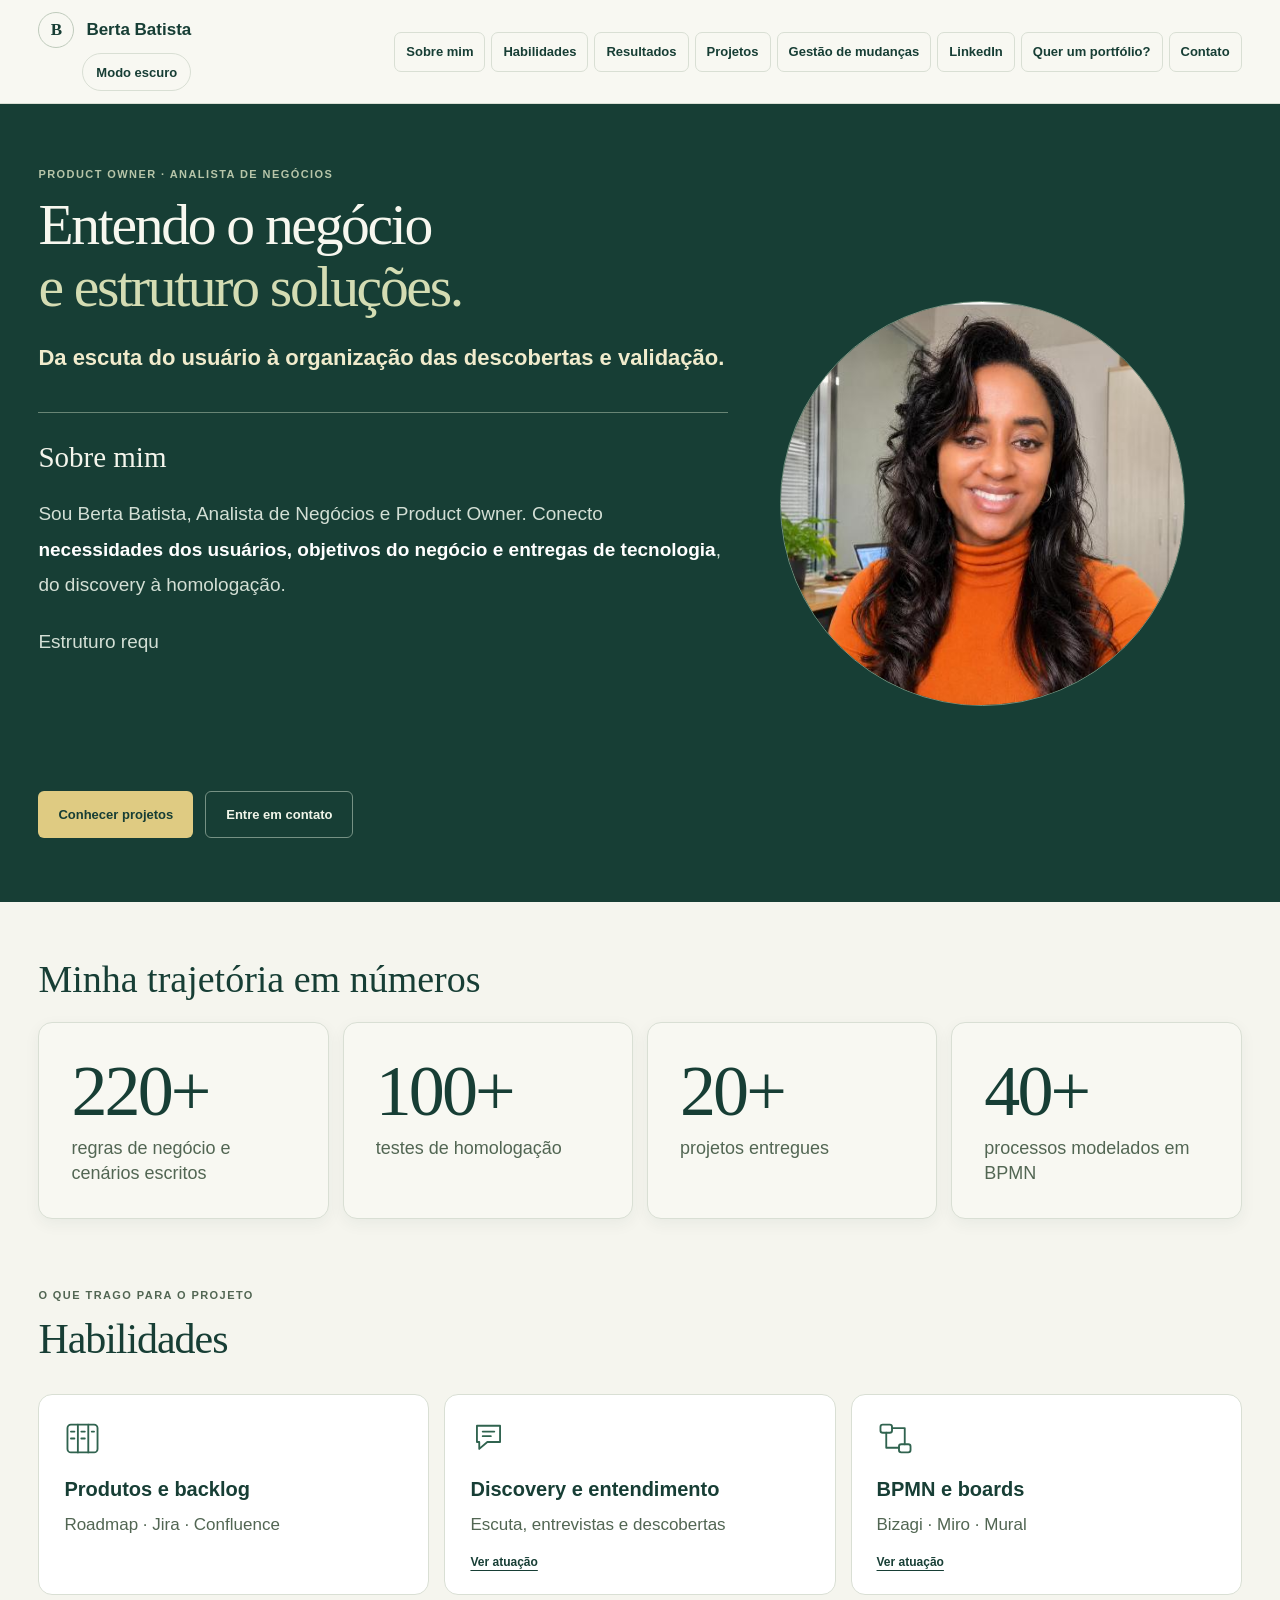
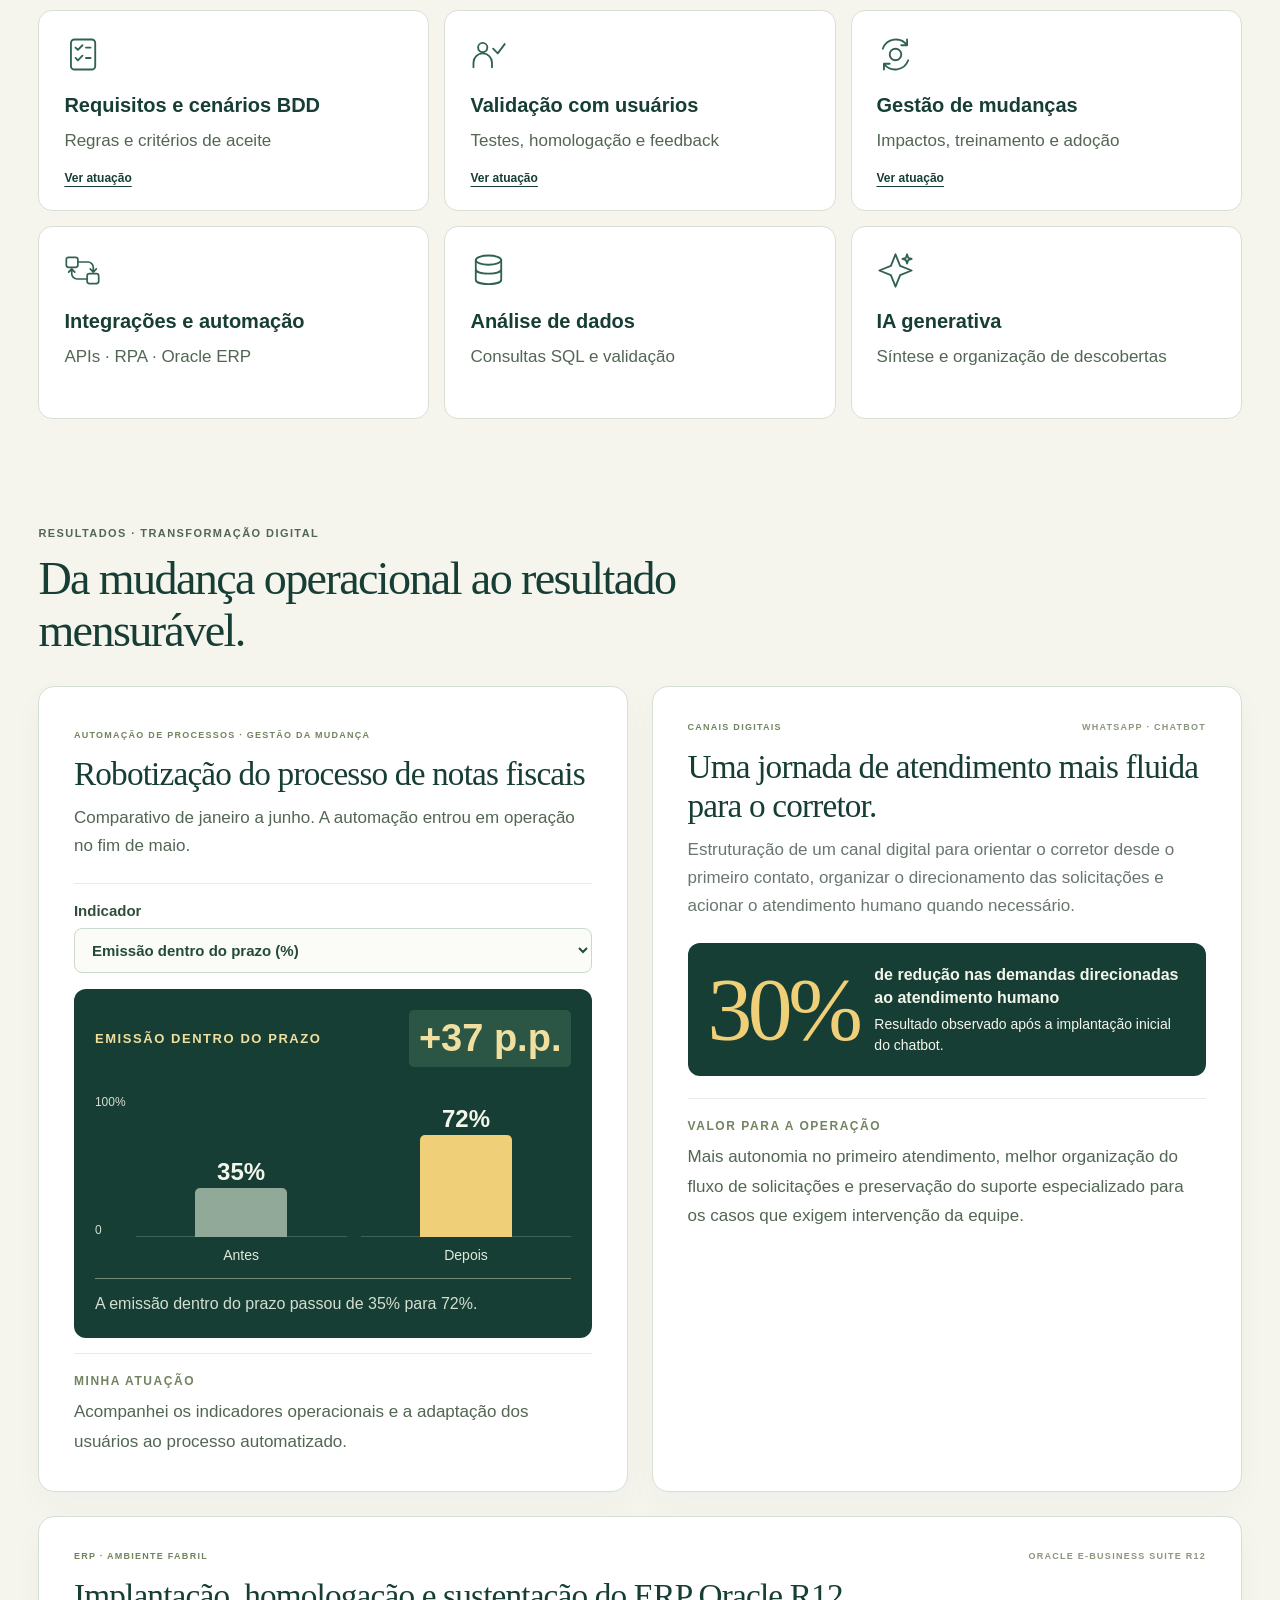
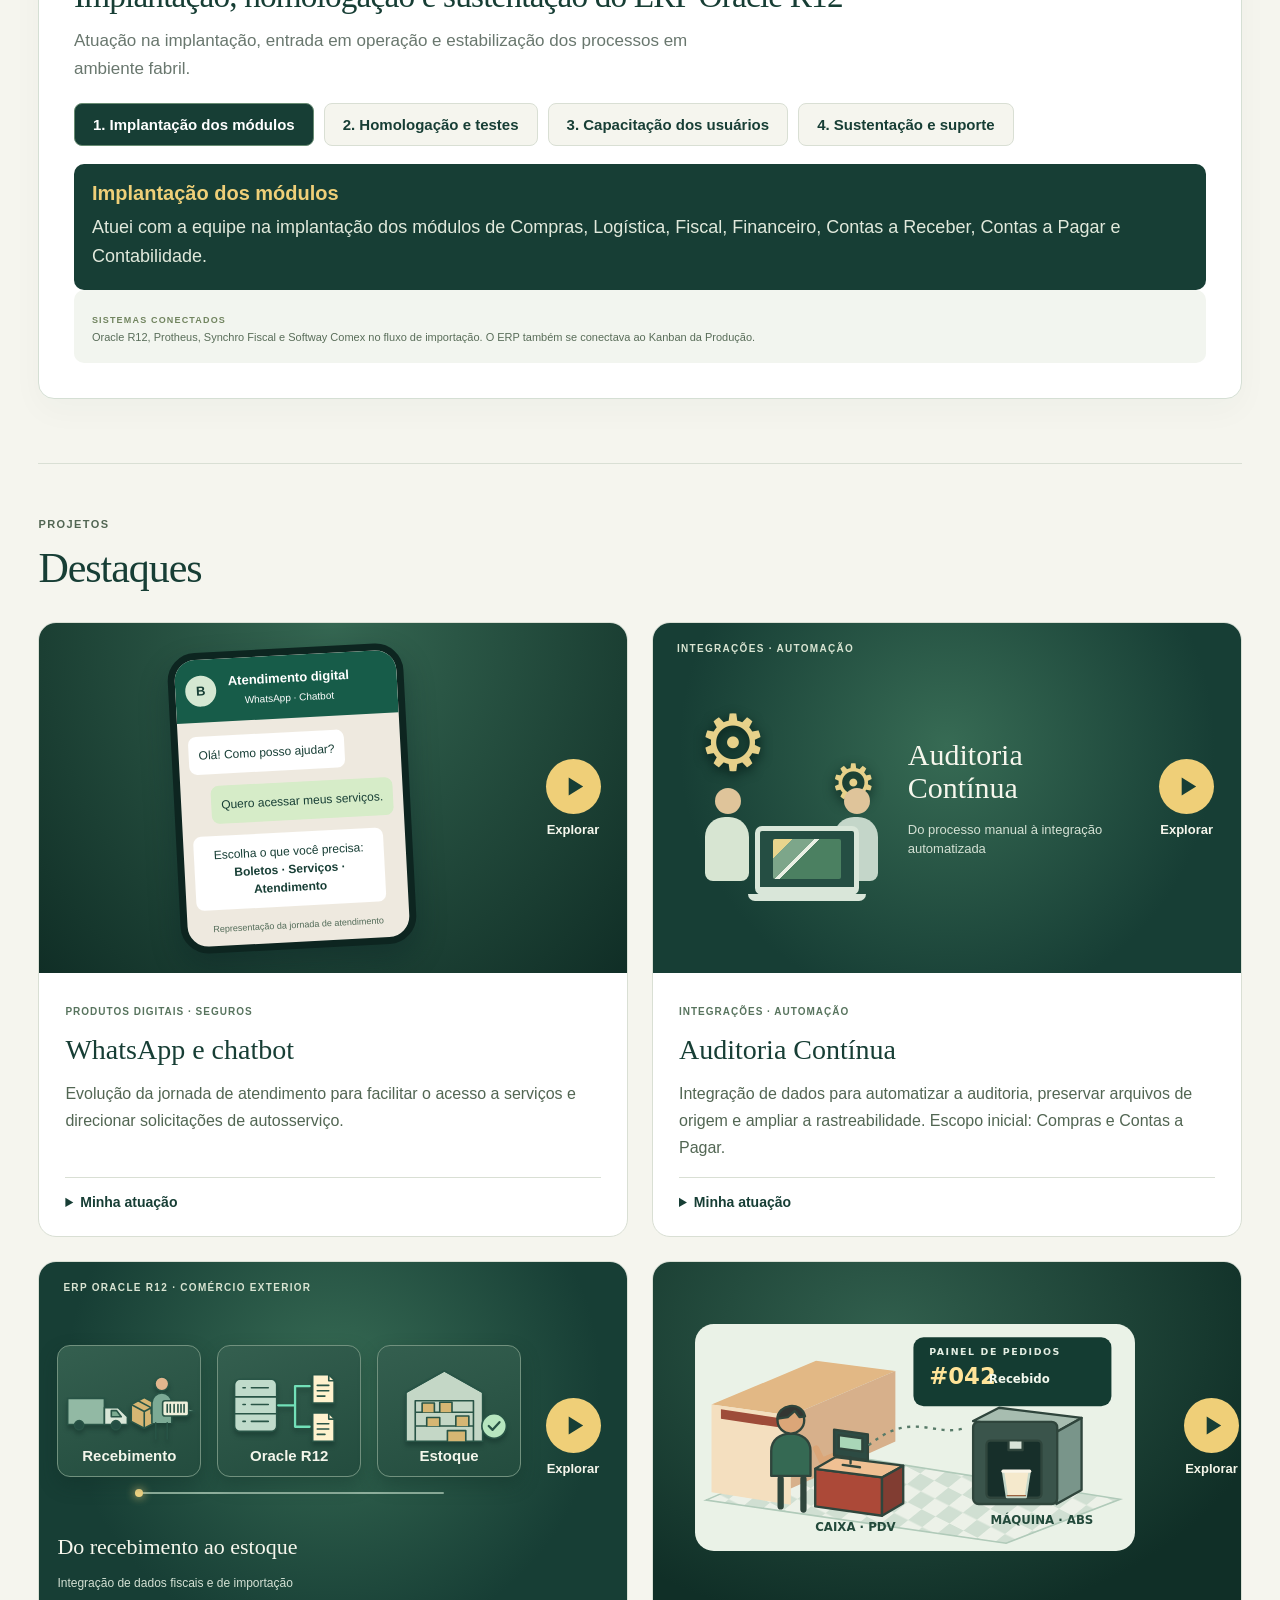
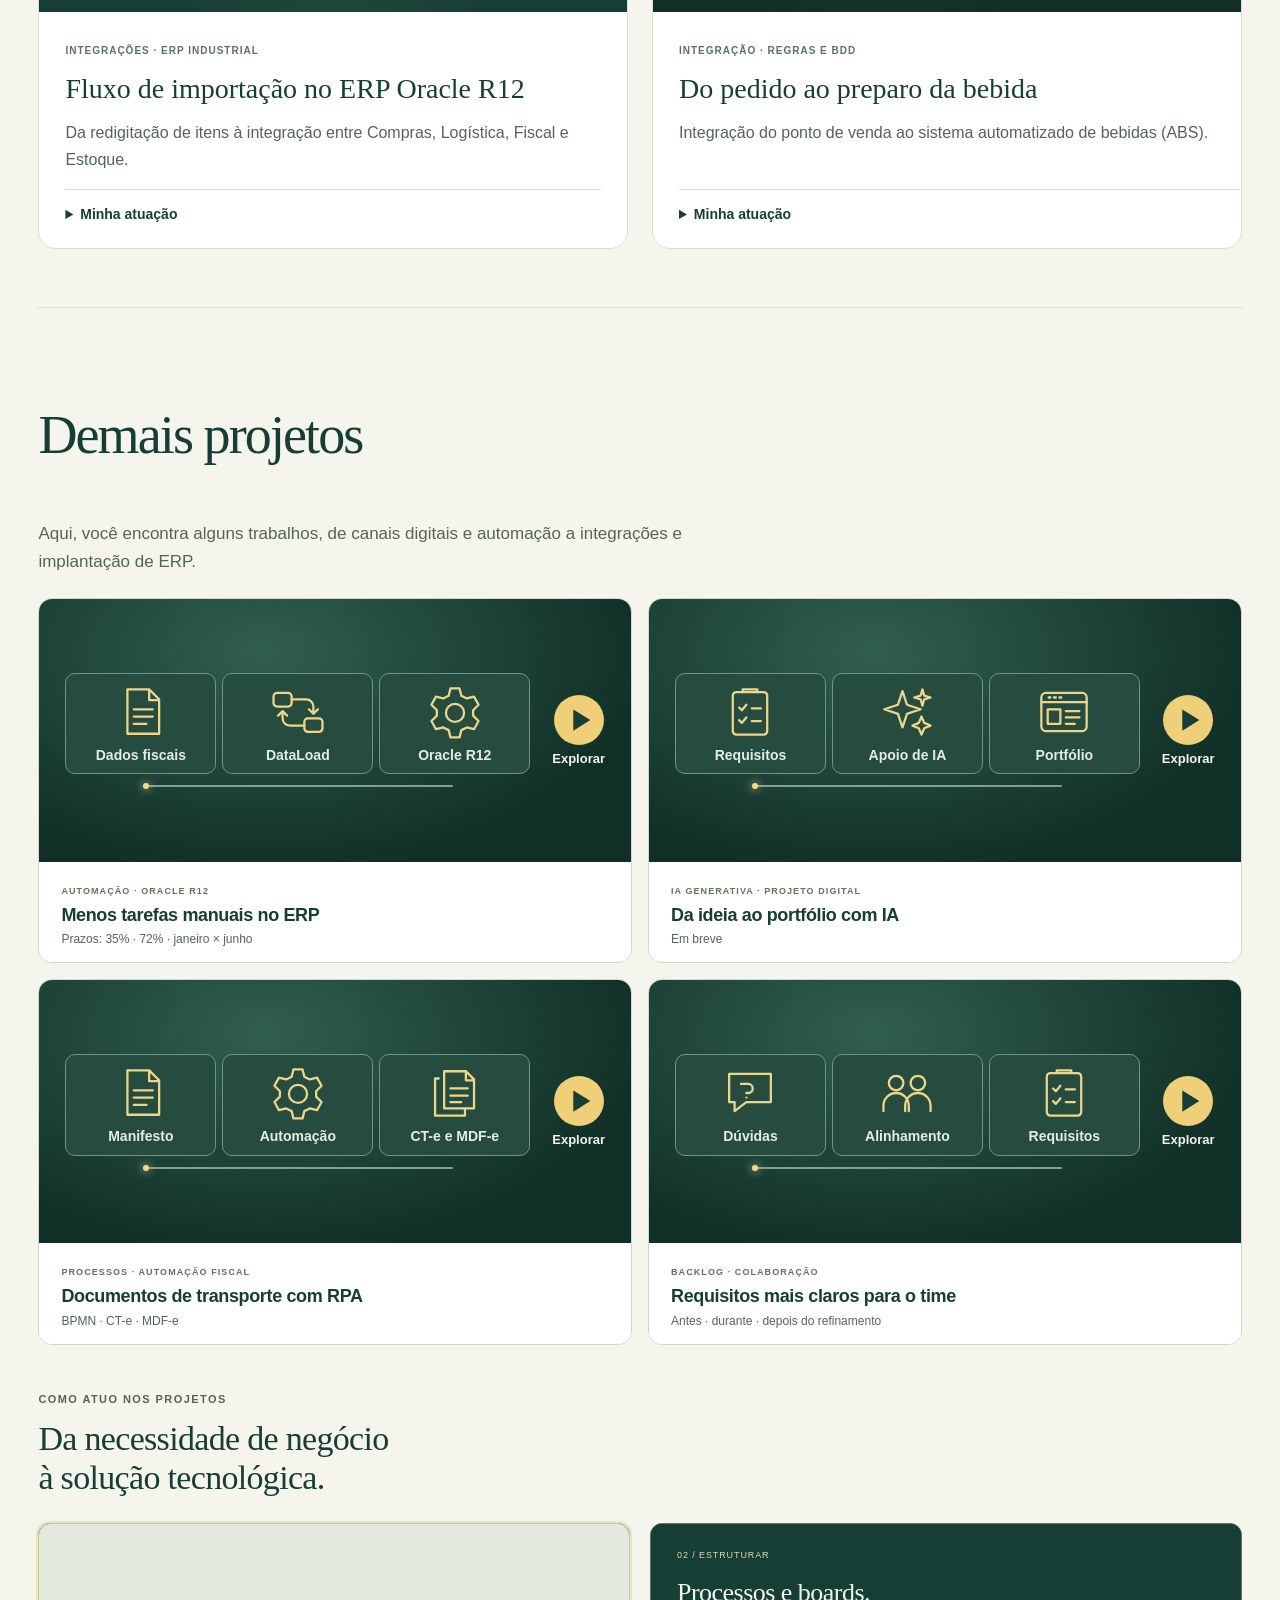
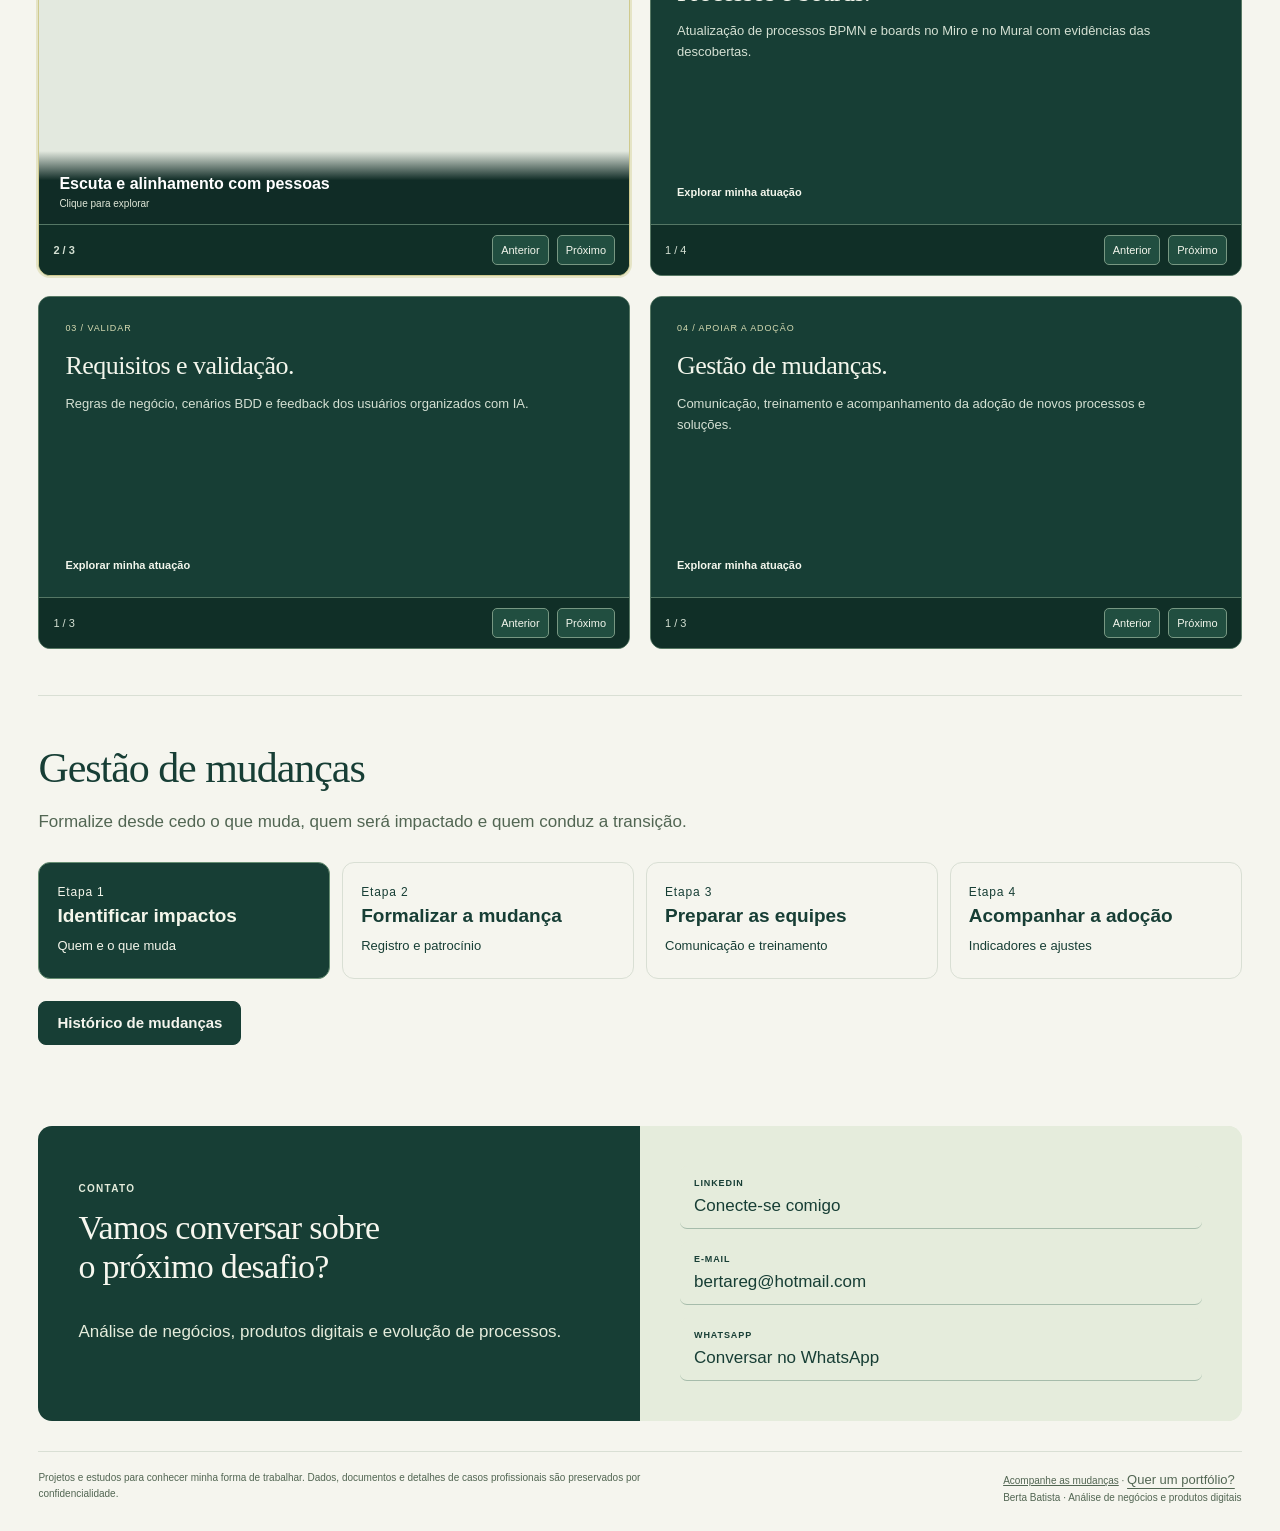
==== index.html @ 6e017173 "Align featured roles, add study access requests and preserve cover proportions" ====
<!doctype html><html lang="pt-BR"><head>
<meta charset="utf-8"><meta name="viewport" content="width=device-width,initial-scale=1"><meta name="description" content="Berta Batista — Analista de Negócios e Product Owner."><script>try{const saved=localStorage.getItem('berta-theme');document.documentElement.dataset.theme=saved==='light'||saved==='dark'?saved:(matchMedia('(prefers-color-scheme: dark)').matches?'dark':'light');}catch{document.documentElement.dataset.theme='light';}</script><title>Berta Batista · Portfólio</title><style>
:root{--ink:#173e35;--muted:#69776e;--paper:#f5f5ee;--line:#d9dfd4;--gold:#efc24d}*{box-sizing:border-box}body{margin:0;background:var(--paper);color:var(--ink);font-family:Inter,Arial,sans-serif}button,a{-webkit-tap-highlight-color:transparent}button{font:inherit;cursor:pointer}a{color:inherit}button:focus-visible,a:focus-visible,summary:focus-visible{outline:3px solid #a47812;outline-offset:5px}.wrap{max-width:1160px;margin:auto;padding:0 32px}header{border-bottom:1px solid var(--line)}nav{min-height:74px;display:flex;align-items:center;justify-content:space-between;gap:16px}.brand{display:flex;align-items:center;gap:12px;text-decoration:none;font-weight:750;font-size:17px}.monogram{display:grid;place-items:center;width:36px;height:36px;border:1px solid #bfcbbc;border-radius:50%;font-family:Georgia,serif}.preview{font-size:10px;text-transform:uppercase;letter-spacing:.1em;padding:6px 8px;border:1px solid #cbd6c7;border-radius:5px;color:#64765f}.navlinks{display:flex;gap:24px;align-items:center}.navlinks a,.navlinks button{font-size:13px;font-weight:650;border:0;background:none;text-decoration:none}.contact{background:var(--ink)!important;color:white;padding:11px 17px;border-radius:7px}.hero{display:flex;align-items:center;justify-content:space-between;gap:36px;padding:38px 0 32px}.eyebrow{font-size:11px;letter-spacing:.13em;font-weight:750;text-transform:uppercase;margin:0 0 14px;color:#687e60}h1{font-family:Georgia,serif;font-size:clamp(33px,3.8vw,48px);line-height:1.09;font-weight:500;letter-spacing:-.03em;margin:0 0 14px}h1 em{font-style:normal;color:#597459}.intro{font-size:15px;color:var(--muted);margin:0;line-height:1.6}.hero-right{display:flex;align-items:center;gap:20px;flex-shrink:0}.portrait{width:112px;height:112px;border-radius:50%;object-fit:cover;border:5px solid #e4e9dd}.profile-label{font-size:12px;line-height:1.8;color:#6c7b6b}.profile-label strong{display:block;color:var(--ink);font-size:14px}.section-top{display:flex;justify-content:space-between;align-items:center;gap:20px;padding:12px 0 17px}.section-top h2{font-size:19px;letter-spacing:-.02em;margin:0}.section-top p{margin:5px 0 0;font-size:12px;color:var(--muted)}.filters{display:flex;gap:5px;flex-wrap:wrap}.filters button{border:1px solid transparent;border-radius:20px;padding:8px 14px;background:transparent;font-size:12px;color:#657462}.filters button[aria-pressed=true]{background:var(--ink);color:white}.filters button:hover{border-color:#8c9f86}.grid{display:grid;grid-template-columns:repeat(2,minmax(0,1fr));gap:16px}.card{border:1px solid #d3ddcc;background:white;border-radius:14px;padding:0;text-align:left;overflow:hidden;color:var(--ink);transition:transform .18s,box-shadow .18s}.card:hover{transform:translateY(-3px);box-shadow:0 12px 28px #1e3b3012}.card-visual{height:126px;padding:20px 26px;display:flex;align-items:center;justify-content:center;position:relative;overflow:hidden}.oracle{background:#e8eedf}.channels{background:#e6ede8}.pdv{background:#efe9d8}.ai{background:#e1e9e9}.card-bottom{padding:16px 22px;display:flex;justify-content:space-between;gap:12px;align-items:center}.card-bottom h3{font-size:18px;line-height:1.25;letter-spacing:-.02em;margin:5px 0 6px}.card-bottom p{font-size:12px;margin:0;color:var(--muted)}.card-bottom .tag{font-size:9px;letter-spacing:.12em;font-weight:750;text-transform:uppercase;color:#617459}.arrow{display:grid;place-items:center;width:32px;height:32px;border-radius:50%;background:#f1f4ec;flex-shrink:0;font-size:20px}.visual-label{position:absolute;top:12px;left:20px;font-size:9px;letter-spacing:.1em;font-weight:650;color:#61705d;text-transform:uppercase}.stat{display:flex;align-items:center;gap:17px}.stat span{font-size:39px;letter-spacing:-.06em;line-height:1}.stat .after{font-weight:750;color:#245540}.stat .before{color:#94a38a}.stat .stat-arrow{font-size:22px;color:#6c8262}.stat small{display:block;font-size:10px;margin-top:7px;letter-spacing:0;color:#6b7f61}.phone{width:96px;background:white;border-radius:12px;border:3px solid #406b56;padding:9px 7px;transform:rotate(-5deg);box-shadow:7px 7px 0 #cbd9ca}.phone small{display:block;font-size:7px;font-weight:700;margin-bottom:5px}.phone i{font-size:7px;font-style:normal;background:#e9efe5;margin:4px 0;display:block;border-radius:4px;padding:5px}.journey{margin-left:34px;font-size:12px;line-height:2;color:#4a6551}.journey b{display:inline-block;border-radius:20px;background:#cadbc9;color:#385b43;font-size:10px;padding:1px 8px}.order{display:flex;align-items:center;gap:18px}.receipt{background:white;box-shadow:5px 5px 0 #ded5b8;padding:12px;font-size:10px;line-height:1.9;border-radius:6px}.receipt strong{display:block;border-bottom:1px dashed #d1ccbb;margin-bottom:3px}.cup{height:64px;width:44px;border:3px solid #65755a;border-radius:3px 3px 13px 13px;background:linear-gradient(to top,#dba74e 0 68%,#f8f8ee 68%);transform:rotate(4deg)}.bridge{font-size:23px;color:#9c8c56}.ai-flow{display:flex;gap:12px;align-items:center}.ai-box{background:#f7faf7;border:1px solid #b8ccbf;border-radius:9px;padding:15px 20px;font-size:12px}.ai-box:last-child{background:#254e43;color:white}.ai-box small{display:block;font-size:9px;margin-bottom:5px;color:#758b7b}.ai-box:last-child small{color:#bed3c6}.ai-star{font-size:26px;color:#5d7e6a}.generic{font-size:27px;font-weight:700;letter-spacing:-.03em}.more-row{display:flex;justify-content:center;margin:20px 0 26px}.more{border:1px solid #c6d1bd;color:var(--ink);background:transparent;border-radius:7px;padding:11px 20px;font-size:12px;font-weight:600}.footer{padding:18px 0 25px;border-top:1px solid var(--line);display:flex;justify-content:space-between;gap:24px;color:#7b8577;font-size:10px;line-height:1.6}.footer p{margin:0;max-width:650px}.footer a{white-space:nowrap}dialog{border:0;padding:0;border-radius:18px;width:min(680px,calc(100% - 30px));max-height:88dvh;color:var(--ink);box-shadow:0 20px 100px #052b3040;background:#f9faf5}dialog::backdrop{background:#0d302bd9;backdrop-filter:blur(5px)}.dialog-head{padding:29px 30px 22px;background:#e6edde;position:relative}.dialog-head h2{font:500 31px/1.15 Georgia,serif;letter-spacing:-.02em;margin:12px 32px 0 0}.close{position:absolute;top:18px;right:18px;width:34px;height:34px;border:1px solid #b6c3ac;border-radius:50%;font-size:23px;color:var(--ink);background:transparent}.dialog-body{padding:24px 30px 30px}.tabs{display:flex;border-bottom:1px solid #d4decc;gap:20px}.tabs button{background:transparent;border:0;border-bottom:3px solid transparent;padding:0 0 12px;font-size:13px;color:#78846f}.tabs button[aria-selected=true]{color:#244b3a;border-color:#244b3a;font-weight:700}.detail{min-height:160px;padding:24px 0 12px}.detail h3{font-size:18px;margin:0 0 13px}.detail p,.detail li{font-size:15px;line-height:1.7;color:#5e6f5c}.detail ul{padding-left:18px;margin:0}.detail .evidence{background:#eaf0e4;border-radius:8px;padding:15px 17px;margin:12px 0;font-size:14px;color:#33523a}.evidence strong{font-size:22px}.source-link{display:inline-block;padding:12px 17px;background:var(--ink);color:#fff;text-decoration:none;border-radius:7px;font-size:13px}.subtle{font-size:11px!important;color:#7b8674!important}.contact-links{display:grid;gap:12px}.contact-links a{padding:15px;background:#e8efdf;border-radius:9px;text-decoration:none}.empty{padding:24px;color:var(--muted)}
@media(min-width:1500px){.hero{padding:50px 0 40px}.card-visual{height:155px}}@media(max-width:760px){.wrap{padding:0 20px}.navlinks{gap:13px}.navlinks>a{display:none}.brand{font-size:14px}.preview{display:none}.hero{padding:30px 0 24px;gap:18px}.hero-right{display:block}.portrait{width:75px;height:75px}.profile-label{display:none}h1{font-size:35px}.intro{font-size:13px;max-width:270px}.eyebrow{font-size:9px;line-height:1.8}.section-top{display:block}.filters{margin-top:16px;gap:2px}.filters button{padding:9px 12px}.grid{gap:13px}.card-visual{height:115px;padding:20px 14px}.card-bottom{padding:14px}.card-bottom h3{font-size:16px}.card-bottom p{font-size:11px;line-height:1.5}.card-bottom .tag{font-size:8px}.stat{gap:10px}.stat span{font-size:33px}.journey{display:none}.ai-flow{gap:7px}.ai-box{padding:11px 9px;font-size:10px}.order{gap:9px}.receipt{font-size:8px}.arrow{display:none}.footer{display:block}.footer a{display:inline-block;margin-top:12px}.dialog-head{padding:25px}.dialog-body{padding:22px}.tabs{gap:15px}.tabs button{font-size:12px}.detail{min-height:180px}}
@media(max-width:480px){.grid{grid-template-columns:1fr}.card{display:grid;grid-template-columns:120px minmax(0,1fr)}.card-visual{height:140px}.visual-label{display:none}.card-bottom{padding:17px}.card-bottom h3{font-size:18px}.stat{gap:4px;flex-wrap:wrap;justify-content:center}.stat span{font-size:25px}.stat small{font-size:8px}.phone{width:72px}.ai-flow{flex-direction:column;gap:4px}.ai-star{display:none}.ai-box{padding:7px 12px;width:88px}.ai-box small{font-size:7px;margin-bottom:3px}.order{gap:7px}.receipt{padding:7px;font-size:7px}.cup{width:22px;height:38px;border-width:2px}.bridge{display:none}.hero{align-items:flex-start}.portrait{width:63px;height:63px;margin-top:15px}.hero h1{font-size:31px}.generic{font-size:19px}.hero-right{max-width:64px}.more-row{margin-top:18px}}
@media(prefers-reduced-motion:reduce){*{scroll-behavior:auto!important;transition:none!important}}
</style><style>
html{scroll-behavior:smooth}section[id]{scroll-margin-top:24px}header{background:#f8f8f2}.navlinks .contact{font-size:13px;text-decoration:none;display:inline-block}.hero-new{background:#173e35;color:#f7f7ef}.hero-layout{display:grid;grid-template-columns:minmax(0,1.5fr) minmax(280px,1fr);gap:65px;align-items:center;padding-top:54px;padding-bottom:45px}.hero-copy .eyebrow{color:#b7c5a9;font-size:11px}.hero-copy h1{font-size:clamp(42px,4.5vw,61px);line-height:1.08;margin-bottom:23px;letter-spacing:-.04em}.hero-copy h1 em{color:#d4dcb3}.hero-summary{color:#c5d0c0;font-size:16px;line-height:1.75;margin:0}.hero-cta{display:flex;gap:12px;flex-wrap:wrap;margin-top:27px}.hero-cta a{display:flex;align-items:center;gap:28px;border-radius:6px;padding:15px 20px;font-size:13px;font-weight:650;text-decoration:none}.primary-cta{background:#dfcb82;color:#173e35}.outline-cta{border:1px solid #769184;color:#f1f5e9}.hero-photo{margin:0;position:relative;justify-self:end;width:100%;max-width:345px}.hero-photo img{width:100%;height:350px;object-fit:cover;object-position:center 28%;border-radius:130px 130px 12px 12px;display:block;border:1px solid #73917e}.hero-photo figcaption{position:absolute;bottom:18px;left:18px;right:18px;background:#f5f6eddc;color:#224337;border-radius:6px;padding:13px 16px;font:500 20px Georgia,serif;backdrop-filter:blur(8px)}.hero-photo figcaption span{display:block;font:10px Arial,sans-serif;letter-spacing:.09em;margin-top:5px;text-transform:uppercase;color:#526b57}.expertise{display:grid;grid-template-columns:repeat(4,minmax(0,1fr));border-top:1px solid #557362;padding:20px 0 23px;gap:15px}.expertise button{border:0;background:transparent;color:#e5ebdb;font-size:13px;text-align:left;padding:9px 0;line-height:1.5;display:flex;gap:12px;align-items:center}.expertise button span{color:#c6be83;font-size:10px;border:1px solid #5b7760;border-radius:50%;padding:6px}.expertise button:hover{color:#e1cb80}.experience{display:grid;grid-template-columns:190px 1fr;gap:30px;align-items:center;padding:30px 0;border-bottom:1px solid var(--line)}.experience-label .eyebrow{font-size:9px;margin:0 0 7px}.experience-label>p:last-child{font-size:11px;color:#7c8874;line-height:1.6;margin:0}.company-list{display:flex;justify-content:space-between;align-items:center;gap:22px;flex-wrap:wrap}.company-list span{font-size:15px;color:#5a6c58;font-weight:750;line-height:1.05;letter-spacing:-.03em}.company-list b{font-size:11px;font-weight:500;letter-spacing:0}.help-section{padding:48px 0 46px}.help-intro{display:flex;justify-content:space-between;align-items:center;gap:40px;margin:0 0 26px}.help-intro h2{font:500 34px/1.15 Georgia,serif;margin:0;letter-spacing:-.02em}.help-intro>p{max-width:350px;font-size:13px;line-height:1.7;color:#73806a;margin:0}.help-grid{display:grid;grid-template-columns:repeat(3,minmax(0,1fr));gap:15px}.help-grid button{display:flex;flex-direction:column;align-items:flex-start;text-align:left;border:1px solid #d4ddca;border-radius:10px;padding:24px;background:#eef1e7;color:#244831}.help-number{font-size:9px;letter-spacing:.1em;color:#6f8260}.help-grid h3{font:500 23px/1.15 Georgia,serif;letter-spacing:-.02em;margin:18px 0 12px}.help-grid p{font-size:13px;line-height:1.65;color:#718166;margin:0 0 22px}.help-open{font-size:11px;font-weight:700;margin-top:auto}.help-grid button:hover{border-color:#6a855a;background:#e5eddb}#projetos{padding-top:26px;border-top:1px solid var(--line)}.contact-section{padding:40px;margin:18px 0 30px;border-radius:14px;background:#e5ecdc;display:grid;grid-template-columns:1.2fr 1fr;gap:40px;align-items:center}.contact-section h2{font:500 34px/1.15 Georgia,serif;margin:0 0 15px;letter-spacing:-.02em}.contact-section p:not(.eyebrow){font-size:13px;color:#6f8064;line-height:1.7}.contact-options{display:grid;gap:13px}.contact-options a{border-bottom:1px solid #bccbb0;padding:12px 0 16px;font-size:15px;text-decoration:none}.contact-options a span{display:block;font-size:9px;letter-spacing:.1em;margin-bottom:8px;color:#738364}.footer>span{white-space:nowrap}.contact-section .eyebrow{font-size:10px}.help-grid button:focus-visible,.expertise button:focus-visible{outline-color:#dfcb82}
@media(max-width:900px){.hero-layout{gap:35px;grid-template-columns:minmax(0,1.4fr) minmax(240px,1fr)}.hero-copy h1{font-size:46px}.hero-photo img{height:320px}.navlinks{gap:15px}.experience{grid-template-columns:150px 1fr}.company-list{gap:20px}.help-grid h3{font-size:21px}}
@media(max-width:760px){.hero-layout{grid-template-columns:1.2fr 1fr;gap:23px;padding-top:32px;padding-bottom:30px}.hero-copy h1{font-size:35px}.hero-summary{font-size:13px}.hero-photo img{height:260px;border-radius:100px 100px 10px 10px}.hero-photo figcaption{bottom:10px;left:10px;right:10px;font-size:16px;padding:10px}.hero-photo figcaption span{font-size:8px}.hero-copy .eyebrow{font-size:9px}.hero-cta a{padding:12px 13px;font-size:11px;gap:15px}.expertise{grid-template-columns:repeat(2,minmax(0,1fr));gap:6px 16px;padding:14px 0}.expertise button{font-size:12px}.experience{grid-template-columns:1fr;gap:18px;padding:25px 0}.experience-label{display:flex;gap:16px;align-items:center}.experience-label>p:last-child br{display:none}.company-list{justify-content:flex-start;gap:20px 27px}.company-list span{font-size:14px}.help-section{padding:35px 0}.help-intro{display:block}.help-intro h2{font-size:30px}.help-intro>p{max-width:100%;margin-top:16px}.help-grid{gap:11px}.help-grid button{padding:18px}.help-grid h3{font-size:21px}.contact-section{padding:26px;gap:22px}.contact-section h2{font-size:29px}.footer>span{display:block;white-space:normal;margin-top:8px}}
@media(max-width:520px){.hero-layout{display:flex;flex-direction:column;align-items:stretch;gap:30px}.hero-copy h1{font-size:42px}.hero-photo{max-width:100%;width:100%;align-self:center}.hero-photo img{height:320px;border-radius:90px 90px 10px 10px;object-position:center 35%}.hero-photo figcaption{font-size:20px;max-width:235px}.hero-summary{font-size:14px}.hero-cta a{font-size:12px;flex:1;justify-content:space-between}.expertise button{font-size:11px;gap:7px}.hero-copy .eyebrow{font-size:9px}.company-list{gap:22px 25px}.help-grid{grid-template-columns:1fr}.help-grid button{padding:20px}.help-grid h3{margin-top:13px;font-size:24px}.help-grid p{margin-bottom:18px}.contact-section{grid-template-columns:1fr;padding:25px}.navlinks .contact{display:block!important;font-size:12px;padding:10px 13px}.brand{font-size:14px}.hero-layout{padding-top:30px}.contact-options a{font-size:14px}}
</style><style id="project-green-white">.card{background:#fff;border-color:#cbd9ce;color:#173e35}.card-visual.oracle,.card-visual.channels,.card-visual.pdv,.card-visual.ai{background:#e6eee7}.card-bottom{background:#fff}.card .receipt{background:#fff;box-shadow:5px 5px 0 #c7d9cd}.card .cup{border-color:#446b55;background:linear-gradient(to top,#719c7e 0 68%,#f8fcf8 68%)}.card .bridge{color:#4e785e}.card .phone{box-shadow:7px 7px 0 #c7d9cd}.card .ai-box{border-color:#b8ccbf;background:#fff}.card .ai-box:last-child{background:#254e43}.card .arrow{background:#eaf1eb;color:#254e43}.card:hover{border-color:#789983}.help-intro{margin-bottom:26px}</style><style id="expertise-buttons">.expertise{gap:12px}.expertise button{background:#244f43;border:1px solid #779680;border-radius:9px;padding:13px 14px;min-height:70px;color:#f5f7ed;box-shadow:0 2px 0 #092b2233;transition:background .15s,border-color .15s,transform .15s}.expertise button::after{content:"";font-size:19px;margin-left:auto;color:#d7dfba}.expertise button:hover{background:#35634f;border-color:#d3dcaf;color:white;transform:translateY(-2px)}.expertise button:active{transform:translateY(0)}.expertise button span{flex-shrink:0;color:#d2ddb6;border-color:#739278}.expertise button:focus-visible{outline:3px solid #dfcb82;outline-offset:4px}@media(max-width:760px){.expertise{gap:10px}.expertise button{padding:12px;min-height:76px;font-size:12px}}@media(max-width:390px){.expertise button{font-size:11px;padding:10px;gap:6px}.expertise button::after{font-size:17px}}</style><style id="gmo-layout">.expertise{grid-template-columns:repeat(5,minmax(0,1fr))}.expertise button{font-size:12px;padding:12px 10px;gap:8px}.help-grid{grid-template-columns:repeat(4,minmax(0,1fr))}.help-grid h3{font-size:22px}@media(max-width:1000px){.expertise{grid-template-columns:repeat(3,minmax(0,1fr))}.help-grid{grid-template-columns:repeat(2,minmax(0,1fr))}}@media(max-width:760px){.expertise{grid-template-columns:repeat(2,minmax(0,1fr))}}@media(max-width:520px){.help-grid{grid-template-columns:1fr}.help-grid h3{font-size:24px}}</style><style id="interactive-help">
.help-grid{grid-template-columns:repeat(2,minmax(0,1fr));gap:20px}
.help-carousel{min-width:0;perspective:1200px;border:1px solid #cfdbc9;border-radius:12px;background:#eef1e7;overflow:hidden}
.help-grid .help-stage{width:100%;border:0;border-radius:0;min-height:300px;height:300px;padding:26px;transition:transform .3s ease,opacity .3s ease;transform-origin:center;overflow:hidden;background:transparent}
.help-stage.turning{transform:rotateY(90deg);opacity:.2}
.help-stage h3{font-size:26px;margin:18px 0 12px}.help-stage p{max-width:95%}
.help-grid .help-stage.media-stage{padding:0;position:relative;background:#173e35;color:#fff}
.help-stage img{display:block;width:100%;height:100%;object-fit:contain;background:#e3e9df}
.help-stage .media-caption{position:absolute;bottom:0;left:0;right:0;padding:24px 20px 15px;background:linear-gradient(transparent,#102c26 40%);color:#fff;text-align:left}
.media-caption strong{font-size:16px;display:block}.media-caption small{display:block;margin-top:5px;font-size:10px;color:#e0e7d8}
.help-controls{display:flex;align-items:center;gap:8px;border-top:1px solid #d4ddca;padding:10px 14px;min-height:49px;background:#f8faf4}
.help-grid .help-controls button{display:inline-flex;align-items:center;justify-content:center;border:1px solid #c6d5be;background:white;padding:5px 9px;border-radius:5px;font-size:12px;min-height:30px;color:#244831}
.slide-count{font-size:11px;color:#61735b;margin-right:auto}.help-controls .pause{font-size:11px}.help-controls button:hover{background:#dce7d6}
.evidence-board{width:100%;display:grid;grid-template-columns:repeat(3,1fr);gap:10px;margin:15px 0}.evidence-board span{padding:16px 10px;background:#e0e8c9;border:1px solid #c3d0b0;box-shadow:2px 3px 0 #ccd7bf;font-size:12px;line-height:1.6}.evidence-board b{display:block;font-size:13px;color:#244831;margin-bottom:10px}
.visual-steps{display:flex;gap:8px;flex-wrap:wrap;margin:15px 0}.visual-steps span{background:#dce6d3;padding:12px;border-radius:6px;font-size:12px;color:#254e43}
.meeting-flow{display:grid;grid-template-columns:1fr 1fr;width:100%;height:100%;gap:3px;background:#173e35}.meeting-flow img{height:100%;object-fit:contain}
@media(max-width:600px){.help-grid{grid-template-columns:1fr}.help-grid .help-stage{height:300px;min-height:300px;padding:22px}.help-stage h3{font-size:25px}.evidence-board{gap:6px}.evidence-board span{padding:12px 6px;font-size:10px}}
@media(prefers-reduced-motion:reduce){.help-grid .help-stage{transition:none}}
</style><style>.help-gallery{position:relative;background:#e6eee7;border-radius:8px;overflow:hidden;margin-bottom:24px}.help-gallery>img{width:100%;max-height:60vh;object-fit:contain;display:block}.help-gallery .meeting-flow{height:280px}.help-gallery .media-caption{display:block;padding:12px;background:#173e35;color:white}.help-gallery small{display:block;margin-top:5px}</style><style id="round-portrait">.hero-photo{width:min(100%,345px);aspect-ratio:1;max-width:345px}.hero-photo img{width:100%;height:100%;aspect-ratio:1;border-radius:50%;object-fit:cover;object-position:center 28%}@media(max-width:520px){.hero-photo{width:min(85vw,300px);max-width:300px}.hero-photo img{height:100%;border-radius:50%}}</style><style>.help-carousel.sequence-active{border-color:#65836c;box-shadow:0 0 0 2px #a1b89a55}.sequence-active .slide-count{color:#244831;font-weight:700}</style><style>.card .arrow,.card .bridge,.stat-arrow,.expertise button::after{display:none}.help-controls{flex-wrap:wrap}.help-grid .help-controls button{font-size:11px;padding:5px 8px}</style><style id="color-themes">
:root{color-scheme:light;--muted:#526653;--theme-surface:#f8f8f2;--focus:#8c6212}
[data-theme="dark"]{color-scheme:dark;--ink:#edf4e8;--muted:#bfd0c2;--paper:#101f1a;--line:#426052;--theme-surface:#18352d;--focus:#e5cf88}
header{background:var(--theme-surface)}
.portfolio-identity #theme-toggle{color:var(--ink);border:1px solid var(--line);border-radius:20px;padding:9px 13px;background:var(--theme-surface);white-space:nowrap;min-height:38px}
.portfolio-identity #theme-toggle:hover{box-shadow:0 0 0 2px #8eaa8870}
button:focus-visible,a:focus-visible,summary:focus-visible{outline-color:var(--focus)}
.help-carousel,.help-grid .help-stage{background:#173e35;color:#f3f6ec}
.help-grid .help-stage:hover{background:#204c3f}
.help-grid .help-stage.media-stage:hover{background:#173e35}
.help-grid .help-stage h3,.help-grid .help-open{color:#f3f6ec}
.help-grid .help-stage p{color:#d4e0d3}
.help-grid .help-number{color:#d7dcb3}
.help-controls{background:#102f27;border-color:#557765}
.help-controls .slide-count,.sequence-active .slide-count{color:#d4e0d3}
.help-grid .help-controls button{background:#214e40;border-color:#779782;color:#f3f6ec}
.help-grid .help-controls button:hover{background:#35634f}
.help-carousel.sequence-active{border-color:#cfca8e;box-shadow:0 0 0 2px #ccca8a66}
.help-carousel{border-color:#587965}
.help-grid .evidence-board span{color:#173e35;background:#e0e8c9}.help-grid .evidence-board b{color:#173e35}
.help-grid .visual-steps span{color:#173e35;background:#e0e8c9}
.eyebrow,.contact-section p:not(.eyebrow),.contact-options a span,.footer{color:#526653}
[data-theme="dark"] .navlinks .contact{background:#d7dcb3!important;color:#173e35}
[data-theme="dark"] .eyebrow,[data-theme="dark"] .footer{color:#bfd0c2}
[data-theme="dark"] .hero-copy .eyebrow{color:#d7dcb3}
[data-theme="dark"] .card,[data-theme="dark"] .card-bottom{background:#18352d;color:#edf4e8;border-color:#426052}
[data-theme="dark"] .card-visual.oracle,[data-theme="dark"] .card-visual.channels,[data-theme="dark"] .card-visual.pdv,[data-theme="dark"] .card-visual.ai{background:#254637}
[data-theme="dark"] .card-bottom .tag,[data-theme="dark"] .visual-label,[data-theme="dark"] .stat small,[data-theme="dark"] .journey{color:#d0ddc8}
[data-theme="dark"] .stat .before{color:#b8c8b1}[data-theme="dark"] .stat .after{color:#e5cf88}
[data-theme="dark"] .phone,[data-theme="dark"] .receipt,[data-theme="dark"] .ai-box{color:#173e35}
[data-theme="dark"] .ai-box:last-child{color:#fff}
[data-theme="dark"] .contact-section{background:#18352d}
[data-theme="dark"] .contact-section p:not(.eyebrow),[data-theme="dark"] .contact-options a span{color:#bfd0c2}
[data-theme="dark"] .contact-options a{border-color:#577563}
[data-theme="dark"] dialog{background:#18352d;color:#edf4e8}
[data-theme="dark"] .dialog-head{background:#254637}
[data-theme="dark"] .detail p,[data-theme="dark"] .detail li,[data-theme="dark"] .tabs button{color:#d4e0d3}
[data-theme="dark"] .tabs button[aria-selected=true]{color:#e5cf88;border-color:#e5cf88}
[data-theme="dark"] .detail .evidence{background:#2b5040;color:#edf4e8}
[data-theme="dark"] .source-link{background:#d7dcb3;color:#173e35}
[data-theme="dark"] .subtle{color:#bfd0c2!important}
@media(max-width:760px){.navlinks{gap:10px}.portfolio-identity #theme-toggle{font-size:11px;padding:8px 10px}}
@media(max-width:390px){nav{gap:8px}.brand{gap:6px;font-size:12px}.monogram{width:30px;height:30px}.navlinks{gap:6px}.navlinks .contact{padding:9px!important;font-size:11px!important}.portfolio-identity #theme-toggle{font-size:10px;padding:8px}}
</style><style id="hero-context-copy">.hero-ai-highlight{display:block;margin-top:10px;font-size:17px;line-height:1.55;font-weight:650;color:#e4dfb5}.hero-context{margin-top:22px;max-width:650px}.hero-context p{font-size:15px;line-height:1.75;color:#d2decf;margin:0 0 14px}.hero-context strong{font-weight:650;color:#f3f6ec}@media(max-width:760px){.hero-ai-highlight{font-size:15px}.hero-context p{font-size:14px}}@media(max-width:520px){.hero-context{margin-top:20px}.hero-context p{font-size:14px}}</style><style id="hero-larger-type">.hero-summary{font-size:20px;line-height:1.65}.hero-ai-highlight{font-size:22px;line-height:1.5;font-weight:700;margin-top:12px}.hero-context p{font-size:19px;line-height:1.65;margin-bottom:18px}.hero-context strong{font-weight:700}@media(max-width:900px){.hero-summary{font-size:18px}.hero-ai-highlight{font-size:20px}.hero-context p{font-size:18px}}@media(max-width:520px){.hero-summary{font-size:18px}.hero-ai-highlight{font-size:20px}.hero-context p{font-size:18px;line-height:1.65}}</style><style id="change-history-nav">.navlinks{gap:16px}.navlinks a[href="gestao-de-mudancas.html"]{max-width:135px;line-height:1.4}@media(min-width:761px) and (max-width:1000px){nav{flex-wrap:wrap;padding-top:12px;padding-bottom:12px}.navlinks{gap:13px;flex-wrap:wrap}}.detail .source-link{color:#fff}[data-theme=dark] .detail .source-link{color:#173e35}</style><style id="portfolio-editorial-update">
.hero-layout{grid-template-columns:minmax(0,1.5fr) minmax(240px,1fr);align-items:center;gap:48px;padding-top:64px;padding-bottom:64px}
.hero-copy h1{font-size:clamp(40px,4.5vw,62px)}.hero-copy .hero-summary{font-size:20px;line-height:1.6}.hero-ai-highlight{display:block;margin-top:13px;font-size:22px;font-weight:650;line-height:1.5;color:#f0ebcc}
.about-me{margin-top:38px;padding-top:28px;border-top:1px solid #688575;max-width:690px}.about-me h2{font:500 29px Georgia,serif;margin:0 0 22px;color:#f4f5ec}.about-me p{font-size:18px;line-height:1.8;color:#d3dfd5;margin:0 0 22px}.about-me strong{color:#fff;font-weight:650}.hero-photo{justify-self:start;width:min(100%,405px);max-width:405px}.hero-photo img{height:auto;aspect-ratio:1;border-radius:50%;object-position:center;object-fit:cover}.hero-photo .portrait-note{position:static;background:none;backdrop-filter:none;text-align:center;color:#cfddc9;padding:22px 0;font:14px/1.5 Arial,sans-serif}
.editorial-title{font:500 clamp(32px,4vw,42px)/1.15 Georgia,serif;letter-spacing:-.025em;margin:0 0 30px}.skills-section{padding:62px 0 54px}.skills-grid{display:grid;grid-template-columns:repeat(3,minmax(0,1fr));gap:15px}.skill-block{min-width:0;display:flex;flex-direction:column;align-items:flex-start;text-align:left;color:var(--ink);background:#fff;border:1px solid var(--line);border-radius:14px;padding:25px;min-height:193px}.skill-block svg{width:37px;height:37px;color:#30634f;margin-bottom:18px;flex-shrink:0}.skill-block h3{font-size:17px;line-height:1.4;margin:0 0 8px}.skill-block p{font-size:14px;line-height:1.6;color:var(--muted);margin:0}.skill-detail{font-size:12px;font-weight:700;margin-top:17px;text-decoration:underline;text-underline-offset:4px}button.skill-block{transition:transform .2s,border-color .2s}button.skill-block:hover{border-color:#47735b;transform:translateY(-3px)}
.featured-section{padding:28px 0 58px;border-bottom:1px solid var(--line)}.featured-grid{display:grid;grid-template-columns:repeat(2,minmax(0,1fr));gap:24px}.feature-card{min-width:0;overflow:hidden;border:1px solid var(--line);border-radius:18px;background:#fff}.chat-preview,.audit-preview{display:flex;position:relative;min-height:350px;width:100%;align-items:center;justify-content:center;background:#173e35;border:0;text-decoration:none;overflow:hidden;color:#f5f7ed;padding:24px}.chat-preview{background:radial-gradient(ellipse at top,#356752,#102e26);gap:22px}.chat-phone{width:236px;background:#eee9df;border:7px solid #0d2520;border-radius:28px;overflow:hidden;box-shadow:0 14px 30px #061a2055;transform:rotate(-3deg)}.chat-top{display:flex;gap:9px;align-items:center;background:#175c49;color:#fff;padding:15px 10px;font-size:13px;font-weight:700}.chat-top small{display:block;font-size:10px;font-weight:400;margin-top:4px}.chat-avatar{display:grid;place-items:center;width:31px;height:31px;border-radius:50%;background:#d5e7d2;color:#173e35}.chat-body{padding:14px 10px;display:flex;flex-direction:column;gap:12px}.bubble{padding:10px;font-size:12px;line-height:1.5;border-radius:8px;max-width:94%;color:#173e35}.incoming{background:#fff;align-self:flex-start}.outgoing{background:#d6ecc8;align-self:flex-end}.chat-foot{display:block;padding:0 10px 12px;color:#526b58;font-size:9px;text-align:center}.video-play{display:flex;flex-direction:column;align-items:center;gap:12px;font-size:13px;font-weight:700;max-width:95px;text-align:center}.video-play svg{width:55px;height:55px;background:#efcf78;border-radius:50%;padding:13px;color:#173e35}.chat-preview:hover .video-play svg{background:#ffe7a0}.audit-preview{flex-direction:column;gap:8px}.audit-map{display:block;width:100%;height:auto;max-width:680px}.audit-preview-action{font-size:13px;text-decoration:underline;text-underline-offset:5px;color:#f1e2aa}.audit-preview:hover{background:#214e40}.feature-copy{padding:26px}.feature-tag{font-size:10px;font-weight:700;letter-spacing:.1em;color:#58745e}.feature-copy h3{font:500 28px/1.2 Georgia,serif;margin:13px 0}.feature-copy p{font-size:16px;line-height:1.7;color:var(--muted);margin:0 0 16px}.feature-copy details{border-top:1px solid var(--line);padding-top:16px}.feature-copy summary{font-size:14px;font-weight:700;cursor:pointer}.feature-copy details p{margin:16px 0 0;font-size:15px}.audit-modal-diagram{background:#173e35;border-radius:12px;padding:10px;margin:0 0 22px}.audit-modal-diagram .audit-map{max-height:none}.audit-modal-note{font-size:12px!important}
[data-theme=dark] .skill-block,[data-theme=dark] .feature-card{background:#18352d;border-color:#426052}[data-theme=dark] .skill-block svg{color:#d6dfb7}[data-theme=dark] .feature-tag{color:#c3d2ba}
@media(min-width:1450px){.wrap{max-width:1320px}}
@media(max-width:1000px){.hero-layout{gap:28px;grid-template-columns:minmax(0,1.5fr) minmax(240px,1fr)}.chat-preview{gap:12px;padding:20px}.chat-phone{width:210px}.video-play{max-width:70px;font-size:11px}}
@media(max-width:760px){.hero-layout{display:flex;flex-direction:column-reverse;align-items:stretch;padding-top:30px;padding-bottom:40px;gap:28px}.hero-photo{max-width:175px;width:175px;align-self:center;margin:0}.hero-photo .portrait-note{display:none}.hero-copy h1{font-size:42px}.hero-copy .hero-summary{font-size:18px}.hero-ai-highlight{font-size:20px}.about-me p{font-size:17px}.about-me{margin-top:28px}.skills-grid{grid-template-columns:repeat(2,minmax(0,1fr))}.skill-block{padding:20px;min-height:185px}.skills-section{padding-top:40px}.featured-grid{grid-template-columns:1fr}.chat-preview,.audit-preview{min-height:330px}.chat-phone{width:236px}.video-play{max-width:100px;font-size:13px}.feature-copy{padding:23px}.navlinks>a:not(.contact){display:none}}
@media(max-width:390px){.skills-grid{gap:10px}.skill-block{padding:16px}.skill-block h3{font-size:15px}.skill-block p{font-size:12px}.chat-preview{padding:18px 12px;gap:10px}.chat-phone{width:210px}.video-play{font-size:11px;max-width:67px}.hero-copy h1{font-size:36px}}
</style><style id="audit-gif-panel">
.audit-preview{padding:16px;gap:16px}.audit-cover-gif{display:block;width:100%;height:auto;border-radius:8px;background:#fff;object-fit:contain}
dialog:has(.audit-comparison){width:min(1150px,calc(100% - 24px))}
.audit-view-tabs{display:flex;flex-wrap:wrap;gap:10px;margin-bottom:18px}.audit-view-tabs button{border:1px solid var(--line);border-radius:8px;padding:12px 18px;background:var(--paper);color:var(--ink);font-size:15px;font-weight:700}.audit-view-tabs button[aria-pressed=true]{background:#173e35;color:#fff;border-color:#688c73}
.audit-comparison figure{margin:0 0 26px}.audit-comparison [hidden]{display:none}.audit-comparison img{display:block;width:100%;height:auto;background:#fff;border:1px solid var(--line);border-radius:10px}
.audit-comparison figcaption{font-size:14px;line-height:1.6;margin-top:12px;color:var(--muted)}.audit-comparison figcaption a{display:block;font-weight:700;text-underline-offset:4px;margin-top:8px;color:var(--ink)}
@media(max-width:520px){.audit-preview{min-height:240px}.audit-view-tabs button{font-size:13px;padding:11px 13px}dialog:has(.audit-comparison) .dialog-body{padding:16px}}
</style><style id="about-typing-gmo">
.about-screenreader{position:absolute!important;width:1px!important;height:1px!important;padding:0!important;margin:-1px!important;overflow:hidden!important;clip-path:inset(50%)!important;white-space:nowrap!important;border:0!important}
.about-me .typing-paragraph{margin:0 0 22px}.type-char{visibility:hidden}.type-char.revealed{visibility:visible}.typing-paragraph.typing-active .type-char.revealed:last-of-type{border-right:2px solid #efcf78}
.gmo-integrated{padding:46px 0 55px;border-top:1px solid var(--line)}.gmo-lead{font-size:17px;line-height:1.7;max-width:760px;color:var(--muted);margin:0 0 25px}.gmo-phases{display:grid;grid-template-columns:repeat(4,minmax(0,1fr));gap:12px}.gmo-phases button{display:flex;flex-direction:column;text-align:left;gap:12px;padding:22px 18px;border:1px solid var(--line);border-radius:12px;background:var(--paper);color:var(--ink)}.gmo-phases button[aria-pressed=true]{background:#173e35;color:#f4f6eb;border-color:#678e73}.gmo-phases span{font-size:10px;letter-spacing:.07em}.gmo-phases strong{font-size:19px}.gmo-phases small{font-size:13px;line-height:1.5}.gmo-updates{margin-top:22px;font-size:15px;line-height:1.8}.gmo-updates a{display:inline-flex;align-items:center;min-height:44px;padding:8px 18px;border:1px solid var(--ink);border-radius:8px;background:var(--ink);color:var(--paper);font-weight:700;line-height:1.4;text-decoration:none}
.gmo-updates a:hover{text-decoration:underline;text-underline-offset:4px}
@media(max-width:760px){.gmo-phases{grid-template-columns:repeat(2,minmax(0,1fr))}.gmo-phases button{padding:18px}.gmo-lead{font-size:16px}}
@media(prefers-reduced-motion:reduce){.type-char{visibility:visible}}
</style><style id="audit-gifs-visible">
.audit-card-gallery{display:grid;gap:15px;padding:18px;background:#173e35}.audit-gif-preview{display:block;text-decoration:none;color:#f5f6eb}.audit-gif-preview>span{display:block;font-size:11px;letter-spacing:.1em;font-weight:700;margin:0 0 9px;color:#e9d795}.audit-gif-preview img{display:block;width:100%;height:auto;border-radius:8px;background:white;transition:box-shadow .2s}.audit-gif-preview:hover img{box-shadow:0 0 0 3px #e9d795}.audit-open-details{border:1px solid #96ac91;border-radius:7px;padding:12px;background:#244f43;color:#fff;font-weight:700;font-size:13px;text-align:center}.audit-open-details:hover{background:#35634f}
</style><style id="requested-portfolio-adjustments">
.video-embed{position:relative;width:100%;aspect-ratio:16/9;background:#102e26;border-radius:10px;overflow:hidden;margin-bottom:18px}.video-embed iframe{position:absolute;inset:0;width:100%;height:100%;border:0}
/* Ajustes da prévia: vídeo embutido, capa de auditoria e texto de apresentação */
.chat-preview{border:0;width:100%;font:inherit;color:inherit;text-decoration:none;}
.chat-preview:focus-visible{outline:3px solid #dfcb82;outline-offset:-6px}
.audit-cover{width:100%;min-height:330px;border:0;border-radius:12px;padding:26px 28px;background:radial-gradient(circle at 50% 35%,#376b54,#173e35 72%);color:#f6f6ec;display:grid;grid-template-columns:1fr 1fr;align-items:center;gap:18px;text-align:left;overflow:hidden;position:relative}
.audit-cover:focus-visible{outline:3px solid #dfcb82;outline-offset:4px}
.audit-cover-kicker{position:absolute;top:20px;left:24px;font-size:10px;letter-spacing:.13em;color:#d9e4d2;font-weight:700}
.audit-illustration{height:205px;position:relative;display:block}
.audit-gear{position:absolute;color:#e7d18a;text-shadow:0 4px 12px #061e18;font-family:Arial,sans-serif;line-height:1;animation:gear-turn 12s linear infinite}
.gear-one{font-size:78px;left:8%;top:4%}.gear-two{font-size:52px;right:8%;top:30%;animation-direction:reverse;animation-duration:9s}
.audit-person{position:absolute;bottom:8px;width:58px;height:105px}.audit-person i{position:absolute;left:17px;top:0;width:26px;height:26px;border-radius:50%;background:#dfc49a}.audit-person b{position:absolute;left:7px;top:29px;width:44px;height:64px;border-radius:20px 20px 8px 8px;background:#d7e5d2}.person-one{left:8%}.person-two{right:4%}.person-two b{background:#c4d6c9}
.audit-laptop{position:absolute;left:35%;bottom:6px;width:104px;height:69px;border:5px solid #d9e6d9;border-bottom-width:8px;border-radius:7px;background:#254e43;box-shadow:0 10px 0 -5px #d9e6d9}.audit-laptop i{display:block;width:68px;height:40px;margin:8px auto;background:linear-gradient(135deg,#e8d58d 0 18%,#7da68a 18% 38%,#eaf0e4 38% 43%,#4b8061 43%);border-radius:2px}.audit-laptop b{position:absolute;left:-12px;right:-12px;bottom:-14px;height:7px;border-radius:0 0 8px 8px;background:#d9e6d9}
.audit-cover-copy{display:flex;flex-direction:column;gap:12px;position:relative}.audit-cover-copy strong{font:500 30px/1.12 Georgia,serif}.audit-cover-copy small{font-size:13px;line-height:1.5;color:#d4e1d4}.audit-cover-copy em{font-size:12px;font-style:normal;font-weight:700;color:#e8d58d;margin-top:8px}
@keyframes gear-turn{to{transform:rotate(360deg)}}
.about-me p{font-size:19px;line-height:1.85}.about-me .typing-paragraph{font-size:19px;line-height:1.85}.about-me .typing-paragraph.typing-active .type-char.revealed:last-of-type{border-right:2px solid #efcf78}
@media(max-width:760px){.audit-cover{min-height:300px;padding:26px 20px;grid-template-columns:1fr;gap:0}.audit-illustration{height:160px;width:100%;max-width:330px;margin:16px auto 0}.audit-cover-copy{gap:8px}.audit-cover-copy strong{font-size:25px}.about-me p,.about-me .typing-paragraph{font-size:18px;line-height:1.8}}
@media(prefers-reduced-motion:reduce){.audit-gear,.audit-comparison figure img{animation:none!important}}
</style><style id="portfolio-requested-adjustments">.project-illustration{display:block;width:150px;height:116px;max-width:100%;flex-shrink:0}.contact-options a,.contact-options a span,[data-theme="dark"] .contact-options a,[data-theme="dark"] .contact-options a span{color:#173e35}.contact-options a{background:#e5ecdc;border-radius:7px;padding:12px 14px;border-bottom-color:#a6bcab}.contact-options a:hover{background:#d4e2d7}.contact-options a span{font-weight:700}.hero-cta a{position:relative;z-index:1}@media(max-width:480px){.project-illustration{width:108px;height:110px}}</style>
<style id="recruiter-readability-tweaks">.skills-grid>article.skill-block:first-of-type{order:-1}.chat-top{display:flex;align-items:center;gap:12px}.chat-top>span:last-child{display:flex;flex-direction:column;gap:3px}.audit-cover-copy small{display:block;margin-top:3px}.gmo-phases button{row-gap:10px}.gmo-phases button strong+small{display:block;margin-top:3px}</style><style id="impact-results-styles">
.impact-section{padding:70px 0 76px}
.impact-intro{max-width:760px;color:var(--muted);font-size:14px;line-height:1.7;margin:-4px 0 28px}
.impact-grid{display:grid;grid-template-columns:repeat(2,minmax(0,1fr));gap:18px;align-items:stretch}
.impact-card{background:var(--card,#fff);border:1px solid var(--line);border-radius:14px;padding:25px;box-shadow:0 8px 26px #173e350a;min-width:0}
.impact-card h3{font:500 23px/1.2 Georgia,serif;letter-spacing:-.02em;margin:9px 0 10px;color:var(--ink)}
.impact-card p{color:var(--muted);font-size:13px;line-height:1.7;margin:14px 0 0}
.impact-tag{font-size:9px;font-weight:800;letter-spacing:.13em;color:#71865d;text-transform:uppercase}
.impact-select-label{display:block;font-size:10px;font-weight:700;color:#526653;margin:19px 0 7px}
.impact-select{width:100%;max-width:280px;border:1px solid #cbd9ce;border-radius:7px;background:#fff;color:#244b3a;padding:10px 12px;font:600 12px Arial,sans-serif}
.impact-bars{display:grid;gap:16px;margin:20px 0 12px}
.impact-bar-row{display:grid;grid-template-columns:34px minmax(0,1fr) 38px;gap:10px;align-items:center;font-size:10px;color:#526653}
.impact-bar-track{height:11px;background:#e9ede7;border-radius:30px;overflow:hidden}
.impact-bar-fill{height:100%;width:0;border-radius:30px;transition:width .35s ease}
.impact-bar-fill.before{background:#e9b765}.impact-bar-fill.after{background:#286858}
.impact-bar-value{text-align:right;font-size:10px;font-weight:750;color:#244b3a;font-variant-numeric:tabular-nums}
.impact-note{border-top:1px solid #e3e8df;padding-top:12px!important;font-size:10px!important;color:#71806f!important}
.impact-kpi{display:flex;align-items:flex-end;gap:13px;margin:22px 0 14px}
.impact-kpi strong{font:500 54px/.95 Georgia,serif;letter-spacing:-.05em;color:#245b49}
.impact-kpi span{font-size:12px;line-height:1.4;color:#61715f;max-width:150px;padding-bottom:4px}
.impact-kpi-caption{font-size:12px!important;color:#526653!important;margin-top:0!important}
.impact-wide{grid-column:1/-1;display:grid;grid-template-columns:1fr 1.1fr;gap:24px;align-items:center;background:#f0f3ec}
.impact-wide h3{max-width:420px}
.impact-outcome{border-left:3px solid #d9bd73;padding:13px 16px;background:#e6ede4;color:#344f3e;font-size:12px;line-height:1.7;border-radius:0 7px 7px 0}
.impact-outcome strong{display:block;font-size:9px;letter-spacing:.12em;text-transform:uppercase;margin-bottom:4px}
@media(max-width:680px){.impact-section{padding:48px 0}.impact-grid{grid-template-columns:1fr}.impact-wide{grid-column:auto;display:block}.impact-card{padding:20px}.impact-card h3{font-size:21px}}
@media(prefers-reduced-motion:reduce){.impact-bar-fill{transition:none}}
</style><style id="executive-impact-redesign">
.impact-section{padding:74px 0 82px}.impact-heading{max-width:820px;margin-bottom:30px}.impact-section .editorial-title{font:500 clamp(32px,4vw,45px)/1.12 Georgia,serif;letter-spacing:-.035em;color:#173e35;margin:0 0 14px}.impact-intro{max-width:760px;color:#69776e;font-size:14px;line-height:1.8;margin:0}.executive-panel{background:#fff;border:1px solid #d5dfd4;border-radius:16px;padding:30px 32px;margin-bottom:20px;box-shadow:0 12px 32px #173e3508}.executive-panel-head{display:flex;justify-content:space-between;gap:30px;align-items:flex-start;border-bottom:1px solid #e6ebe3;padding-bottom:23px}.impact-tag,.impact-card-kicker{font-size:9px;letter-spacing:.14em;font-weight:800;color:#71845f;text-transform:uppercase}.executive-panel h3,.impact-project-card h3{font:500 27px/1.18 Georgia,serif;letter-spacing:-.025em;color:#173e35;margin:11px 0}.impact-lead,.impact-project-lead{font-size:13px;line-height:1.75;color:#69776e;margin:0;max-width:670px}.executive-period{min-width:185px;background:#f1f4ed;border-radius:10px;padding:14px 16px}.executive-period span,.executive-period small{display:block;font-size:9px;letter-spacing:.08em;color:#73806e}.executive-period strong{display:block;font:500 18px Georgia,serif;color:#244d3e;margin:8px 0 5px}.executive-period small{letter-spacing:0;font-size:10px;line-height:1.5}.fiscal-dashboard{display:grid;grid-template-columns:minmax(220px,.8fr) minmax(0,1.4fr);gap:28px;align-items:center;padding:25px 0 22px}.fiscal-selector label{display:block;font-size:11px;font-weight:750;color:#314e3c;margin-bottom:9px}.impact-select{width:100%;max-width:none;border:1px solid #cbd8ca;border-radius:8px;background:#fbfcf8;color:#244b3a;padding:12px 13px;font:600 12px Arial,sans-serif}.fiscal-selector-hint{font-size:10px;line-height:1.6;color:#82907f;margin:10px 0 0}.fiscal-result{background:#f7f8f3;border:1px solid #e4e9df;border-radius:12px;padding:19px 20px}.fiscal-result-top{display:flex;justify-content:space-between;align-items:center;gap:12px;margin-bottom:17px}.fiscal-result-top span{font-size:9px;letter-spacing:.12em;font-weight:800;color:#70816a}.fiscal-result-top strong{font-size:12px;color:#286858;background:#e5eee6;padding:7px 10px;border-radius:5px;white-space:nowrap}.impact-bars{display:grid;gap:15px;margin:0}.impact-bar-row{display:grid;grid-template-columns:43px minmax(0,1fr) 54px;gap:12px;align-items:center;font-size:10px;color:#536654}.impact-bar-track{height:12px;background:#e7ece5;border-radius:20px;overflow:hidden}.impact-bar-fill{height:100%;width:0;border-radius:20px;transition:width .35s ease}.impact-bar-fill.before{background:#e7b969}.impact-bar-fill.after{background:#286858}.impact-bar-value{text-align:right;font-size:11px;font-weight:800;color:#254c3d;font-variant-numeric:tabular-nums}.impact-note{border-top:1px solid #e3e8df;padding-top:12px!important;font-size:10px!important;line-height:1.6;color:#72806e!important;margin:15px 0 0!important}.fiscal-empty{padding:18px 16px;background:#eef2e9;border-radius:8px;color:#4f6650;font-size:12px;line-height:1.7}.fiscal-empty strong{display:block;font-size:11px;color:#244d3e;margin-bottom:5px}.fiscal-indicator-legend{display:grid;grid-template-columns:1fr 1fr;gap:14px;padding:15px 0 18px;border-top:1px solid #e7ebe3}.fiscal-indicator-legend>div{display:grid;grid-template-columns:10px 1fr;column-gap:9px;align-items:start}.fiscal-indicator-legend strong{font-size:10px;color:#405a46}.fiscal-indicator-legend small{grid-column:2;font-size:10px;line-height:1.5;color:#7b8878;margin-top:4px}.legend-dot{width:8px;height:8px;border-radius:50%;margin-top:2px}.legend-dot.confirmed{background:#2c745d}.legend-dot.monitored{background:#d6a85d}.impact-contribution{border-top:1px solid #e6ebe3;padding-top:15px;margin-top:15px}.impact-contribution>span,.oracle-integration>span{font-size:9px;font-weight:800;letter-spacing:.13em;color:#71845f}.impact-contribution p{font-size:12px;line-height:1.75;color:#526653;margin:7px 0 0}.impact-project-grid{display:grid;grid-template-columns:1fr 1fr;gap:20px;align-items:stretch}.impact-project-card{background:#fff;border:1px solid #d5dfd4;border-radius:16px;padding:27px 28px;box-shadow:0 12px 32px #173e3508;min-width:0}.impact-card-kicker{display:flex;justify-content:space-between;gap:10px;flex-wrap:wrap}.impact-card-kicker span:last-child{color:#8b967f}.impact-project-card h3{font-size:25px;max-width:520px;margin-top:15px}.channel-impact{display:flex;gap:16px;align-items:center;padding:19px 20px;background:#eaf1e9;border-left:3px solid #286858;border-radius:0 10px 10px 0}.channel-impact>strong{font:500 48px/.95 Georgia,serif;letter-spacing:-.05em;color:#245b49;white-space:nowrap}.channel-impact b{display:block;font-size:12px;line-height:1.45;color:#315441}.channel-impact small{display:block;font-size:10px;color:#71816e;margin-top:5px}.oracle-timeline{display:grid;gap:0;margin:22px 0 20px}.oracle-timeline>div{display:grid;grid-template-columns:28px 1fr;gap:12px;position:relative;padding-bottom:16px}.oracle-timeline>div:not(:last-child):after{content:"";position:absolute;left:13px;top:27px;bottom:0;width:1px;background:#d5dfd2}.oracle-timeline>div>span{width:27px;height:27px;display:grid;place-items:center;border-radius:50%;background:#e8efe6;color:#527254;font-size:9px;font-weight:800;z-index:1}.oracle-timeline strong{font-size:12px;color:#294e3b}.oracle-timeline p{font-size:11px;line-height:1.6;color:#73806e;margin:5px 0 0}.oracle-integration{padding:17px 18px;background:#f2f5ef;border-radius:10px}.oracle-processes{display:flex;gap:8px;margin:11px 0}.oracle-processes b{padding:7px 12px;background:#dfe9df;color:#2b5844;border-radius:5px;font-size:10px}.oracle-integration p{font-size:11px;line-height:1.7;color:#596d59;margin:0}.oracle-integration p strong{color:#244b3a}.impact-project-card .impact-contribution{margin-top:19px}@media(max-width:820px){.impact-project-grid{grid-template-columns:1fr}.executive-panel-head{display:block}.executive-period{margin-top:17px;max-width:240px}}@media(max-width:620px){.impact-section{padding:48px 0}.executive-panel,.impact-project-card{padding:21px 19px}.fiscal-dashboard{grid-template-columns:1fr;gap:16px}.fiscal-indicator-legend{grid-template-columns:1fr}.impact-project-card h3,.executive-panel h3{font-size:23px}.impact-card-kicker{display:grid;gap:5px}.channel-impact>strong{font-size:42px}}@media(prefers-reduced-motion:reduce){.impact-bar-fill{transition:none}}
</style><style id="portfolio-results-and-flows">
.navlinks .portfolio-service,.footer .portfolio-service{font-size:13px;text-decoration:underline;text-underline-offset:4px}
@media(max-width:760px){.navlinks>a.portfolio-service{display:inline-block}}
.featured-grid .process-cover{grid-template-columns:minmax(0,1fr) minmax(0,1fr) auto;gap:14px;min-height:350px;border-radius:0}
.process-cover .video-play svg{flex:none}
.process-cover .video-play{color:#f6f6ec;max-width:82px}
.process-cover:hover .video-play svg{background:#ffe7a0}

.import-feature .process-cover{min-height:270px;grid-template-columns:1fr 1fr auto}
.import-cover-flow{display:grid;justify-items:center;text-align:center;gap:6px;color:#e9d795;margin-top:18px}
.import-cover-flow b{display:block;border:1px solid #91a997;border-radius:8px;background:#1a3d33;padding:10px 14px;font-size:13px;color:#edf1e4}
.impact-section{padding:54px 0 64px}
.impact-section .editorial-title{color:var(--ink)}
.impact-section .impact-intro{font-size:16px;color:var(--muted)}
.impact-project-grid{display:grid;grid-template-columns:repeat(2,minmax(0,1fr));gap:24px}
.impact-project-grid>.executive-panel{margin:0}
.impact-project-grid>.oracle-project{grid-column:1/-1}
.impact-project-grid .impact-project-card,.impact-project-grid .executive-panel{min-width:0;padding:26px}
.impact-project-grid h3{font-size:clamp(25px,3vw,34px)}
.impact-project-grid .impact-lead,.impact-project-grid .impact-project-lead,.fiscal-context{font-size:15px;line-height:1.65}
.executive-panel-head{display:block}
.fiscal-context{margin:10px 0 0;color:var(--muted)}
.fiscal-dashboard{display:block;padding:18px 0 0}
.fiscal-selector{margin-bottom:16px}
.fiscal-selector label,.impact-select{font-size:15px}
.fiscal-result{border:0;background:#173e35;color:#f4f6eb;padding:21px;border-radius:12px}
.fiscal-result .fiscal-result-top span,.fiscal-result .fiscal-result-top strong{color:#f0df9f}
.fiscal-result .fiscal-result-top span{font-size:13px}
.fiscal-result .fiscal-result-top strong{background:#2b5646;font-size:clamp(28px,3vw,38px);white-space:nowrap}
.fiscal-chart{display:grid;grid-template-columns:auto 1fr;gap:10px;margin-top:28px}
.fiscal-axis{display:flex;flex-direction:column;justify-content:space-between;padding-bottom:26px;font-size:12px;color:#d4dfd1}
.fiscal-columns{display:grid;grid-template-columns:repeat(2,minmax(0,1fr));gap:14px}
.fiscal-column{height:168px;display:grid;grid-template-rows:1fr 26px;position:relative;text-align:center;background:linear-gradient(#91a99855,#91a99855) 0 calc(100% - 26px)/100% 1px no-repeat}
.fiscal-column>span{grid-row:2;align-self:end;font-size:14px;color:#e1e9da}
.fiscal-bar{position:relative;align-self:end;justify-self:center;width:min(70%,92px);height:var(--bar);border-radius:5px 5px 0 0;background:#91a998;transition:height .3s ease}
#nf-after-bar{background:#efcf78}
.fiscal-bar strong{position:absolute;bottom:100%;left:50%;transform:translateX(-50%);padding-bottom:2px;white-space:nowrap;font-size:clamp(17px,2.2vw,24px);color:#f4f6eb}
.fiscal-result .impact-note{color:#d4dfd1!important;font-size:14px!important;border-color:#708c78;margin:17px 0 0}
.impact-project-grid .channel-impact{background:#173e35;color:#f4f6eb;border:0;border-radius:12px;padding:20px;margin:22px 0}
.impact-project-grid .channel-impact>strong{color:#efcf78;font:500 clamp(55px,7vw,90px)/1 Georgia,serif}
.impact-project-grid .channel-impact b,.impact-project-grid .channel-impact small{color:#f4f6eb}
.channel-impact b{font-size:16px;line-height:1.45}
.oracle-stage-controls,.process-controls{display:flex;flex-wrap:wrap;align-items:flex-start;gap:10px}
.oracle-stage-controls{margin-top:20px}
.oracle-stage-detail,.process-detail{background:#173e35;border-radius:10px;padding:18px;color:#f4f6eb}
.oracle-stage-detail strong,.process-detail strong{font-size:20px;color:#efcf78}
.oracle-stage-detail p,.process-detail p{margin:8px 0 0;line-height:1.6;color:#e1e9dc}
.sequence-control{padding:10px 13px;border:1px solid #91a997;border-radius:7px;color:var(--ink);background:var(--paper);font-weight:700}
.oracle-integration .sequence-control{margin-top:8px}
.process-flow{display:grid;grid-template-columns:repeat(3,minmax(0,1fr));gap:16px;margin:0 0 16px;list-style:none;padding:0}
.process-flow li{position:relative;min-width:0}
.process-flow li:not(:last-child)::after{content:'›';position:absolute;right:-13px;top:25%;color:#718b70;font-weight:900}
.process-flow li.current:not(:last-child)::after{color:#d7aa43;animation:flow-signal 1s ease infinite alternate}
@keyframes flow-signal{to{opacity:.4}}
.process-flow button{height:100%;width:100%;min-height:78px;text-align:left;padding:12px;color:var(--ink);background:var(--paper);border:1px solid #91a997;border-radius:9px;font-weight:750}
.process-flow button[aria-pressed=true]{background:#efcf78;color:#173e35;border-color:#efcf78}
.process-flow button span{display:block;font-weight:600;margin:0 0 4px;font-size:12px}
.process-controls{margin-bottom:16px}
@media(max-width:900px){.process-cover .video-play{max-width:72px}.featured-grid .process-cover{gap:10px;padding:26px 16px}.process-cover .audit-cover-copy strong{font-size:24px}}
@media(max-width:760px){.impact-project-grid{grid-template-columns:1fr}.featured-grid .process-cover{grid-template-columns:minmax(0,1fr) auto;min-height:335px}.process-cover .audit-illustration,.import-cover-flow{grid-column:1/-1}.process-cover .audit-illustration{height:155px}.process-cover .audit-cover-copy{padding-left:8px}.process-flow{grid-template-columns:repeat(2,minmax(0,1fr))}}
@media(max-width:440px){.fiscal-result{padding:15px}.fiscal-result .fiscal-result-top{align-items:flex-start;flex-direction:column;gap:4px}.impact-project-grid .impact-project-card,.impact-project-grid .executive-panel{padding:16px}}
@media(prefers-reduced-motion:reduce){.fiscal-bar{transition:none}.process-flow li.current::after{animation:none}}
</style><style id="portfolio-navigation-and-adoption">
.portfolio-nav{gap:12px;padding-top:12px;padding-bottom:12px}
.portfolio-nav .brand{white-space:nowrap}
.portfolio-nav .navlinks{display:flex;flex-wrap:wrap;justify-content:flex-end;gap:10px}
.portfolio-nav .portfolio-menu{display:flex;align-items:center;flex-wrap:wrap;gap:6px}
.portfolio-nav .portfolio-menu a{display:inline-flex;align-items:center;min-height:40px;padding:8px 11px;border:1px solid var(--line);border-radius:7px;background:var(--theme-surface,var(--paper));color:var(--ink);font-size:13px;line-height:1.2;text-decoration:none;white-space:nowrap}
.portfolio-nav .portfolio-menu a:hover{box-shadow:inset 0 0 0 1px currentColor}
#projetos .section-top{padding:44px 0 22px}
#projects-title{font:500 clamp(38px,5vw,54px)/1.1 Georgia,serif;letter-spacing:-.035em}
#projetos .section-top p{max-width:720px;font-size:17px;line-height:1.65;margin-top:12px}
.gmo-integrated{padding:48px 0}
.gmo-integrated .editorial-title{margin-bottom:16px}

.gmo-phases button{gap:6px}
.gmo-phases button span{font-size:12px}
.oracle-stage-detail{min-height:126px}
@media(max-width:1050px){.portfolio-nav{flex-wrap:wrap}.portfolio-nav .navlinks{justify-content:flex-start}}
@media(max-width:550px){.portfolio-nav .navlinks,.portfolio-nav .portfolio-menu{width:100%}.portfolio-nav .portfolio-menu a{padding:8px!important;font-size:12px!important}.gmo-phases button{padding:12px}.gmo-phases strong{font-size:16px}.oracle-stage-detail{min-height:172px}}
</style><style id="whatsapp-project-media">
#telas-whatsapp .video-play{color:#f5f7ed}
#telas-whatsapp .video-play svg,.whatsapp-next svg{color:#173e35}
dialog:has(.whatsapp-walkthrough) .dialog-body{padding:16px 20px 22px}
.whatsapp-controls{display:flex;justify-content:space-between;align-items:center;flex-wrap:wrap;gap:8px;margin-bottom:14px}
.whatsapp-controls button{border:1px solid var(--line);border-radius:8px;padding:9px 12px;background:var(--paper);color:var(--ink);font-weight:700}
.whatsapp-controls .whatsapp-next{display:inline-flex;align-items:center;gap:6px;background:#efcf78;border-color:#efcf78;color:#173e35}
.whatsapp-next svg{width:17px;height:17px}
.whatsapp-step-title{font:500 20px/1.2 Georgia,serif;margin:0 0 10px}
.whatsapp-walkthrough figure{margin:0;text-align:center}
.whatsapp-walkthrough figure img{display:block;width:auto;max-width:100%;height:auto;max-height:58dvh;margin:0 auto;border:1px solid var(--line);border-radius:10px}
.whatsapp-walkthrough figcaption{font-size:13px;margin-top:8px}
.whatsapp-walkthrough figure a{color:var(--ink)}
.whatsapp-walkthrough .video-embed{margin-bottom:0}
</style><style id="portfolio-mobile-menu">
.portfolio-nav .mobile-menu-toggle{display:none}
@media(max-width:760px){
 .portfolio-nav:has(.mobile-menu-toggle:not([hidden])){position:relative;min-height:64px;padding:9px 20px;flex-wrap:nowrap}
 .portfolio-nav .mobile-menu-toggle:not([hidden]){display:inline-flex;align-items:center;gap:8px;min-height:44px;padding:9px 12px;border:1px solid var(--line);border-radius:8px;background:var(--theme-surface);color:var(--ink);font-weight:700}
 .portfolio-nav .mobile-menu-toggle:not([hidden]) + .navlinks{display:none}
 .portfolio-nav .mobile-menu-toggle[aria-expanded="true"]:not([hidden]) + .navlinks{
  display:flex;position:absolute;z-index:20;right:20px;top:calc(100% + 4px);width:min(290px,calc(100% - 40px));max-height:calc(100dvh - 78px);overflow-y:auto;overscroll-behavior:contain;flex-direction:column;flex-wrap:nowrap;align-items:stretch;justify-content:flex-start;gap:10px;padding:12px;border:1px solid var(--line);border-radius:12px;background:var(--theme-surface);box-shadow:0 12px 28px #0a222333
 }
 .portfolio-nav .mobile-menu-toggle:not([hidden]) + .navlinks .portfolio-menu{width:100%;flex-direction:column;align-items:stretch}
 .portfolio-nav .mobile-menu-toggle:not([hidden]) + .navlinks .portfolio-menu a{min-height:44px;font-size:14px!important;padding:9px 12px!important}
}
</style><style id="erp-process-illustration">

#open-import{grid-template-columns:minmax(0,2.65fr) minmax(0,1fr) auto;gap:clamp(12px,2.3vw,30px);min-height:295px;padding-top:56px}
.import-cover-art{display:grid;position:relative;grid-template-columns:repeat(3,minmax(0,1fr));gap:clamp(6px,1.5vw,16px);min-width:0;padding-bottom:17px}
.import-cover-stage{position:relative;display:grid;align-content:end;justify-items:center;gap:5px;min-width:0;padding:8px 4px 11px;border:1px solid #71917e;border-radius:13px;background:linear-gradient(160deg,#345f4f,#234c3e);color:#f4f6eb;box-shadow:0 8px 18px #102e265e;animation:import-cover-highlight 6s ease infinite;animation-delay:calc(var(--step) * 2s)}
.import-cover-stage svg{display:block;width:100%;height:auto;filter:drop-shadow(0 4px 2px #102e2670)}
.import-cover-stage>span{font:700 clamp(12px,1.35vw,15px)/1.2 Arial,sans-serif;text-align:center;max-width:100%;overflow-wrap:anywhere}
.import-cover-track{position:absolute;bottom:0;left:16.66%;right:16.66%;height:2px;border-radius:2px;background:#90b19e}
.import-cover-track::after{content:"";position:absolute;top:-3px;left:0;width:8px;height:8px;border-radius:50%;background:#f6d886;box-shadow:0 0 10px #f6d886;animation:import-cover-signal 6s linear infinite}
@keyframes import-cover-highlight{0%,30%,100%{border-color:#71917e} 9%,23%{border-color:#f6d886;box-shadow:0 0 0 2px #f6d88642}}
@keyframes import-cover-signal{0%{left:0;opacity:0} 8%{opacity:1} 88%{opacity:1} 100%{left:100%;opacity:0}}
@media(max-width:760px){
 #open-import{grid-template-columns:minmax(0,1fr) auto;gap:20px 10px;min-height:0;padding:56px 16px 22px}
 .import-cover-art{grid-column:1/-1;width:100%;margin:0}
 .import-cover-stage{padding:6px 3px 8px}
}
@media(prefers-reduced-motion:reduce){.import-cover-stage,.import-cover-track::after{animation:none}.import-cover-track::after{display:none}}


.import-story .audit-view-tabs{margin-bottom:12px}
.import-story .audit-view-tabs button{min-height:44px}
.import-scenario-line{margin:0 0 12px;font:700 clamp(15px,2.3vw,20px)/1.3 Arial,sans-serif;color:var(--ink)}

.import-story .import-caption{margin:5px 0 16px;min-height:2.9em;font-size:clamp(15px,2vw,18px);line-height:1.45;color:var(--ink)}
.import-canvas{display:grid;grid-template-columns:repeat(4,minmax(0,1fr));gap:15px;margin-bottom:13px}
.import-tile{position:relative;display:flex;min-width:0;flex-direction:column;align-items:center;justify-content:space-between;gap:8px;padding:9px 7px 11px;border:2px solid #547467;border-radius:14px;background:linear-gradient(155deg,#315b4b,#163b31);color:#f4f6eb;text-align:center;font:700 14px/1.3 Arial,sans-serif;overflow-wrap:anywhere}
.import-tile:not(:last-child)::after{position:absolute;z-index:1;right:-14px;top:42%;content:"›";color:#a07022;font-size:24px;line-height:1;pointer-events:none}
.import-canvas[data-scenario="to-be"] .import-tile:not(:last-child)::after{color:#479776}
.import-tile[aria-pressed="true"]{border-color:#efcf78;box-shadow:0 0 0 2px #efcf7838;background:linear-gradient(155deg,#46745f,#214d3f)}
.import-tile[aria-pressed="true"] span{color:#ffe6a4}
.import-art{display:block;width:100%;height:auto;filter:drop-shadow(0 4px 3px #102a2366)}
.import-story .import-note{margin:0;color:var(--muted);font-size:13px}
@media(max-width:760px){
 .import-canvas{grid-template-columns:repeat(2,minmax(0,1fr));gap:10px}
 .import-tile{gap:4px;padding:7px 5px 9px;font-size:13px}
 .import-tile:not(:last-child)::after{display:none}
}

</style><style id="career-numbers-styles">
.career-numbers{padding:clamp(30px,5vw,56px) 0 8px}
.career-numbers h2{margin:0 0 20px;font:500 clamp(26px,3vw,38px)/1.15 Georgia,serif}
.career-numbers ul{display:grid;grid-template-columns:repeat(4,minmax(0,1fr));gap:14px;margin:0;padding:0;list-style:none}
.career-numbers li{display:flex;flex-direction:column;gap:9px;padding:clamp(18px,3vw,32px);background:var(--theme-surface);border:1px solid var(--line);border-radius:14px;box-shadow:0 5px 16px #173e350e}
.career-numbers strong{font:500 clamp(42px,6vw,72px)/1 Georgia,serif;letter-spacing:-.04em;color:var(--ink)}
.career-numbers li span{color:var(--muted);font-size:clamp(15px,1.5vw,18px);line-height:1.4}
@media(601px <= width <= 900px){.career-numbers ul{grid-template-columns:repeat(2,minmax(0,1fr))}}
@media(max-width:600px){
 .career-numbers ul{grid-template-columns:1fr;gap:9px}
 .career-numbers li{display:grid;grid-template-columns:5.25rem minmax(0,1fr);align-items:center;gap:12px}
}
</style><style id="remaining-project-covers">
.featured-pair{grid-column:1/-1;display:grid;grid-template-columns:repeat(2,minmax(0,1fr));gap:24px}
#open-pdv{display:grid;justify-items:center;align-content:center;gap:12px;width:100%;padding:18px;border:0;background:radial-gradient(ellipse at 38% 20%,#315f4d,#102f27 75%);color:#f4f5e8}
.pdv-maquette{display:block;width:100%;height:auto;border-radius:12px}
#detail .pdv-maquette{margin:0 auto 18px;max-width:640px}
#detail:has(.pdv-bpmn){width:min(1050px,calc(100% - 24px))}
.pdv-bpmn,.pdv-poc{margin:24px 0}
.pdv-bpmn h3,.pdv-poc h3{margin:0 0 12px;font:500 clamp(23px,4vw,30px)/1.2 Georgia,serif}
.pdv-bpmn figure{margin:0}
.pdv-bpmn-scroll{overflow:auto;border:1px solid var(--line);border-radius:10px;background:#fff}
.pdv-bpmn-scroll img{display:block;width:1400px;max-width:none;height:auto}
.pdv-bpmn figcaption{margin-top:10px;color:var(--muted);font-size:.9rem;line-height:1.5}
.pdv-poc{padding:clamp(16px,3vw,26px);background:var(--theme-surface);border:1px solid var(--line);border-radius:12px}
.pdv-poc p{margin:0 0 12px;line-height:1.55}
.pdv-poc summary{width:fit-content;padding:12px 16px;border-radius:8px;background:#efcf78;color:#173e35;font-weight:700;cursor:pointer}
.pdv-poc iframe{display:block;width:100%;height:clamp(600px,85dvh,900px);margin-top:16px;border:1px solid var(--line);border-radius:8px;background:#eef5f5}
#open-pdv .video-play{flex-direction:row;gap:8px;max-width:none}
#open-pdv .video-play svg{width:44px;height:44px;padding:10px}
@media(min-width:761px){#open-pdv{min-height:330px}#open-pdv .pdv-maquette{max-width:440px}}
@media(max-width:760px){
 .featured-pair{gap:10px}
 .featured-pair .feature-copy{padding:13px}
 .featured-pair .feature-copy h3{font-size:clamp(17px,4.5vw,24px);overflow-wrap:anywhere}
 .featured-pair .feature-copy p{font-size:14px;line-height:1.5}
 .featured-pair .feature-tag{font-size:9px;letter-spacing:.04em}
 #open-import,#open-pdv{min-height:168px;padding:12px 8px;gap:8px}
 #open-import{grid-template-columns:minmax(0,1fr);justify-items:center}
 #open-import .audit-cover-kicker,#open-import .audit-cover-copy,#open-import .import-cover-stage>span{display:none}
 #open-import .import-cover-art{gap:3px;padding-bottom:9px;align-self:center}
 #open-import .import-cover-stage{padding:4px 2px}
 #open-import .video-play,#open-pdv .video-play{gap:4px;font-size:11px}
 #open-import .video-play svg,#open-pdv .video-play svg{width:34px;height:34px;padding:7px}
}
#open-pdv:hover .video-play svg{background:#ffe7a0}
.more-row:has(> .more[hidden]){display:none}
#grid .project-cover{height:auto;aspect-ratio:9 / 4;min-height:min-content;display:grid;grid-template-columns:minmax(0,1fr) auto;gap:clamp(9px,2vw,22px);padding:clamp(13px,2.5vw,26px);background:radial-gradient(ellipse at 38% 20%,#315f4d,#102f27 75%);color:#f4f5e8}
.project-cover-flow{min-width:0;position:relative;display:grid;grid-template-columns:repeat(3,minmax(0,1fr));gap:6px;padding-bottom:14px}
.project-cover-stage{min-width:0;display:grid;align-content:start;justify-items:center;gap:6px;padding:9px 3px;color:#e5ede1;border:1px solid #739480;border-radius:10px;background:#254c3e;text-align:center;animation:project-cover-glow 6s ease infinite backwards;animation-delay:var(--stage-offset)}
.project-cover-stage svg{display:block;width:clamp(27px,6vw,58px);max-width:100%;height:auto;aspect-ratio:1;color:#edd68c}
.project-cover-stage>span{font:700 clamp(11px,1.15vw,14px)/1.25 Arial,sans-serif;overflow-wrap:anywhere}
.project-cover-track{position:absolute;bottom:1px;left:16.67%;right:16.67%;height:2px;background:#849f8e;border-radius:2px}
.project-cover-track::after{content:"";position:absolute;top:-2px;left:0;width:6px;height:6px;border-radius:50%;background:#f6d886;box-shadow:0 0 9px #f6d886;animation:project-cover-signal 6s linear infinite}
#grid .project-cover .video-play{justify-self:center;color:#f4f5e8;gap:6px}
#grid .project-cover .video-play svg{width:clamp(34px,5vw,50px);height:clamp(34px,5vw,50px);padding:8px;box-sizing:border-box}
#grid .card:hover .project-cover .video-play svg{background:#ffe7a0}
@keyframes project-cover-glow{0%,32%,100%{border-color:#739480}9%,24%{border-color:#f6d886;color:#fff2c9;background:#3c6452;box-shadow:0 0 0 2px #f6d88635}}
@keyframes project-cover-signal{0%{left:0;opacity:0}8%,88%{opacity:1}100%{left:100%;opacity:0}}
@media(max-width:760px){
 #grid{grid-template-columns:minmax(0,1fr);gap:20px}
 #grid .card{display:block;width:100%;border-radius:18px}
 #grid .project-cover{
  grid-template-columns:minmax(0,1fr);aspect-ratio:2 / 1;min-height:min-content;
  gap:18px;padding:24px clamp(12px,4vw,28px) 22px
 }
 .project-cover-flow{width:100%;gap:8px}
 .project-cover-stage{padding:12px 4px;gap:9px}
 .project-cover-stage svg{width:clamp(26px,9vw,54px)}
 .project-cover-stage>span{font-size:clamp(12px,3.35vw,16px);overflow-wrap:normal}
 #grid .project-cover .video-play{flex-direction:row;gap:10px;max-width:none;font-size:14px}
 #grid .project-cover .video-play svg{width:44px;height:44px;padding:10px}
 #grid .card-bottom{padding:23px}
 #grid .card-bottom .tag{font-size:10px}
 #grid .card-bottom h3{font:500 clamp(24px,6.2vw,28px)/1.2 Georgia,serif;margin:13px 0}
 #grid .card-bottom p{font-size:16px;line-height:1.65}
}
@media(prefers-reduced-motion:reduce){.project-cover-stage,.project-cover-track::after{animation:none}.project-cover-track::after{display:none}}
</style><style id="portfolio-contact-layout">
.portfolio-identity{display:grid;justify-items:end;gap:5px;flex:none}
.portfolio-identity #theme-toggle{font-size:13px;font-weight:650}
.contact-section{
 display:grid;grid-template-columns:repeat(2,minmax(0,1fr));align-items:stretch;
 gap:0;padding:0;overflow:hidden
}
.contact-section .contact-intro,.contact-section .contact-options{padding:clamp(25px,3.5vw,40px)}
.contact-section .contact-intro{
 display:flex;flex-direction:column;justify-content:center;
 background:#173e35;color:#f7f7ef
}
.contact-section .contact-intro :is(.eyebrow,p:not(.eyebrow)){color:#e5ecdc}
.contact-section .contact-options{align-content:center;background:#e5ecdc;color:#173e35}
@media(max-width:520px){
 .contact-section{grid-template-columns:1fr}
}
</style><style id="portfolio-desktop-layout">
@media(min-width:761px){
 #open-import{grid-template-columns:minmax(0,1fr) auto;gap:18px 12px;min-height:330px;padding:54px 18px 20px}
 #open-import .import-cover-art{grid-column:1/-1;width:min(100%,440px);justify-self:center}
 #open-import .audit-cover-copy strong{font-size:clamp(22px,2.1vw,30px)}
}
@media(min-width:761px){
 .wrap{max-width:92rem;width:100%;padding-inline:clamp(24px,3vw,48px)}
 body{font-size:1.125rem}
 .hero-copy .hero-summary{font-size:clamp(21px,1.7vw,26px)}
 .hero-about p,.skill-block p,
 .contact-section p:not(.eyebrow),.contact-options a{font-size:17px}
 .skill-block h3{font-size:20px}
 .impact-section .editorial-title{font-size:clamp(39px,3.6vw,58px)}
 .impact-section .impact-intro{font-size:19px}
 .impact-project-grid .impact-project-card,.impact-project-grid .executive-panel{
  padding:clamp(26px,2.7vw,44px)
 }
 .impact-project-grid h3{font-size:clamp(28px,2.6vw,40px);max-width:none}
 .impact-project-grid .impact-lead,.impact-project-grid .impact-project-lead,
 .fiscal-context,.impact-contribution p{font-size:17px}
 .impact-contribution>span{font-size:12px}
 .fiscal-result .impact-note{font-size:16px!important}
}

@media(min-width:761px){
 .channel-impact small{font-size:14px;line-height:1.5}
}
</style><style id="featured-alignment">
#destaques :is(#telas-whatsapp,#open-audit,#open-import,#open-pdv){position:relative;box-sizing:border-box;padding-right:106px}
#destaques :is(#telas-whatsapp,#open-audit,#open-import,#open-pdv) .video-play{
 position:absolute;right:19px;top:50%;transform:translateY(-50%);
 flex-direction:column;justify-content:center;gap:8px;width:70px;max-width:none;font-size:13px
}
#destaques :is(#telas-whatsapp,#open-audit,#open-import,#open-pdv) .video-play svg{
 width:55px;height:55px;padding:13px;box-sizing:border-box;flex:none
}
#destaques :is(.featured-pair,.feature-card){display:grid;grid-row:span 3;grid-template-rows:subgrid;row-gap:0;min-width:0}
#destaques .feature-copy{display:grid;grid-row:span 2;grid-template-rows:subgrid;row-gap:0}
#destaques .feature-intro,#destaques .feature-copy details{min-width:0}
#destaques .feature-copy details{align-self:start}
.feature-actions{display:flex;flex-wrap:wrap;gap:8px;margin-top:14px}
.feature-action{display:inline-flex;align-items:center;min-height:44px;padding:8px 12px;border:1px solid var(--line);border-radius:8px;background:var(--theme-surface);color:var(--ink);font:inherit;font-size:14px;font-weight:650;text-align:left;text-decoration:none;cursor:pointer}
.feature-action:hover{text-decoration:underline;text-underline-offset:3px}
.study-access-request{margin:0 0 16px;color:var(--muted);line-height:1.6}
#destaques #open-import{grid-template-columns:minmax(0,1fr);grid-template-rows:1fr auto;gap:12px}
@media(min-width:761px){
 #destaques :is(#telas-whatsapp,#open-audit,#open-import,#open-pdv){width:100%;height:auto;aspect-ratio:7 / 4;min-height:350px}
 #destaques #open-audit .audit-illustration{min-width:0}
 #destaques #open-audit .audit-cover-copy{min-width:0;overflow-wrap:anywhere}
 #destaques #open-import .import-cover-art{width:100%;max-width:none;margin:0;align-self:center}
 #destaques #open-import .import-cover-stage{padding-inline:2px}
 #destaques #open-import .audit-cover-copy strong{font-size:22px}
 #destaques #open-import .audit-cover-copy small{font-size:12px}
}
@media(761px <= width <= 1050px){
 #destaques #open-audit{grid-template-columns:minmax(0,1fr);gap:12px}
 #destaques #open-audit .audit-illustration{width:100%;height:140px}
 #destaques #open-audit .audit-cover-copy{padding:0}
}
@media(max-width:760px){
 #destaques :is(#telas-whatsapp,#open-audit,#open-import,#open-pdv){padding-right:12px;padding-bottom:66px}
 #destaques :is(#telas-whatsapp,#open-audit,#open-import,#open-pdv) .video-play{
  right:12px;top:auto;bottom:10px;transform:none;gap:4px;width:62px;font-size:11px
 }
 #destaques :is(#telas-whatsapp,#open-audit,#open-import,#open-pdv) .video-play svg{width:36px;height:36px;padding:8px}
 #destaques .featured-pair :is(#open-import,#open-pdv){width:100%;height:auto;aspect-ratio:6 / 5;min-height:160px}
}
</style></head><body><header><nav class="wrap portfolio-nav" aria-label="Menu principal"><div class="portfolio-identity"><a class="brand" href="#inicio"><span class="monogram">B</span>Berta Batista</a><button id="theme-toggle" type="button" aria-label="Ativar modo escuro" aria-pressed="false">Modo escuro</button></div><button class="mobile-menu-toggle" type="button" aria-controls="portfolio-nav-links" aria-expanded="false" hidden><svg viewBox="0 0 24 24" width="20" height="20" fill="none" stroke="currentColor" stroke-width="2" stroke-linecap="round" aria-hidden="true"><path d="M4 6h16M4 12h16M4 18h16"/></svg><span>Menu</span></button><div class="navlinks" id="portfolio-nav-links"><div class="portfolio-menu"><a href="#sobre">Sobre mim</a><a href="#habilidades">Habilidades</a><a href="#indicadores-resultados">Resultados</a><a href="#projetos">Projetos</a><a href="#gestao-mudancas">Gestão de mudanças</a><a href="https://www.linkedin.com/in/bertabatista/" target="_blank" rel="noreferrer">LinkedIn</a><a class="portfolio-service" href="https://bertat2c.github.io/Queromeuportfolio/">Quer um portfólio?</a><a href="#contato">Contato</a></div></div></nav></header>
<section class="hero-new" id="inicio"><div class="wrap hero-layout"><div class="hero-copy"><p class="eyebrow">Product Owner · Analista de Negócios</p><h1>Entendo o negócio<br><em>e estruturo soluções.</em></h1><p class="hero-summary"><span class="hero-ai-highlight">Da escuta do usuário à organização das descobertas e validação.</span></p><div class="about-me" id="sobre" aria-labelledby="about-title"><h2 id="about-title">Sobre mim</h2><p>Sou Berta Batista, Analista de Negócios e Product Owner. Conecto <strong>necessidades dos usuários, objetivos do negócio e entregas de tecnologia</strong>, do discovery à homologação.</p><p>Estruturo requisitos, priorizo backlog e colaboro com negócio, desenvolvimento, arquitetura e UX/UI. Utilizo <strong>IA generativa para organizar descobertas e sintetizar reuniões</strong>, revisando o conteúdo e validando decisões com as pessoas envolvidas.</p></div><div class="hero-cta"><a class="primary-cta" href="#projetos">Conhecer projetos</a><a class="outline-cta" href="#contato">Entre em contato</a></div></div><figure class="hero-photo"><img src="assets/berta-batista-retrato.jpg" alt="Berta Batista" width="345" height="345"></figure></div></section><main class="wrap"><section class="career-numbers" aria-labelledby="career-numbers-title">
  <h2 id="career-numbers-title">Minha trajetória em números</h2>
  <ul>
    <li><strong aria-label="Mais de 220">220+</strong><span>regras de negócio e cenários escritos</span></li>
    <li><strong aria-label="Mais de 100">100+</strong><span>testes de homologação</span></li>
    <li><strong aria-label="Mais de 20">20+</strong><span>projetos entregues</span></li>
    <li><strong aria-label="Mais de 40">40+</strong><span>processos modelados em BPMN</span></li>
  </ul>
</section>
<section class="skills-section" id="habilidades" aria-labelledby="skills-title"><p class="eyebrow">O QUE TRAGO PARA O PROJETO</p><h2 id="skills-title" class="editorial-title">Habilidades</h2><div class="skills-grid"><button type="button" data-help="discovery" class="skill-block"><svg viewBox="0 0 32 32" aria-hidden="true" fill="none" stroke="currentColor" stroke-width="1.6" stroke-linecap="round" stroke-linejoin="round"><path d="M6 5h20v14H15l-7 6v-6H6z"/><path d="M11 10h10M11 14h7"/></svg><h3>Discovery e entendimento</h3><p>Escuta, entrevistas e descobertas</p><span class="skill-detail">Ver atuação</span></button><button type="button" data-help="processos" class="skill-block"><svg viewBox="0 0 32 32" aria-hidden="true" fill="none" stroke="currentColor" stroke-width="1.6" stroke-linecap="round" stroke-linejoin="round"><rect x="3" y="4" width="10" height="7" rx="2"/><rect x="19" y="21" width="10" height="7" rx="2"/><path d="M8 11v13h11M13 7h11v14"/></svg><h3>BPMN e boards</h3><p>Bizagi · Miro · Mural</p><span class="skill-detail">Ver atuação</span></button><button type="button" data-help="bdd" class="skill-block"><svg viewBox="0 0 32 32" aria-hidden="true" fill="none" stroke="currentColor" stroke-width="1.6" stroke-linecap="round" stroke-linejoin="round"><rect x="6" y="3" width="21" height="26" rx="3"/><path d="m10 10 2 2 4-4m-6 11 2 2 4-4M19 10h4m-4 9h4"/></svg><h3>Requisitos e cenários BDD</h3><p>Regras e critérios de aceite</p><span class="skill-detail">Ver atuação</span></button><button type="button" data-help="validacao" class="skill-block"><svg viewBox="0 0 32 32" aria-hidden="true" fill="none" stroke="currentColor" stroke-width="1.6" stroke-linecap="round" stroke-linejoin="round"><circle cx="11" cy="10" r="4"/><path d="M3 27v-4a8 8 0 0 1 16 0v4m1-16 4 4 6-8"/></svg><h3>Validação com usuários</h3><p>Testes, homologação e feedback</p><span class="skill-detail">Ver atuação</span></button><button type="button" data-help="gmo" class="skill-block"><svg viewBox="0 0 32 32" aria-hidden="true" fill="none" stroke="currentColor" stroke-width="1.6" stroke-linecap="round" stroke-linejoin="round"><circle cx="16" cy="16" r="5"/><path d="M5 11a12 12 0 0 1 21-3M26 3v5h-5M27 21A12 12 0 0 1 6 24M6 29v-5h5"/></svg><h3>Gestão de mudanças</h3><p>Impactos, treinamento e adoção</p><span class="skill-detail">Ver atuação</span></button><article class="skill-block"><svg viewBox="0 0 32 32" aria-hidden="true" fill="none" stroke="currentColor" stroke-width="1.6" stroke-linecap="round" stroke-linejoin="round"><rect x="3" y="4" width="26" height="24" rx="3"/><path d="M12 4v24M21 4v24M6 10h3m6 0h3m6 0h2M6 16h3m9 0h-3"/></svg><h3>Produtos e backlog</h3><p>Roadmap · Jira · Confluence</p></article><article class="skill-block"><svg viewBox="0 0 48 48" fill="none" stroke="currentColor" stroke-width="2.2" stroke-linecap="round" stroke-linejoin="round" aria-hidden="true"><rect x="3" y="7" width="15" height="13" rx="3"/><rect x="30" y="28" width="15" height="13" rx="3"/><path d="M18 13h13a7 7 0 0 1 7 7v6m-4-4 4 4 4-4M30 35H17a7 7 0 0 1-7-7v-6m-4 4 4-4 4 4"/></svg><h3>Integrações e automação</h3><p>APIs · RPA · Oracle ERP</p></article><article class="skill-block"><svg viewBox="0 0 32 32" aria-hidden="true" fill="none" stroke="currentColor" stroke-width="1.6" stroke-linecap="round" stroke-linejoin="round"><ellipse cx="16" cy="7" rx="11" ry="4"/><path d="M5 7v17c0 5 22 5 22 0V7M5 15c0 5 22 5 22 0"/></svg><h3>Análise de dados</h3><p>Consultas SQL e validação</p></article><article class="skill-block"><svg viewBox="0 0 32 32" aria-hidden="true" fill="none" stroke="currentColor" stroke-width="1.6" stroke-linecap="round" stroke-linejoin="round"><path d="m16 2 4 10 10 4-10 4-4 10-4-10L2 16l10-4z"/><path d="m26 2 1 3 3 1-3 1-1 3-1-3-3-1 3-1z"/></svg><h3>IA generativa</h3><p>Síntese e organização de descobertas</p></article></div></section>
<section class="impact-section" id="indicadores-resultados" aria-labelledby="impact-title">
  <div class="impact-heading"><p class="eyebrow">RESULTADOS · TRANSFORMAÇÃO DIGITAL</p><h2 class="editorial-title" id="impact-title">Da mudança operacional ao resultado mensurável.</h2></div>
  <div class="impact-project-grid">
    <article class="executive-panel" aria-labelledby="fiscal-title">
      <div class="executive-panel-head"><span class="impact-tag">AUTOMAÇÃO DE PROCESSOS · GESTÃO DA MUDANÇA</span><h3 id="fiscal-title">Robotização do processo de notas fiscais</h3><p class="fiscal-context">Comparativo de janeiro a junho. A automação entrou em operação no fim de maio.</p></div>
      <div class="fiscal-dashboard">
  <div class="fiscal-selector">
    <label for="nf-indicator">Indicador</label>
    <select class="impact-select" id="nf-indicator">
      <option value="deadline">Emissão dentro do prazo (%)</option>
      <option value="errors">Erros (%)</option>
      <option value="rejection">Rejeição (%)</option>
      <option value="satisfaction">Satisfação (%)</option>
      <option value="time">Tempo para 10 notas (minutos)</option>
    </select>
  </div>
  <div class="fiscal-result" id="nf-result" aria-live="polite" aria-atomic="true">
    <div class="fiscal-result-top"><span id="nf-metric-label">EMISSÃO DENTRO DO PRAZO</span><strong id="nf-delta">+37 p.p.</strong></div>
    <div class="fiscal-chart">
      <div class="fiscal-axis" aria-hidden="true"><span id="nf-scale-max">100%</span><span>0</span></div>
      <div class="fiscal-columns">
        <div class="fiscal-column"><div class="fiscal-bar" id="nf-before-bar" style="--bar:35%"><strong id="nf-before-value">35%</strong></div><span>Antes</span></div>
        <div class="fiscal-column"><div class="fiscal-bar" id="nf-after-bar" style="--bar:72%"><strong id="nf-after-value">72%</strong></div><span>Depois</span></div>
      </div>
    </div>
    <p class="impact-note" id="nf-note">A emissão dentro do prazo passou de 35% para 72%.</p>
  </div>
</div>
      <div class="impact-contribution"><span>MINHA ATUAÇÃO</span><p>Acompanhei os indicadores operacionais e a adaptação dos usuários ao processo automatizado.</p></div>
    </article>
    <article class="impact-project-card" aria-labelledby="channel-title"><div class="impact-card-kicker"><span>CANAIS DIGITAIS</span><span>WHATSAPP · CHATBOT</span></div><h3 id="channel-title">Uma jornada de atendimento mais fluida para o corretor.</h3><p class="impact-project-lead">Estruturação de um canal digital para orientar o corretor desde o primeiro contato, organizar o direcionamento das solicitações e acionar o atendimento humano quando necessário.</p><div class="channel-impact"><strong>30%</strong><div><b>de redução nas demandas direcionadas ao atendimento humano</b><small>Resultado observado após a implantação inicial do chatbot.</small></div></div><div class="impact-contribution"><span>VALOR PARA A OPERAÇÃO</span><p>Mais autonomia no primeiro atendimento, melhor organização do fluxo de solicitações e preservação do suporte especializado para os casos que exigem intervenção da equipe.</p></div></article>
    <article class="impact-project-card oracle-project" aria-labelledby="oracle-impact-title">
  <div class="impact-card-kicker"><span>ERP · AMBIENTE FABRIL</span><span>ORACLE E-BUSINESS SUITE R12</span></div>
  <h3 id="oracle-impact-title">Implantação, homologação e sustentação do ERP Oracle R12</h3>
  <p class="impact-project-lead">Atuação na implantação, entrada em operação e estabilização dos processos em ambiente fabril.</p>
  <div class="oracle-stage-controls"><div class="audit-view-tabs" role="group" aria-label="Etapas da implantação do ERP">
    <button type="button" data-oracle-stage="0" aria-pressed="true">1. Implantação dos módulos</button>
    <button type="button" data-oracle-stage="1" aria-pressed="false">2. Homologação e testes</button>
    <button type="button" data-oracle-stage="2" aria-pressed="false">3. Capacitação dos usuários</button>
    <button type="button" data-oracle-stage="3" aria-pressed="false">4. Sustentação e suporte</button>
  </div></div>
  <div class="oracle-stage-detail" role="region" aria-labelledby="oracle-stage-title"><strong id="oracle-stage-title">Implantação dos módulos</strong><p id="oracle-stage-body">Atuei com a equipe na implantação dos módulos de Compras, Logística, Fiscal, Financeiro, Contas a Receber, Contas a Pagar e Contabilidade.</p></div>
  <div class="oracle-integration"><span>SISTEMAS CONECTADOS</span><p>Oracle R12, Protheus, Synchro Fiscal e Softway Comex no fluxo de importação. O ERP também se conectava ao Kanban da Produção.</p></div>
</article>
  </div>
</section>
<section id="projetos" aria-labelledby="featured-title">
<section class="featured-section" id="destaques" aria-labelledby="featured-title"><p class="eyebrow">PROJETOS</p><h2 id="featured-title" class="editorial-title">Destaques</h2><div class="featured-grid"><article class="feature-card"><button type="button" class="chat-preview" id="telas-whatsapp" aria-label="Abrir a apresentação de WhatsApp e chatbot" aria-haspopup="dialog"><div class="chat-phone"><div class="chat-top"><span class="chat-avatar" aria-hidden="true">B</span><span>Atendimento digital<small>WhatsApp · Chatbot</small></span></div><div class="chat-body"><span class="bubble incoming">Olá! Como posso ajudar?</span><span class="bubble outgoing">Quero acessar meus serviços.</span><span class="bubble incoming">Escolha o que você precisa:<br><b>Boletos · Serviços · Atendimento</b></span></div><span class="chat-foot">Representação da jornada de atendimento</span></div><span class="video-play"><svg viewBox="0 0 24 24" aria-hidden="true" focusable="false"><path fill="currentColor" d="M8 4.5v15L20 12z"/></svg><span>Explorar</span></span></button><div class="feature-copy"><div class="feature-intro"><span class="feature-tag">PRODUTOS DIGITAIS · SEGUROS</span><h3>WhatsApp e chatbot</h3><p>Evolução da jornada de atendimento para facilitar o acesso a serviços e direcionar solicitações de autosserviço.</p></div><details><summary>Minha atuação</summary><p>Discovery, mapeamento AS IS / TO BE, requisitos e critérios de aceite. Colaboração com negócio, arquitetura, desenvolvimento e UX/UI, além do acompanhamento de testes e homologação.</p><div class="feature-actions"><button class="feature-action" type="button" data-study-access="canais">Canais digitais e MVP</button><button class="feature-action" type="button" data-study-access="whatsapp">Jornada de serviços</button></div></details></div></article><article class="feature-card"><button id="open-audit" class="audit-cover process-cover" type="button" aria-label="Abrir os cenários AS IS e TO BE da Auditoria Contínua"><span class="audit-cover-kicker">INTEGRAÇÕES · AUTOMAÇÃO</span><span class="audit-illustration" aria-hidden="true"><span class="audit-gear gear-one">⚙</span><span class="audit-gear gear-two">⚙</span><span class="audit-person person-one"><i></i><b></b></span><span class="audit-person person-two"><i></i><b></b></span><span class="audit-laptop"><i></i><b></b></span></span><span class="audit-cover-copy"><strong>Auditoria Contínua</strong><small>Do processo manual à integração automatizada</small></span><span class="video-play"><svg viewBox="0 0 24 24" aria-hidden="true" focusable="false"><path fill="currentColor" d="M8 4.5v15L20 12z"/></svg><span>Explorar</span></span></button><div class="feature-copy"><div class="feature-intro"><span class="feature-tag">INTEGRAÇÕES · AUTOMAÇÃO</span><h3>Auditoria Contínua</h3><p>Integração de dados para automatizar a auditoria, preservar arquivos de origem e ampliar a rastreabilidade. Escopo inicial: Compras e Contas a Pagar.</p></div><details><summary>Minha atuação</summary><p>Estruturação de requisitos e integrações, com foco em evidências, guarda segura dos arquivos e um processo extensível a outras áreas.</p><div class="feature-actions"><button class="feature-action" type="button" data-study-access="auditoria">Jornada da auditoria</button></div></details></div></article><div class="featured-pair"><article class="feature-card import-feature">
  <button id="open-import" class="audit-cover process-cover" type="button" aria-label="Abrir os cenários AS IS e TO BE da importação no ERP Oracle R12">
    <span class="audit-cover-kicker">ERP ORACLE R12 · COMÉRCIO EXTERIOR</span>
    <span class="import-cover-art" aria-hidden="true">
      <span class="import-cover-track"></span>
      <span class="import-cover-stage" style="--step:0">
        <svg viewBox="0 29 180 115" aria-hidden="true" focusable="false"><g transform="translate(6 23)" stroke="#285446" stroke-width="2.1" stroke-linecap="round" stroke-linejoin="round"><g transform="translate(0 31)"><g transform="translate(4 25)"><path d="M0 8h48v34H0z" fill="#92b9a4"/><path d="M48 20h18l12 12v10H48z" fill="#d9e6d7"/><path d="M57 24h7l6 8H57z" fill="#7cab91"/><circle cx="15" cy="43" r="6" fill="#244d42"/><circle cx="63" cy="43" r="6" fill="#244d42"/></g><g transform="translate(87 32)"><path d="M0 9 17 0l17 9v22l-17 9L0 31z" fill="#d6b673"/><path d="M0 9l17 9 17-9M17 18v22m-8-36 17 9v8" fill="none"/></g><g transform="translate(110 0)"><circle cx="17" cy="14" r="9" fill="#e1b58d"/><path d="M4 65V39a13 13 0 0 1 26 0v26m-21 0v21m15-21v21m6-46 16 10h14" fill="#7caa95"/></g><g transform="translate(128 36)"><rect x="0" y="0" width="34" height="20" rx="3" fill="#efefdb"/><path d="M6 5v10m4-10v10m5-10v10m5-10v10m4-10v10m4-10v10" fill="none"/></g></g></g></svg>
        <span>Recebimento</span>
      </span>
      <span class="import-cover-stage" style="--step:1">
        <svg viewBox="0 29 180 115" aria-hidden="true" focusable="false"><g transform="translate(6 23)" stroke="#285446" stroke-width="2.1" stroke-linecap="round" stroke-linejoin="round"><g transform="translate(0 38)"><g transform="translate(13 1)"><rect x="0" y="0" width="55" height="68" rx="7" fill="#c0dbcb"/><path d="M0 23h55M0 45h55M11 11h3m-3 22h3m-3 22h3m8-44h22m-22 22h22m-22 22h22" fill="none"/></g><path d="M70 35h22V10h19m-19 25v28h19" fill="none" stroke="#72e0b8" stroke-width="3"/><g transform="translate(115 -6)"><path d="M0 1h21l7 7v30H0z" fill="#fff2ce"/><path d="M21 1v8h7M6 15h15M6 22h15M6 29h10" fill="none"/></g><g transform="translate(115 44)"><path d="M0 1h21l7 7v30H0z" fill="#fff2ce"/><path d="M21 1v8h7M6 15h15M6 22h15M6 29h10" fill="none"/></g></g></g></svg>
        <span>Oracle R12</span>
      </span>
      <span class="import-cover-stage" style="--step:2">
        <svg viewBox="0 29 180 115" aria-hidden="true" focusable="false"><g transform="translate(6 23)" stroke="#285446" stroke-width="2.1" stroke-linecap="round" stroke-linejoin="round"><g transform="translate(28 28)"><path d="M0 28 50 0l50 28v64H0z" fill="#c4d7c6"/><path d="M0 28 50 0l50 28M12 92V39h76v53M13 54h74M13 72h74" fill="none"/><path d="M21 54V42h16v12m7 0V41h16v13m5 18V59h17v13m-55 0V61h17v11m10 20V78h24v14" fill="#d6b673"/><circle cx="115" cy="72" r="16" fill="#b7e6bf"/><path d="m108 72 5 5 9-10" fill="none" stroke-width="3"/></g></g></svg>
        <span>Estoque</span>
      </span>
    </span>
    <span class="audit-cover-copy"><strong>Do recebimento ao estoque</strong><small>Integração de dados fiscais e de importação</small></span>
    <span class="video-play"><svg viewBox="0 0 24 24" aria-hidden="true" focusable="false"><path fill="currentColor" d="M8 4.5v15L20 12z"/></svg><span>Explorar</span></span>
  </button>
  <div class="feature-copy"><div class="feature-intro"><span class="feature-tag">INTEGRAÇÕES · ERP INDUSTRIAL</span><h3>Fluxo de importação no ERP Oracle R12</h3><p>Da redigitação de itens à integração entre Compras, Logística, Fiscal e Estoque.</p></div><details><summary>Minha atuação</summary><p>Mapeei o fluxo do recebimento ao estoque com as áreas envolvidas. Apoiei a implantação e a homologação das integrações no Oracle R12, validando com a equipe o trânsito dos dados de importação entre Compras, Logística, Fiscal e Estoque.</p><p><strong>Evolução proposta</strong> — acompanhar as falhas de integração e preparar o reprocessamento de pedidos com divergência.</p><div class="feature-actions"><button class="feature-action" type="button" id="explore-import-role">Explorar o fluxo de importação</button></div></details></div>
</article>
<article class="feature-card" id="featured-pdv">
  <button id="open-pdv" type="button" aria-label="Explorar: Do pedido ao preparo da bebida"><img class="pdv-maquette" src="assets/pdv-maquete.svg" alt="O atendente registra o pedido 042 no caixa. O painel indica o andamento e a máquina serve o refrigerante." width="560" height="290"><span class="video-play"><svg viewBox="0 0 24 24" aria-hidden="true" focusable="false"><path fill="currentColor" d="M8 4.5v15L20 12z"/></svg><span>Explorar</span></span></button>
  <div class="feature-copy"><div class="feature-intro"><span class="feature-tag">INTEGRAÇÃO · REGRAS E BDD</span><h3>Do pedido ao preparo da bebida</h3><p>Integração do ponto de venda ao sistema automatizado de bebidas (ABS).</p></div><details><summary>Minha atuação</summary><p>Detalhei as regras de categoria, sabor, copo, gelo, tamanho e consumo em histórias de usuário, critérios de aceite e cenários BDD.</p><div class="feature-actions"><a class="feature-action" href="pdv.html#bpmn-abs">Ver BPMN e testar a máquina ABS</a></div></details></div>
</article></div></div></section>
<div aria-labelledby="projects-title"><div class="section-top"><div><h3 id="projects-title">Demais projetos</h3><p>Aqui, você encontra alguns trabalhos, de canais digitais e automação a integrações e implantação de ERP.</p></div></div><div class="grid" id="grid"></div><div class="more-row"><button class="more" id="more" aria-expanded="false">Ver outros projetos +</button></div></div>
</section>
<section class="help-section" id="como-ajudo" aria-labelledby="help-title"><p class="eyebrow">COMO ATUO NOS PROJETOS</p><div class="help-intro"><h2 id="help-title">Da necessidade de negócio<br>à solução tecnológica.</h2></div><div class="help-grid"><button data-help="discovery"><span class="help-number">01 / ENTENDER</span><h3>Discovery e entendimento.</h3><p>Escuta do usuário, busca de transcrições e análise de descobertas com IA.</p><span class="help-open">Explorar minha atuação</span></button><button data-help="processos"><span class="help-number">02 / ESTRUTURAR</span><h3>Processos e boards.</h3><p>Atualização de processos BPMN e boards no Miro e no Mural com evidências das descobertas.</p><span class="help-open">Explorar minha atuação</span></button><button data-help="bdd"><span class="help-number">03 / VALIDAR</span><h3>Requisitos e validação.</h3><p>Regras de negócio, cenários BDD e feedback dos usuários organizados com IA.</p><span class="help-open">Explorar minha atuação</span></button><button data-help="gmo"><span class="help-number">04 / APOIAR A ADOÇÃO</span><h3>Gestão de mudanças.</h3><p>Comunicação, treinamento e acompanhamento da adoção de novos processos e soluções.</p><span class="help-open">Explorar minha atuação</span></button></div></section>
<section class="gmo-integrated" id="gestao-mudancas" aria-labelledby="gmo-title">
<h2 class="editorial-title" id="gmo-title">Gestão de mudanças</h2>
<p class="gmo-lead">Formalize desde cedo o que muda, quem será impactado e quem conduz a transição.</p>
<div class="gmo-phases" role="group" aria-label="Etapas da gestão de mudanças">
<button type="button" data-gmo-phase="0" aria-pressed="true"><span>Etapa 1</span><strong>Identificar impactos</strong><small>Quem e o que muda</small></button>
<button type="button" data-gmo-phase="1" aria-pressed="false"><span>Etapa 2</span><strong>Formalizar a mudança</strong><small>Registro e patrocínio</small></button>
<button type="button" data-gmo-phase="2" aria-pressed="false"><span>Etapa 3</span><strong>Preparar as equipes</strong><small>Comunicação e treinamento</small></button>
<button type="button" data-gmo-phase="3" aria-pressed="false"><span>Etapa 4</span><strong>Acompanhar a adoção</strong><small>Indicadores e ajustes</small></button>
</div>
<p class="gmo-updates"><a href="gestao-de-mudancas.html">Histórico de mudanças</a></p>
</section><section class="contact-section" id="contato" aria-labelledby="contact-title"><div class="contact-intro"><p class="eyebrow">CONTATO</p><h2 id="contact-title">Vamos conversar sobre<br>o próximo desafio?</h2><p>Análise de negócios, produtos digitais e evolução de processos.</p></div><div class="contact-options"><a href="https://www.linkedin.com/in/bertabatista/" target="_blank" rel="noreferrer"><span>LINKEDIN</span>Conecte-se comigo</a><a href="mailto:bertareg@hotmail.com"><span>E-MAIL</span>bertareg@hotmail.com</a><a href="https://wa.me/5515991814440" target="_blank" rel="noreferrer"><span>WHATSAPP</span>Conversar no WhatsApp</a></div></section><footer class="footer"><p>Projetos e estudos para conhecer minha forma de trabalhar. Dados, documentos e detalhes de casos profissionais são preservados por confidencialidade.</p><span><a href="gestao-de-mudancas.html">Acompanhe as mudanças</a> · <a class="portfolio-service" href="https://bertat2c.github.io/Queromeuportfolio/">Quer um portfólio?</a><br>Berta Batista · Análise de negócios e produtos digitais</span></footer></main><dialog id="detail" aria-labelledby="dialog-title"></dialog><script>
const featuredPdv={id:'pdv',group:'backlog',tag:'Integração · Regras & BDD',title:'Do pedido ao preparo da bebida',line:'PDV · regras · preparo no ABS',context:'Hoje, o caixa registra a venda no PDV. O pedido não é enviado automaticamente à máquina de bebidas, então um funcionário vai até a estação para preparar e retirar a bebida. A proposta é transformar o pedido do caixa em instruções que a máquina ABS possa executar.',role:'Desdobrei regras de categoria, sabor, copo, gelo, tamanho e consumo em histórias, critérios de aceite e verificações rastreáveis.',deliver:'<div class="evidence"><strong>12</strong> cenários BDD</div><div class="evidence"><strong>15</strong> verificações funcionais</div><p>Regras de negócio conectadas a requisitos e critérios de aceite.</p>',url:'pdv.html'};
const projects=[
{id:'oracle',group:'processos',tag:'Automação · Oracle R12',title:'Menos tarefas manuais no ERP',line:'Prazos: 35% · 72% · janeiro × junho',context:'A emissão fiscal exigia preenchimentos repetitivos no Oracle R12, em uma operação industrial com prazos críticos.',role:'Estruturei templates DataLoad, contingências e materiais de orientação para apoiar a automação e a implantação assistida.',deliver:'<div class="evidence"><strong>35% · 72%</strong><br>Cumprimento de prazos</div><div class="evidence"><strong>11% · 6%</strong><br>Taxa de erros</div><p class="subtle">Referências de janeiro e junho publicadas no estudo. Automação introduzida no final de maio.</p>',url:'oracle-r12.html'},
{id:'ia',group:'ia',tag:'IA generativa · Projeto digital',title:'Da ideia ao portfólio com IA',line:'Em breve',context:'Transformar experiências e materiais dispersos em uma apresentação digital clara e fácil de explorar.',role:'Defini requisitos, priorizei conteúdo, avaliei alternativas e validei as entregas produzidas com apoio de IA generativa.',deliver:'<div class="evidence">Requisitos · prototipação · revisão · entrega</div><p>Conteúdo, código e apresentação visual refinados com ChatGPT/Codex e Lovable, com versionamento no GitHub.</p><details><summary>Ferramentas utilizadas</summary><p>React, TypeScript, Vite, Tailwind CSS, HTML, CSS, GitHub Actions e Pages.</p></details>',upcoming:true},
{id:'rpa',group:'processos',tag:'Processos · Automação fiscal',title:'Documentos de transporte com RPA',line:'BPMN · CT-e · MDF-e',context:'A emissão de documentos de transporte envolvia tarefas manuais e diferentes sistemas.',role:'Levantei necessidades com usuários, participei dos refinamentos e modelei o processo em BPMN no Bizagi.',deliver:'<div class="evidence">Processo mapeado em BPMN</div><p>Solução documentada com planilhas auxiliares, integração dos dados do manifesto e quatro robôs RPA.</p>',url:'processos-rpa.html'},
{id:'refinamento',group:'backlog',tag:'Backlog · Colaboração',title:'Requisitos mais claros para o time',line:'Antes · durante · depois do refinamento',context:'Dúvidas recorrentes sobre regras de negócio fragmentavam a comunicação durante o refinamento.',role:'Analisei as causas e estruturei uma rotina colaborativa com registro de decisões e indicadores.',deliver:'<div class="evidence">Roteiro de refinamento + checklist</div><p>Documento de OKR com fórmulas e proposta de acompanhamento.</p>',url:'refinamento.html'}];
const grid=document.getElementById('grid'),dialog=document.getElementById('detail'),more=document.getElementById('more');let filter='todos',expanded=false,opener;
const projectCoverStages={
 "oracle": [
  [
   "Dados fiscais",
   "document"
  ],
  [
   "DataLoad",
   "transfer"
  ],
  [
   "Oracle R12",
   "gear"
  ]
 ],
 "ia": [
  [
   "Requisitos",
   "checklist"
  ],
  [
   "Apoio de IA",
   "spark"
  ],
  [
   "Portfólio",
   "browser"
  ]
 ],
 "rpa": [
  [
   "Manifesto",
   "document"
  ],
  [
   "Automação",
   "gear"
  ],
  [
   "CT-e e MDF-e",
   "files"
  ]
 ],
 "refinamento": [
  [
   "Dúvidas",
   "chat"
  ],
  [
   "Alinhamento",
   "people"
  ],
  [
   "Requisitos",
   "checklist"
  ]
 ]
};
const projectCoverIcons={
 "document": "<path d=\"M17 7h24l11 11v38H17zM41 7v12h11M24 29h21m-21 8h21m-21 8h14\"/>",
 "transfer": "<rect x=\"5\" y=\"11\" width=\"20\" height=\"15\" rx=\"4\"/><rect x=\"39\" y=\"39\" width=\"20\" height=\"15\" rx=\"4\"/><path d=\"M25 18h16a8 8 0 0 1 8 8v8m-5-5 5 5 5-5M39 47H23a8 8 0 0 1-8-8v-8m-5 5 5-5 5 5\"/>",
 "gear": "<path d=\"M27 6h10l2 8 6 3 8-2 5 9-6 6v6l6 6-5 9-8-2-6 3-2 8H27l-2-8-6-3-8 2-5-9 6-6v-6l-6-6 5-9 8 2 6-3z\"/><circle cx=\"32\" cy=\"33\" r=\"10\"/>",
 "checklist": "<rect x=\"13\" y=\"10\" width=\"38\" height=\"47\" rx=\"4\"/><path d=\"M24 10V7h16v3M20 27l3 3 5-6m6 4h10M20 41l3 3 5-6m6 4h10\"/>",
 "spark": "<path d=\"M27 9l5 15 15 5-15 5-5 15-5-15-15-5 15-5zM49 7l2 7 7 2-7 2-2 7-2-7-7-2 7-2zM48 37l3 7 7 3-7 3-3 7-3-7-7-3 7-3z\"/>",
 "browser": "<rect x=\"7\" y=\"11\" width=\"50\" height=\"42\" rx=\"5\"/><path d=\"M7 21h50M15 16h2m4 0h2m4 0h2M14 29h14v16H14zM34 31h15m-15 7h15m-15 7h10\"/>",
 "files": "<path d=\"M20 8h24l9 9v32H20zM44 8v10h9M14 16h-4v41h33v-8M27 27h19m-19 8h19m-19 7h12\"/>",
 "chat": "<path d=\"M9 11h46v31H28L15 52V42H9zM22 22h8a5 5 0 1 1 0 10h-2m0 5h.1\"/>",
 "people": "<circle cx=\"20\" cy=\"21\" r=\"8\"/><circle cx=\"44\" cy=\"21\" r=\"8\"/><path d=\"M6 52v-6a14 14 0 0 1 28 0v6m-4 0v-6a14 14 0 0 1 28 0v6\"/>"
};
function projectCover(id){
 const stages=projectCoverStages[id].map(([label,icon],index)=>`
  <span class="project-cover-stage" style="--stage-offset:${index*2}s">
   <svg viewBox="0 0 64 64" fill="none" stroke="currentColor" stroke-width="2.5" stroke-linecap="round" stroke-linejoin="round" focusable="false">${projectCoverIcons[icon]}</svg>
   <span>${label}</span>
  </span>`).join('');
 return `<div class="card-visual project-cover" aria-hidden="true">
  <div class="project-cover-flow">${stages}<span class="project-cover-track"></span></div>
  <span class="video-play"><svg viewBox="0 0 24 24" focusable="false"><path fill="currentColor" d="M8 4.5v15L20 12z"/></svg><span>Explorar</span></span>
 </div>`;
}
function render(){const items=projects.filter((p,i)=>filter==='todos'?(expanded||i<4):p.group===filter);grid.innerHTML=items.map(p=>`<button class="card" data-project="${p.id}" aria-label="Explorar: ${p.title}">${projectCover(p.id)}<div class="card-bottom"><div><span class="tag">${p.tag}</span><h3>${p.title}</h3><p>${p.line}</p></div><span class="arrow" aria-hidden="true"></span></div></button>`).join('');more.hidden=filter!=='todos'||projects.length<=4;more.textContent=expanded?'Recolher projetos −':'Ver outros projetos +';more.setAttribute('aria-expanded',String(expanded));document.querySelectorAll('[data-filter]').forEach(b=>b.setAttribute('aria-pressed',String(b.dataset.filter===filter)));}
function shell(tag,title,body){opener=document.activeElement;dialog.innerHTML=`<div class="dialog-head"><span class="eyebrow">${tag}</span><h2 id="dialog-title">${title}</h2><button class="close" aria-label="Fechar detalhes">×</button></div><div class="dialog-body">${body}</div>`;dialog.querySelector('.close').onclick=()=>dialog.close();dialog.showModal();}
const pdvEvidence = `
 <section class="pdv-bpmn" aria-labelledby="pdv-bpmn-title">
  <h3 id="pdv-bpmn-title">Fluxo BPMN no Bizagi</h3>
  <figure>
   <div class="pdv-bpmn-scroll" tabindex="0" role="region" aria-label="Fluxograma BPMN completo com rolagem horizontal">
    <img src="assets/pdv-bpmn-bizagi.png" width="2047" height="822" alt="Fluxo completo do pedido no PDV até o preparo e a retirada da bebida na máquina ABS." loading="lazy">
   </div>
   <figcaption>Deslize na horizontal para percorrer o fluxo. <a href="assets/pdv-bpmn-bizagi.png" target="_blank" rel="noopener">Abrir em tamanho original</a></figcaption>
  </figure>
 </section>
 <section class="pdv-poc" aria-labelledby="pdv-poc-title">
  <p class="eyebrow">PROVA DE CONCEITO · SIMULAÇÃO WEB</p>
  <h3 id="pdv-poc-title">Do BPMN à máquina ABS</h3>
  <p>Use as regras do fluxo para configurar uma bebida, enviar um pedido e acompanhar o preparo no painel da máquina.</p>
  <details>
   <summary>Experimentar a máquina ABS</summary>
   <iframe src="simulador-abs.html" title="Prova de conceito da máquina de bebidas ABS" loading="lazy"></iframe>
  </details>
 </section>
`;
function openProject(p){const projectLink=p.upcoming?'<p>Em breve</p><a class="source-link" data-portfolio-return href="#inicio">Voltar ao portfólio</a>':`<a class="source-link" href="${p.url}">Abrir estudo completo</a>`;shell(p.tag,p.title,`${p.id==='pdv'?'<img class="pdv-maquette" src="assets/pdv-maquete.svg" alt="O atendente registra o pedido 042 no caixa. O painel indica o andamento e a máquina serve o refrigerante." width="560" height="290">':''}<div class="tabs" role="tablist" aria-label="Explorar projeto"><button id="tab-contexto" role="tab" aria-controls="panel" data-tab="contexto" aria-selected="true">Contexto</button><button id="tab-atuacao" role="tab" aria-controls="panel" data-tab="atuacao" aria-selected="false" tabindex="-1">Minha atuação</button><button id="tab-entregas" role="tab" aria-controls="panel" data-tab="entregas" aria-selected="false" tabindex="-1">Entregas</button></div><div class="detail" id="panel" role="tabpanel" aria-labelledby="tab-contexto" tabindex="0"></div>${p.id==='pdv'?pdvEvidence:''}${projectLink}`);if(p.upcoming)dialog.querySelector('[data-portfolio-return]').onclick=()=>{opener=null;dialog.close();};const tabs=[...dialog.querySelectorAll('[data-tab]')];function select(b){const id=b.dataset.tab;tabs.forEach(t=>{t.setAttribute('aria-selected',String(t===b));t.tabIndex=t===b?0:-1});dialog.querySelector('#panel').setAttribute('aria-labelledby',b.id);dialog.querySelector('#panel').innerHTML=id==='entregas'?p.deliver:`<h3>${id==='contexto'?'O problema de negócio':'Como contribuí'}</h3><p>${id==='contexto'?p.context:p.role}</p>`;}tabs.forEach((b,i)=>{b.onclick=()=>select(b);b.onkeydown=e=>{let n;if(e.key==='ArrowRight')n=(i+1)%3;if(e.key==='ArrowLeft')n=(i+2)%3;if(e.key==='Home')n=0;if(e.key==='End')n=2;if(n!==undefined){e.preventDefault();select(tabs[n]);tabs[n].focus();}}});select(tabs[0]);}
grid.onclick=e=>{const b=e.target.closest('[data-project]');if(b)openProject(projects.find(p=>p.id===b.dataset.project));};document.querySelectorAll('[data-filter]').forEach(b=>b.onclick=()=>{filter=b.dataset.filter;render()});more.onclick=()=>{expanded=!expanded;render()};dialog.addEventListener('close',()=>{if(opener?.isConnected)opener.focus()});dialog.addEventListener('click',e=>{if(e.target===dialog){const r=dialog.getBoundingClientRect();if(e.clientX<r.left||e.clientX>r.right||e.clientY<r.top||e.clientY>r.bottom)dialog.close();}});
render();
const pdvButton=document.getElementById('open-pdv');
pdvButton.addEventListener('click',()=>openProject(featuredPdv));

const helpContent={"discovery":{"tag":"DISCOVERY + IA GENERATIVA","title":"Da escuta às descobertas.","body":"<p>A partir da escuta dos usuários e da análise de transcrições de reuniões, identifico dores, organizo necessidades e registro decisões.</p><ol><li><strong>Reunir:</strong> falas, transcrições e registros do entendimento.</li><li><strong>Analisar com IA:</strong> identificar temas recorrentes, dúvidas e oportunidades.</li><li><strong>Conectar evidências:</strong> relacionar descobertas aos trechos de origem e pontos a validar.</li></ol><div class=\"evidence\">Escuta · Transcrição · Análise com IA · Descobertas</div>"},"processos":{"tag":"BPMN + MIRO + MURAL","title":"Descobertas conectadas ao processo.","body":"<p>Utilizo o Miro e o Mural para montar boards e organizar evidências de descobertas. Uso esses entendimentos para revisar e atualizar o processo.</p><ol><li><strong>Boards no Miro e no Mural:</strong> dores, achados e evidências organizados visualmente.</li><li><strong>Processo atualizado:</strong> fluxos BPMN AS IS e TO BE estruturados com apoio de IA.</li><li><strong>Rastreabilidade:</strong> conexão entre evidência, descoberta e proposta de melhoria.</li></ol><div class=\"evidence\">Evidência · Descoberta · Miro / Mural · Processo BPMN</div>"},"bdd":{"tag":"IA GENERATIVA + REGRAS + BDD","title":"Da descoberta aos critérios de aceite.","body":"<p>Transformar os entendimentos do negócio em regras, histórias de usuário e cenários BDD. Reviso os cenários e valido o conteúdo com usuários e equipe.</p><ol><li><strong>Estruturar:</strong> regras de negócio, requisitos e critérios de aceite.</li><li><strong>Detalhar:</strong> cenários Dado / Quando / Então, exceções e pontos de atenção.</li><li><strong>Refinar:</strong> incorporar feedback e atualizar os artefatos com apoio de IA.</li></ol><div class=\"evidence\">Descobertas · Regras · BDD · Validação com usuários</div>"},"validacao":{"tag":"VALIDAÇÃO COM USUÁRIOS + IA","title":"Feedback que atualiza a solução.","body":"<p>Utilizo IA para organizar os registros de validação, comparar feedback com os requisitos e apoiar a atualização dos processos, regras e cenários.</p><ol><li><strong>Validar com pessoas:</strong> conferir entendimento e aderência às necessidades.</li><li><strong>Organizar:</strong> consolidar dúvidas, ajustes e decisões.</li><li><strong>Atualizar:</strong> refletir os ajustes no board, no processo e nos critérios de aceite.</li></ol><div class=\"evidence\">Validação · Feedback · Apoio da IA · Artefatos atualizados</div>"},"gmo":{"tag":"GMO · GESTÃO DE MUDANÇAS ORGANIZACIONAIS","title":"Preparar pessoas para a mudança.","body":"<p>Apoio a preparação dos usuários para novos processos e soluções, conectando entendimento dos impactos, comunicação e acompanhamento da adoção.</p><ol><li><strong>Entender impactos:</strong> identificar públicos envolvidos e mudanças na rotina.</li><li><strong>Preparar usuários:</strong> organizar comunicação, orientações, treinamentos e materiais de apoio.</li><li><strong>Acompanhar a adoção:</strong> reunir dúvidas e feedbacks para direcionar ajustes.</li></ol><div class=\"evidence\">Impactos · Comunicação · Treinamento · Adoção</div><p><a class=\"source-link\" href=\"gestao-de-mudancas.html\">Acompanhar a evolução do portfólio</a></p>"}};
document.querySelectorAll('[data-help]').forEach(b=>b.onclick=()=>showHelp(b.dataset.help));

document.getElementById('telas-whatsapp').onclick=()=>{
 const steps=[
  {title:'Início do atendimento',html:`<figure><img src="assets/whatsapp-chatbot-01.webp" width="771" height="1536" alt="O chatbot apresenta os assuntos e direciona o cliente de Auto para Sinistro."><figcaption><a href="assets/whatsapp-chatbot-01.webp" target="_blank" rel="noopener">Ampliar tela</a></figcaption></figure>`},
  {title:'Acompanhamento de sinistro',html:`<figure><img src="assets/whatsapp-chatbot-02.webp" width="770" height="1536" alt="No menu de Sinistro, o cliente seleciona Acompanhar sinistro."><figcaption><a href="assets/whatsapp-chatbot-02.webp" target="_blank" rel="noopener">Ampliar tela</a></figcaption></figure>`},
  {title:'Vídeo do projeto',html:`${journeyVideo()}`}
 ];
 shell('PRODUTOS DIGITAIS · SEGUROS','WhatsApp e chatbot',`
  <div class="whatsapp-walkthrough">
    <div class="whatsapp-controls">
      <button type="button" id="whatsapp-back" hidden>Voltar</button>
      <button type="button" class="whatsapp-next" id="whatsapp-next"><svg viewBox="0 0 24 24" fill="currentColor" aria-hidden="true"><path d="M8 5v14l12-7z"/></svg><span></span></button>
    </div>
    <h3 class="whatsapp-step-title" id="whatsapp-step-title" aria-live="polite"></h3>
    <div id="whatsapp-step"></div>
  </div>`);
 const back=dialog.querySelector('#whatsapp-back');
 const next=dialog.querySelector('#whatsapp-next');
 const nextLabel=next.querySelector('span');
 const title=dialog.querySelector('#whatsapp-step-title');
 const content=dialog.querySelector('#whatsapp-step');
 let index=0;
 function showStep(){
  const step=steps[index];
  title.textContent=step.title;
  content.innerHTML=step.html;
  back.hidden=index===0;
  nextLabel.textContent=['Próxima tela','Ver vídeo','Rever apresentação'][index];
  dialog.scrollTop=0;
 }
 back.onclick=()=>{
  index--;
  showStep();
  if(back.hidden)next.focus();
 };
 next.onclick=()=>{
  index=(index+1)%steps.length;
  showStep();
 };
 dialog.addEventListener('close',()=>{
  if(content.isConnected)content.replaceChildren();
 },{once:true});
 showStep();
};
document.getElementById('open-audit').onclick=()=>{shell('INTEGRAÇÕES · AUTOMAÇÃO','Auditoria Contínua','<div class="detail"><div class="audit-comparison"><div class="audit-view-tabs" role="group" aria-label="Cenários da auditoria"><button type="button" data-audit-view="as-is" aria-pressed="true">Antes · AS IS</button><button type="button" data-audit-view="to-be" aria-pressed="false">Depois · TO BE</button></div><figure data-audit-panel="as-is"><img src="assets/auditoria-as-is.gif" alt="Auditoria antes da automação: solicitação e extração manuais, envio pelo Teams, preparação de bases e consulta ao resultado no software SaaS" width="1600" height="900"><figcaption>Cenário atual · Solicitação, extração e preparação manual das bases. <a href="assets/auditoria-as-is.gif" target="_blank" rel="noreferrer">Abrir imagem em tamanho maior</a></figcaption></figure><figure data-audit-panel="to-be" hidden><img src="assets/auditoria-to-be.gif" alt="Auditoria com coleta automatizada: orquestrador, APIs de extração, padronização de arquivos, repositório, software SaaS e cópia dos originais para investigação" width="1600" height="900"><figcaption>Cenário proposto · Coleta automatizada, integração via APIs e preservação dos arquivos de origem. <a href="assets/auditoria-to-be.gif" target="_blank" rel="noreferrer">Abrir imagem em tamanho maior</a></figcaption></figure></div><p></p><h3>Minha atuação</h3><p>Levantamento de requisitos e definição das necessidades de integração, rastreabilidade e guarda dos arquivos. O escopo inicial atende Compras e Contas a Pagar, com estrutura flexível para extensão a outras áreas.</p><h3>Valor para o negócio</h3><ul><li>Redução de trocas e etapas manuais.</li><li>Evidências e arquivos de origem disponíveis para conferência.</li><li>Controle do ciclo de vida e apoio à investigação de inconsistências.</li></ul><p class="audit-modal-note">Visão resumida do processo; dados e detalhes internos preservados por confidencialidade.</p></div>');
dialog.querySelectorAll('[data-audit-view]').forEach(button=>{button.onclick=()=>{
const view=button.dataset.auditView;
dialog.querySelectorAll('[data-audit-view]').forEach(tab=>tab.setAttribute('aria-pressed',String(tab===button)));
dialog.querySelectorAll('[data-audit-panel]').forEach(panel=>{panel.hidden=panel.dataset.auditPanel!==view;});
};});
};
const mediaSlide=(src,title,caption)=>({media:true,html:`<img src="assets/${src}.webp" alt="${title}" loading="lazy"><span class="media-caption"><strong>${title}</strong><small>${caption}</small></span>`});
const visualSlide=(title,body)=>({html:`<span class="help-number">NA PRÁTICA</span><h3>${title}</h3>${body}<span class="help-open">Explorar minha atuação</span>`});
const helpSlides={
 discovery:[mediaSlide('discovery-reuniao','Escuta e alinhamento com pessoas','Clique para explorar'),mediaSlide('discovery-canvas-miro','Discovery, Canvas e próximos passos.','Clique para ampliar')],
 processos:[mediaSlide('fluxograma-backlog','Mapeamento de fluxos e próximos backlogs','Fluxograma fornecido · Clique para ampliar'),visualSlide('Boards no Miro e no Mural.','<div class="evidence-board"><span><b>Evidências</b>Falas e registros<br>Transcrições</span><span><b>Descobertas</b>Dores e dúvidas<br>Necessidades</span><span><b>Processos</b>AS IS / TO BE<br>Pontos a validar</span></div><p>Organização visual de descobertas e conexões com o processo.</p>'),mediaSlide('bpmn-bizagi','Processos BPMN no Bizagi.','Mapeamento de canais digitais fornecido · Clique para ampliar')],
 bdd:[visualSlide('Do entendimento ao aceite.','<div class="visual-steps"><span>Regras de negócio</span><span>Histórias de usuário</span><span>Critérios de aceite</span></div><p>IA apoia a estruturação. A revisão conecta os cenários ao contexto do negócio.</p>'),visualSlide('Validar e refinar.','<div class="evidence-board"><span><b>Dado</b>Contexto</span><span><b>Quando</b>Ação</span><span><b>Então</b>Resultado esperado</span></div><p>Feedback de usuários e equipe orienta os ajustes nos requisitos.</p>')],
 gmo:[visualSlide('Entender o que muda.','<div class="visual-steps"><span>Processos impactados</span><span>Áreas envolvidas</span><span>Responsáveis</span></div><p>Comparar o cenário atual à mudança proposta e validar os impactos com as áreas.</p>'),visualSlide('Preparar e acompanhar.','<div class="visual-steps"><span>Comunicação</span><span>Treinamento</span><span>Feedback</span></div><p>Orientações e materiais de apoio ajudam as pessoas a adotar novos processos e soluções.</p>')]
};
function journeyVideo(){
 return `<div class="video-embed"><iframe src="https://www.youtube-nocookie.com/embed/u4LxF7WXEUY?rel=0" title="Vídeo do projeto WhatsApp e chatbot" allow="accelerometer; autoplay; clipboard-write; encrypted-media; gyroscope; picture-in-picture; web-share" referrerpolicy="strict-origin-when-cross-origin" allowfullscreen></iframe></div><p><a href="https://www.youtube.com/watch?v=u4LxF7WXEUY" target="_blank" rel="noopener noreferrer">Assistir no YouTube</a></p>`;
}
function showHelp(key,slide){
 const h=helpContent[key];
 const gallery=slide?.media?`<div class="help-gallery">${slide.html.replace('Clique para ampliar','Material fornecido').replace('Clique para explorar','Material de apresentação')}</div>`:'';
 const demo=key==='discovery'?'<h3>Demonstração da jornada digital</h3>'+journeyVideo():'';
 shell(h.tag,h.title,'<div class="detail">'+gallery+h.body+demo+'</div>');
 if(demo){
  const player=dialog.querySelector('iframe');
  dialog.addEventListener('close',()=>player.remove(),{once:true});
 }
}
const reducedMotion=window.matchMedia('(prefers-reduced-motion: reduce)');
const sequencedCards=[];let nextCard=0;
document.querySelectorAll('.help-grid > button[data-help]').forEach((stage)=>{
 const key=stage.dataset.help,initial=stage.innerHTML;
 const slides=[{html:initial},...helpSlides[key]];
 const card=document.createElement('article');card.className='help-carousel';card.setAttribute('aria-label',stage.querySelector('h3').textContent);
 stage.before(card);card.append(stage);stage.classList.add('help-stage');
 const controls=document.createElement('div');controls.className='help-controls';controls.innerHTML='<span class="slide-count"></span><button type="button" class="prev" aria-label="Anterior">Anterior</button><button type="button" class="next" aria-label="Próximo">Próximo</button>';card.append(controls);
 let index=0,busy=false;
 const count=controls.querySelector('.slide-count');
 function refresh(){stage.innerHTML=slides[index].html;stage.classList.toggle('media-stage',!!slides[index].media);stage.setAttribute('aria-label',`${card.getAttribute('aria-label')} — ${index+1} de ${slides.length}. Abrir detalhes`);count.textContent=`${index+1} / ${slides.length}`;}
 function advance(delta){if(busy)return;busy=true;stage.classList.add('turning');setTimeout(()=>{index=(index+delta+slides.length)%slides.length;refresh();stage.classList.remove('turning');busy=false;},reducedMotion.matches?0:300);}
 sequencedCards.push({
  start(){card.classList.add('sequence-active');if(index!==0){index=0;refresh();}},
  stop(){card.classList.remove('sequence-active');},
  step(){if(reducedMotion.matches||busy||card.matches(':hover')||card.contains(document.activeElement))return false;if(index===slides.length-1)return true;advance(1);return false;}
 });
 controls.querySelector('.prev').onclick=()=>{advance(-1)};controls.querySelector('.next').onclick=()=>{advance(1)};
 stage.onclick=()=>showHelp(key,slides[index]);refresh();
});
sequencedCards[0].start();
setInterval(()=>{
 const group=document.querySelector('.help-grid'),r=group.getBoundingClientRect();
 if(document.hidden||dialog.open||r.bottom<=0||r.top>=innerHeight)return;
 if(sequencedCards[nextCard].step()){
  sequencedCards[nextCard].stop();
  nextCard=(nextCard+1)%sequencedCards.length;
  sequencedCards[nextCard].start();
 }
},2000);

{
 const toggle=document.querySelector('.mobile-menu-toggle');
 const links=document.getElementById('portfolio-nav-links');
 const mobile=window.matchMedia('(max-width:760px)');
 const expanded=()=>toggle.getAttribute('aria-expanded')==='true';
 const setExpanded=value=>toggle.setAttribute('aria-expanded',String(value));

 toggle.addEventListener('click',()=>setExpanded(!expanded()));
 links.addEventListener('click',event=>{
  if(mobile.matches&&event.target.closest('a')){
   setExpanded(false);
   toggle.focus({preventScroll:true});
  }
 });
 document.addEventListener('click',event=>{
  if(expanded()&&!toggle.contains(event.target)&&!links.contains(event.target))setExpanded(false);
 });
 document.addEventListener('keydown',event=>{
  if(event.key==='Escape'&&expanded()){
   setExpanded(false);
   toggle.focus();
  }
 });
 mobile.addEventListener('change',()=>setExpanded(false));
 toggle.hidden=false;
}
const themeToggle=document.getElementById('theme-toggle');
function syncThemeButton(){const dark=document.documentElement.dataset.theme==='dark';themeToggle.textContent=dark?'Modo claro':'Modo escuro';themeToggle.setAttribute('aria-label',dark?'Ativar modo claro':'Ativar modo escuro');themeToggle.setAttribute('aria-pressed',String(dark));}
themeToggle.onclick=()=>{const theme=document.documentElement.dataset.theme==='dark'?'light':'dark';document.documentElement.dataset.theme=theme;try{localStorage.setItem('berta-theme',theme);}catch{}syncThemeButton();};
syncThemeButton();

function cycleStages(buttonSelector,observedElement,delay,onStageChange){
 const buttons=[...document.querySelectorAll(buttonSelector)];
 let index=0;
 let timer;
 let visible=false;

 function showStage(next){
  index=next;
  buttons.forEach((button,i)=>button.setAttribute('aria-pressed',String(i===index)));
  onStageChange?.(index);
 }

 function scheduleNext(){
  clearTimeout(timer);
  if(!visible||document.hidden||dialog.open||reducedMotion.matches)return;
  timer=setTimeout(()=>{
   if(dialog.open)return;
   showStage((index+1)%buttons.length);
   scheduleNext();
  },delay);
 }

 buttons.forEach((button,i)=>button.onclick=()=>{
  showStage(i);
  scheduleNext();
 });
 new IntersectionObserver(([entry])=>{
  visible=entry.isIntersecting;
  scheduleNext();
 },{threshold:.25}).observe(observedElement);
 document.addEventListener('visibilitychange',scheduleNext);
 dialog.addEventListener('close',scheduleNext);
 reducedMotion.addEventListener('change',scheduleNext);
}

(() => {
const about=document.getElementById('sobre');
const paragraphs=[...about.querySelectorAll(':scope > p')];
const motion=window.matchMedia('(prefers-reduced-motion: reduce)');
if(!motion.matches){
 const groups=paragraphs.map(p=>{
  const visual=p.cloneNode(true);visual.classList.add('typing-paragraph');visual.setAttribute('aria-hidden','true');
  const walker=document.createTreeWalker(visual,NodeFilter.SHOW_TEXT);const nodes=[];while(walker.nextNode())nodes.push(walker.currentNode);
  for(const node of nodes){const fragment=document.createDocumentFragment();for(const character of Array.from(node.textContent)){const span=document.createElement('span');span.className='type-char';span.textContent=character;fragment.append(span);}node.replaceWith(fragment);}
  p.classList.add('about-screenreader');p.after(visual);return {visual,chars:[...visual.querySelectorAll('.type-char')]};
 });
 let timer=null,group=0,index=0,running=false;
 function finish(){clearTimeout(timer);running=false;groups.forEach(g=>{g.visual.classList.remove('typing-active');g.chars.forEach(c=>c.classList.add('revealed'));});}
 function tick(){
  if(!running)return;
  if(document.hidden){timer=setTimeout(tick,150);return;}
  const current=groups[group];current.visual.classList.add('typing-active');
  for(let n=0;n<2&&index<current.chars.length;n++)current.chars[index++].classList.add('revealed');
  if(index===current.chars.length){current.visual.classList.remove('typing-active');group++;index=0;if(group===groups.length){finish();return;}timer=setTimeout(tick,280);return;}
  timer=setTimeout(tick,24);
 }
 function start(){clearTimeout(timer);groups.forEach(g=>g.chars.forEach(c=>c.classList.remove('revealed')));group=0;index=0;running=true;tick();}
 start();
 motion.addEventListener('change',e=>{if(e.matches)finish();});
}
cycleStages('[data-gmo-phase]',document.querySelector('.gmo-phases'),6500);
})();


const importScenarios={
 "as-is": {
  "headline": "Redigitação entre as áreas",
  "steps": [
   [
    "Pedido de compra",
    "A equipe de Compras cadastrava os itens manualmente no ERP.",
    "<g transform=\"translate(6 23)\" stroke=\"#285446\" stroke-width=\"2.1\" stroke-linecap=\"round\" stroke-linejoin=\"round\"><g transform=\"translate(0 28)\"><g transform=\"translate(6 0)\"><circle cx=\"17\" cy=\"14\" r=\"9\" fill=\"#e1b58d\"/><path d=\"M4 65V39a13 13 0 0 1 26 0v26m-21 0v21m15-21v21m6-46 16 10h14\" fill=\"#7caa95\"/></g><g transform=\"translate(43 11)\"><path d=\"M9 51H85v32H9z\" fill=\"#a5bcaa\"/><path d=\"M4 49h85v7H4z\" fill=\"#cee0cc\"/><path d=\"M43 66h29\" fill=\"none\"/></g><g transform=\"translate(46 11)\"><rect x=\"38\" y=\"12\" width=\"40\" height=\"27\" rx=\"4\" fill=\"#e5f2e5\"/><path d=\"M45 20h21m-21 8h16m-7 12v8m-11 0h28\" fill=\"none\"/></g><g transform=\"translate(111 2)\"><path d=\"M0 1h21l7 7v30H0z\" fill=\"#fff2ce\"/><path d=\"M21 1v8h7M6 15h15M6 22h15M6 29h10\" fill=\"none\"/></g></g></g>"
   ],
   [
    "Recebimento",
    "Logística conferia os volumes e os documentos da entrega.",
    "<g transform=\"translate(6 23)\" stroke=\"#285446\" stroke-width=\"2.1\" stroke-linecap=\"round\" stroke-linejoin=\"round\"><g transform=\"translate(0 32)\"><g transform=\"translate(0 22)\"><path d=\"M0 8h48v34H0z\" fill=\"#92b9a4\"/><path d=\"M48 20h18l12 12v10H48z\" fill=\"#d9e6d7\"/><path d=\"M57 24h7l6 8H57z\" fill=\"#7cab91\"/><circle cx=\"15\" cy=\"43\" r=\"6\" fill=\"#244d42\"/><circle cx=\"63\" cy=\"43\" r=\"6\" fill=\"#244d42\"/></g><g transform=\"translate(70 36)\"><path d=\"M0 9 17 0l17 9v22l-17 9L0 31z\" fill=\"#d6b673\"/><path d=\"M0 9l17 9 17-9M17 18v22m-8-36 17 9v8\" fill=\"none\"/></g><g transform=\"translate(104 0)\"><circle cx=\"17\" cy=\"14\" r=\"9\" fill=\"#e1b58d\"/><path d=\"M4 65V39a13 13 0 0 1 26 0v26m-21 0v21m15-21v21m6-46 16 10h14\" fill=\"#7caa95\"/></g><g transform=\"translate(138 3)\"><path d=\"M0 1h21l7 7v30H0z\" fill=\"#fff2ce\"/><path d=\"M21 1v8h7M6 15h15M6 22h15M6 29h10\" fill=\"none\"/></g></g></g>"
   ],
   [
    "Registros manuais",
    "Entrada, Fiscal e COMEX digitavam novamente dados já cadastrados.",
    "<g transform=\"translate(6 23)\" stroke=\"#285446\" stroke-width=\"2.1\" stroke-linecap=\"round\" stroke-linejoin=\"round\"><g transform=\"translate(0 26)\"><g transform=\"translate(1 7)\"><path d=\"M0 1h21l7 7v30H0z\" fill=\"#fff2ce\"/><path d=\"M21 1v8h7M6 15h15M6 22h15M6 29h10\" fill=\"none\"/></g><g transform=\"translate(39 17)\"><path d=\"M9 51H85v32H9z\" fill=\"#a5bcaa\"/><path d=\"M4 49h85v7H4z\" fill=\"#cee0cc\"/><path d=\"M43 66h29\" fill=\"none\"/></g><g transform=\"translate(34 16)\"><rect x=\"38\" y=\"12\" width=\"40\" height=\"27\" rx=\"4\" fill=\"#e5f2e5\"/><path d=\"M45 20h21m-21 8h16m-7 12v8m-11 0h28\" fill=\"none\"/></g><g transform=\"translate(114 -4)\"><path d=\"M0 1h21l7 7v30H0z\" fill=\"#fff2ce\"/><path d=\"M21 1v8h7M6 15h15M6 22h15M6 29h10\" fill=\"none\"/></g><g transform=\"translate(120 38)\"><path d=\"M0 1h21l7 7v30H0z\" fill=\"#fff2ce\"/><path d=\"M21 1v8h7M6 15h15M6 22h15M6 29h10\" fill=\"none\"/></g></g></g>"
   ],
   [
    "Liberação para produção",
    "A produção recebia o material após a conclusão dos registros.",
    "<g transform=\"translate(6 23)\" stroke=\"#285446\" stroke-width=\"2.1\" stroke-linecap=\"round\" stroke-linejoin=\"round\"><g transform=\"translate(29 28)\"><path d=\"M0 28 50 0l50 28v64H0z\" fill=\"#c4d7c6\"/><path d=\"M0 28 50 0l50 28M12 92V39h76v53M13 54h74M13 72h74\" fill=\"none\"/><path d=\"M21 54V42h16v12m7 0V41h16v13m5 18V59h17v13m-55 0V61h17v11m10 20V78h24v14\" fill=\"#d6b673\"/><g transform=\"translate(111 39)\"><path d=\"M0 9 17 0l17 9v22l-17 9L0 31z\" fill=\"#d6b673\"/><path d=\"M0 9l17 9 17-9M17 18v22m-8-36 17 9v8\" fill=\"none\"/></g></g></g>"
   ]
  ]
 },
 "to-be": {
  "headline": "Dados integrados do pedido ao estoque",
  "steps": [
   [
    "Pedido integrado",
    "Os dados do pedido são reutilizados no recebimento.",
    "<g transform=\"translate(6 23)\" stroke=\"#285446\" stroke-width=\"2.1\" stroke-linecap=\"round\" stroke-linejoin=\"round\"><g transform=\"translate(5 31)\"><g transform=\"translate(10 8)\"><rect x=\"38\" y=\"12\" width=\"40\" height=\"27\" rx=\"4\" fill=\"#e5f2e5\"/><path d=\"M45 20h21m-21 8h16m-7 12v8m-11 0h28\" fill=\"none\"/></g><g transform=\"translate(67 8)\"><path d=\"M0 1h21l7 7v30H0z\" fill=\"#fff2ce\"/><path d=\"M21 1v8h7M6 15h15M6 22h15M6 29h10\" fill=\"none\"/></g><g transform=\"translate(105 22)\"><rect x=\"0\" y=\"0\" width=\"34\" height=\"20\" rx=\"3\" fill=\"#efefdb\"/><path d=\"M6 5v10m4-10v10m5-10v10m5-10v10m4-10v10m4-10v10\" fill=\"none\"/></g></g></g>"
   ],
   [
    "Conferência da entrega",
    "Logística valida os volumes e trata divergências antes do registro.",
    "<g transform=\"translate(6 23)\" stroke=\"#285446\" stroke-width=\"2.1\" stroke-linecap=\"round\" stroke-linejoin=\"round\"><g transform=\"translate(0 31)\"><g transform=\"translate(4 25)\"><path d=\"M0 8h48v34H0z\" fill=\"#92b9a4\"/><path d=\"M48 20h18l12 12v10H48z\" fill=\"#d9e6d7\"/><path d=\"M57 24h7l6 8H57z\" fill=\"#7cab91\"/><circle cx=\"15\" cy=\"43\" r=\"6\" fill=\"#244d42\"/><circle cx=\"63\" cy=\"43\" r=\"6\" fill=\"#244d42\"/></g><g transform=\"translate(87 32)\"><path d=\"M0 9 17 0l17 9v22l-17 9L0 31z\" fill=\"#d6b673\"/><path d=\"M0 9l17 9 17-9M17 18v22m-8-36 17 9v8\" fill=\"none\"/></g><g transform=\"translate(110 0)\"><circle cx=\"17\" cy=\"14\" r=\"9\" fill=\"#e1b58d\"/><path d=\"M4 65V39a13 13 0 0 1 26 0v26m-21 0v21m15-21v21m6-46 16 10h14\" fill=\"#7caa95\"/></g><g transform=\"translate(128 36)\"><rect x=\"0\" y=\"0\" width=\"34\" height=\"20\" rx=\"3\" fill=\"#efefdb\"/><path d=\"M6 5v10m4-10v10m5-10v10m5-10v10m4-10v10m4-10v10\" fill=\"none\"/></g></g></g>"
   ],
   [
    "Integração fiscal",
    "O Oracle R12 registra a entrada e envia os dados ao Synchro e ao Softway.",
    "<g transform=\"translate(6 23)\" stroke=\"#285446\" stroke-width=\"2.1\" stroke-linecap=\"round\" stroke-linejoin=\"round\"><g transform=\"translate(0 38)\"><g transform=\"translate(13 1)\"><rect x=\"0\" y=\"0\" width=\"55\" height=\"68\" rx=\"7\" fill=\"#c0dbcb\"/><path d=\"M0 23h55M0 45h55M11 11h3m-3 22h3m-3 22h3m8-44h22m-22 22h22m-22 22h22\" fill=\"none\"/></g><path d=\"M70 35h22V10h19m-19 25v28h19\" fill=\"none\" stroke=\"#72e0b8\" stroke-width=\"3\"/><g transform=\"translate(115 -6)\"><path d=\"M0 1h21l7 7v30H0z\" fill=\"#fff2ce\"/><path d=\"M21 1v8h7M6 15h15M6 22h15M6 29h10\" fill=\"none\"/></g><g transform=\"translate(115 44)\"><path d=\"M0 1h21l7 7v30H0z\" fill=\"#fff2ce\"/><path d=\"M21 1v8h7M6 15h15M6 22h15M6 29h10\" fill=\"none\"/></g></g></g>"
   ],
   [
    "Estoque disponível",
    "Após a validação da entrada, o estoque fica disponível para atender à produção.",
    "<g transform=\"translate(6 23)\" stroke=\"#285446\" stroke-width=\"2.1\" stroke-linecap=\"round\" stroke-linejoin=\"round\"><g transform=\"translate(28 28)\"><path d=\"M0 28 50 0l50 28v64H0z\" fill=\"#c4d7c6\"/><path d=\"M0 28 50 0l50 28M12 92V39h76v53M13 54h74M13 72h74\" fill=\"none\"/><path d=\"M21 54V42h16v12m7 0V41h16v13m5 18V59h17v13m-55 0V61h17v11m10 20V78h24v14\" fill=\"#d6b673\"/><circle cx=\"115\" cy=\"72\" r=\"16\" fill=\"#b7e6bf\"/><path d=\"m108 72 5 5 9-10\" fill=\"none\" stroke-width=\"3\"/></g></g>"
   ]
  ]
 }
};

function openImport(){
 shell('ERP ORACLE R12 · COMÉRCIO EXTERIOR','Da compra ao estoque',`
  <div class="detail audit-comparison import-story">
   <div class="audit-view-tabs" role="group" aria-label="Cenários da importação">
    <button type="button" data-import-view="as-is" aria-pressed="true">Antes · AS IS</button>
    <button type="button" data-import-view="to-be" aria-pressed="false">Depois · TO BE</button>
   </div>
   <p class="import-scenario-line"></p>
   <p class="import-caption"></p>
   <div class="import-canvas" role="group" aria-label="Etapas da importação"></div>
   <p class="import-note">Fluxo ilustrativo, reconstruído a partir da experiência no projeto.</p>
  </div>`);
 const canvas=dialog.querySelector('.import-canvas');
 const headline=dialog.querySelector('.import-scenario-line');
 const caption=dialog.querySelector('.import-caption');
 const controls=canvas;
 const views=[...dialog.querySelectorAll('[data-import-view]')];
 let scenario,index,timer,buttons;

 function showStep(next,announce=false){
  index=next;
  buttons.forEach((button,i)=>button.setAttribute('aria-pressed',String(i===index)));
  caption.setAttribute('aria-live',announce?'polite':'off');
  caption.textContent=scenario.steps[index][1];
 }

 function scheduleNext(){
  clearTimeout(timer);
  if(!dialog.open||document.hidden||reducedMotion.matches||controls.matches(':hover, :has(:focus-visible)'))return;
  timer=setTimeout(()=>{
   if(!dialog.open)return;
   showStep((index+1)%scenario.steps.length);
   scheduleNext();
  },4000);
 }

 function selectScenario(view){
  scenario=importScenarios[view];
  views.forEach(button=>button.setAttribute('aria-pressed',String(button.dataset.importView===view)));
  headline.textContent=scenario.headline;
  canvas.dataset.scenario=view;
  canvas.innerHTML=scenario.steps.map(([title,,art])=>`<button type="button" class="import-tile" aria-pressed="false"><svg class="import-art" viewBox="0 29 180 115" aria-hidden="true"><path d="M12 130h156" stroke="#658677" stroke-width="1.5"/>${art}</svg><span>${title}</span></button>`).join('');
  buttons=[...canvas.querySelectorAll('.import-tile')];
  buttons.forEach((button,i)=>button.onclick=()=>{
   showStep(i,true);
   scheduleNext();
  });
  showStep(0,true);
  scheduleNext();
 }

 views.forEach(button=>button.onclick=()=>selectScenario(button.dataset.importView));
 controls.addEventListener('pointerenter',scheduleNext);
 controls.addEventListener('pointerleave',scheduleNext);
 controls.addEventListener('focusin',scheduleNext);
 controls.addEventListener('focusout',()=>requestAnimationFrame(scheduleNext));
 document.addEventListener('visibilitychange',scheduleNext);
 reducedMotion.addEventListener('change',scheduleNext);
 dialog.addEventListener('close',()=>{
  clearTimeout(timer);
  document.removeEventListener('visibilitychange',scheduleNext);
  reducedMotion.removeEventListener('change',scheduleNext);
 },{once:true});
 selectScenario('as-is');
}
document.getElementById('open-import').onclick=openImport;
document.getElementById('explore-import-role').addEventListener('click', openImport);
const studyAccessTitles={canais:'Estudo de canais digitais e MVP',whatsapp:'Estudo da jornada de serviços no WhatsApp',auditoria:'Jornada da Auditoria Contínua'};
document.querySelectorAll('[data-study-access]').forEach(button=>{
 button.addEventListener('click',()=>{
  const title=studyAccessTitles[button.dataset.studyAccess];
  const subject=encodeURIComponent('Solicitação de acesso — '+title);
  const body=encodeURIComponent('Olá, Berta! Gostaria de solicitar acesso a: '+title+'.\n\nNome:\nEmpresa ou organização:\nMotivo da solicitação:');
  shell('ACESSO SOB SOLICITAÇÃO',title,`<p class="study-access-request">Solicite o acesso por e-mail e conte brevemente por que você quer consultar este material.</p><a class="feature-action" href="mailto:bertareg@hotmail.com?subject=${subject}&amp;body=${body}">Solicitar acesso por e-mail</a>`);
 });
});

{
 const stages=[["Implantação dos módulos","Atuei com a equipe na implantação dos módulos de Compras, Logística, Fiscal, Financeiro, Contas a Receber, Contas a Pagar e Contabilidade."],["Homologação e testes","Executei testes de homologação e validei as regras operacionais, as interfaces e as rotinas dos módulos com as equipes usuárias."],["Capacitação dos usuários","Conduzi treinamentos e orientei as áreas sobre as rotinas do ERP na operação fabril."],["Sustentação e suporte","Atuei no suporte interno após a entrada em produção, acompanhando dúvidas, incidentes e a estabilização das rotinas."]];
 const title=document.getElementById('oracle-stage-title');
 const description=document.getElementById('oracle-stage-body');
 cycleStages('[data-oracle-stage]',document.querySelector('.oracle-stage-detail'),4500,index=>{
  const [name,body]=stages[index];
  title.textContent=name;
  description.textContent=body;
 });
}

{
 const metrics={
  deadline:['EMISSÃO DENTRO DO PRAZO',35,72,'%',100,'+37 p.p.','A emissão dentro do prazo passou de 35% para 72%.'],
  errors:['ERROS',11,6,'%',20,'−5 p.p.','A taxa de erros caiu de 11% para 6%.'],
  rejection:['REJEIÇÃO',17,3,'%',20,'−14 p.p.','A taxa de rejeição caiu de 17% para 3%.'],
  satisfaction:['SATISFAÇÃO',51,90,'%',100,'+39 p.p.','A satisfação passou de 51% para 90%.'],
  time:['TEMPO PARA 10 NOTAS',25,10,' min',30,'−15 min','O tempo para processar 10 notas caiu de 25 para 10 minutos.']
 };
 const selector=document.getElementById('nf-indicator');
 function update(){
  const [label,before,after,unit,max,delta,note]=metrics[selector.value];
  document.getElementById('nf-metric-label').textContent=label;
  document.getElementById('nf-delta').textContent=delta;
  document.getElementById('nf-note').textContent=note;
  document.getElementById('nf-scale-max').textContent=max+unit;
  for(const [key,value] of [['before',before],['after',after]]){
   document.getElementById('nf-'+key+'-value').textContent=value+unit;
   document.getElementById('nf-'+key+'-bar').style.setProperty('--bar',value/max*100+'%');
  }
 }
 selector.addEventListener('change',update);
 update();
}
</script></body></html>
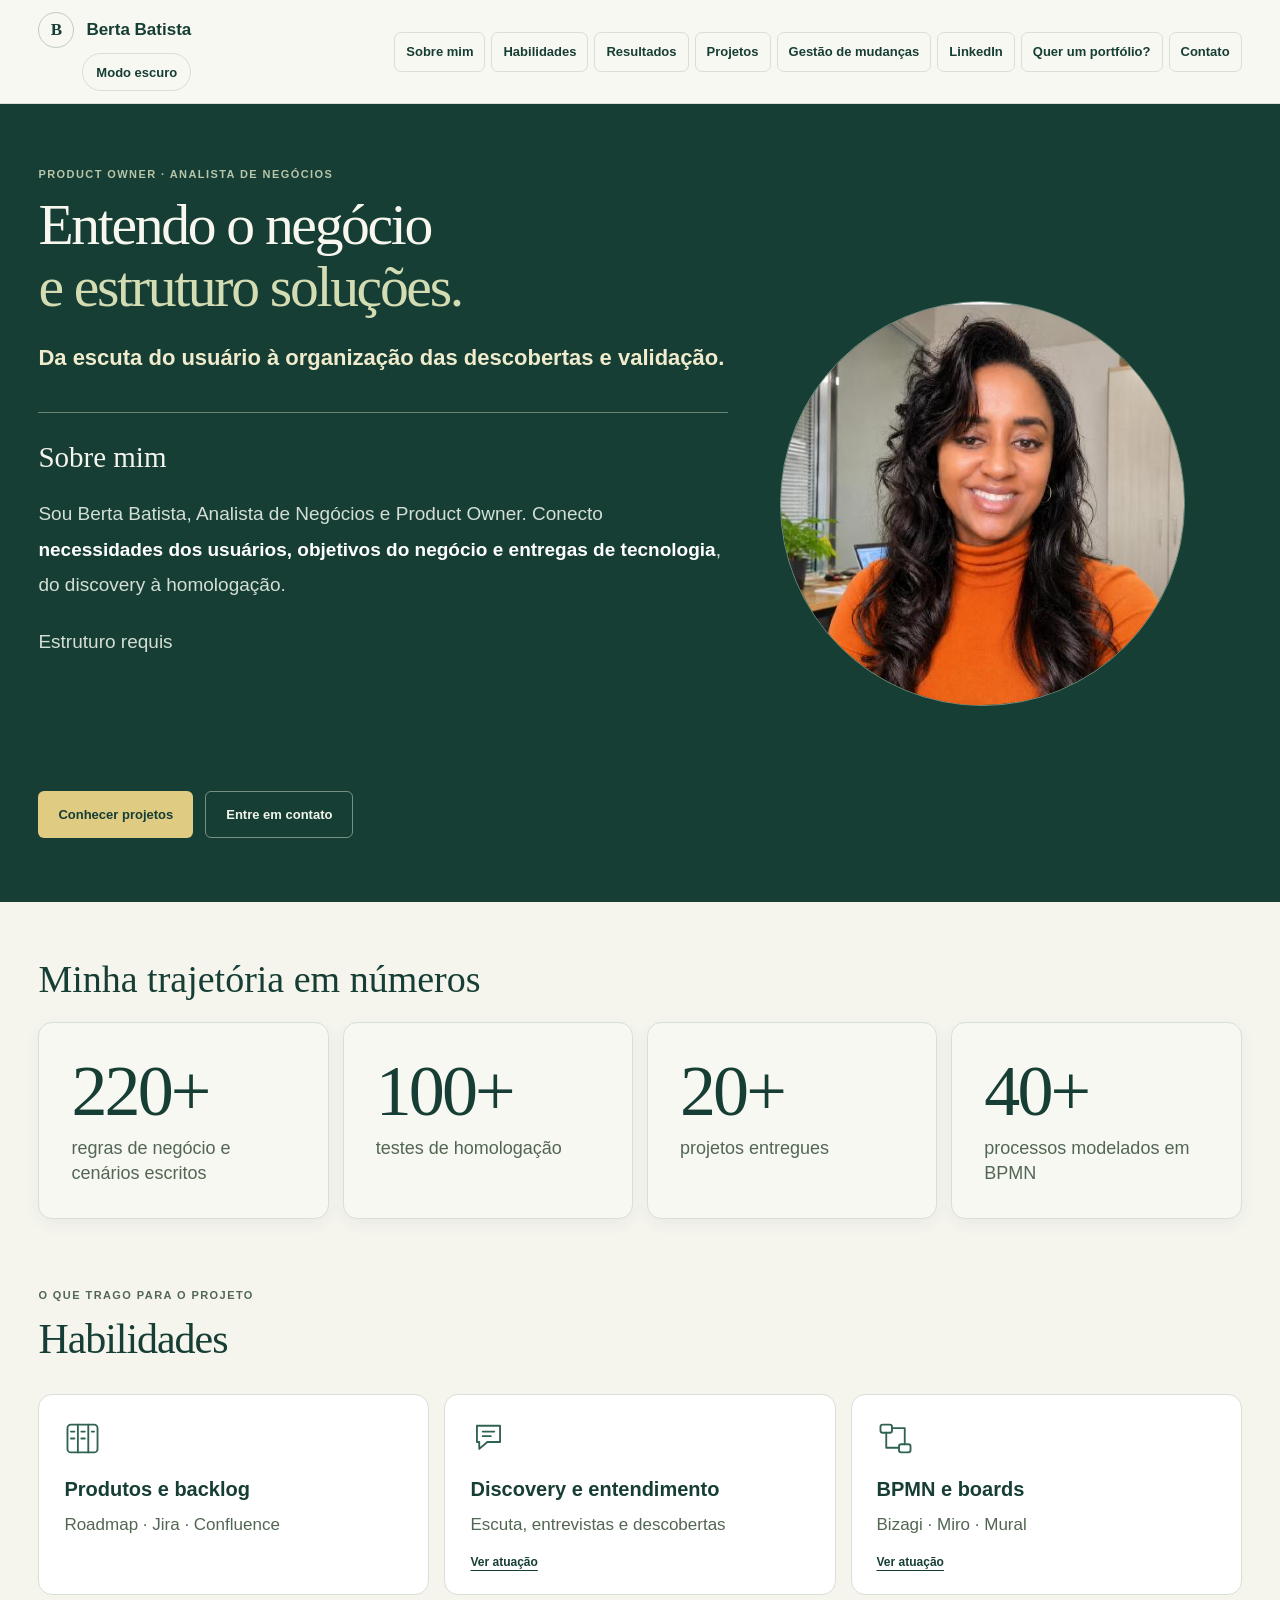
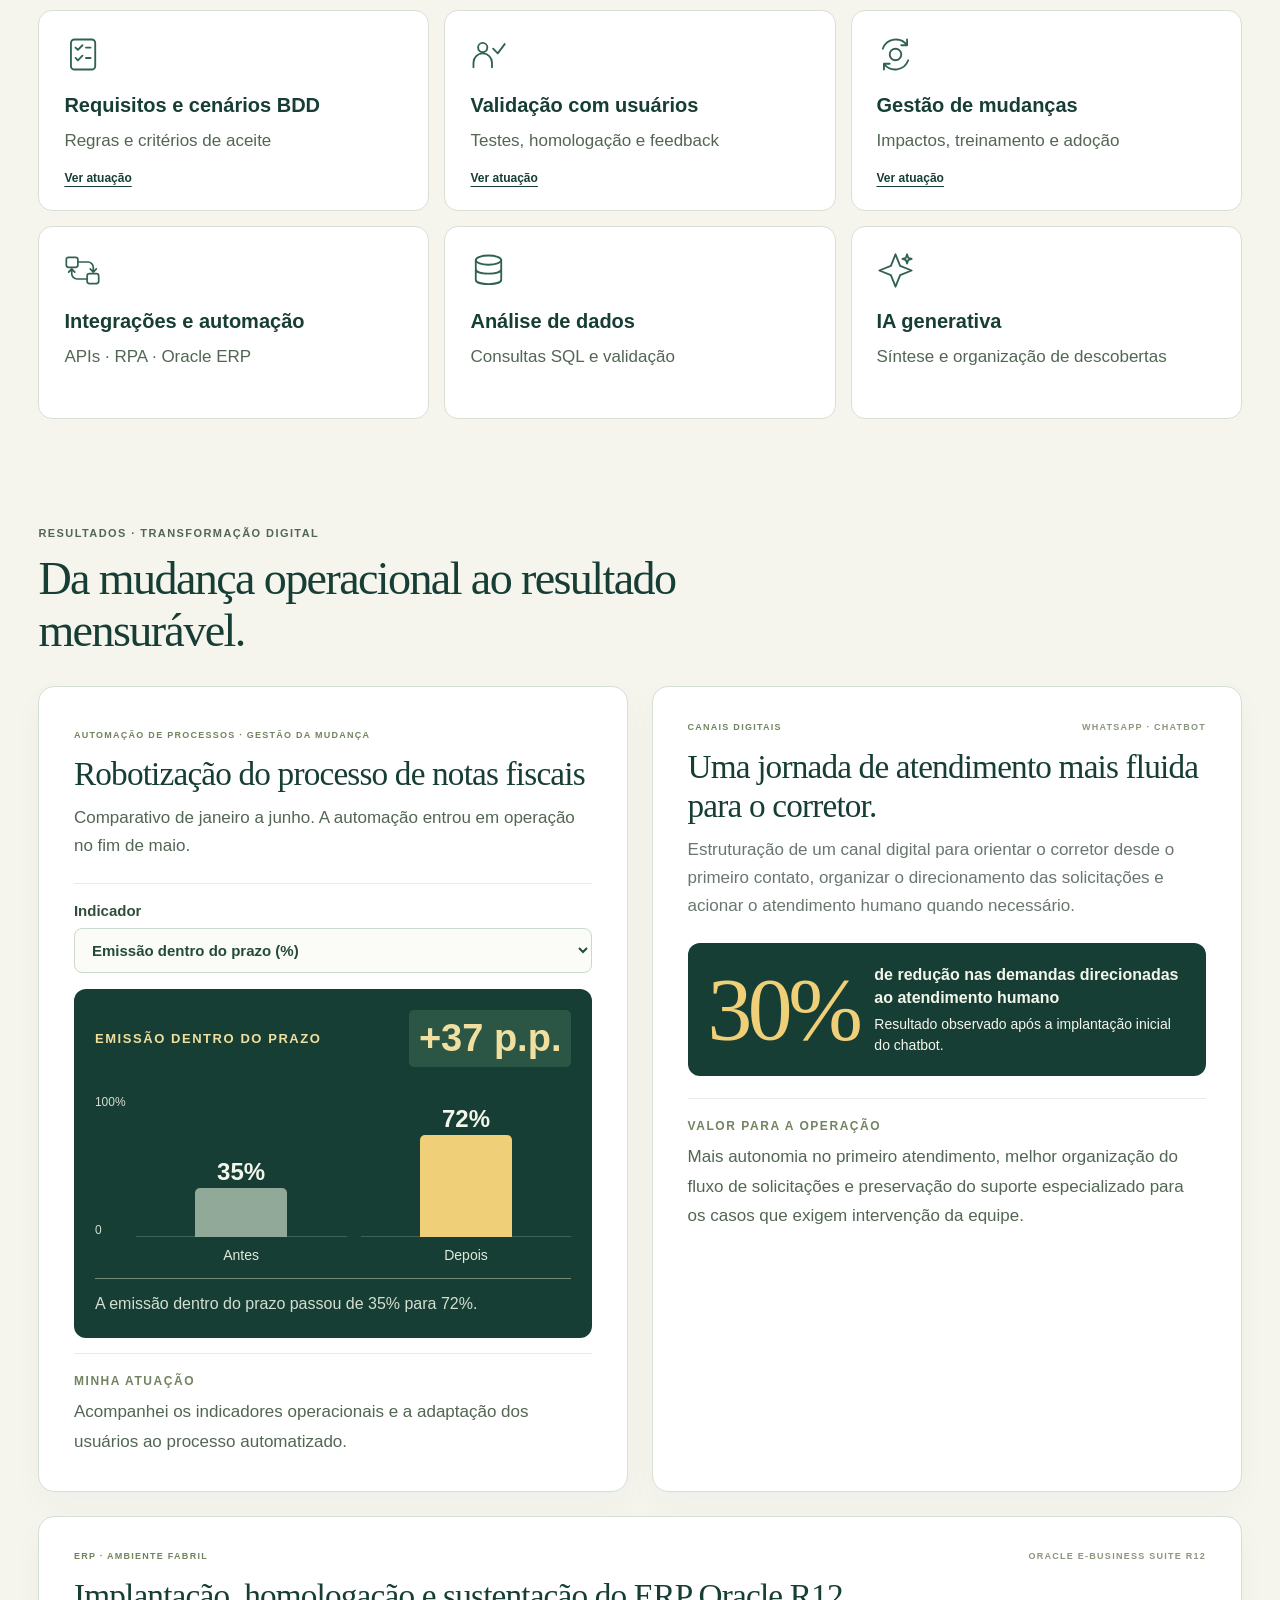
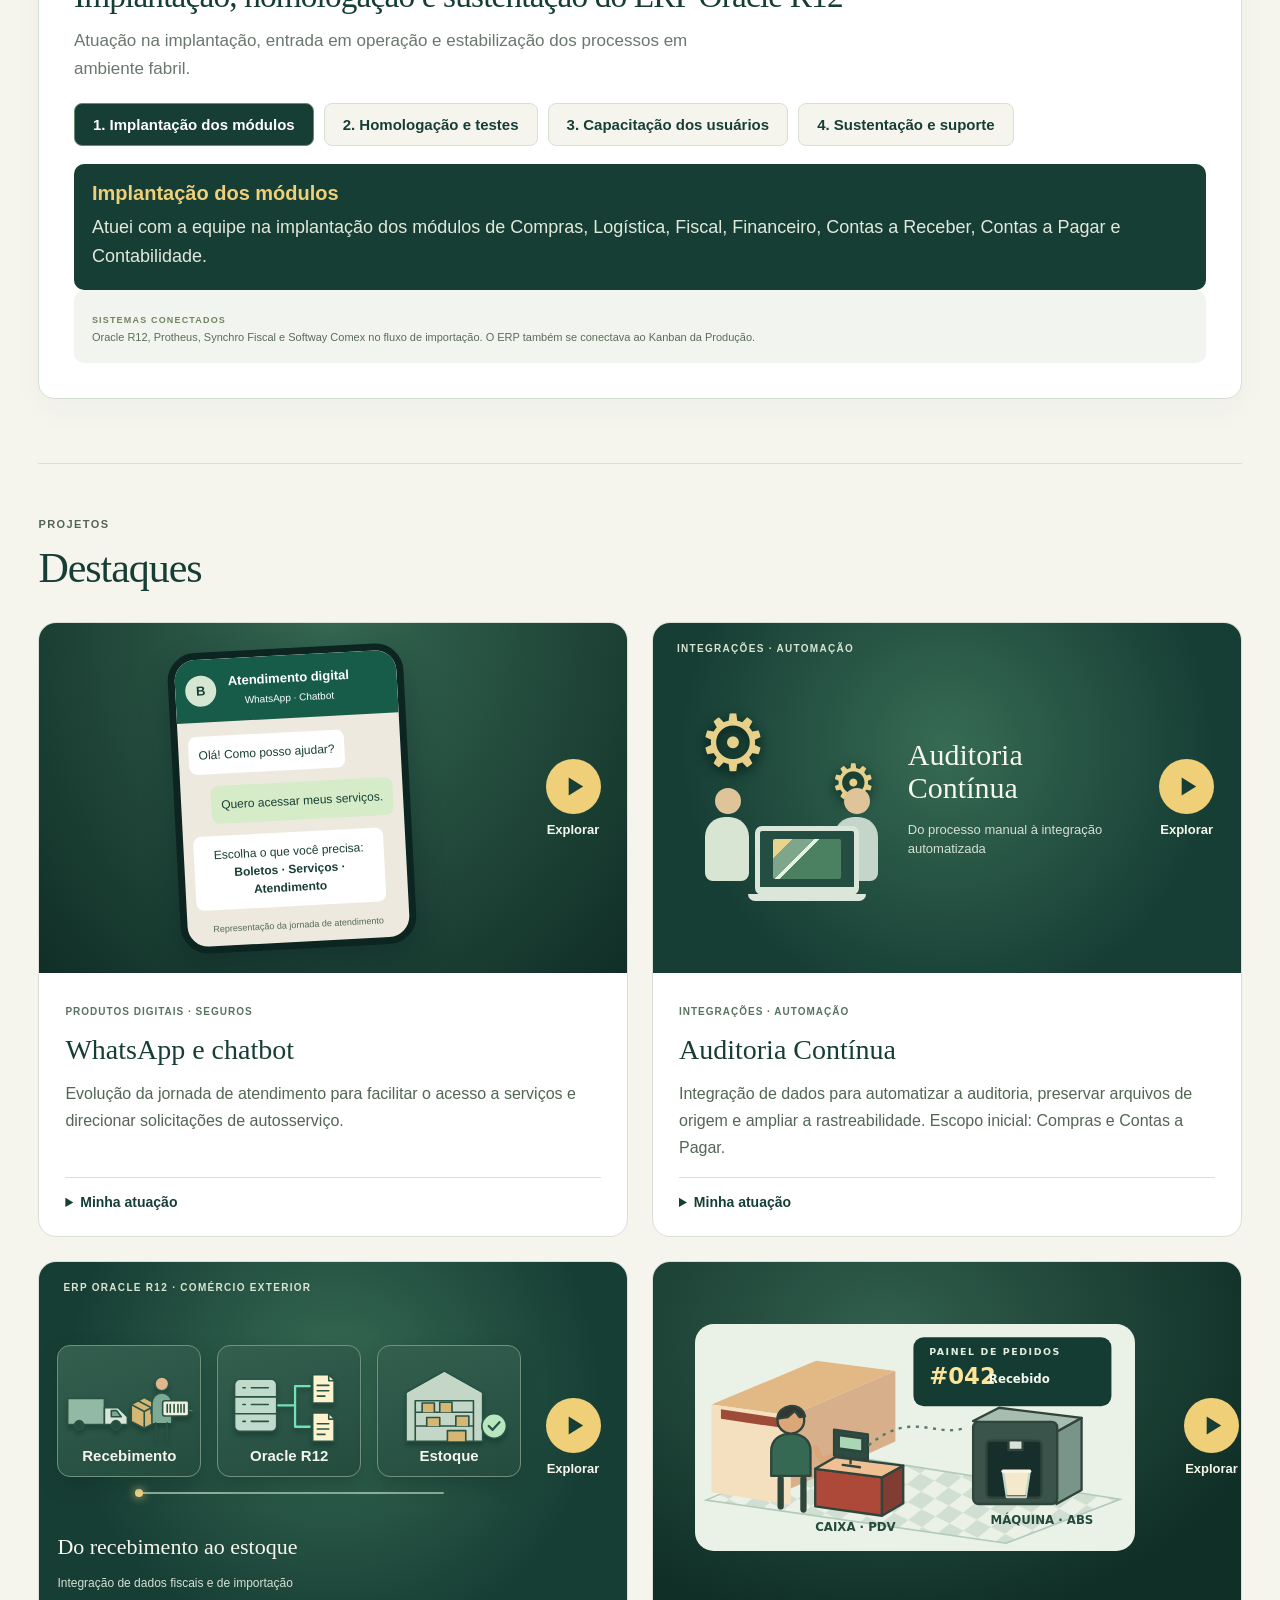
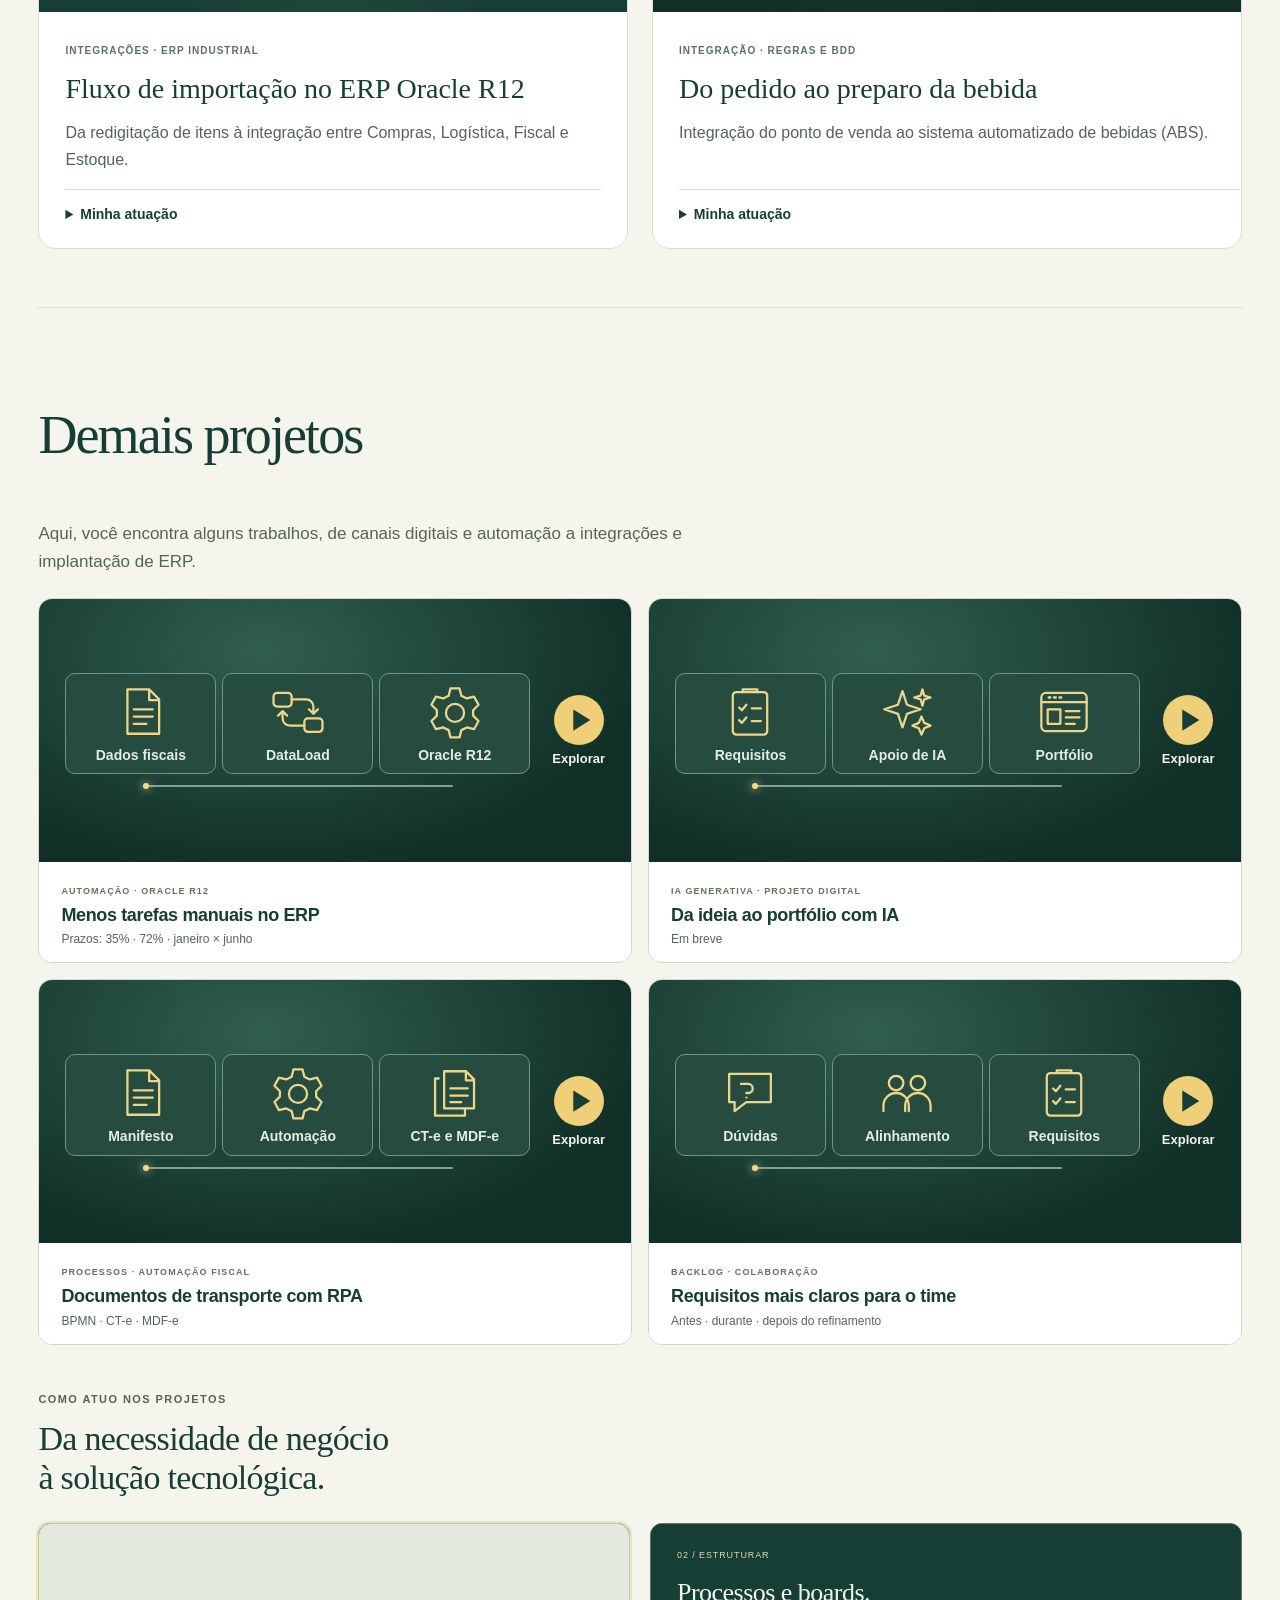
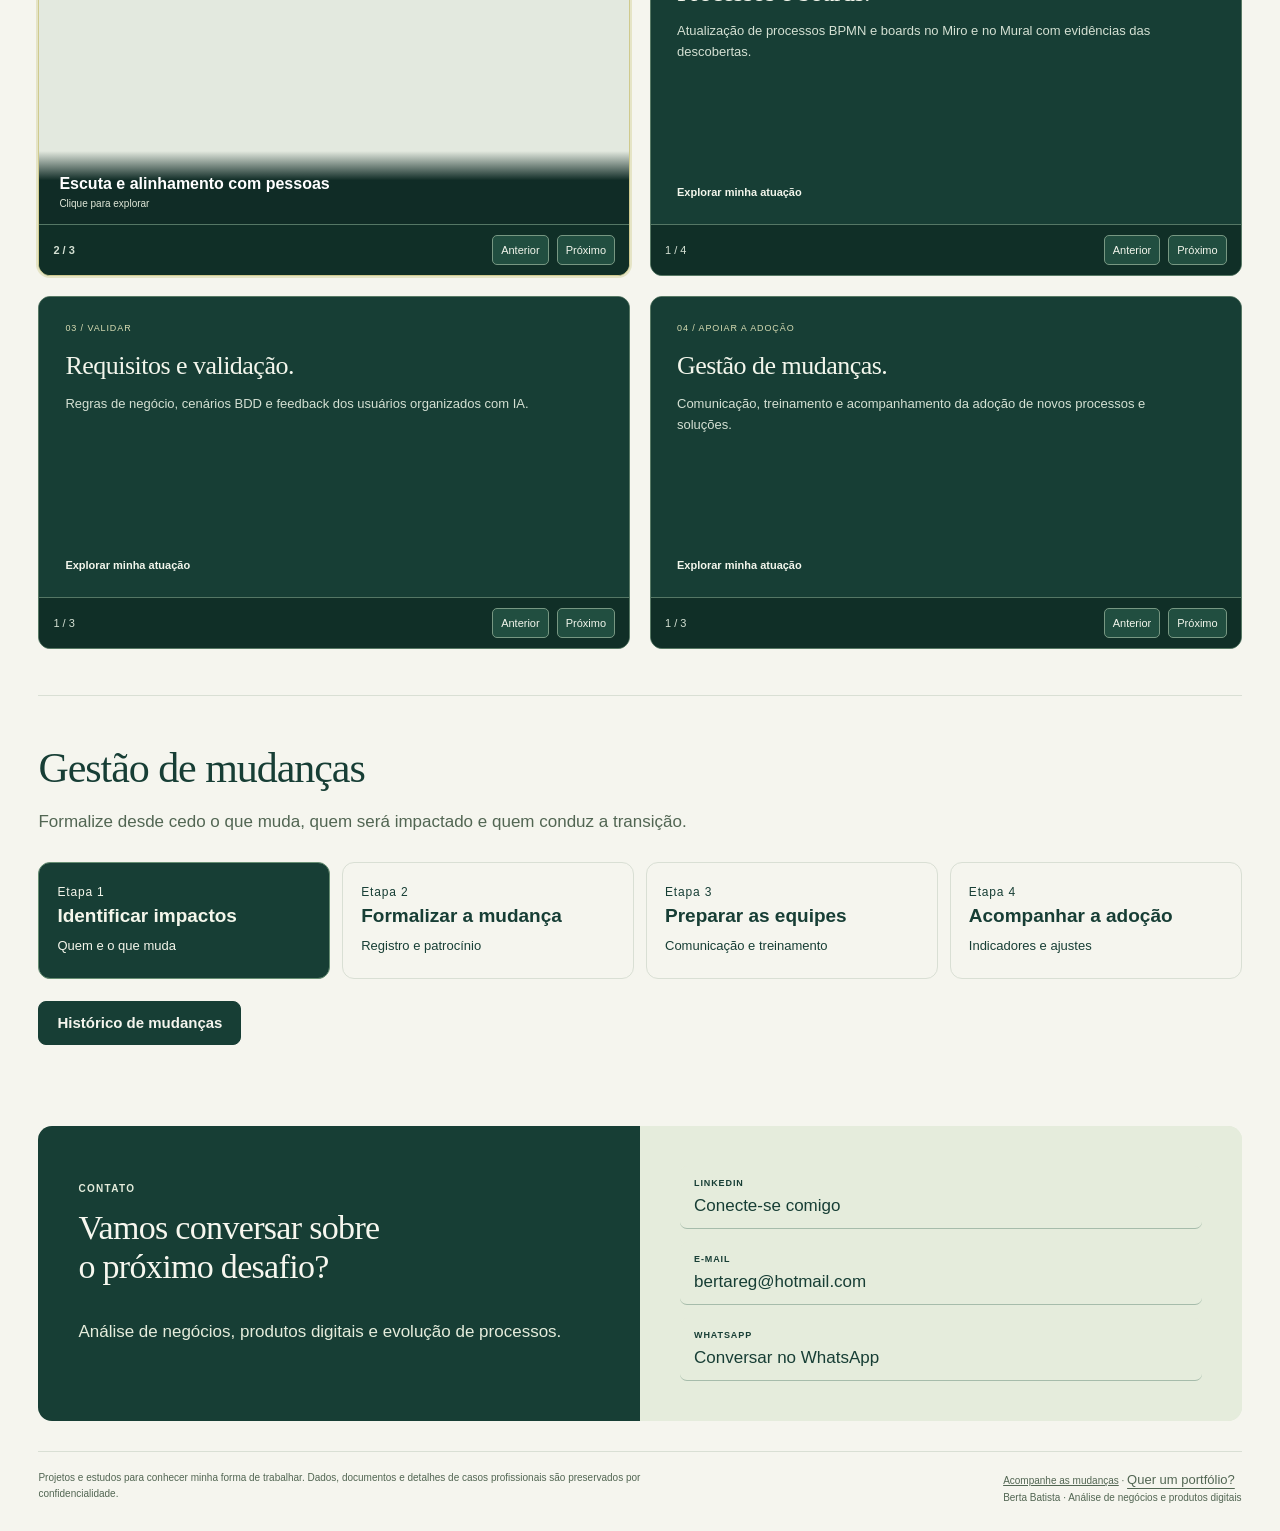
==== commit 496df08f: "Link PDV highlight directly to ABS proof of concept" ====
--- a/index.html
+++ b/index.html
@@ -315,8 +315,7 @@
 .pdv-bpmn figcaption{margin-top:10px;color:var(--muted);font-size:.9rem;line-height:1.5}
 .pdv-poc{padding:clamp(16px,3vw,26px);background:var(--theme-surface);border:1px solid var(--line);border-radius:12px}
 .pdv-poc p{margin:0 0 12px;line-height:1.55}
-.pdv-poc summary{width:fit-content;padding:12px 16px;border-radius:8px;background:#efcf78;color:#173e35;font-weight:700;cursor:pointer}
-.pdv-poc iframe{display:block;width:100%;height:clamp(600px,85dvh,900px);margin-top:16px;border:1px solid var(--line);border-radius:8px;background:#eef5f5}
+.pdv-poc .pdv-poc-link{padding:12px 16px;border-color:#efcf78;background:#efcf78;color:#173e35}
 #open-pdv .video-play{flex-direction:row;gap:8px;max-width:none}
 #open-pdv .video-play svg{width:44px;height:44px;padding:10px}
 @media(min-width:761px){#open-pdv{min-height:330px}#open-pdv .pdv-maquette{max-width:440px}}
@@ -535,7 +534,7 @@
 </article>
 <article class="feature-card" id="featured-pdv">
   <button id="open-pdv" type="button" aria-label="Explorar: Do pedido ao preparo da bebida"><img class="pdv-maquette" src="assets/pdv-maquete.svg" alt="O atendente registra o pedido 042 no caixa. O painel indica o andamento e a máquina serve o refrigerante." width="560" height="290"><span class="video-play"><svg viewBox="0 0 24 24" aria-hidden="true" focusable="false"><path fill="currentColor" d="M8 4.5v15L20 12z"/></svg><span>Explorar</span></span></button>
-  <div class="feature-copy"><div class="feature-intro"><span class="feature-tag">INTEGRAÇÃO · REGRAS E BDD</span><h3>Do pedido ao preparo da bebida</h3><p>Integração do ponto de venda ao sistema automatizado de bebidas (ABS).</p></div><details><summary>Minha atuação</summary><p>Detalhei as regras de categoria, sabor, copo, gelo, tamanho e consumo em histórias de usuário, critérios de aceite e cenários BDD.</p><div class="feature-actions"><a class="feature-action" href="pdv.html#bpmn-abs">Ver BPMN e testar a máquina ABS</a></div></details></div>
+  <div class="feature-copy"><div class="feature-intro"><span class="feature-tag">INTEGRAÇÃO · REGRAS E BDD</span><h3>Do pedido ao preparo da bebida</h3><p>Integração do ponto de venda ao sistema automatizado de bebidas (ABS).</p></div><details><summary>Minha atuação</summary><p>Detalhei as regras de categoria, sabor, copo, gelo, tamanho e consumo em histórias de usuário, critérios de aceite e cenários BDD.</p><div class="feature-actions"><a class="feature-action pdv-poc-link" href="simulador-abs.html">POC – Experimentar a máquina ABS</a></div></details></div>
 </article></div></div></section>
 <div aria-labelledby="projects-title"><div class="section-top"><div><h3 id="projects-title">Demais projetos</h3><p>Aqui, você encontra alguns trabalhos, de canais digitais e automação a integrações e implantação de ERP.</p></div></div><div class="grid" id="grid"></div><div class="more-row"><button class="more" id="more" aria-expanded="false">Ver outros projetos +</button></div></div>
 </section>
@@ -654,13 +653,10 @@
   <p class="eyebrow">PROVA DE CONCEITO · SIMULAÇÃO WEB</p>
   <h3 id="pdv-poc-title">Do BPMN à máquina ABS</h3>
   <p>Use as regras do fluxo para configurar uma bebida, enviar um pedido e acompanhar o preparo no painel da máquina.</p>
-  <details>
-   <summary>Experimentar a máquina ABS</summary>
-   <iframe src="simulador-abs.html" title="Prova de conceito da máquina de bebidas ABS" loading="lazy"></iframe>
-  </details>
+  <a class="feature-action pdv-poc-link" href="simulador-abs.html">POC – Experimentar a máquina ABS</a>
  </section>
 `;
-function openProject(p){const projectLink=p.upcoming?'<p>Em breve</p><a class="source-link" data-portfolio-return href="#inicio">Voltar ao portfólio</a>':`<a class="source-link" href="${p.url}">Abrir estudo completo</a>`;shell(p.tag,p.title,`${p.id==='pdv'?'<img class="pdv-maquette" src="assets/pdv-maquete.svg" alt="O atendente registra o pedido 042 no caixa. O painel indica o andamento e a máquina serve o refrigerante." width="560" height="290">':''}<div class="tabs" role="tablist" aria-label="Explorar projeto"><button id="tab-contexto" role="tab" aria-controls="panel" data-tab="contexto" aria-selected="true">Contexto</button><button id="tab-atuacao" role="tab" aria-controls="panel" data-tab="atuacao" aria-selected="false" tabindex="-1">Minha atuação</button><button id="tab-entregas" role="tab" aria-controls="panel" data-tab="entregas" aria-selected="false" tabindex="-1">Entregas</button></div><div class="detail" id="panel" role="tabpanel" aria-labelledby="tab-contexto" tabindex="0"></div>${p.id==='pdv'?pdvEvidence:''}${projectLink}`);if(p.upcoming)dialog.querySelector('[data-portfolio-return]').onclick=()=>{opener=null;dialog.close();};const tabs=[...dialog.querySelectorAll('[data-tab]')];function select(b){const id=b.dataset.tab;tabs.forEach(t=>{t.setAttribute('aria-selected',String(t===b));t.tabIndex=t===b?0:-1});dialog.querySelector('#panel').setAttribute('aria-labelledby',b.id);dialog.querySelector('#panel').innerHTML=id==='entregas'?p.deliver:`<h3>${id==='contexto'?'O problema de negócio':'Como contribuí'}</h3><p>${id==='contexto'?p.context:p.role}</p>`;}tabs.forEach((b,i)=>{b.onclick=()=>select(b);b.onkeydown=e=>{let n;if(e.key==='ArrowRight')n=(i+1)%3;if(e.key==='ArrowLeft')n=(i+2)%3;if(e.key==='Home')n=0;if(e.key==='End')n=2;if(n!==undefined){e.preventDefault();select(tabs[n]);tabs[n].focus();}}});select(tabs[0]);}
+function openProject(p){const projectLink=p.id==='pdv'?'':p.upcoming?'<p>Em breve</p><a class="source-link" data-portfolio-return href="#inicio">Voltar ao portfólio</a>':`<a class="source-link" href="${p.url}">Abrir estudo completo</a>`;shell(p.tag,p.title,`${p.id==='pdv'?'<img class="pdv-maquette" src="assets/pdv-maquete.svg" alt="O atendente registra o pedido 042 no caixa. O painel indica o andamento e a máquina serve o refrigerante." width="560" height="290">':''}<div class="tabs" role="tablist" aria-label="Explorar projeto"><button id="tab-contexto" role="tab" aria-controls="panel" data-tab="contexto" aria-selected="true">Contexto</button><button id="tab-atuacao" role="tab" aria-controls="panel" data-tab="atuacao" aria-selected="false" tabindex="-1">Minha atuação</button><button id="tab-entregas" role="tab" aria-controls="panel" data-tab="entregas" aria-selected="false" tabindex="-1">Entregas</button></div><div class="detail" id="panel" role="tabpanel" aria-labelledby="tab-contexto" tabindex="0"></div>${p.id==='pdv'?pdvEvidence:''}${projectLink}`);if(p.upcoming)dialog.querySelector('[data-portfolio-return]').onclick=()=>{opener=null;dialog.close();};const tabs=[...dialog.querySelectorAll('[data-tab]')];function select(b){const id=b.dataset.tab;tabs.forEach(t=>{t.setAttribute('aria-selected',String(t===b));t.tabIndex=t===b?0:-1});dialog.querySelector('#panel').setAttribute('aria-labelledby',b.id);dialog.querySelector('#panel').innerHTML=id==='entregas'?p.deliver:`<h3>${id==='contexto'?'O problema de negócio':'Como contribuí'}</h3><p>${id==='contexto'?p.context:p.role}</p>`;}tabs.forEach((b,i)=>{b.onclick=()=>select(b);b.onkeydown=e=>{let n;if(e.key==='ArrowRight')n=(i+1)%3;if(e.key==='ArrowLeft')n=(i+2)%3;if(e.key==='Home')n=0;if(e.key==='End')n=2;if(n!==undefined){e.preventDefault();select(tabs[n]);tabs[n].focus();}}});select(tabs[0]);}
 grid.onclick=e=>{const b=e.target.closest('[data-project]');if(b)openProject(projects.find(p=>p.id===b.dataset.project));};document.querySelectorAll('[data-filter]').forEach(b=>b.onclick=()=>{filter=b.dataset.filter;render()});more.onclick=()=>{expanded=!expanded;render()};dialog.addEventListener('close',()=>{if(opener?.isConnected)opener.focus()});dialog.addEventListener('click',e=>{if(e.target===dialog){const r=dialog.getBoundingClientRect();if(e.clientX<r.left||e.clientX>r.right||e.clientY<r.top||e.clientY>r.bottom)dialog.close();}});
 render();
 const pdvButton=document.getElementById('open-pdv');
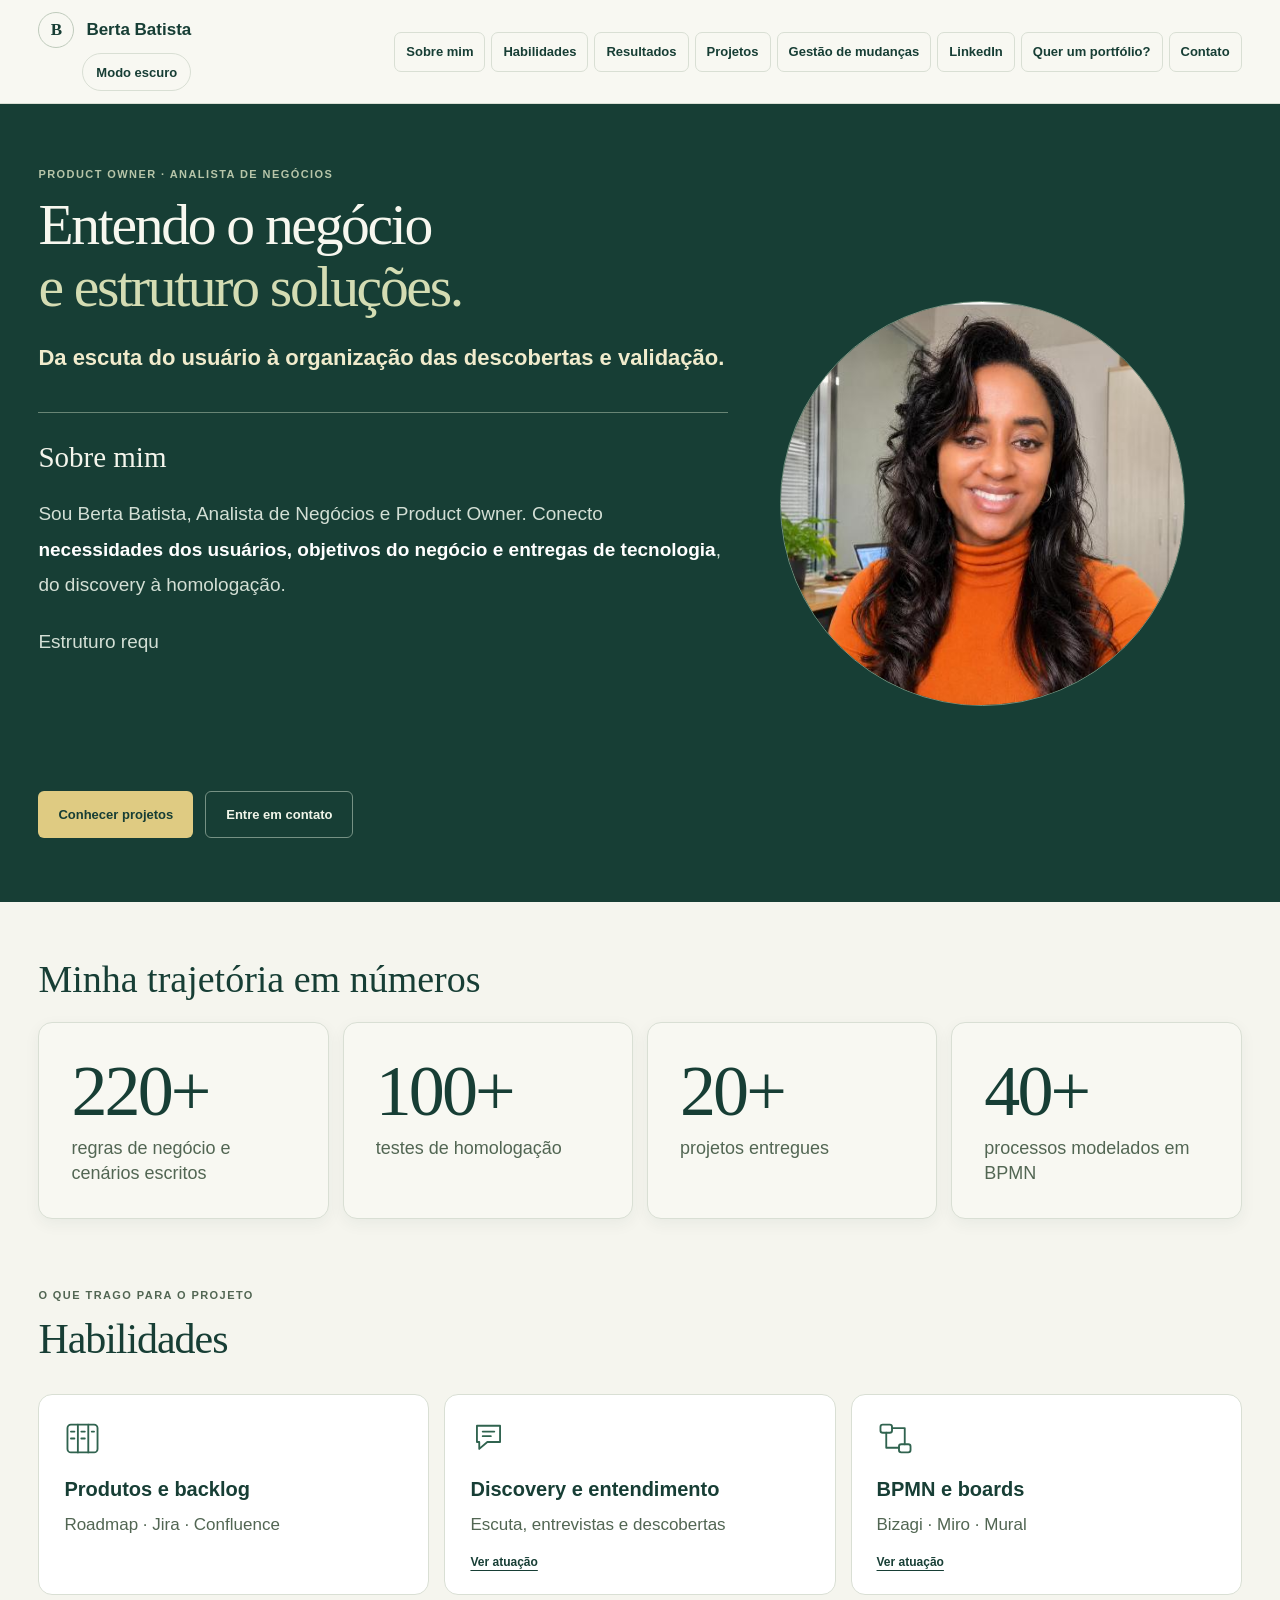
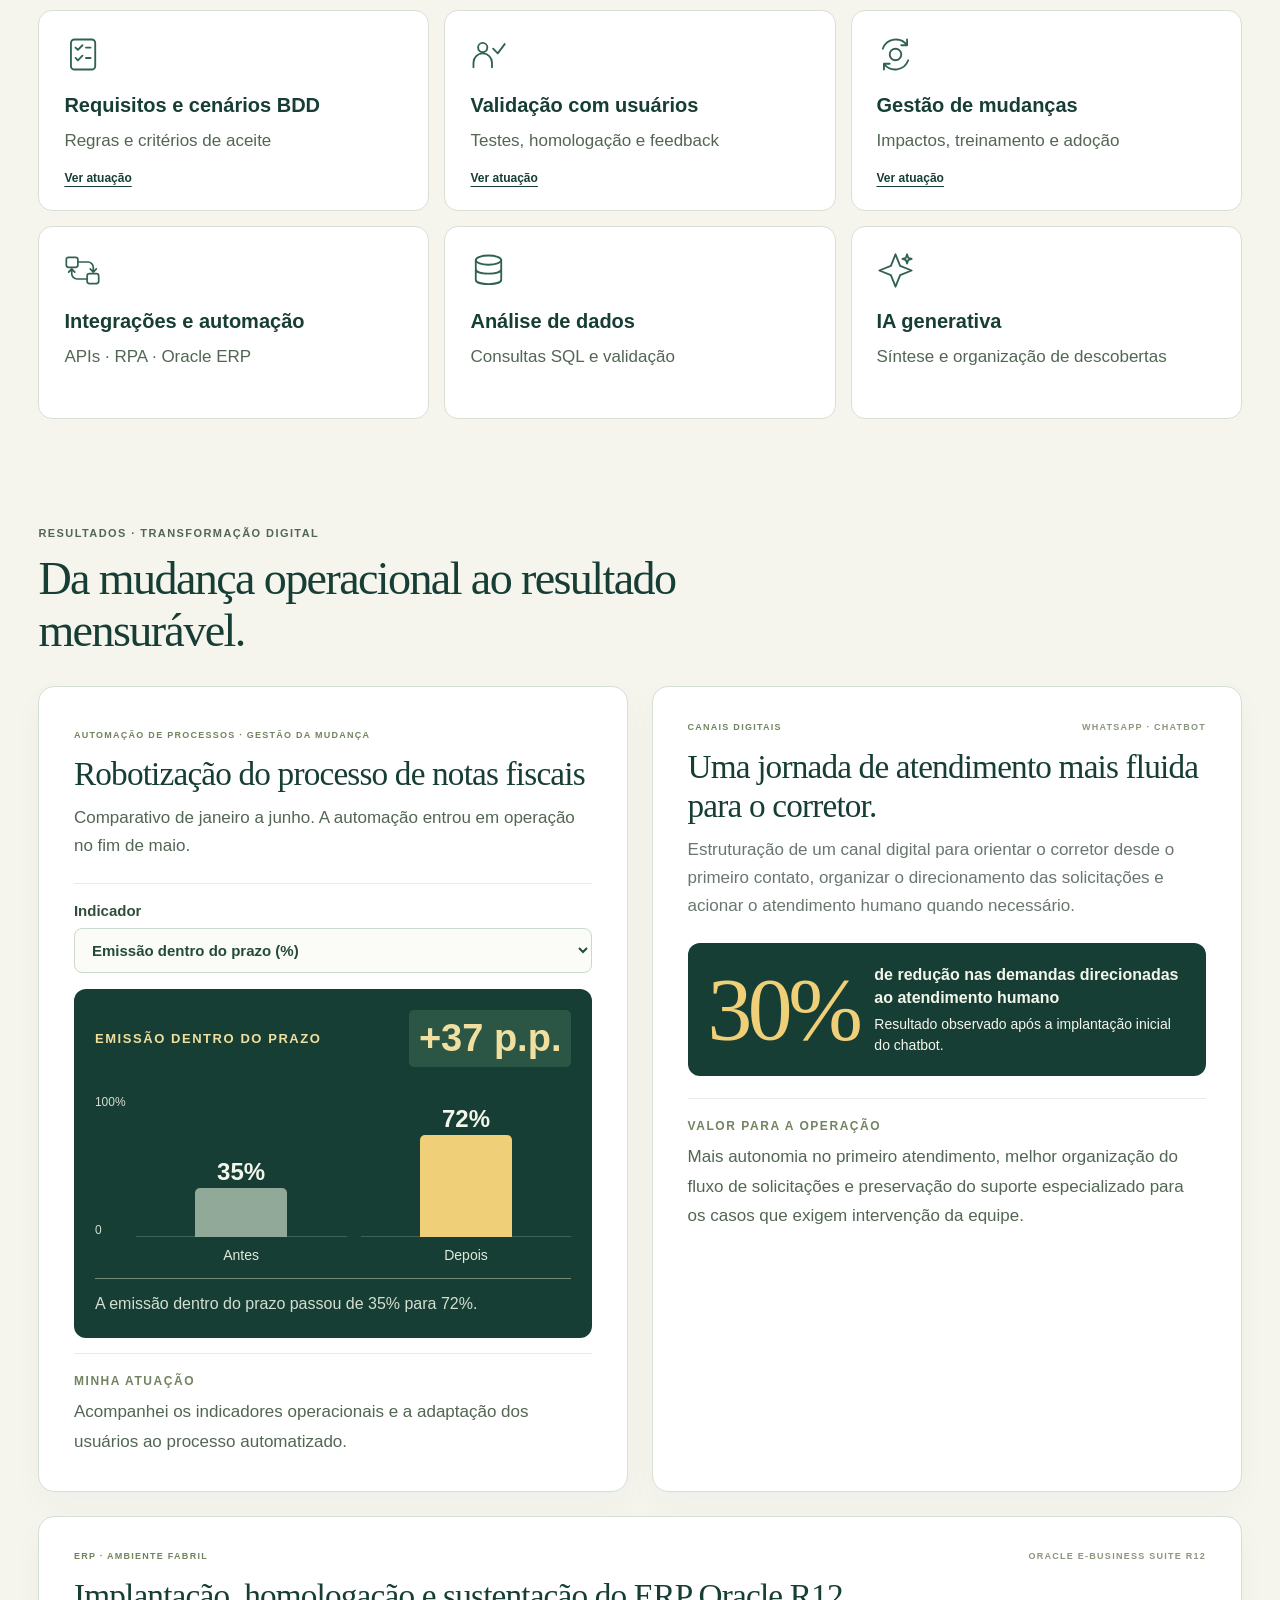
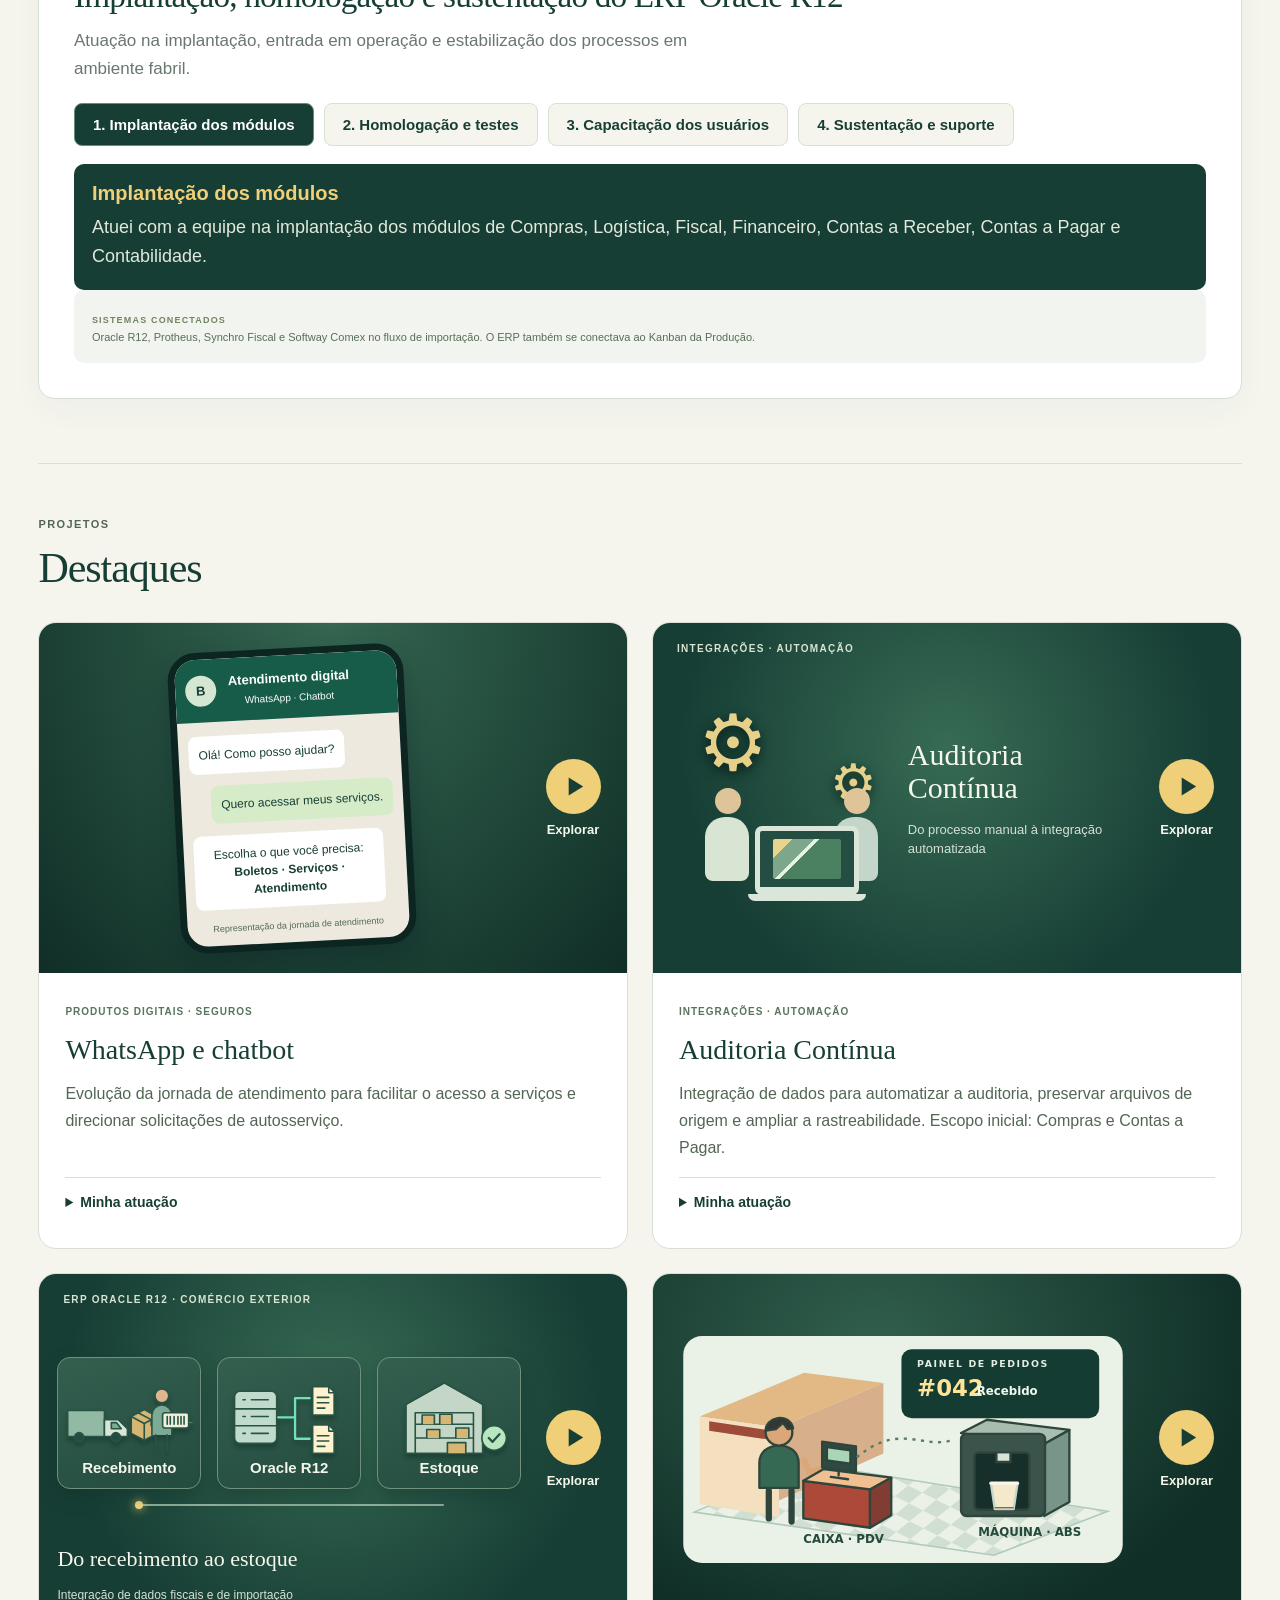
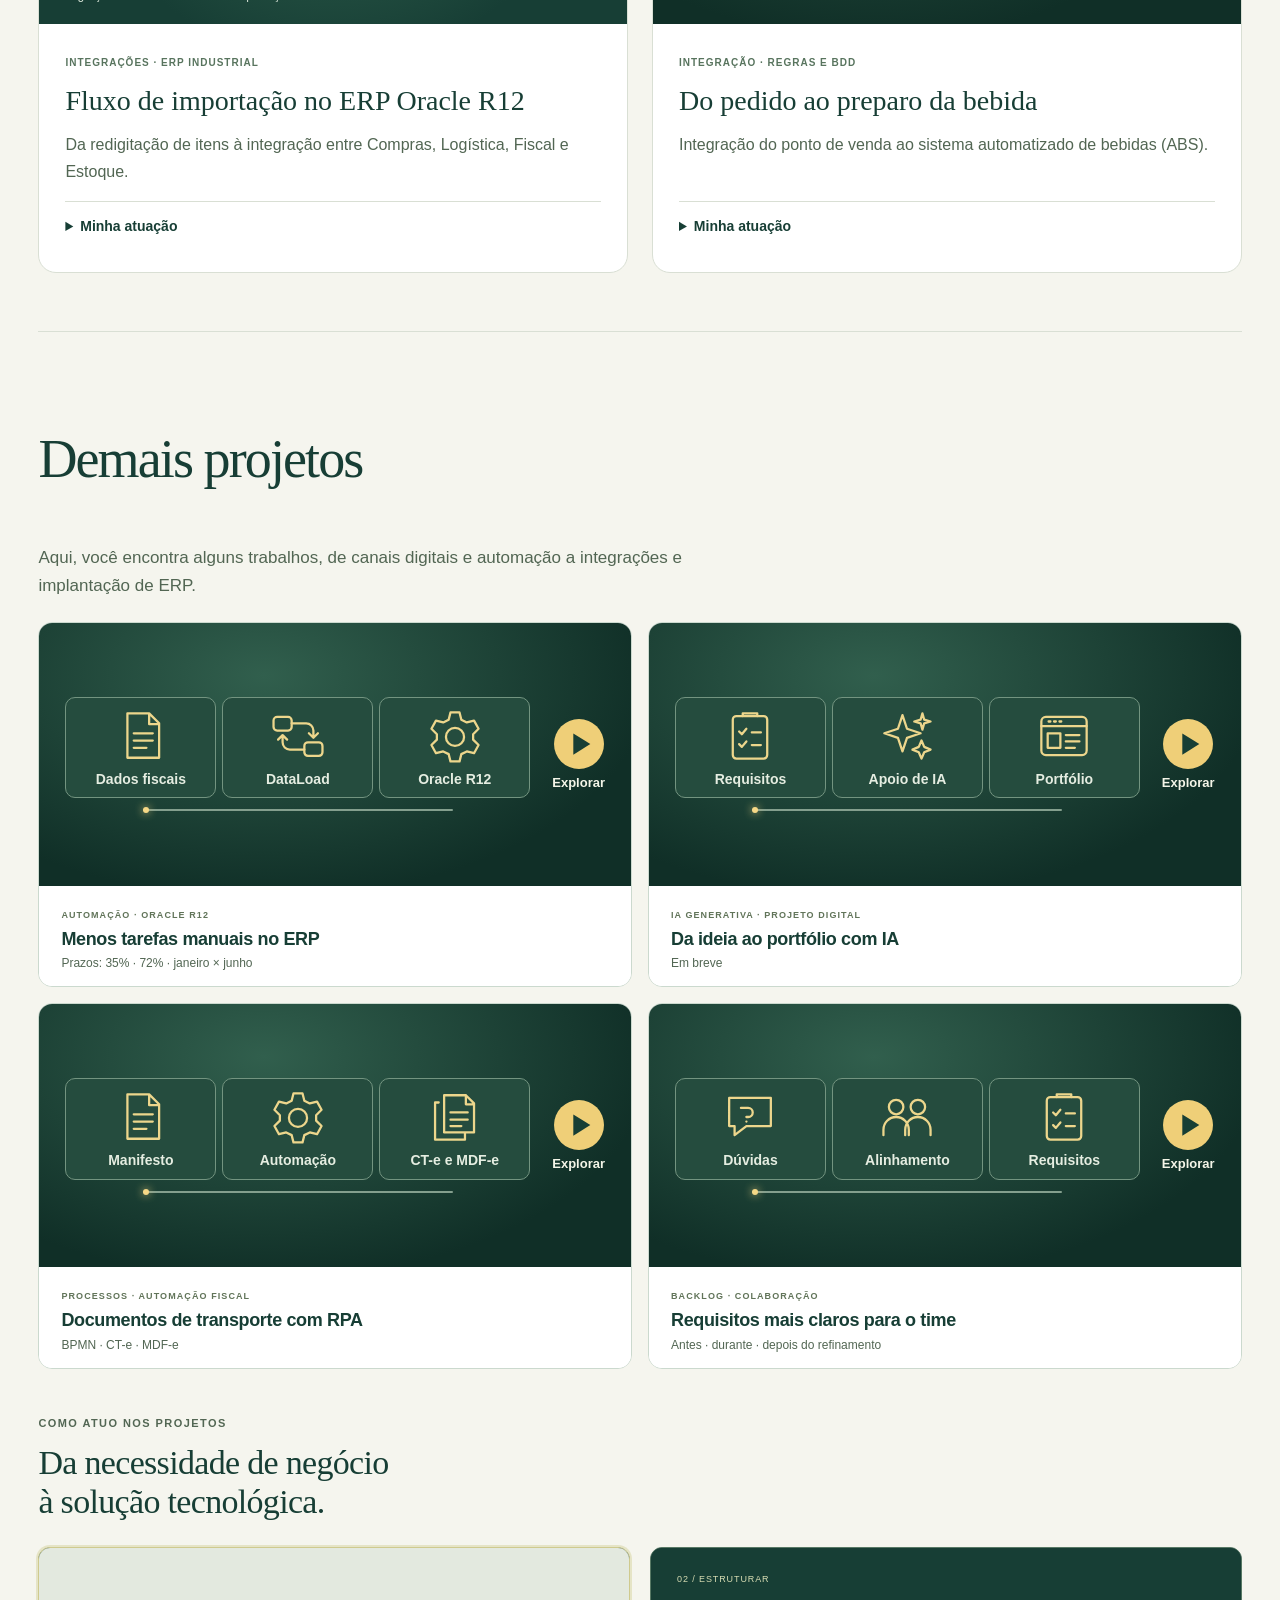
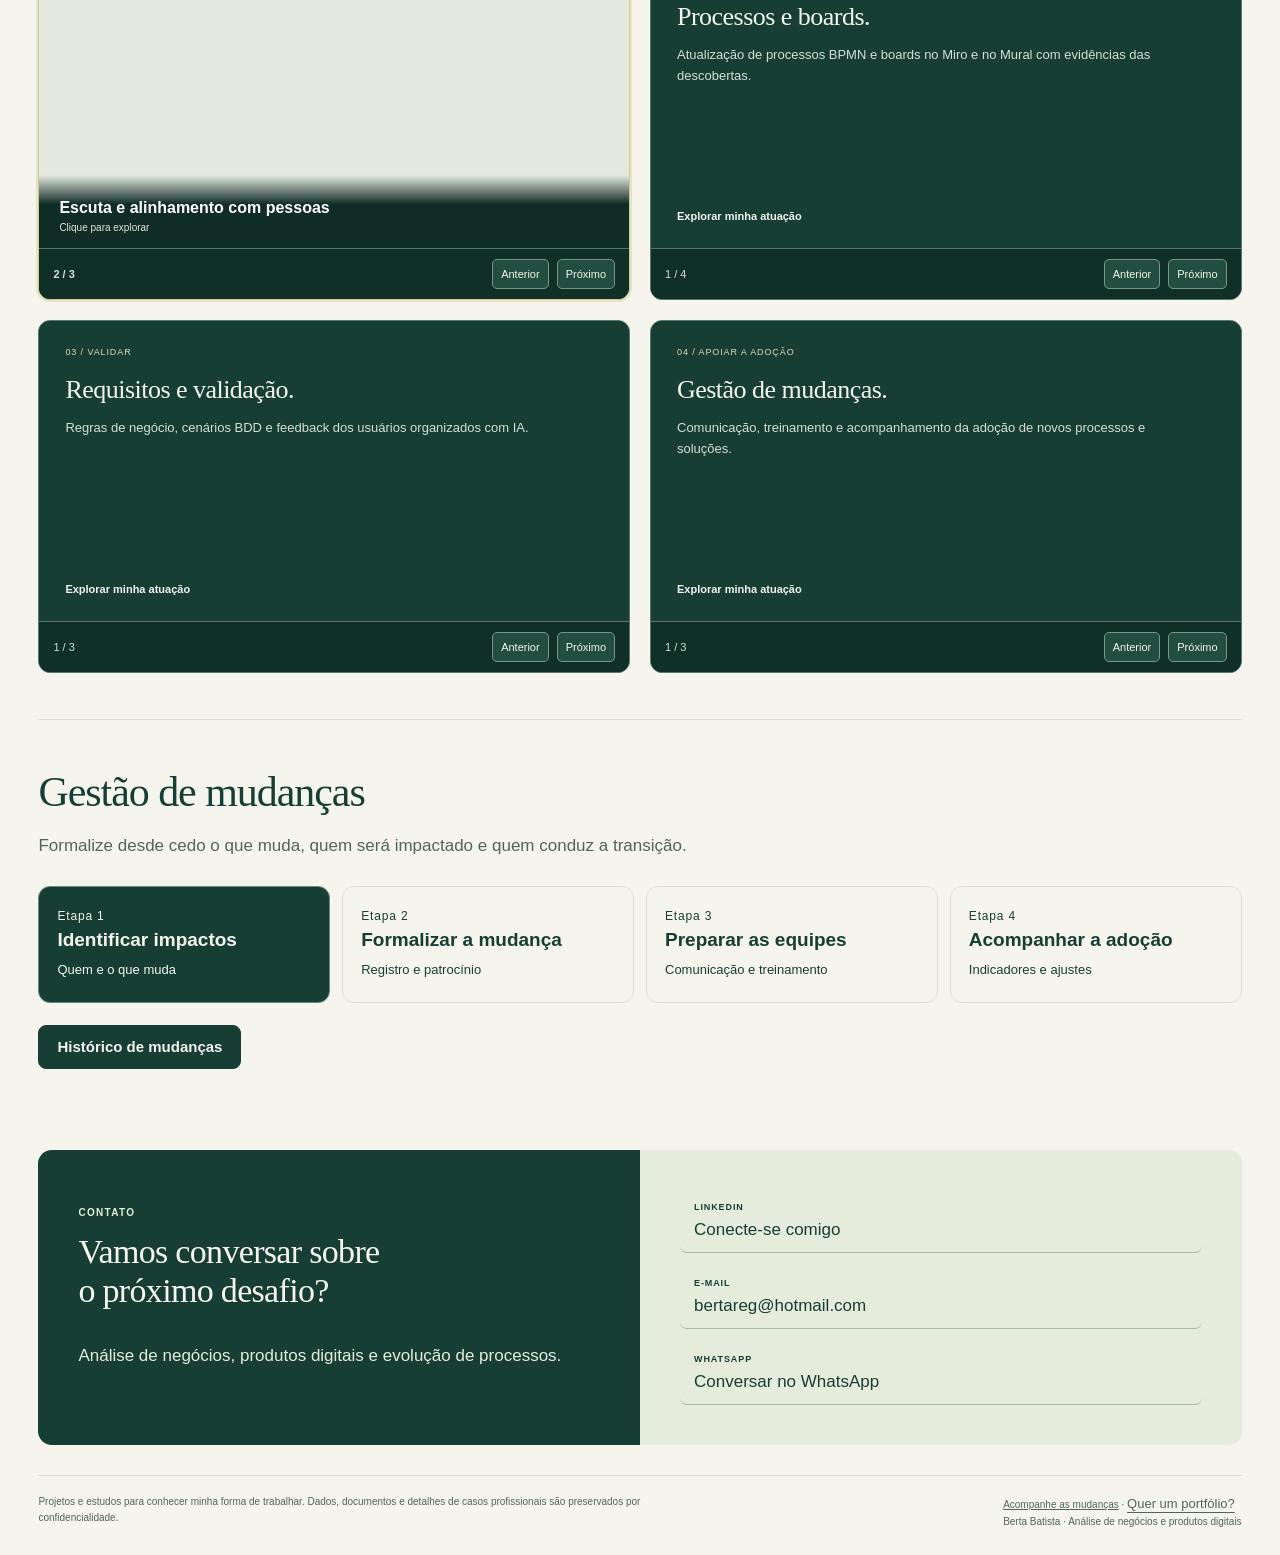
==== commit df7f459f: "Simplify study access and add a crisp PDV process diagram" ====
--- a/index.html
+++ b/index.html
@@ -305,7 +305,9 @@
 .featured-pair{grid-column:1/-1;display:grid;grid-template-columns:repeat(2,minmax(0,1fr));gap:24px}
 #open-pdv{display:grid;justify-items:center;align-content:center;gap:12px;width:100%;padding:18px;border:0;background:radial-gradient(ellipse at 38% 20%,#315f4d,#102f27 75%);color:#f4f5e8}
 .pdv-maquette{display:block;width:100%;height:auto;border-radius:12px}
-#detail .pdv-maquette{margin:0 auto 18px;max-width:640px}
+#detail .pdv-maquette{margin:0 auto 18px;max-width:min(100%,640px);object-fit:contain}
+#destaques #open-pdv{grid-template-columns:minmax(0,1fr);min-width:0}
+#destaques #open-pdv .pdv-maquette{min-width:0;max-width:min(100%,440px);object-fit:contain}
 #detail:has(.pdv-bpmn){width:min(1050px,calc(100% - 24px))}
 .pdv-bpmn,.pdv-poc{margin:24px 0}
 .pdv-bpmn h3,.pdv-poc h3{margin:0 0 12px;font:500 clamp(23px,4vw,30px)/1.2 Georgia,serif}
@@ -420,11 +422,16 @@
 #destaques :is(#telas-whatsapp,#open-audit,#open-import,#open-pdv) .video-play svg{
  width:55px;height:55px;padding:13px;box-sizing:border-box;flex:none
 }
-#destaques :is(.featured-pair,.feature-card){display:grid;grid-row:span 3;grid-template-rows:subgrid;row-gap:0;min-width:0}
-#destaques .feature-copy{display:grid;grid-row:span 2;grid-template-rows:subgrid;row-gap:0}
+#destaques :is(.featured-pair,.feature-card){display:grid;grid-row:span 4;grid-template-rows:subgrid;row-gap:0;min-width:0}
+#destaques .feature-copy{display:grid;grid-row:span 3;grid-template-rows:subgrid;row-gap:0}
 #destaques .feature-intro,#destaques .feature-copy details{min-width:0}
 #destaques .feature-copy details{align-self:start}
-.feature-actions{display:flex;flex-wrap:wrap;gap:8px;margin-top:14px}
+#destaques .feature-actions{display:none;align-self:end;flex-wrap:wrap;gap:8px;margin-top:14px}
+#destaques .feature-copy:has(>details[open])>.feature-actions{display:flex}
+.study-access-form{display:grid;gap:13px}
+.study-access-form label{display:grid;gap:5px;font-weight:650}
+.study-access-form input{width:100%;min-height:44px;padding:9px 11px;font:inherit;color:var(--ink);background:var(--theme-surface);border:1px solid var(--line);border-radius:8px}
+.study-access-form button{justify-self:start}
 .feature-action{display:inline-flex;align-items:center;min-height:44px;padding:8px 12px;border:1px solid var(--line);border-radius:8px;background:var(--theme-surface);color:var(--ink);font:inherit;font-size:14px;font-weight:650;text-align:left;text-decoration:none;cursor:pointer}
 .feature-action:hover{text-decoration:underline;text-underline-offset:3px}
 .study-access-request{margin:0 0 16px;color:var(--muted);line-height:1.6}
@@ -509,7 +516,7 @@
   </div>
 </section>
 <section id="projetos" aria-labelledby="featured-title">
-<section class="featured-section" id="destaques" aria-labelledby="featured-title"><p class="eyebrow">PROJETOS</p><h2 id="featured-title" class="editorial-title">Destaques</h2><div class="featured-grid"><article class="feature-card"><button type="button" class="chat-preview" id="telas-whatsapp" aria-label="Abrir a apresentação de WhatsApp e chatbot" aria-haspopup="dialog"><div class="chat-phone"><div class="chat-top"><span class="chat-avatar" aria-hidden="true">B</span><span>Atendimento digital<small>WhatsApp · Chatbot</small></span></div><div class="chat-body"><span class="bubble incoming">Olá! Como posso ajudar?</span><span class="bubble outgoing">Quero acessar meus serviços.</span><span class="bubble incoming">Escolha o que você precisa:<br><b>Boletos · Serviços · Atendimento</b></span></div><span class="chat-foot">Representação da jornada de atendimento</span></div><span class="video-play"><svg viewBox="0 0 24 24" aria-hidden="true" focusable="false"><path fill="currentColor" d="M8 4.5v15L20 12z"/></svg><span>Explorar</span></span></button><div class="feature-copy"><div class="feature-intro"><span class="feature-tag">PRODUTOS DIGITAIS · SEGUROS</span><h3>WhatsApp e chatbot</h3><p>Evolução da jornada de atendimento para facilitar o acesso a serviços e direcionar solicitações de autosserviço.</p></div><details><summary>Minha atuação</summary><p>Discovery, mapeamento AS IS / TO BE, requisitos e critérios de aceite. Colaboração com negócio, arquitetura, desenvolvimento e UX/UI, além do acompanhamento de testes e homologação.</p><div class="feature-actions"><button class="feature-action" type="button" data-study-access="canais">Canais digitais e MVP</button><button class="feature-action" type="button" data-study-access="whatsapp">Jornada de serviços</button></div></details></div></article><article class="feature-card"><button id="open-audit" class="audit-cover process-cover" type="button" aria-label="Abrir os cenários AS IS e TO BE da Auditoria Contínua"><span class="audit-cover-kicker">INTEGRAÇÕES · AUTOMAÇÃO</span><span class="audit-illustration" aria-hidden="true"><span class="audit-gear gear-one">⚙</span><span class="audit-gear gear-two">⚙</span><span class="audit-person person-one"><i></i><b></b></span><span class="audit-person person-two"><i></i><b></b></span><span class="audit-laptop"><i></i><b></b></span></span><span class="audit-cover-copy"><strong>Auditoria Contínua</strong><small>Do processo manual à integração automatizada</small></span><span class="video-play"><svg viewBox="0 0 24 24" aria-hidden="true" focusable="false"><path fill="currentColor" d="M8 4.5v15L20 12z"/></svg><span>Explorar</span></span></button><div class="feature-copy"><div class="feature-intro"><span class="feature-tag">INTEGRAÇÕES · AUTOMAÇÃO</span><h3>Auditoria Contínua</h3><p>Integração de dados para automatizar a auditoria, preservar arquivos de origem e ampliar a rastreabilidade. Escopo inicial: Compras e Contas a Pagar.</p></div><details><summary>Minha atuação</summary><p>Estruturação de requisitos e integrações, com foco em evidências, guarda segura dos arquivos e um processo extensível a outras áreas.</p><div class="feature-actions"><button class="feature-action" type="button" data-study-access="auditoria">Jornada da auditoria</button></div></details></div></article><div class="featured-pair"><article class="feature-card import-feature">
+<section class="featured-section" id="destaques" aria-labelledby="featured-title"><p class="eyebrow">PROJETOS</p><h2 id="featured-title" class="editorial-title">Destaques</h2><div class="featured-grid"><article class="feature-card"><button type="button" class="chat-preview" id="telas-whatsapp" aria-label="Abrir a apresentação de WhatsApp e chatbot" aria-haspopup="dialog"><div class="chat-phone"><div class="chat-top"><span class="chat-avatar" aria-hidden="true">B</span><span>Atendimento digital<small>WhatsApp · Chatbot</small></span></div><div class="chat-body"><span class="bubble incoming">Olá! Como posso ajudar?</span><span class="bubble outgoing">Quero acessar meus serviços.</span><span class="bubble incoming">Escolha o que você precisa:<br><b>Boletos · Serviços · Atendimento</b></span></div><span class="chat-foot">Representação da jornada de atendimento</span></div><span class="video-play"><svg viewBox="0 0 24 24" aria-hidden="true" focusable="false"><path fill="currentColor" d="M8 4.5v15L20 12z"/></svg><span>Explorar</span></span></button><div class="feature-copy"><div class="feature-intro"><span class="feature-tag">PRODUTOS DIGITAIS · SEGUROS</span><h3>WhatsApp e chatbot</h3><p>Evolução da jornada de atendimento para facilitar o acesso a serviços e direcionar solicitações de autosserviço.</p></div><details><summary>Minha atuação</summary><p>Discovery, mapeamento AS IS / TO BE, requisitos e critérios de aceite. Colaboração com negócio, arquitetura, desenvolvimento e UX/UI, além do acompanhamento de testes e homologação.</p></details><div class="feature-actions"><button class="feature-action" type="button" data-study-access="canais">Canais digitais e MVP</button><button class="feature-action" type="button" data-study-access="whatsapp">Jornada do processo</button></div></div></article><article class="feature-card"><button id="open-audit" class="audit-cover process-cover" type="button" aria-label="Abrir os cenários AS IS e TO BE da Auditoria Contínua"><span class="audit-cover-kicker">INTEGRAÇÕES · AUTOMAÇÃO</span><span class="audit-illustration" aria-hidden="true"><span class="audit-gear gear-one">⚙</span><span class="audit-gear gear-two">⚙</span><span class="audit-person person-one"><i></i><b></b></span><span class="audit-person person-two"><i></i><b></b></span><span class="audit-laptop"><i></i><b></b></span></span><span class="audit-cover-copy"><strong>Auditoria Contínua</strong><small>Do processo manual à integração automatizada</small></span><span class="video-play"><svg viewBox="0 0 24 24" aria-hidden="true" focusable="false"><path fill="currentColor" d="M8 4.5v15L20 12z"/></svg><span>Explorar</span></span></button><div class="feature-copy"><div class="feature-intro"><span class="feature-tag">INTEGRAÇÕES · AUTOMAÇÃO</span><h3>Auditoria Contínua</h3><p>Integração de dados para automatizar a auditoria, preservar arquivos de origem e ampliar a rastreabilidade. Escopo inicial: Compras e Contas a Pagar.</p></div><details><summary>Minha atuação</summary><p>Estruturação de requisitos e integrações, com foco em evidências, guarda segura dos arquivos e um processo extensível a outras áreas.</p></details><div class="feature-actions"><button class="feature-action" type="button" data-study-access="auditoria">Jornada do processo</button></div></div></article><div class="featured-pair"><article class="feature-card import-feature">
   <button id="open-import" class="audit-cover process-cover" type="button" aria-label="Abrir os cenários AS IS e TO BE da importação no ERP Oracle R12">
     <span class="audit-cover-kicker">ERP ORACLE R12 · COMÉRCIO EXTERIOR</span>
     <span class="import-cover-art" aria-hidden="true">
@@ -530,11 +537,11 @@
     <span class="audit-cover-copy"><strong>Do recebimento ao estoque</strong><small>Integração de dados fiscais e de importação</small></span>
     <span class="video-play"><svg viewBox="0 0 24 24" aria-hidden="true" focusable="false"><path fill="currentColor" d="M8 4.5v15L20 12z"/></svg><span>Explorar</span></span>
   </button>
-  <div class="feature-copy"><div class="feature-intro"><span class="feature-tag">INTEGRAÇÕES · ERP INDUSTRIAL</span><h3>Fluxo de importação no ERP Oracle R12</h3><p>Da redigitação de itens à integração entre Compras, Logística, Fiscal e Estoque.</p></div><details><summary>Minha atuação</summary><p>Mapeei o fluxo do recebimento ao estoque com as áreas envolvidas. Apoiei a implantação e a homologação das integrações no Oracle R12, validando com a equipe o trânsito dos dados de importação entre Compras, Logística, Fiscal e Estoque.</p><p><strong>Evolução proposta</strong> — acompanhar as falhas de integração e preparar o reprocessamento de pedidos com divergência.</p><div class="feature-actions"><button class="feature-action" type="button" id="explore-import-role">Explorar o fluxo de importação</button></div></details></div>
+  <div class="feature-copy"><div class="feature-intro"><span class="feature-tag">INTEGRAÇÕES · ERP INDUSTRIAL</span><h3>Fluxo de importação no ERP Oracle R12</h3><p>Da redigitação de itens à integração entre Compras, Logística, Fiscal e Estoque.</p></div><details><summary>Minha atuação</summary><p>Mapeei o fluxo do recebimento ao estoque com as áreas envolvidas. Apoiei a implantação e a homologação das integrações no Oracle R12, validando com a equipe o trânsito dos dados de importação entre Compras, Logística, Fiscal e Estoque.</p><p><strong>Evolução proposta</strong> — acompanhar as falhas de integração e preparar o reprocessamento de pedidos com divergência.</p></details><div class="feature-actions"><button class="feature-action" type="button" data-study-access="erp">Jornada do processo</button></div></div>
 </article>
 <article class="feature-card" id="featured-pdv">
   <button id="open-pdv" type="button" aria-label="Explorar: Do pedido ao preparo da bebida"><img class="pdv-maquette" src="assets/pdv-maquete.svg" alt="O atendente registra o pedido 042 no caixa. O painel indica o andamento e a máquina serve o refrigerante." width="560" height="290"><span class="video-play"><svg viewBox="0 0 24 24" aria-hidden="true" focusable="false"><path fill="currentColor" d="M8 4.5v15L20 12z"/></svg><span>Explorar</span></span></button>
-  <div class="feature-copy"><div class="feature-intro"><span class="feature-tag">INTEGRAÇÃO · REGRAS E BDD</span><h3>Do pedido ao preparo da bebida</h3><p>Integração do ponto de venda ao sistema automatizado de bebidas (ABS).</p></div><details><summary>Minha atuação</summary><p>Detalhei as regras de categoria, sabor, copo, gelo, tamanho e consumo em histórias de usuário, critérios de aceite e cenários BDD.</p><div class="feature-actions"><a class="feature-action pdv-poc-link" href="simulador-abs.html">POC – Experimentar a máquina ABS</a></div></details></div>
+  <div class="feature-copy"><div class="feature-intro"><span class="feature-tag">INTEGRAÇÃO · REGRAS E BDD</span><h3>Do pedido ao preparo da bebida</h3><p>Integração do ponto de venda ao sistema automatizado de bebidas (ABS).</p></div><details><summary>Minha atuação</summary><p>Detalhei as regras de categoria, sabor, copo, gelo, tamanho e consumo em histórias de usuário, critérios de aceite e cenários BDD.</p></details><div class="feature-actions"><button class="feature-action" type="button" data-study-access="pdv">Jornada do processo</button></div></div>
 </article></div></div></section>
 <div aria-labelledby="projects-title"><div class="section-top"><div><h3 id="projects-title">Demais projetos</h3><p>Aqui, você encontra alguns trabalhos, de canais digitais e automação a integrações e implantação de ERP.</p></div></div><div class="grid" id="grid"></div><div class="more-row"><button class="more" id="more" aria-expanded="false">Ver outros projetos +</button></div></div>
 </section>
@@ -643,10 +650,10 @@
  <section class="pdv-bpmn" aria-labelledby="pdv-bpmn-title">
   <h3 id="pdv-bpmn-title">Fluxo BPMN no Bizagi</h3>
   <figure>
-   <div class="pdv-bpmn-scroll" tabindex="0" role="region" aria-label="Fluxograma BPMN completo com rolagem horizontal">
-    <img src="assets/pdv-bpmn-bizagi.png" width="2047" height="822" alt="Fluxo completo do pedido no PDV até o preparo e a retirada da bebida na máquina ABS." loading="lazy">
+   <div class="pdv-bpmn-scroll" tabindex="0" role="region" aria-label="Fluxo vetorial com rolagem horizontal">
+    <img src="assets/pdv-bpmn-leitura.svg" width="1610" height="515" alt="Redesenho das etapas e decisões do pedido no PDV até o preparo e a retirada da bebida na máquina ABS." loading="lazy">
    </div>
-   <figcaption>Deslize na horizontal para percorrer o fluxo. <a href="assets/pdv-bpmn-bizagi.png" target="_blank" rel="noopener">Abrir em tamanho original</a></figcaption>
+   <figcaption>Deslize na horizontal para percorrer o fluxo. <a href="assets/pdv-bpmn-bizagi.png" target="_blank" rel="noopener">Consultar BPMN original do Bizagi</a> · <a href="assets/pdv-bpmn-leitura.svg" target="_blank" rel="noopener">Abrir versão vetorial</a></figcaption>
   </figure>
  </section>
  <section class="pdv-poc" aria-labelledby="pdv-poc-title">
@@ -981,14 +988,34 @@
  selectScenario('as-is');
 }
 document.getElementById('open-import').onclick=openImport;
-document.getElementById('explore-import-role').addEventListener('click', openImport);
-const studyAccessTitles={canais:'Estudo de canais digitais e MVP',whatsapp:'Estudo da jornada de serviços no WhatsApp',auditoria:'Jornada da Auditoria Contínua'};
+const studyAccessTitles={
+ canais:'Estudo de canais digitais e MVP',
+ whatsapp:'Jornada do processo · WhatsApp e chatbot',
+ auditoria:'Jornada do processo · Auditoria Contínua',
+ erp:'Jornada do processo · Fluxo de importação no ERP Oracle R12',
+ pdv:'Jornada do processo · Do pedido ao preparo da bebida'
+};
 document.querySelectorAll('[data-study-access]').forEach(button=>{
  button.addEventListener('click',()=>{
   const title=studyAccessTitles[button.dataset.studyAccess];
-  const subject=encodeURIComponent('Solicitação de acesso — '+title);
-  const body=encodeURIComponent('Olá, Berta! Gostaria de solicitar acesso a: '+title+'.\n\nNome:\nEmpresa ou organização:\nMotivo da solicitação:');
-  shell('ACESSO SOB SOLICITAÇÃO',title,`<p class="study-access-request">Solicite o acesso por e-mail e conte brevemente por que você quer consultar este material.</p><a class="feature-action" href="mailto:bertareg@hotmail.com?subject=${subject}&amp;body=${body}">Solicitar acesso por e-mail</a>`);
+  shell('ACESSO SOB SOLICITAÇÃO',title,`<p class="study-access-request">Solicite acesso por e-mail.</p>
+   <form class="study-access-form">
+    <label>Nome <input name="nome" type="text" autocomplete="name" maxlength="100" required></label>
+    <label>E-mail <input name="email" type="email" autocomplete="email" maxlength="254" required></label>
+    <button class="feature-action" type="submit">Solicitar acesso</button>
+   </form>`);
+  const form=dialog.querySelector('.study-access-form');
+  form.addEventListener('submit',event=>{
+   event.preventDefault();
+   const fields=new FormData(form);
+   const name=fields.get('nome').trim();
+   const nameField=form.elements.namedItem('nome');
+   if(!name){nameField.setCustomValidity('Informe seu nome.');nameField.reportValidity();return;}
+   const subject=encodeURIComponent('Solicitação de acesso — '+title);
+   const body=encodeURIComponent('Nome: '+name+'\nE-mail: '+fields.get('email').trim());
+   window.location.href='mailto:bertareg@hotmail.com?subject='+subject+'&body='+body;
+  });
+  form.elements.namedItem('nome').addEventListener('input',event=>event.target.setCustomValidity(''));
  });
 });
 
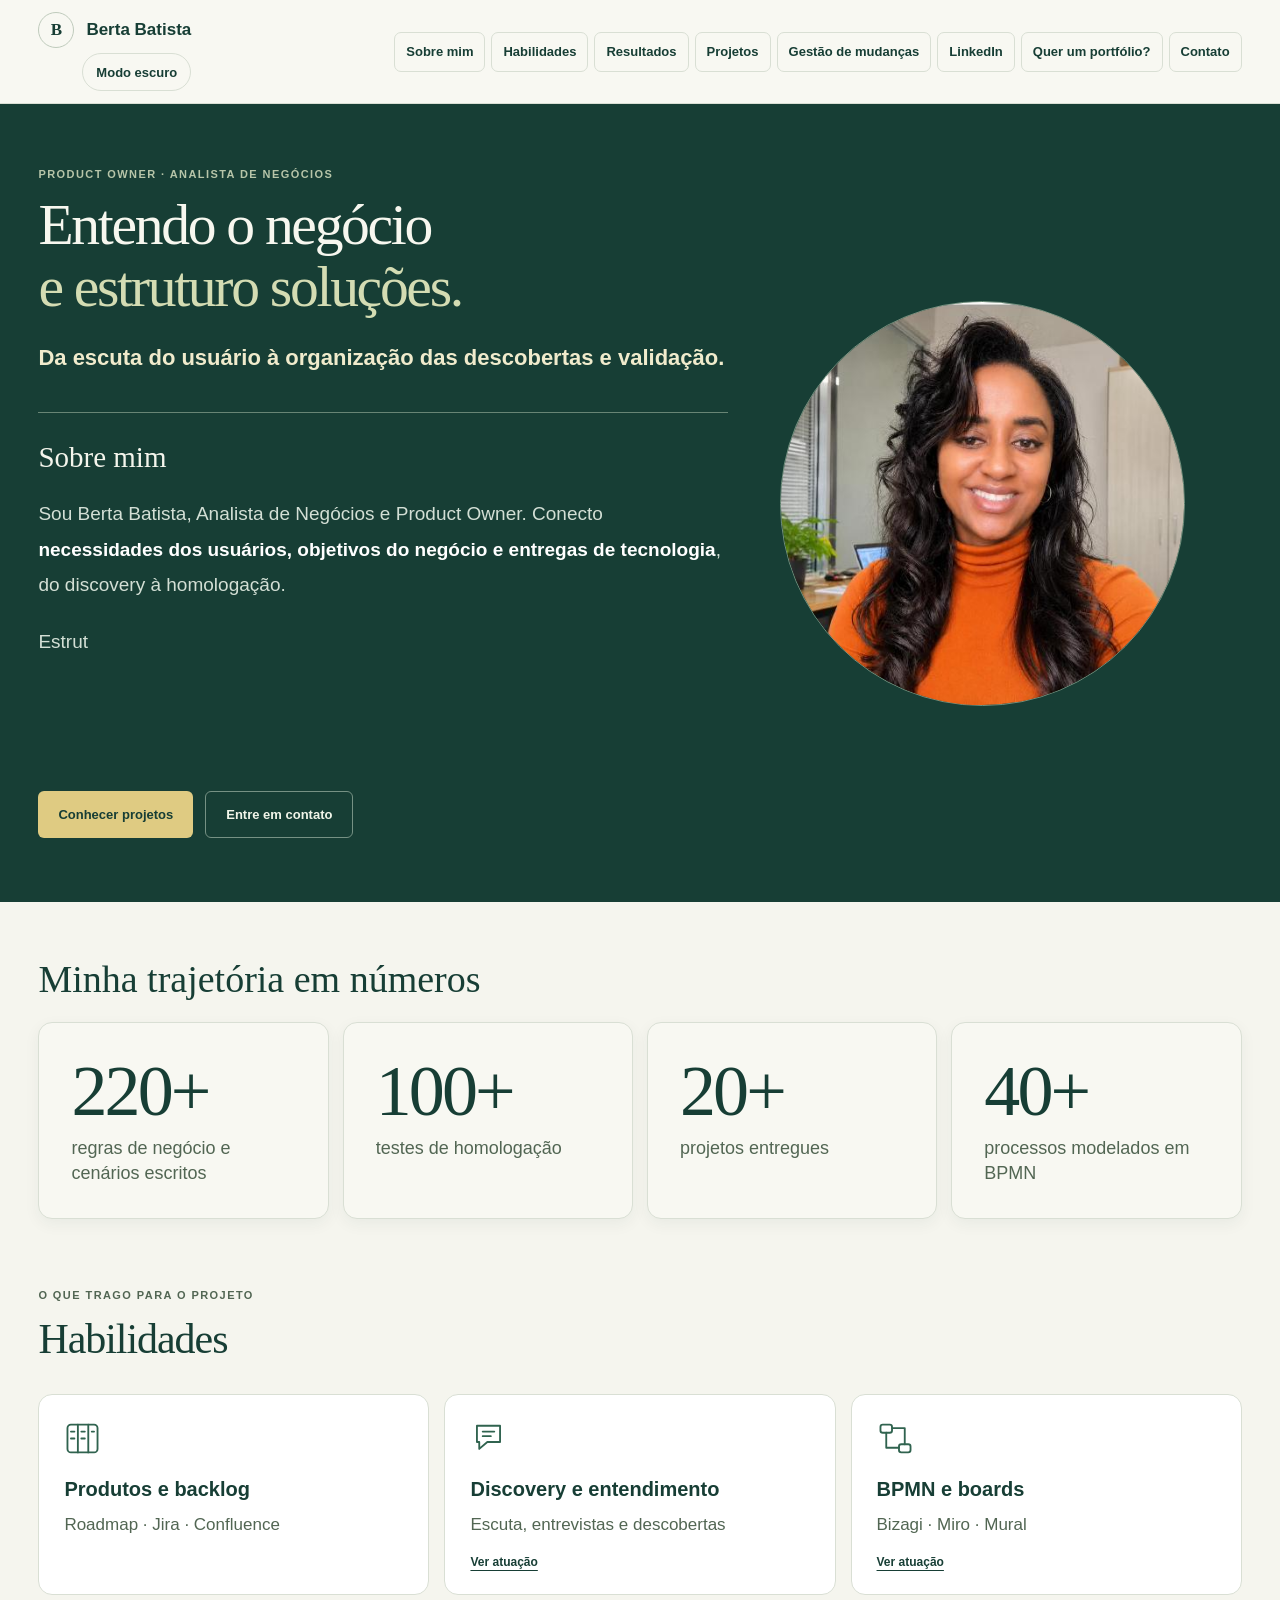
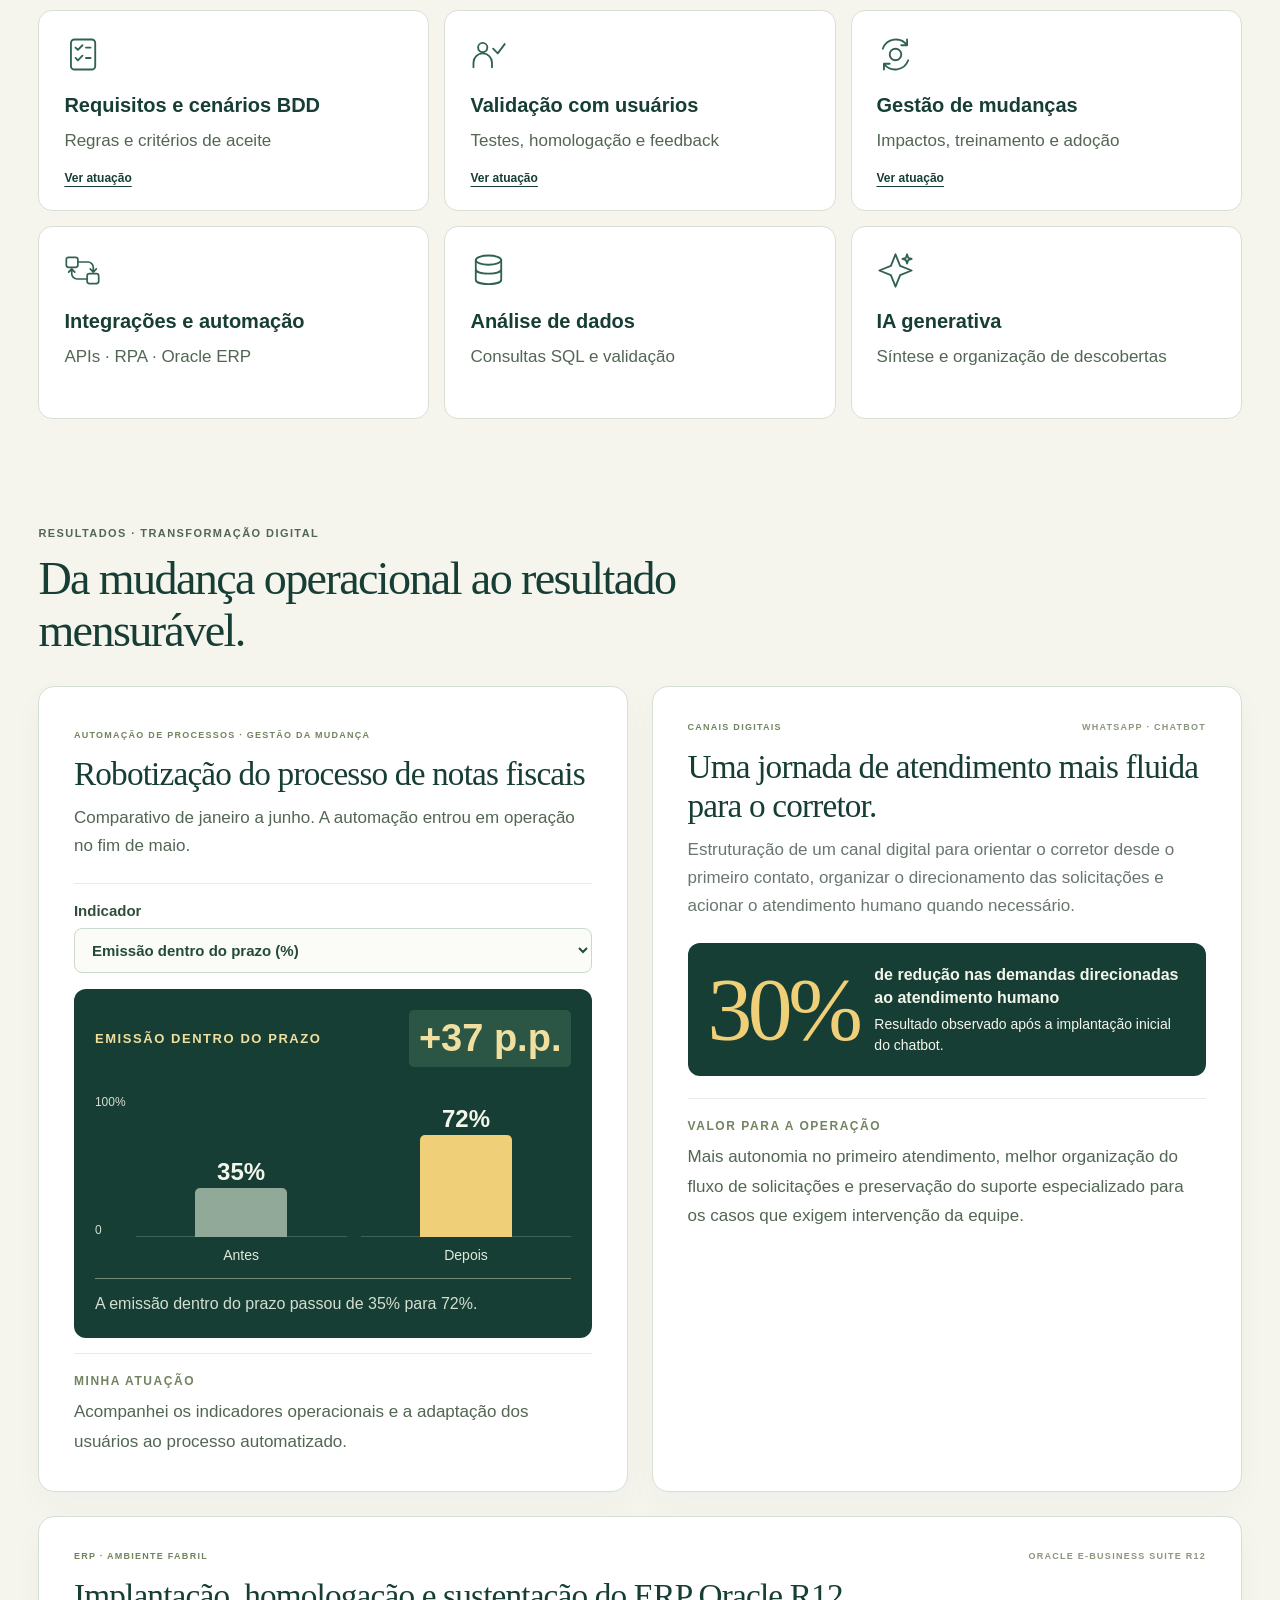
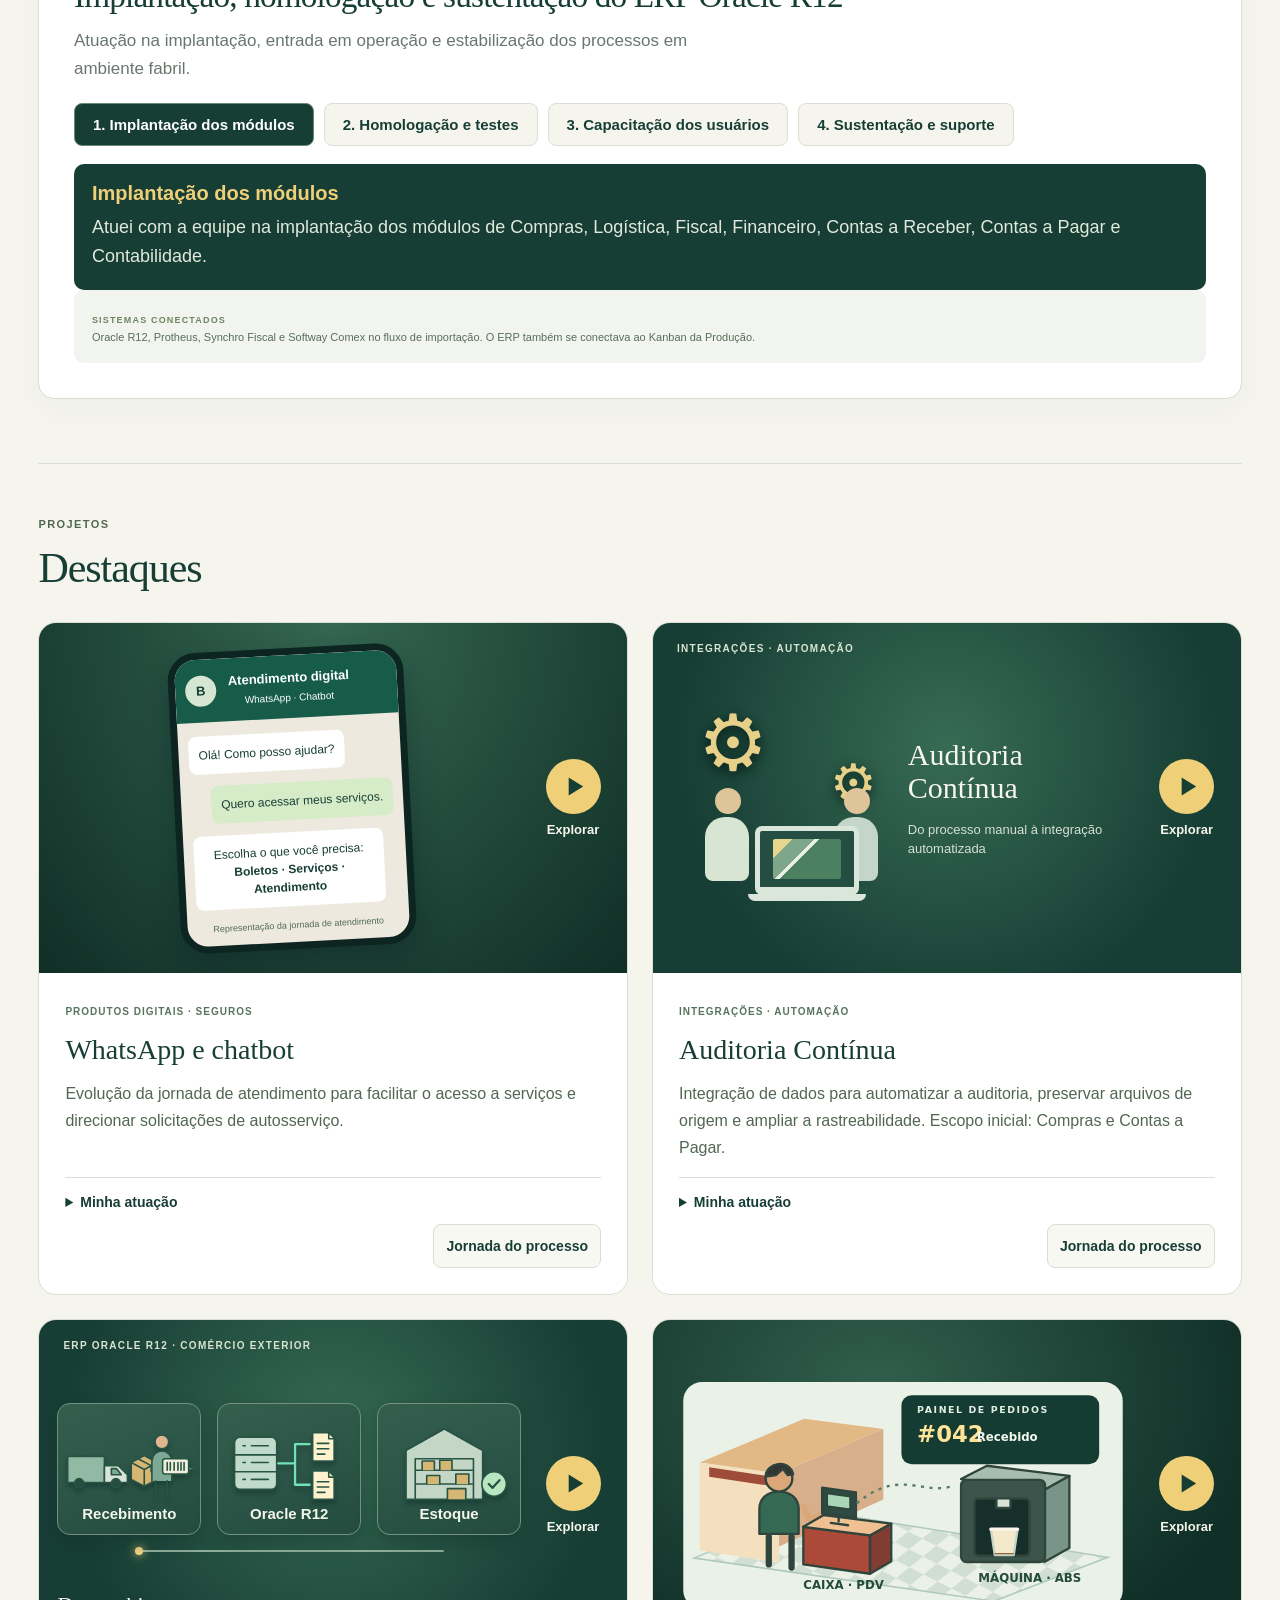
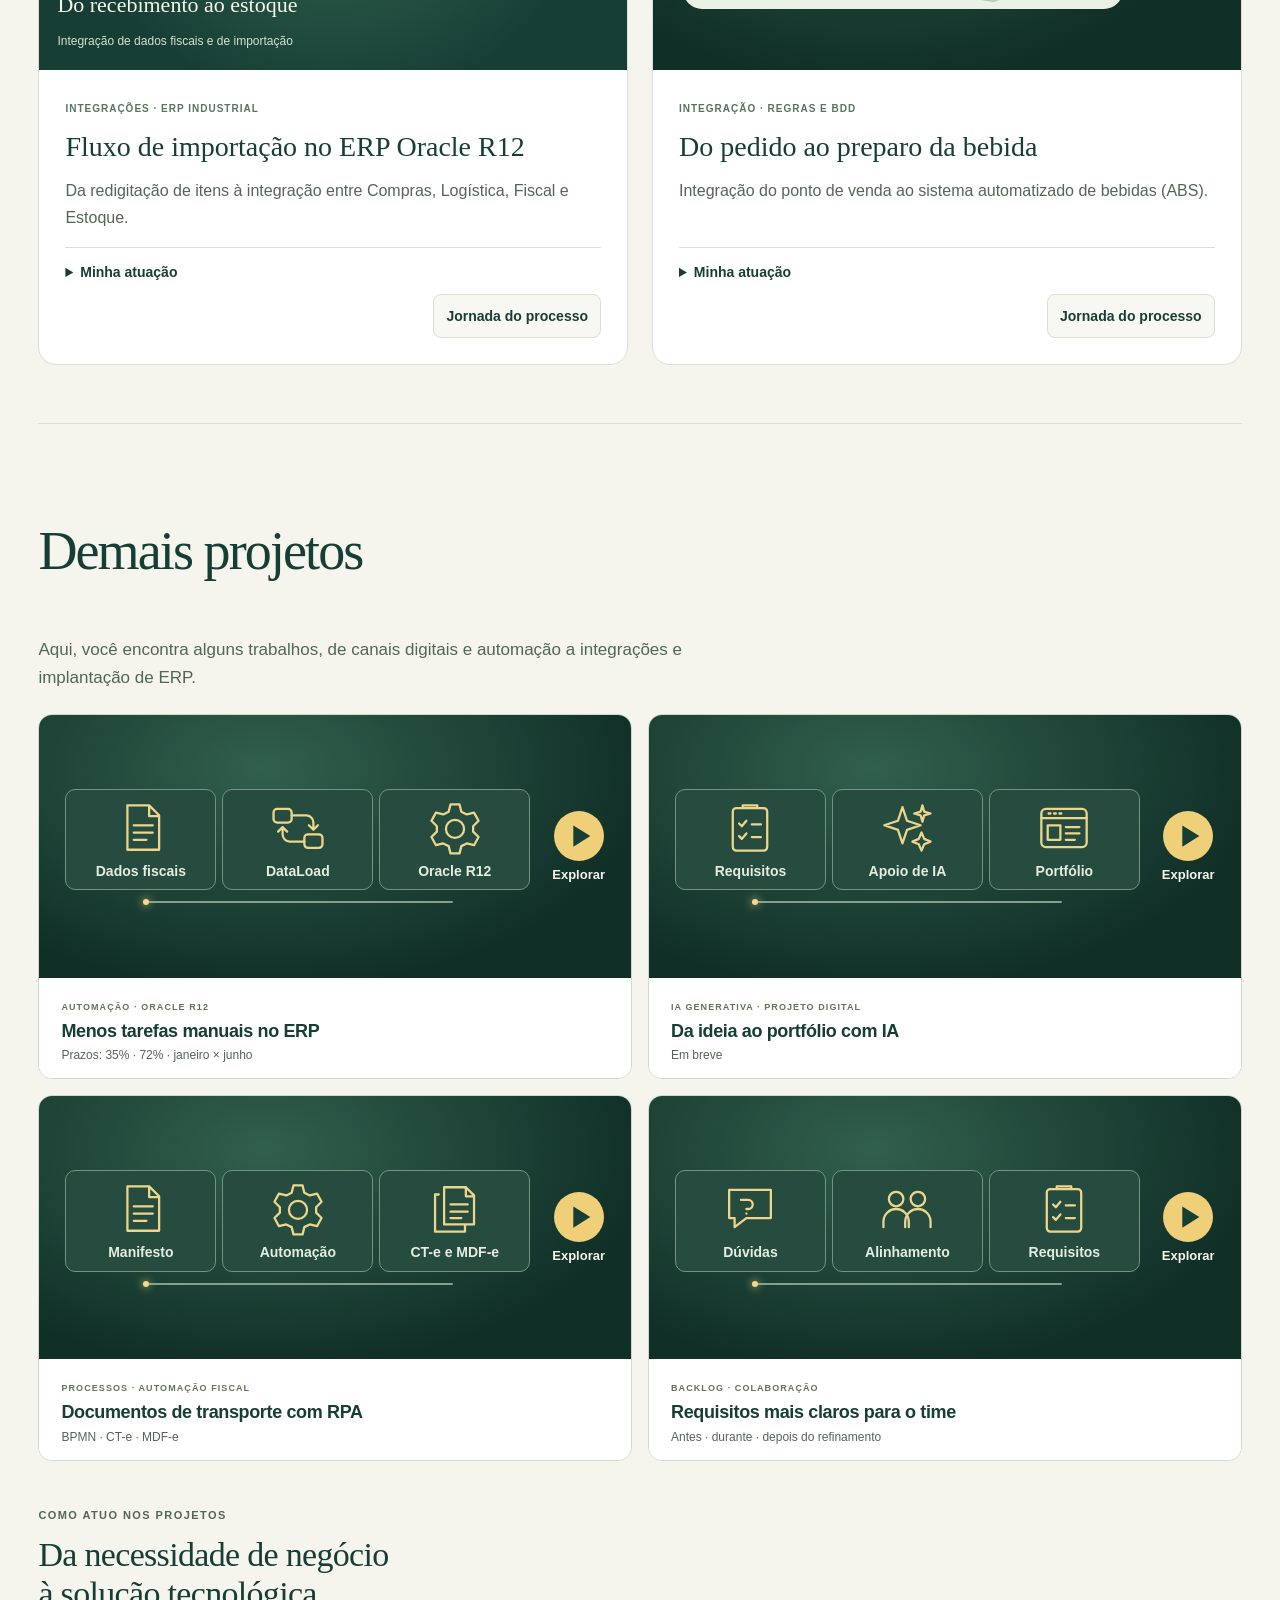
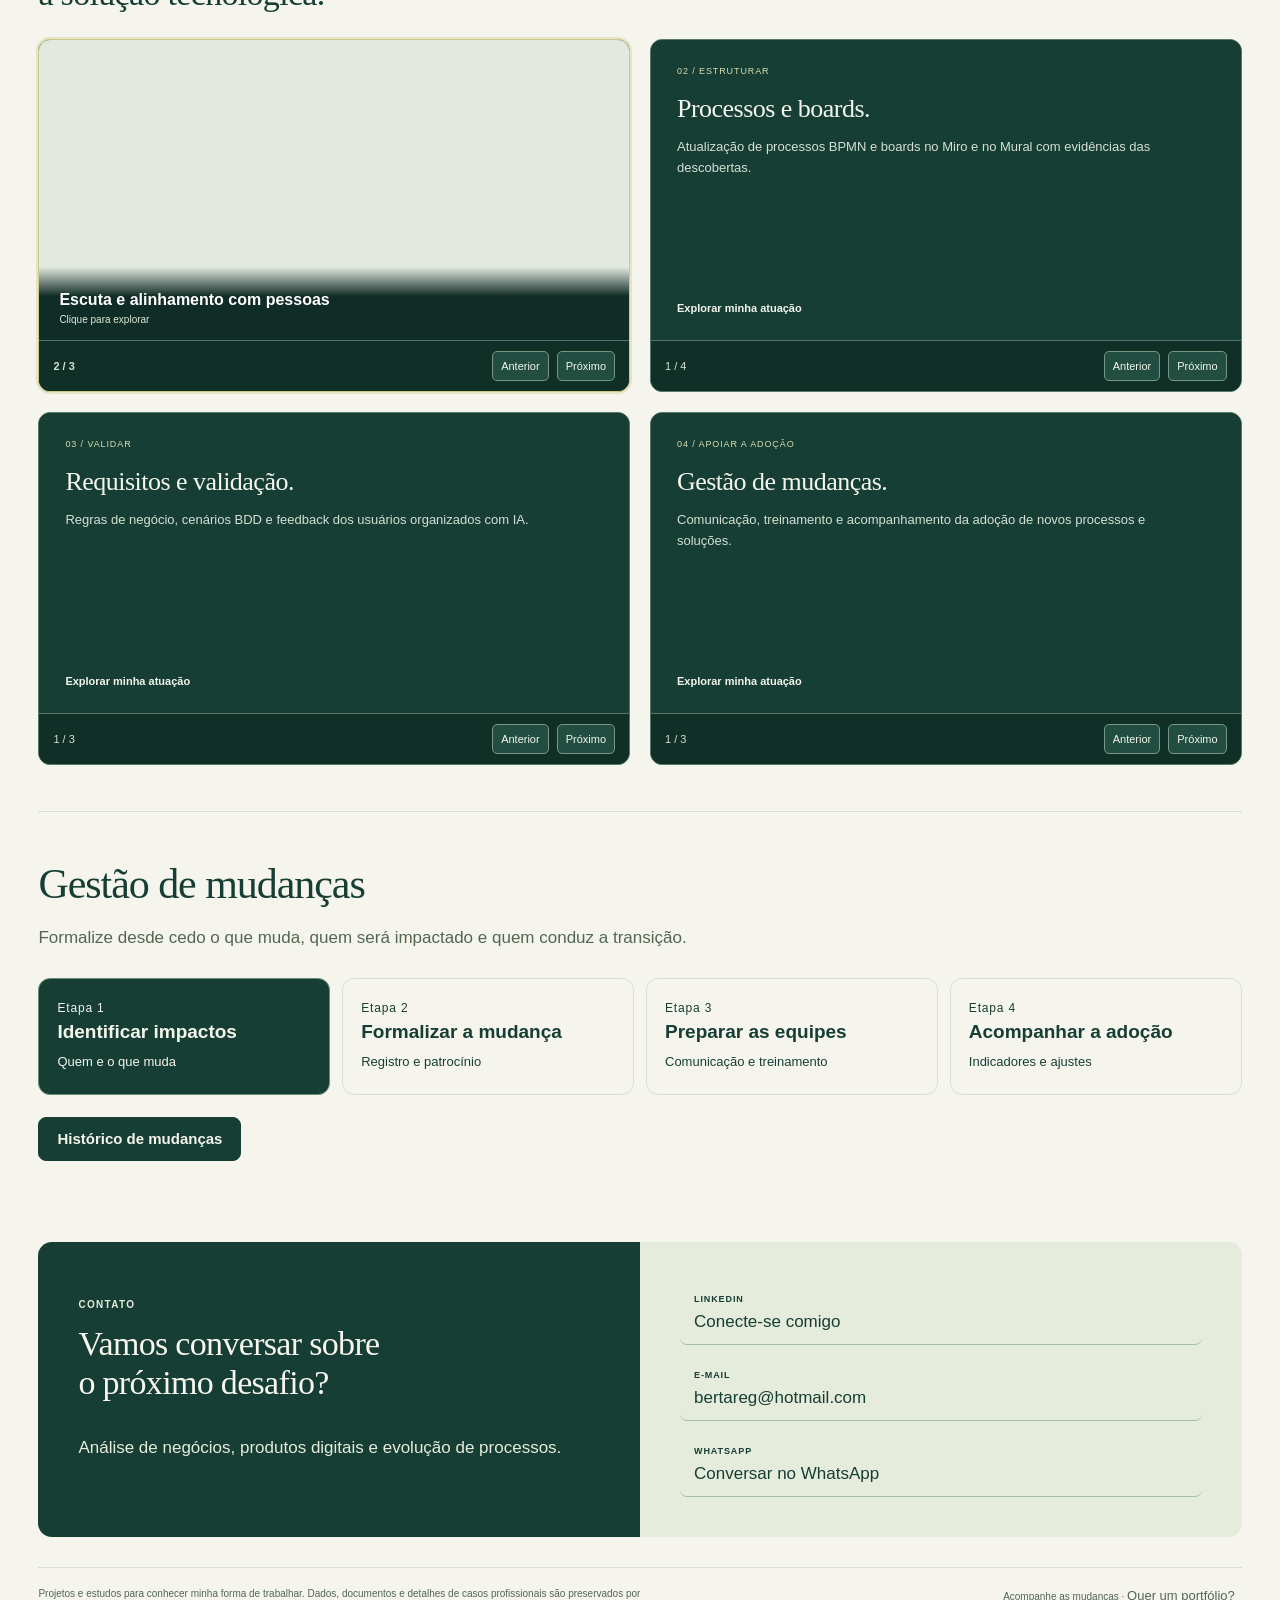
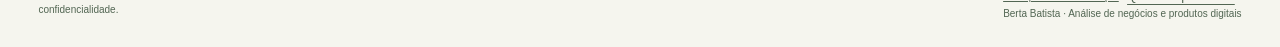
==== commit a5f75a5a: "Show journey actions at the bottom right of featured cards" ====
--- a/index.html
+++ b/index.html
@@ -426,8 +426,8 @@
 #destaques .feature-copy{display:grid;grid-row:span 3;grid-template-rows:subgrid;row-gap:0}
 #destaques .feature-intro,#destaques .feature-copy details{min-width:0}
 #destaques .feature-copy details{align-self:start}
-#destaques .feature-actions{display:none;align-self:end;flex-wrap:wrap;gap:8px;margin-top:14px}
-#destaques .feature-copy:has(>details[open])>.feature-actions{display:flex}
+#destaques .feature-actions{display:flex;align-self:end;justify-content:flex-end;flex-wrap:wrap;gap:8px;margin-top:14px}
+#destaques .feature-copy:not(:has(>details[open])) [data-study-access="canais"]{display:none}
 .study-access-form{display:grid;gap:13px}
 .study-access-form label{display:grid;gap:5px;font-weight:650}
 .study-access-form input{width:100%;min-height:44px;padding:9px 11px;font:inherit;color:var(--ink);background:var(--theme-surface);border:1px solid var(--line);border-radius:8px}
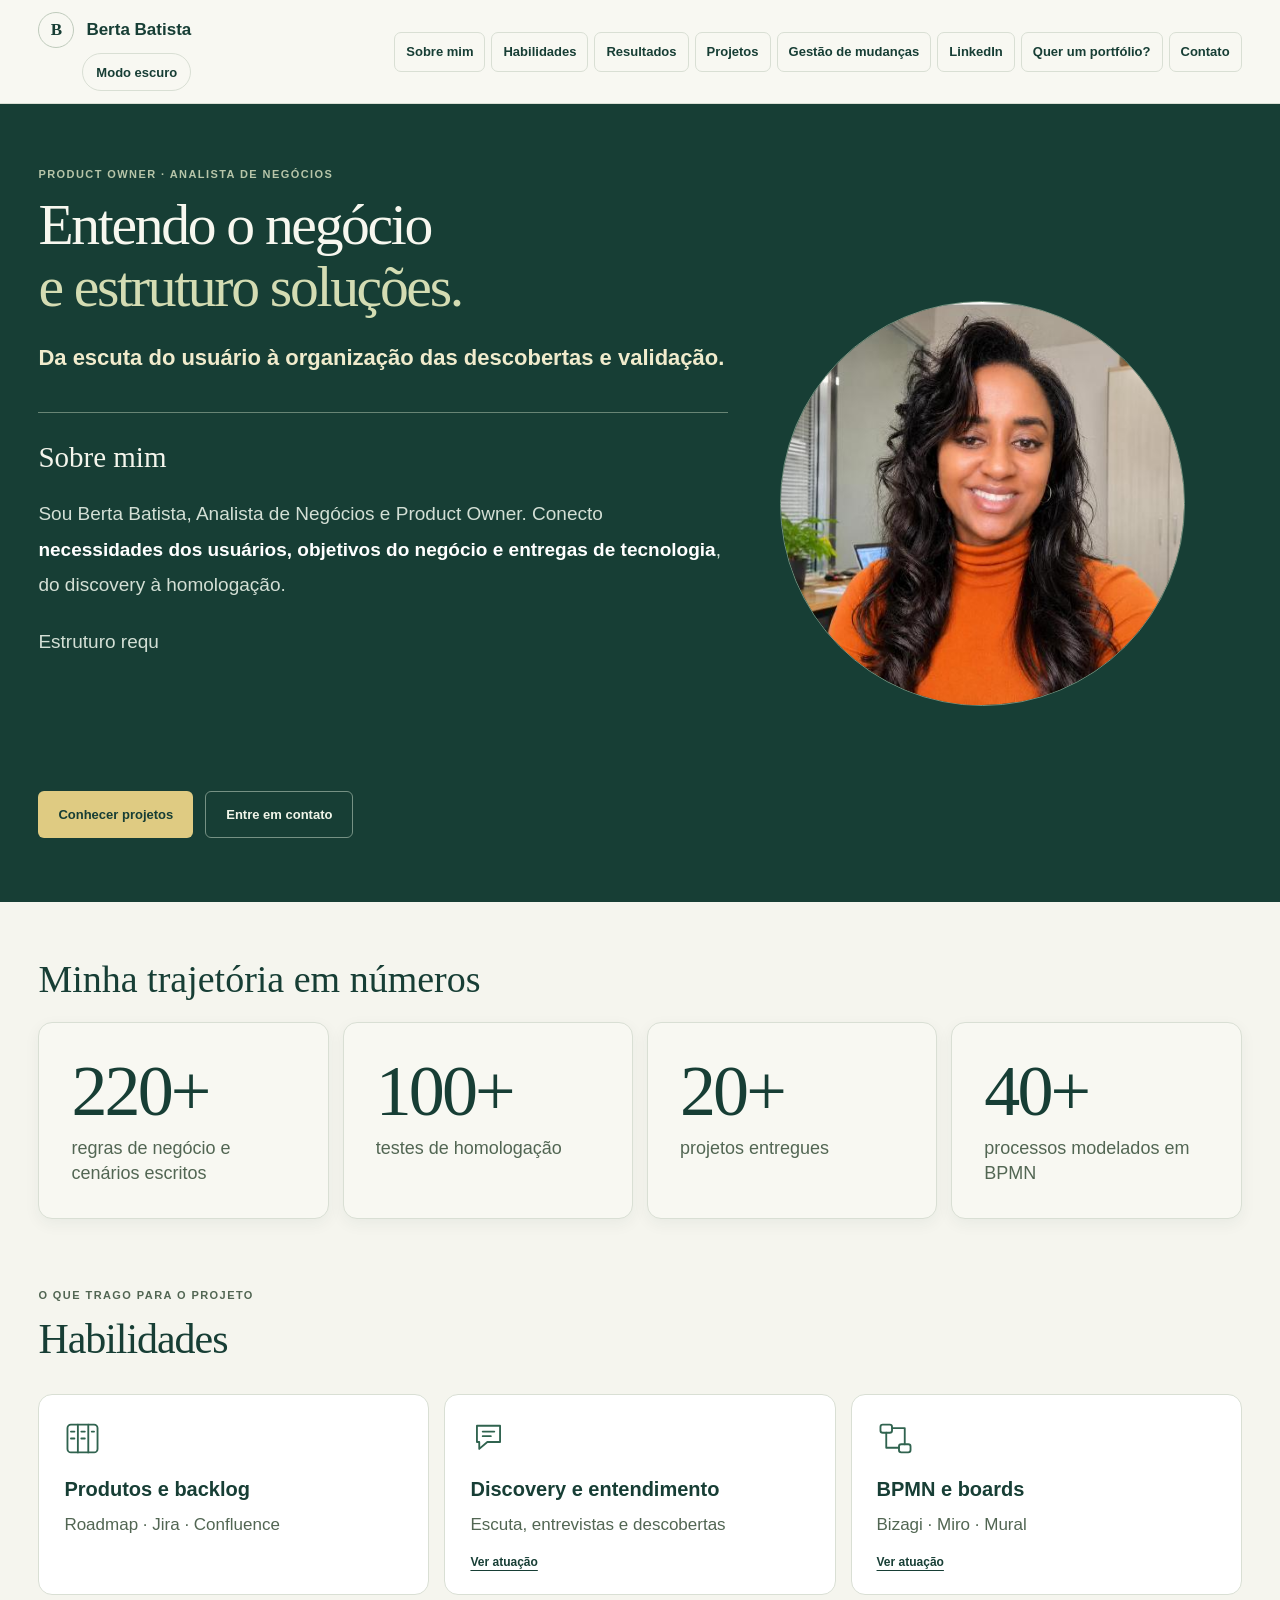
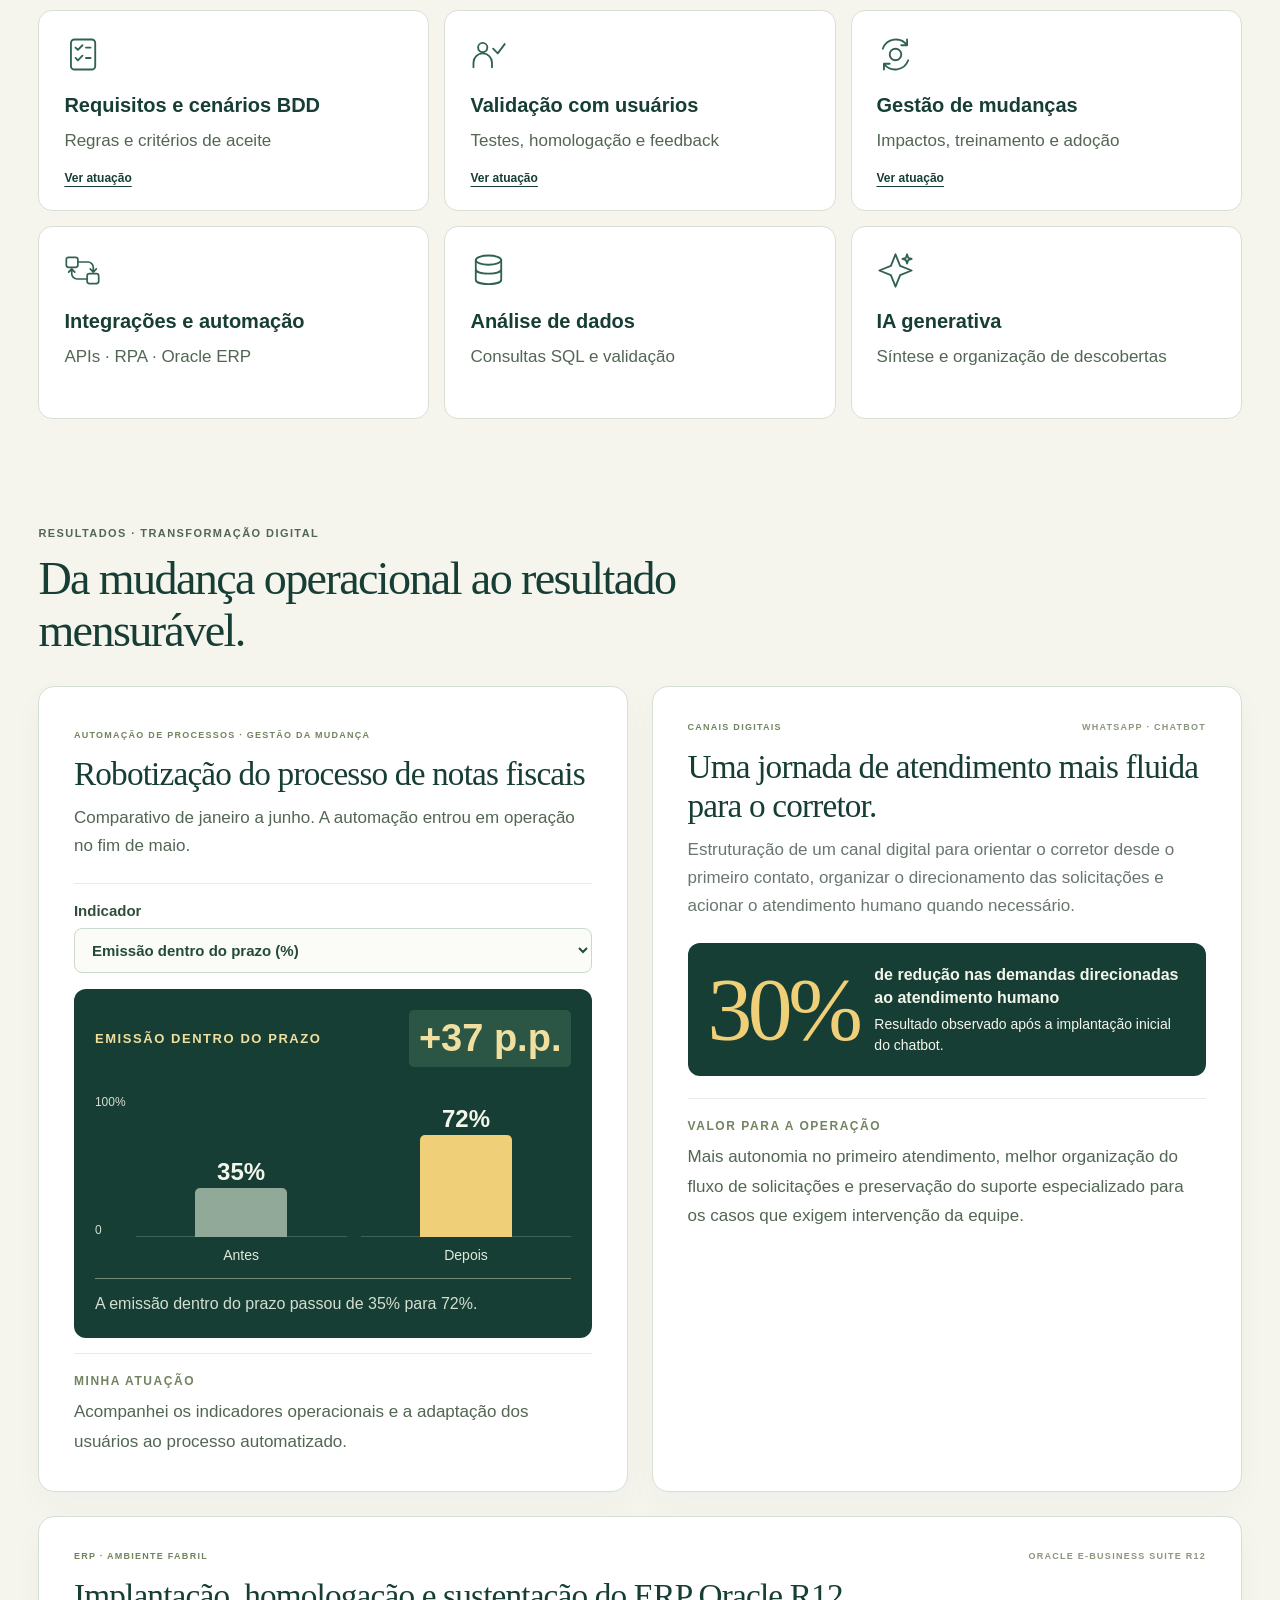
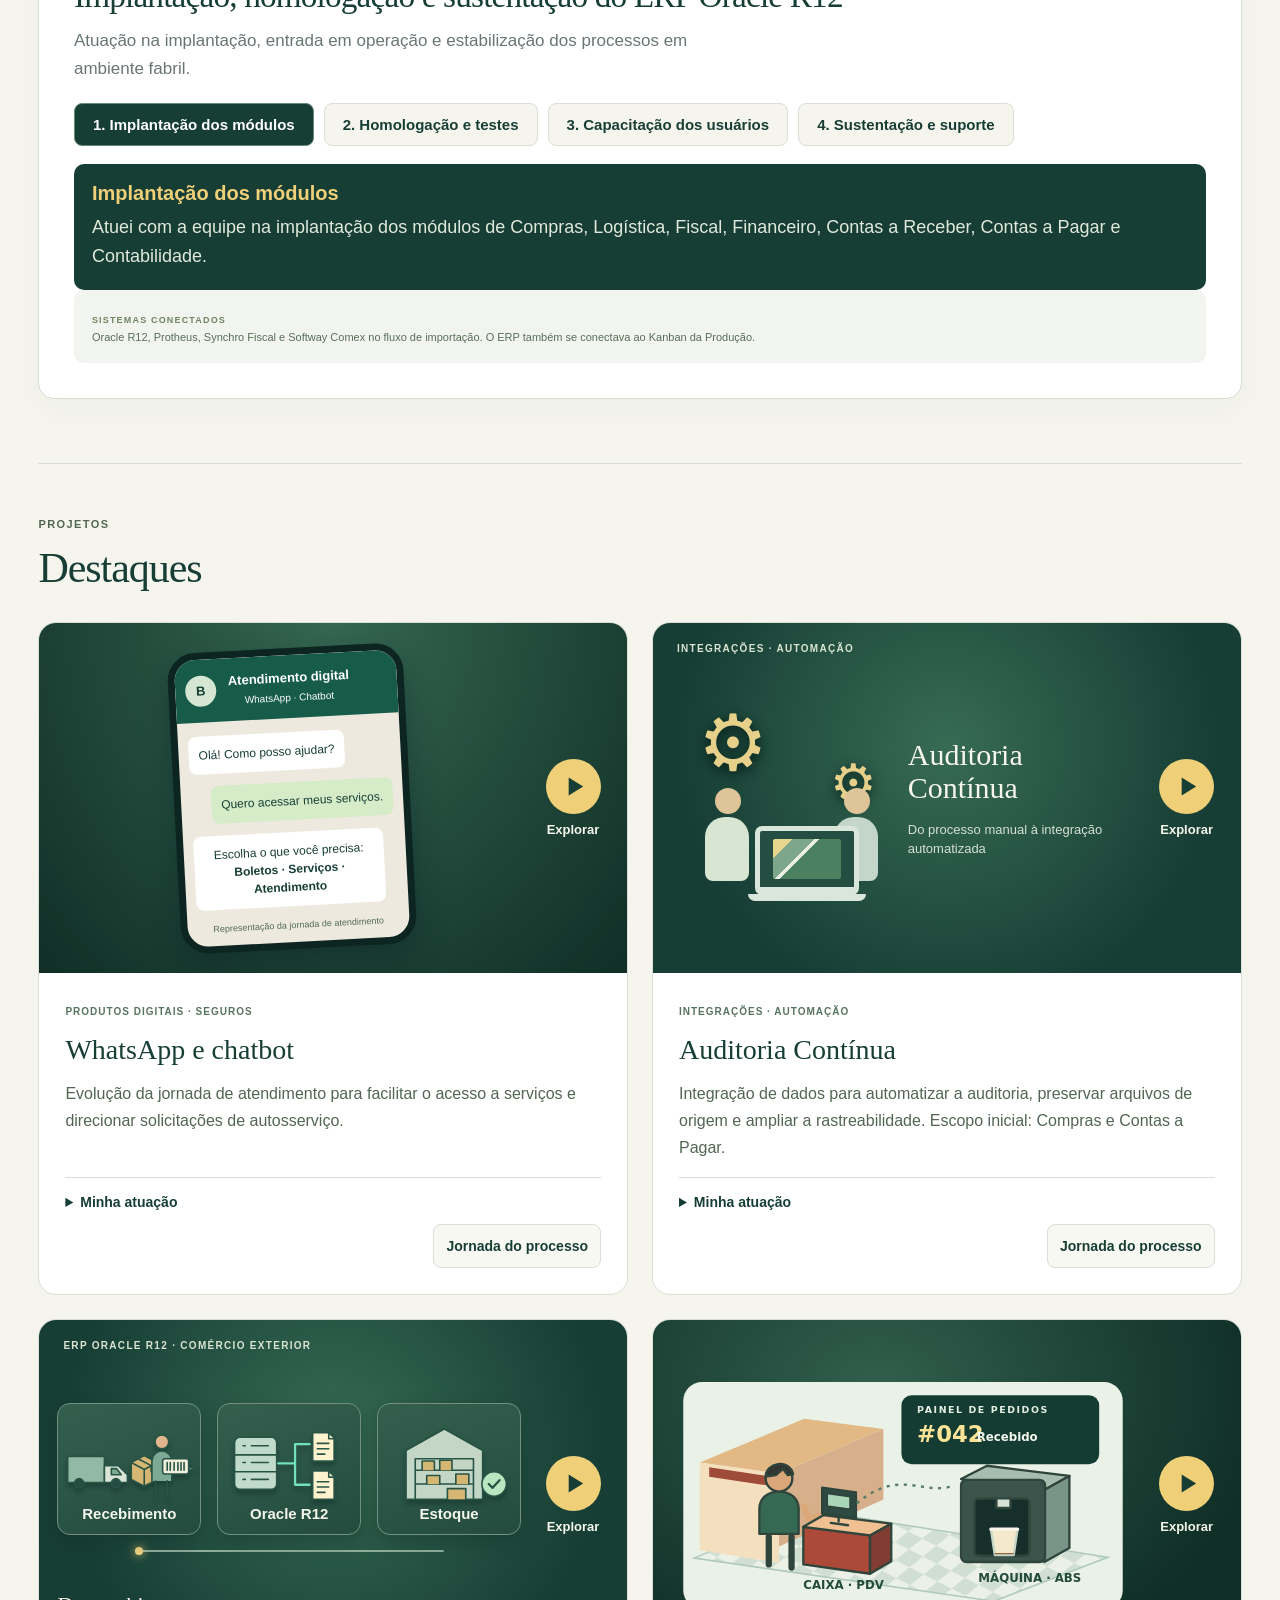
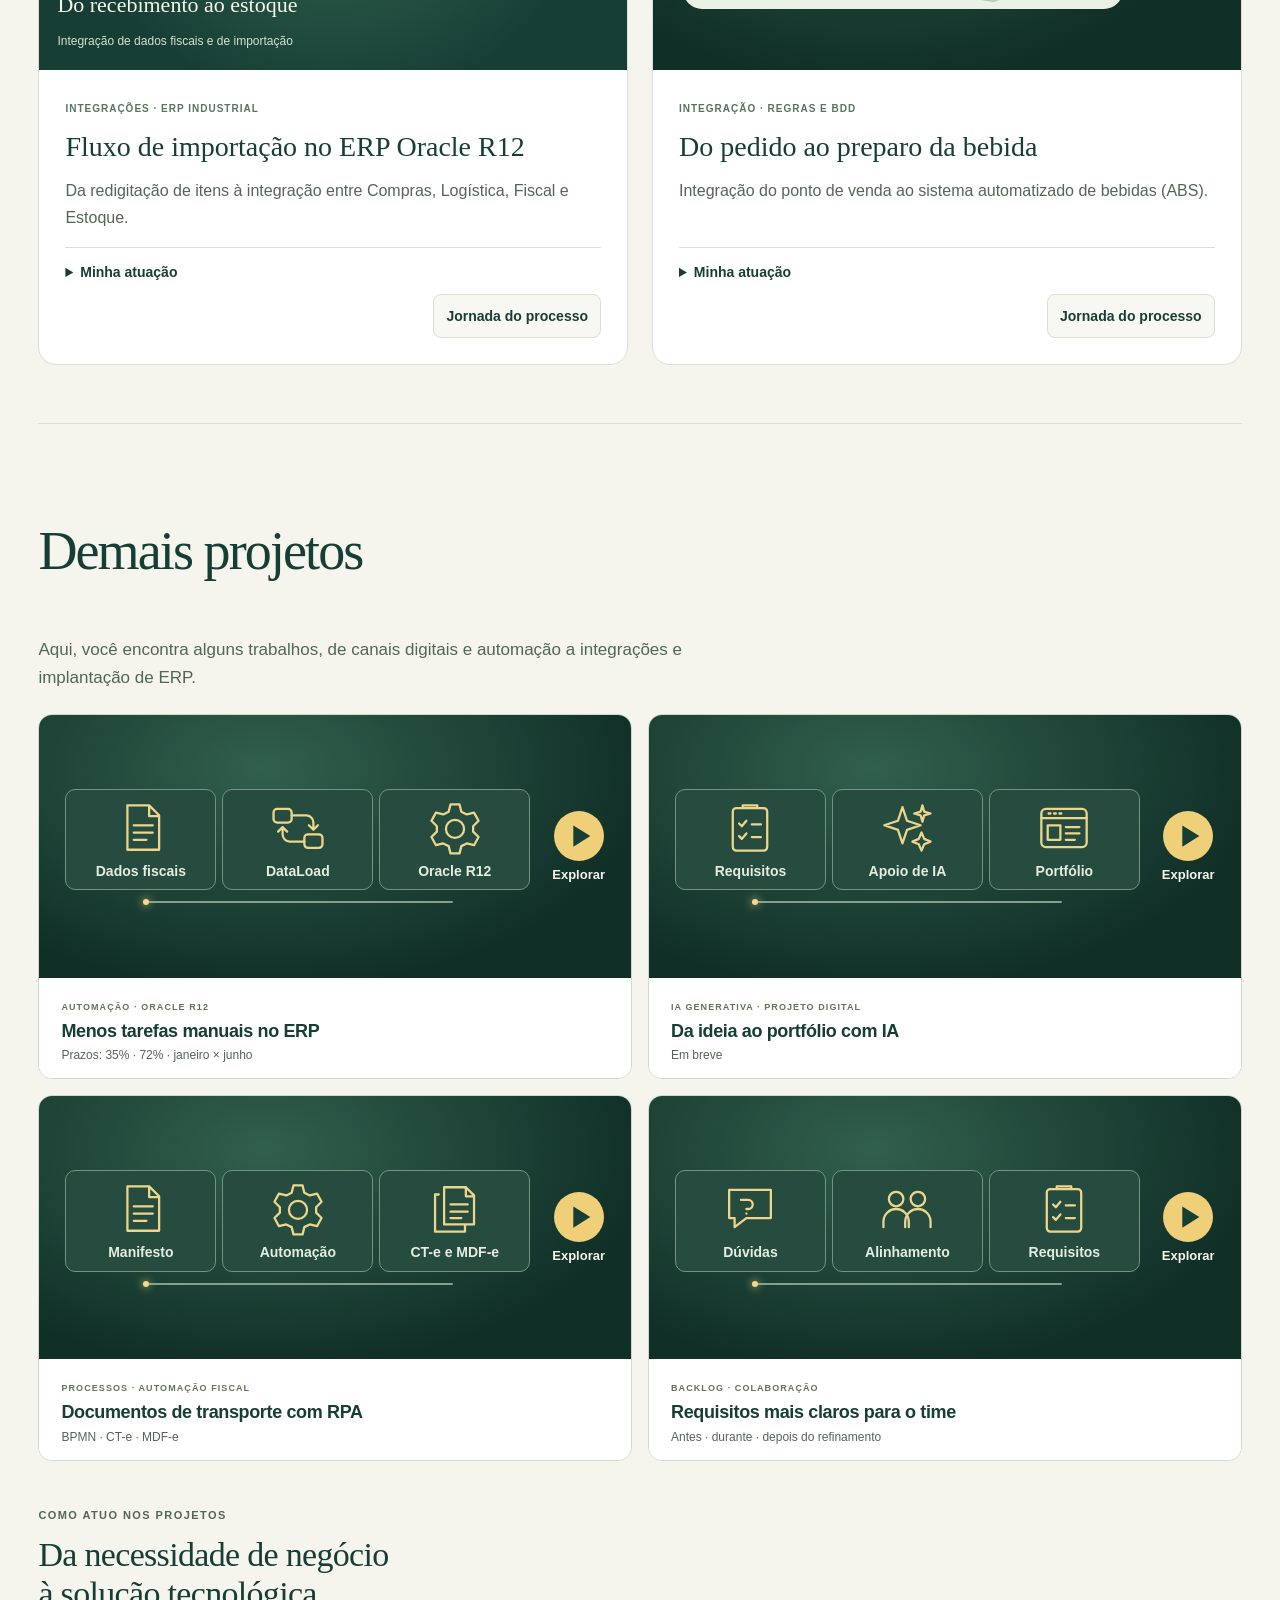
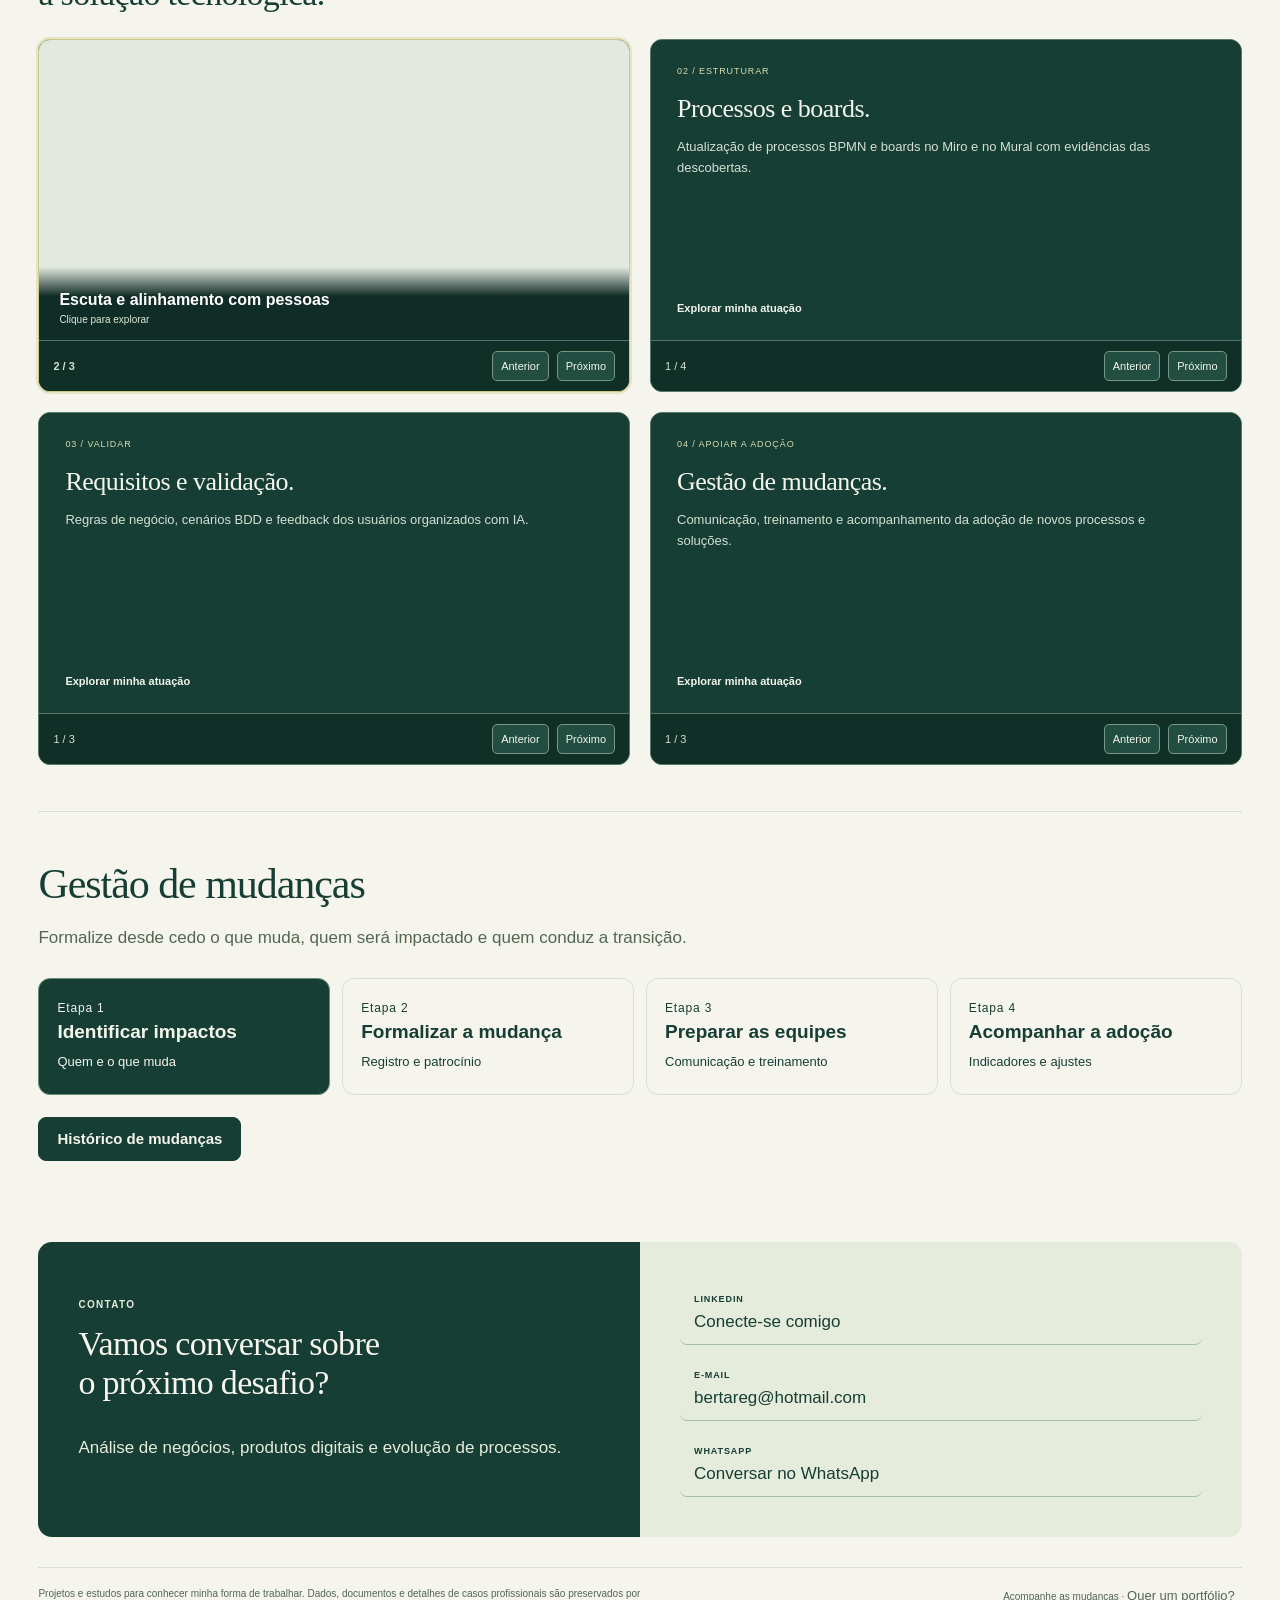
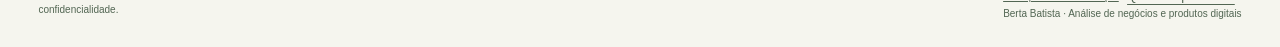
==== commit 21fd4329: "Remove digital channels button from portfolio highlights" ====
--- a/index.html
+++ b/index.html
@@ -427,7 +427,6 @@
 #destaques .feature-intro,#destaques .feature-copy details{min-width:0}
 #destaques .feature-copy details{align-self:start}
 #destaques .feature-actions{display:flex;align-self:end;justify-content:flex-end;flex-wrap:wrap;gap:8px;margin-top:14px}
-#destaques .feature-copy:not(:has(>details[open])) [data-study-access="canais"]{display:none}
 .study-access-form{display:grid;gap:13px}
 .study-access-form label{display:grid;gap:5px;font-weight:650}
 .study-access-form input{width:100%;min-height:44px;padding:9px 11px;font:inherit;color:var(--ink);background:var(--theme-surface);border:1px solid var(--line);border-radius:8px}
@@ -516,7 +515,7 @@
   </div>
 </section>
 <section id="projetos" aria-labelledby="featured-title">
-<section class="featured-section" id="destaques" aria-labelledby="featured-title"><p class="eyebrow">PROJETOS</p><h2 id="featured-title" class="editorial-title">Destaques</h2><div class="featured-grid"><article class="feature-card"><button type="button" class="chat-preview" id="telas-whatsapp" aria-label="Abrir a apresentação de WhatsApp e chatbot" aria-haspopup="dialog"><div class="chat-phone"><div class="chat-top"><span class="chat-avatar" aria-hidden="true">B</span><span>Atendimento digital<small>WhatsApp · Chatbot</small></span></div><div class="chat-body"><span class="bubble incoming">Olá! Como posso ajudar?</span><span class="bubble outgoing">Quero acessar meus serviços.</span><span class="bubble incoming">Escolha o que você precisa:<br><b>Boletos · Serviços · Atendimento</b></span></div><span class="chat-foot">Representação da jornada de atendimento</span></div><span class="video-play"><svg viewBox="0 0 24 24" aria-hidden="true" focusable="false"><path fill="currentColor" d="M8 4.5v15L20 12z"/></svg><span>Explorar</span></span></button><div class="feature-copy"><div class="feature-intro"><span class="feature-tag">PRODUTOS DIGITAIS · SEGUROS</span><h3>WhatsApp e chatbot</h3><p>Evolução da jornada de atendimento para facilitar o acesso a serviços e direcionar solicitações de autosserviço.</p></div><details><summary>Minha atuação</summary><p>Discovery, mapeamento AS IS / TO BE, requisitos e critérios de aceite. Colaboração com negócio, arquitetura, desenvolvimento e UX/UI, além do acompanhamento de testes e homologação.</p></details><div class="feature-actions"><button class="feature-action" type="button" data-study-access="canais">Canais digitais e MVP</button><button class="feature-action" type="button" data-study-access="whatsapp">Jornada do processo</button></div></div></article><article class="feature-card"><button id="open-audit" class="audit-cover process-cover" type="button" aria-label="Abrir os cenários AS IS e TO BE da Auditoria Contínua"><span class="audit-cover-kicker">INTEGRAÇÕES · AUTOMAÇÃO</span><span class="audit-illustration" aria-hidden="true"><span class="audit-gear gear-one">⚙</span><span class="audit-gear gear-two">⚙</span><span class="audit-person person-one"><i></i><b></b></span><span class="audit-person person-two"><i></i><b></b></span><span class="audit-laptop"><i></i><b></b></span></span><span class="audit-cover-copy"><strong>Auditoria Contínua</strong><small>Do processo manual à integração automatizada</small></span><span class="video-play"><svg viewBox="0 0 24 24" aria-hidden="true" focusable="false"><path fill="currentColor" d="M8 4.5v15L20 12z"/></svg><span>Explorar</span></span></button><div class="feature-copy"><div class="feature-intro"><span class="feature-tag">INTEGRAÇÕES · AUTOMAÇÃO</span><h3>Auditoria Contínua</h3><p>Integração de dados para automatizar a auditoria, preservar arquivos de origem e ampliar a rastreabilidade. Escopo inicial: Compras e Contas a Pagar.</p></div><details><summary>Minha atuação</summary><p>Estruturação de requisitos e integrações, com foco em evidências, guarda segura dos arquivos e um processo extensível a outras áreas.</p></details><div class="feature-actions"><button class="feature-action" type="button" data-study-access="auditoria">Jornada do processo</button></div></div></article><div class="featured-pair"><article class="feature-card import-feature">
+<section class="featured-section" id="destaques" aria-labelledby="featured-title"><p class="eyebrow">PROJETOS</p><h2 id="featured-title" class="editorial-title">Destaques</h2><div class="featured-grid"><article class="feature-card"><button type="button" class="chat-preview" id="telas-whatsapp" aria-label="Abrir a apresentação de WhatsApp e chatbot" aria-haspopup="dialog"><div class="chat-phone"><div class="chat-top"><span class="chat-avatar" aria-hidden="true">B</span><span>Atendimento digital<small>WhatsApp · Chatbot</small></span></div><div class="chat-body"><span class="bubble incoming">Olá! Como posso ajudar?</span><span class="bubble outgoing">Quero acessar meus serviços.</span><span class="bubble incoming">Escolha o que você precisa:<br><b>Boletos · Serviços · Atendimento</b></span></div><span class="chat-foot">Representação da jornada de atendimento</span></div><span class="video-play"><svg viewBox="0 0 24 24" aria-hidden="true" focusable="false"><path fill="currentColor" d="M8 4.5v15L20 12z"/></svg><span>Explorar</span></span></button><div class="feature-copy"><div class="feature-intro"><span class="feature-tag">PRODUTOS DIGITAIS · SEGUROS</span><h3>WhatsApp e chatbot</h3><p>Evolução da jornada de atendimento para facilitar o acesso a serviços e direcionar solicitações de autosserviço.</p></div><details><summary>Minha atuação</summary><p>Discovery, mapeamento AS IS / TO BE, requisitos e critérios de aceite. Colaboração com negócio, arquitetura, desenvolvimento e UX/UI, além do acompanhamento de testes e homologação.</p></details><div class="feature-actions"><button class="feature-action" type="button" data-study-access="whatsapp">Jornada do processo</button></div></div></article><article class="feature-card"><button id="open-audit" class="audit-cover process-cover" type="button" aria-label="Abrir os cenários AS IS e TO BE da Auditoria Contínua"><span class="audit-cover-kicker">INTEGRAÇÕES · AUTOMAÇÃO</span><span class="audit-illustration" aria-hidden="true"><span class="audit-gear gear-one">⚙</span><span class="audit-gear gear-two">⚙</span><span class="audit-person person-one"><i></i><b></b></span><span class="audit-person person-two"><i></i><b></b></span><span class="audit-laptop"><i></i><b></b></span></span><span class="audit-cover-copy"><strong>Auditoria Contínua</strong><small>Do processo manual à integração automatizada</small></span><span class="video-play"><svg viewBox="0 0 24 24" aria-hidden="true" focusable="false"><path fill="currentColor" d="M8 4.5v15L20 12z"/></svg><span>Explorar</span></span></button><div class="feature-copy"><div class="feature-intro"><span class="feature-tag">INTEGRAÇÕES · AUTOMAÇÃO</span><h3>Auditoria Contínua</h3><p>Integração de dados para automatizar a auditoria, preservar arquivos de origem e ampliar a rastreabilidade. Escopo inicial: Compras e Contas a Pagar.</p></div><details><summary>Minha atuação</summary><p>Estruturação de requisitos e integrações, com foco em evidências, guarda segura dos arquivos e um processo extensível a outras áreas.</p></details><div class="feature-actions"><button class="feature-action" type="button" data-study-access="auditoria">Jornada do processo</button></div></div></article><div class="featured-pair"><article class="feature-card import-feature">
   <button id="open-import" class="audit-cover process-cover" type="button" aria-label="Abrir os cenários AS IS e TO BE da importação no ERP Oracle R12">
     <span class="audit-cover-kicker">ERP ORACLE R12 · COMÉRCIO EXTERIOR</span>
     <span class="import-cover-art" aria-hidden="true">
@@ -989,7 +988,6 @@
 }
 document.getElementById('open-import').onclick=openImport;
 const studyAccessTitles={
- canais:'Estudo de canais digitais e MVP',
  whatsapp:'Jornada do processo · WhatsApp e chatbot',
  auditoria:'Jornada do processo · Auditoria Contínua',
  erp:'Jornada do processo · Fluxo de importação no ERP Oracle R12',
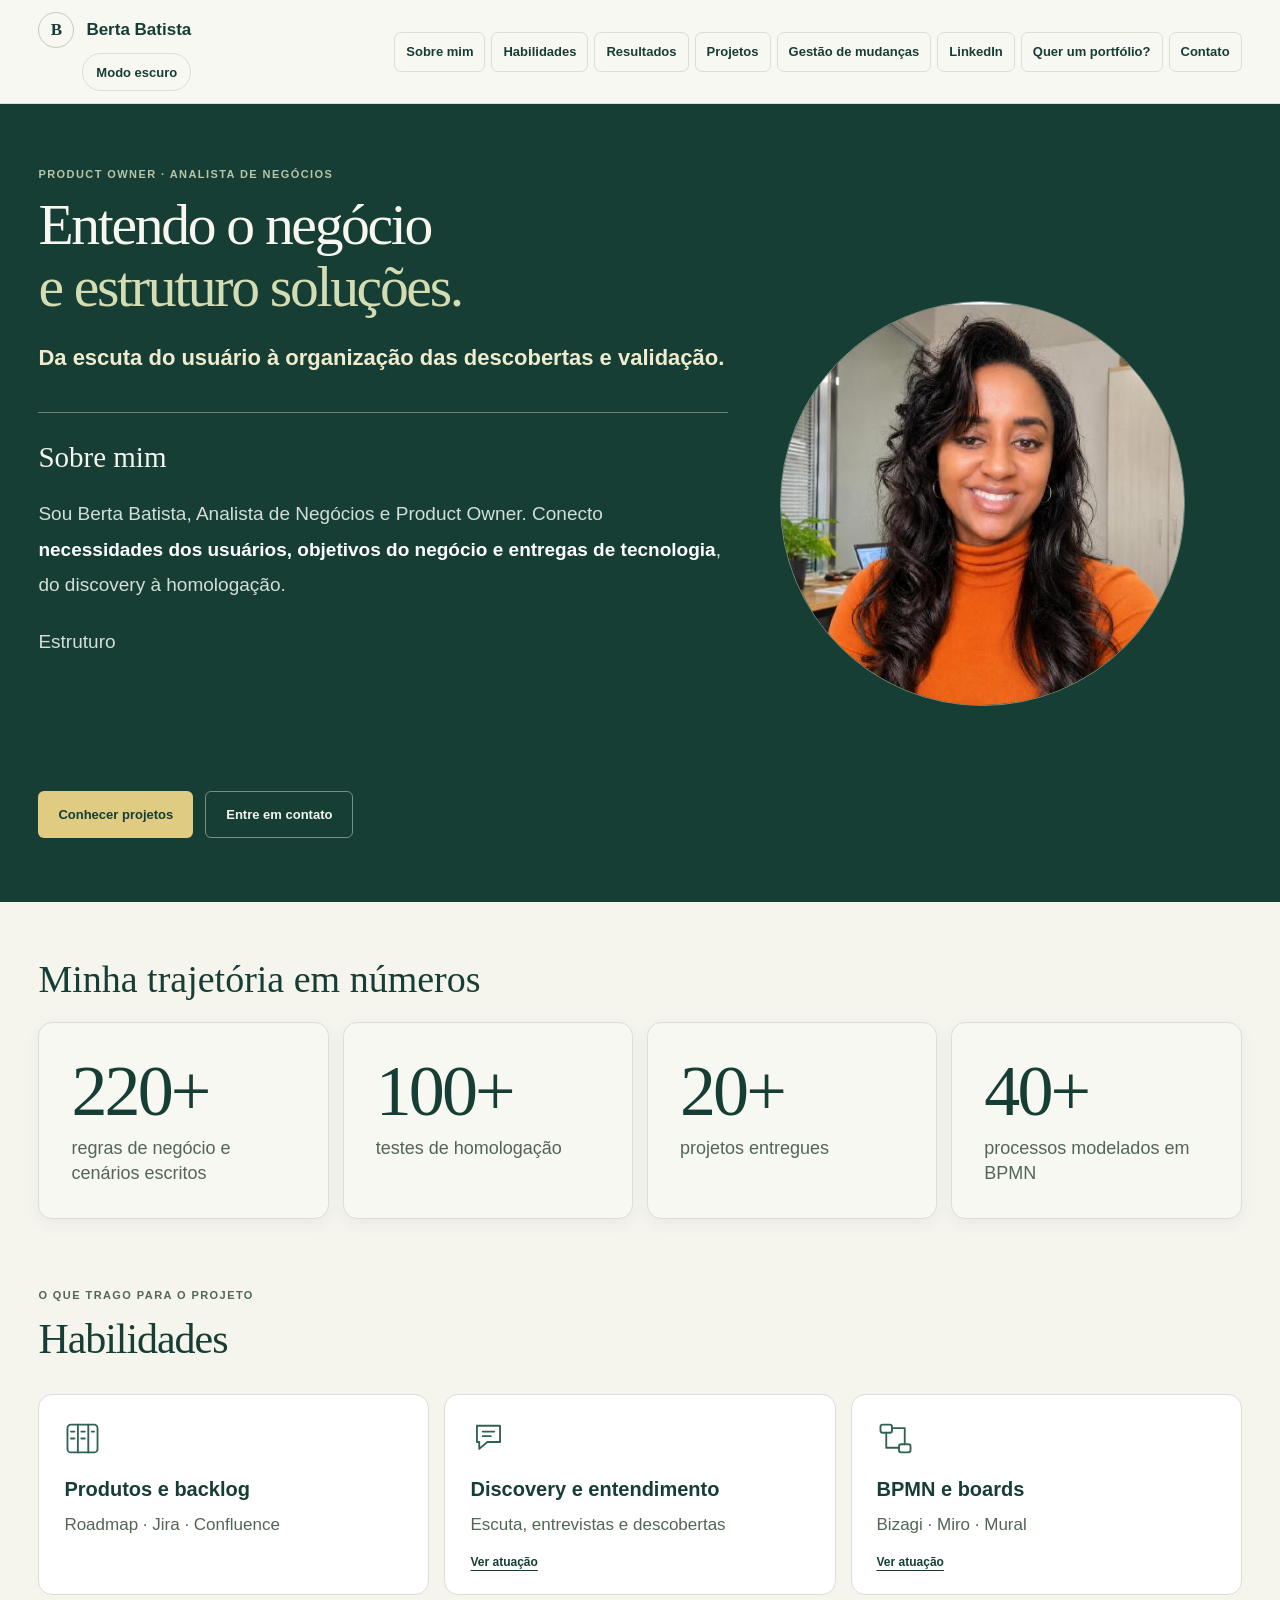
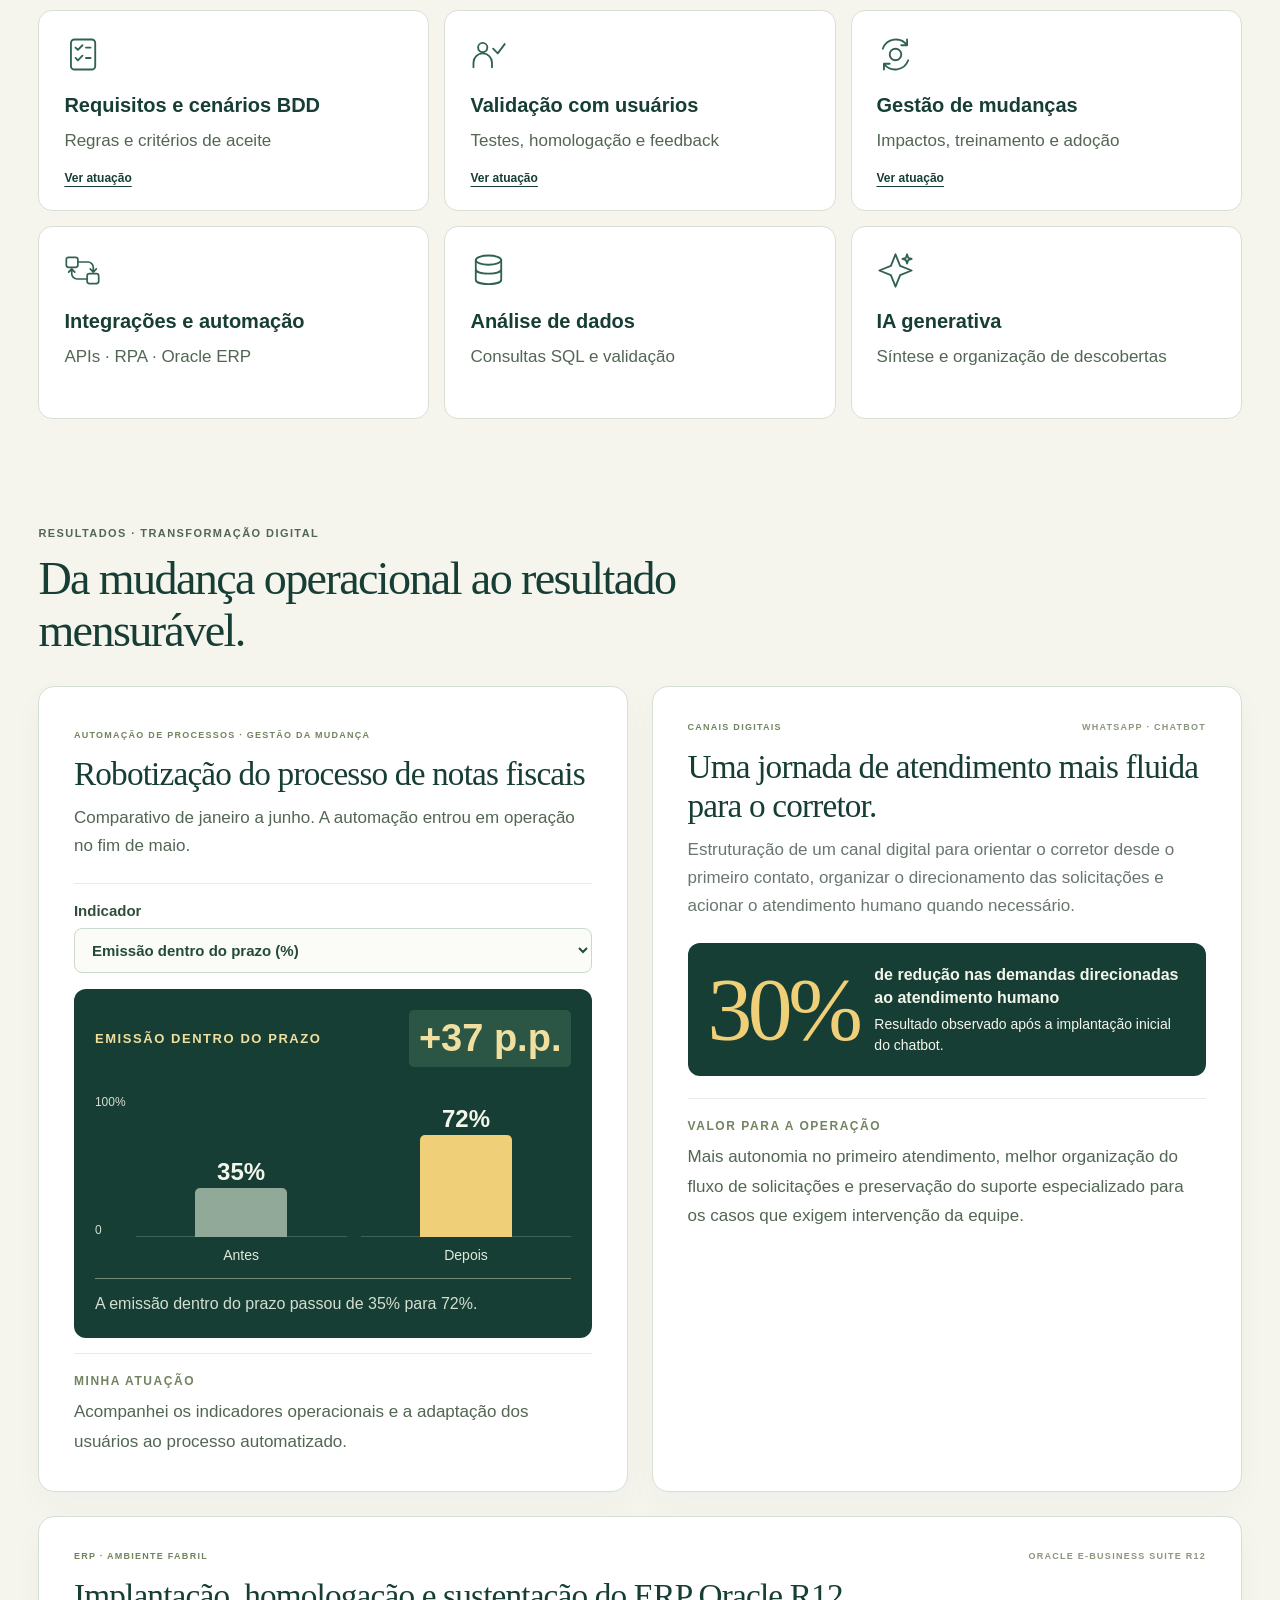
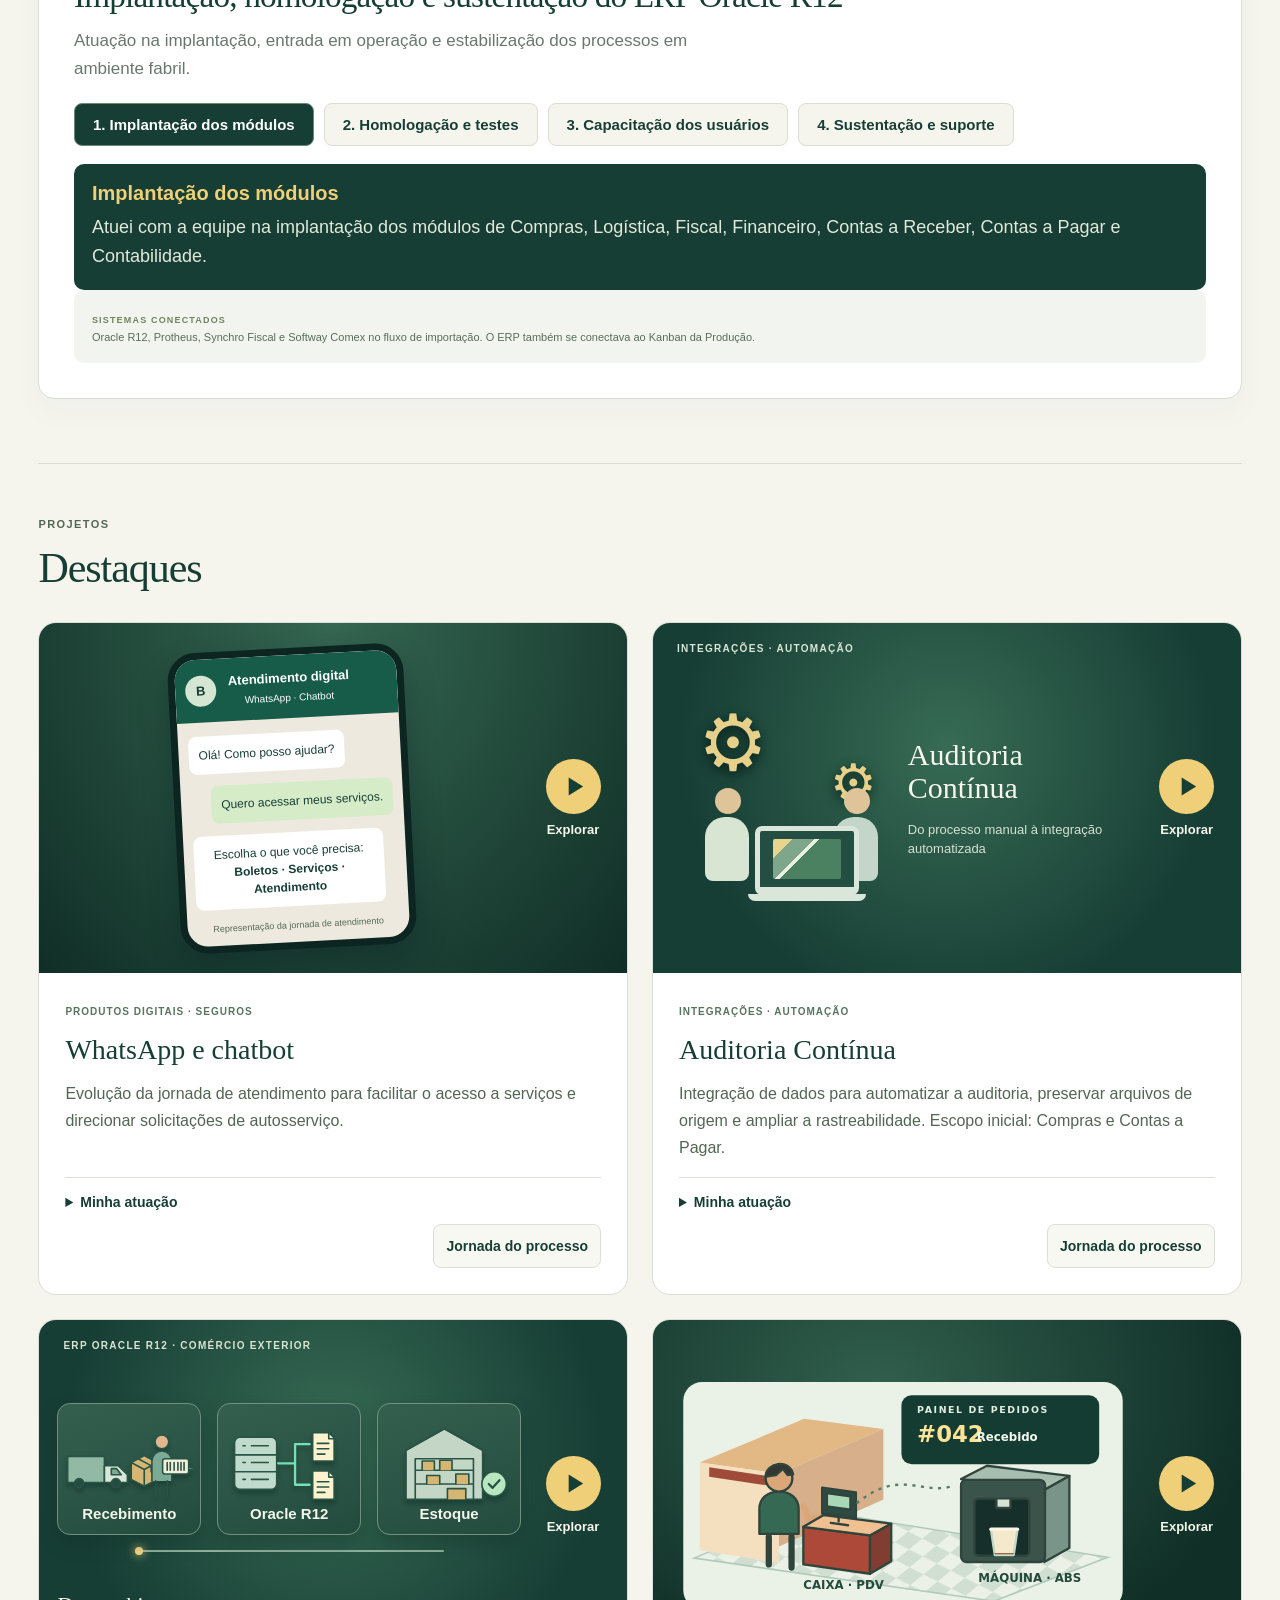
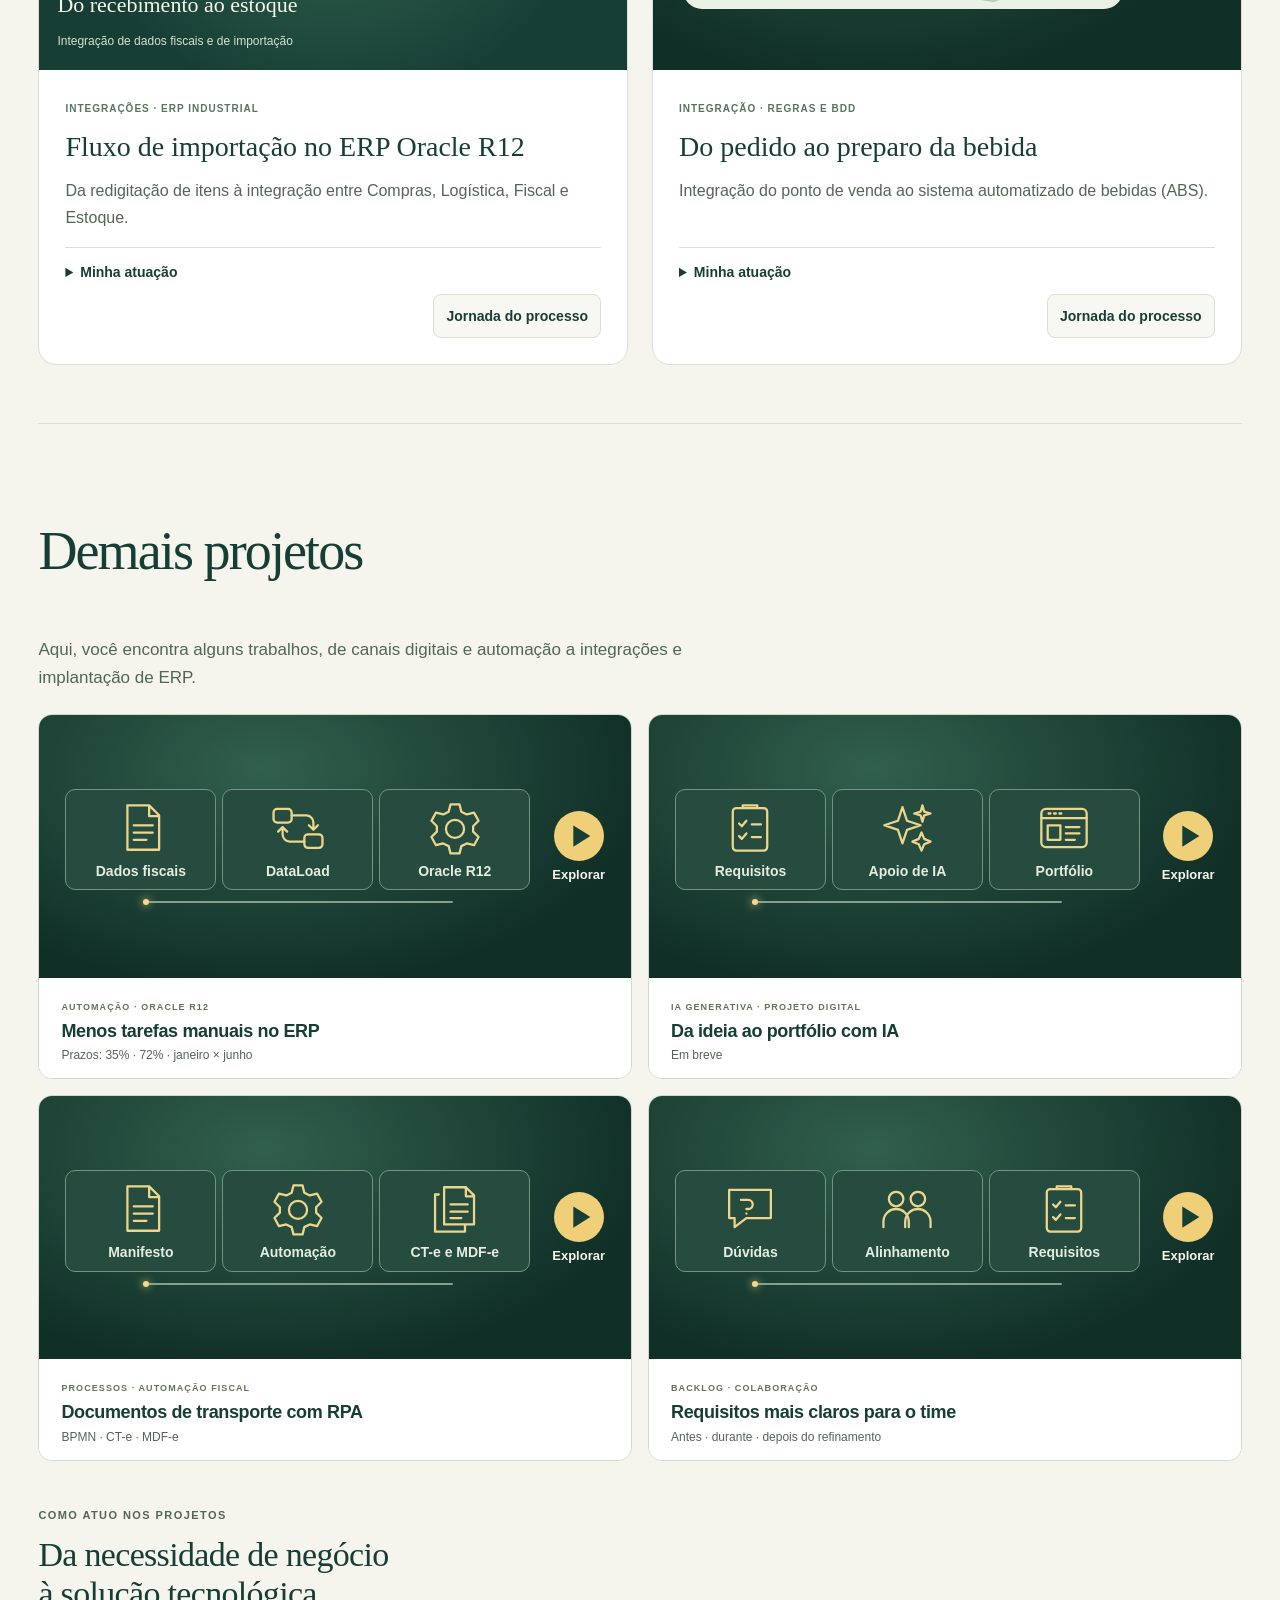
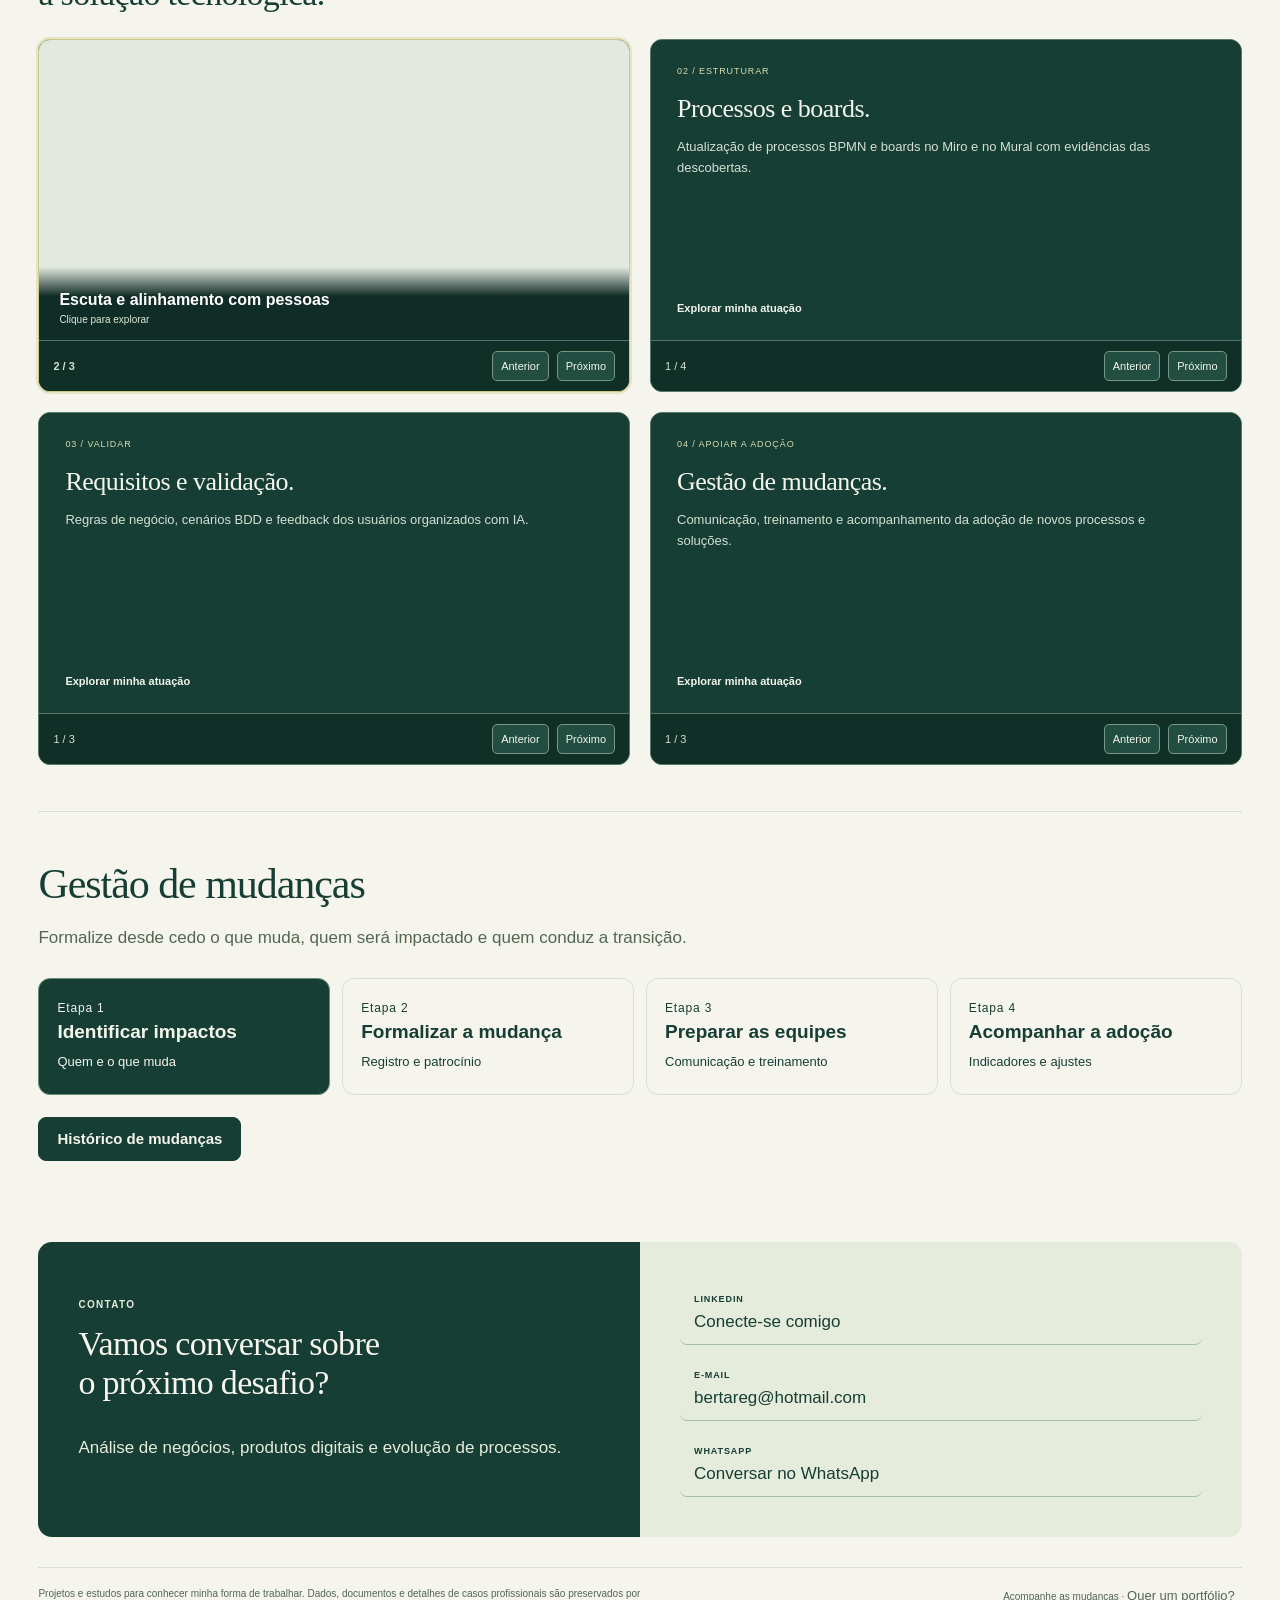
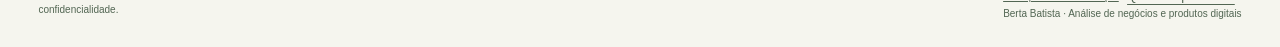
==== commit 10df10e7: "Prevent clipped Explore buttons on mobile project cards" ====
--- a/index.html
+++ b/index.html
@@ -353,7 +353,8 @@
  #grid{grid-template-columns:minmax(0,1fr);gap:20px}
  #grid .card{display:block;width:100%;border-radius:18px}
  #grid .project-cover{
-  grid-template-columns:minmax(0,1fr);aspect-ratio:2 / 1;min-height:min-content;
+  grid-template-columns:minmax(0,1fr);grid-template-rows:auto auto;
+  aspect-ratio:auto;min-height:0;
   gap:18px;padding:24px clamp(12px,4vw,28px) 22px
  }
  .project-cover-flow{width:100%;gap:8px}
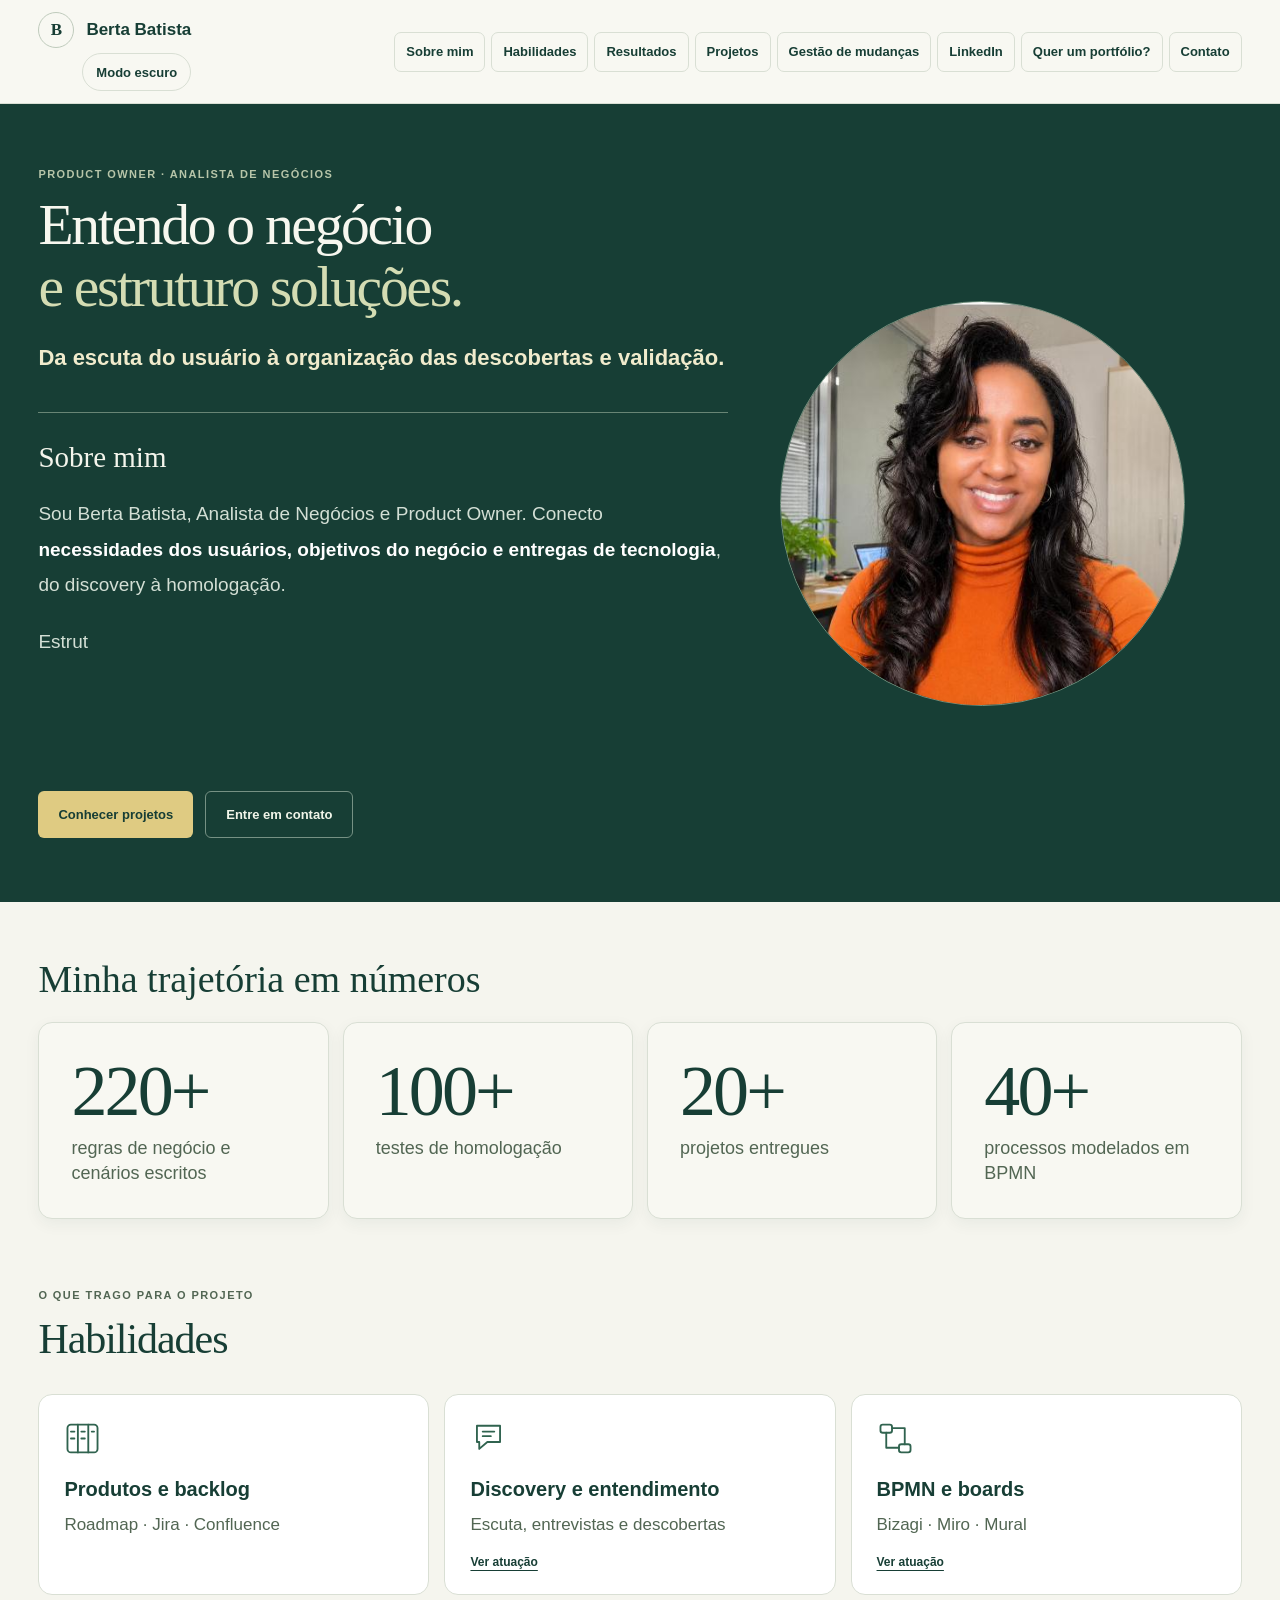
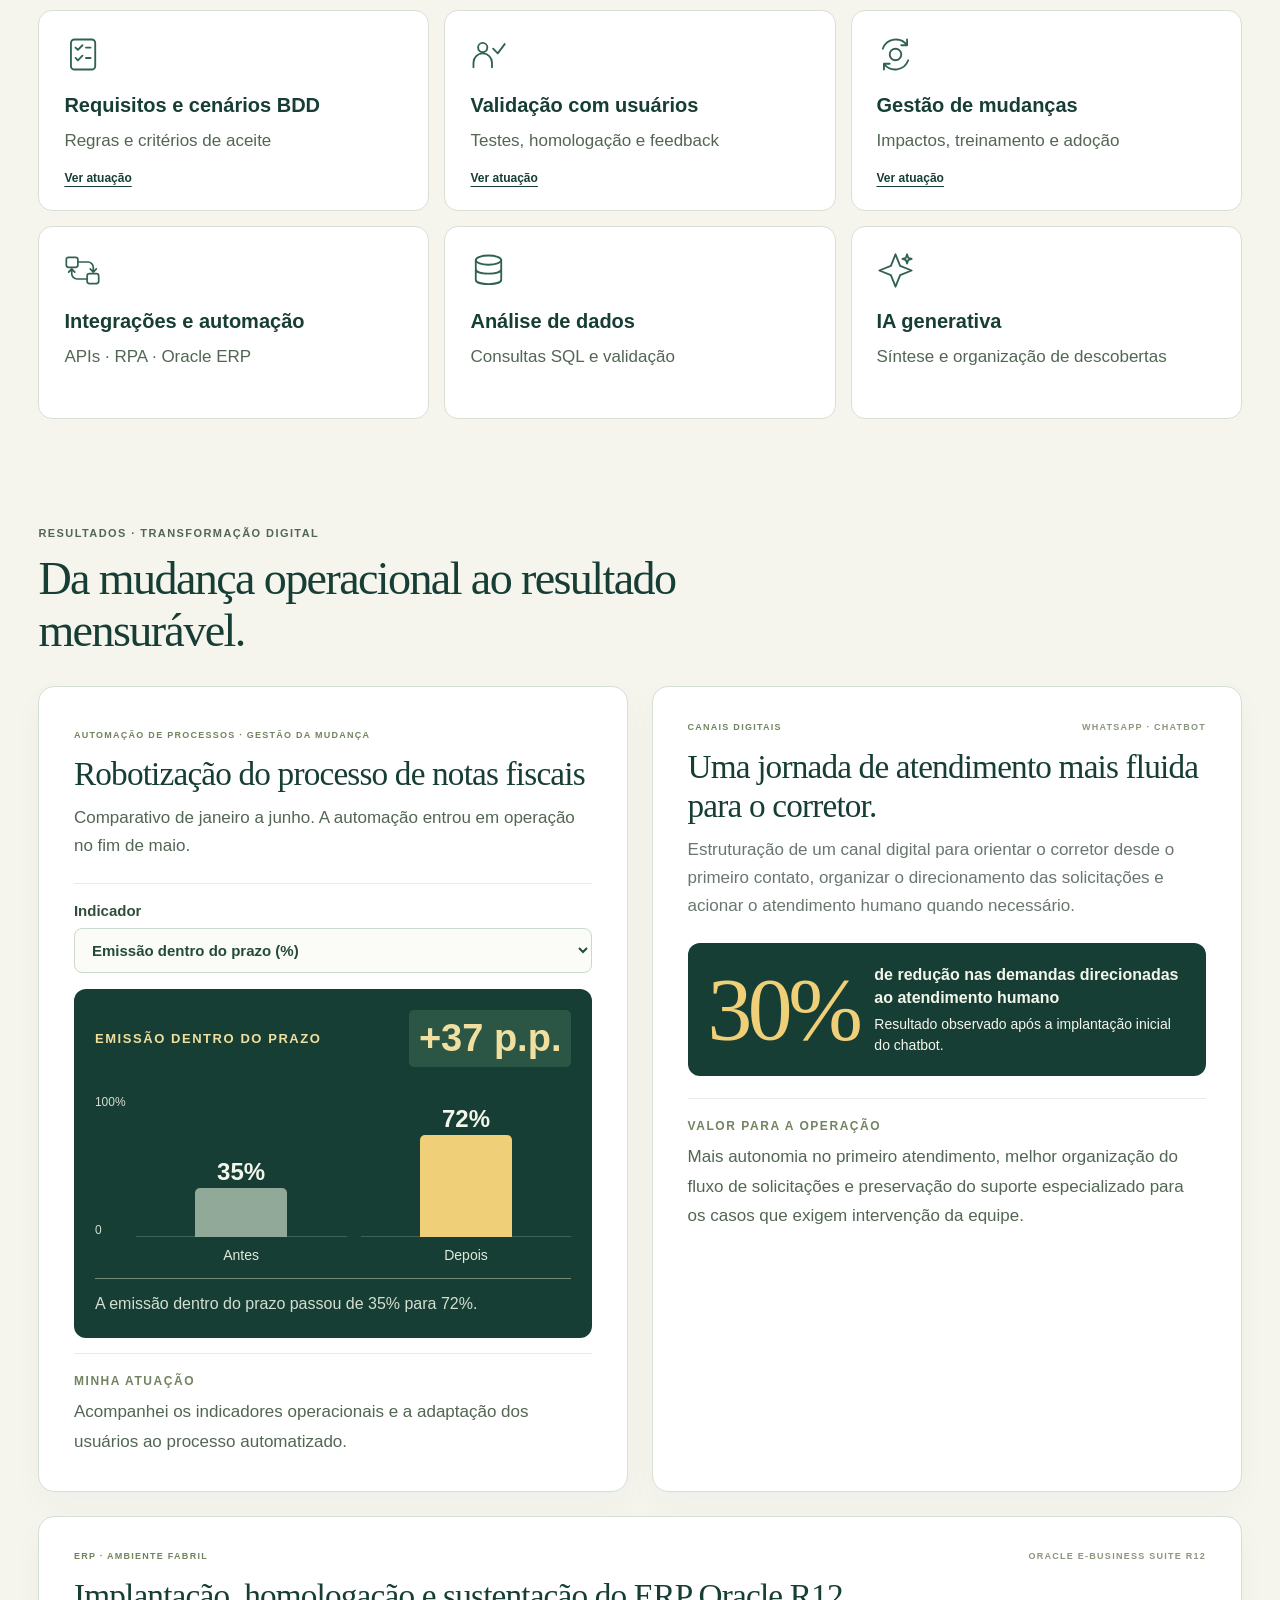
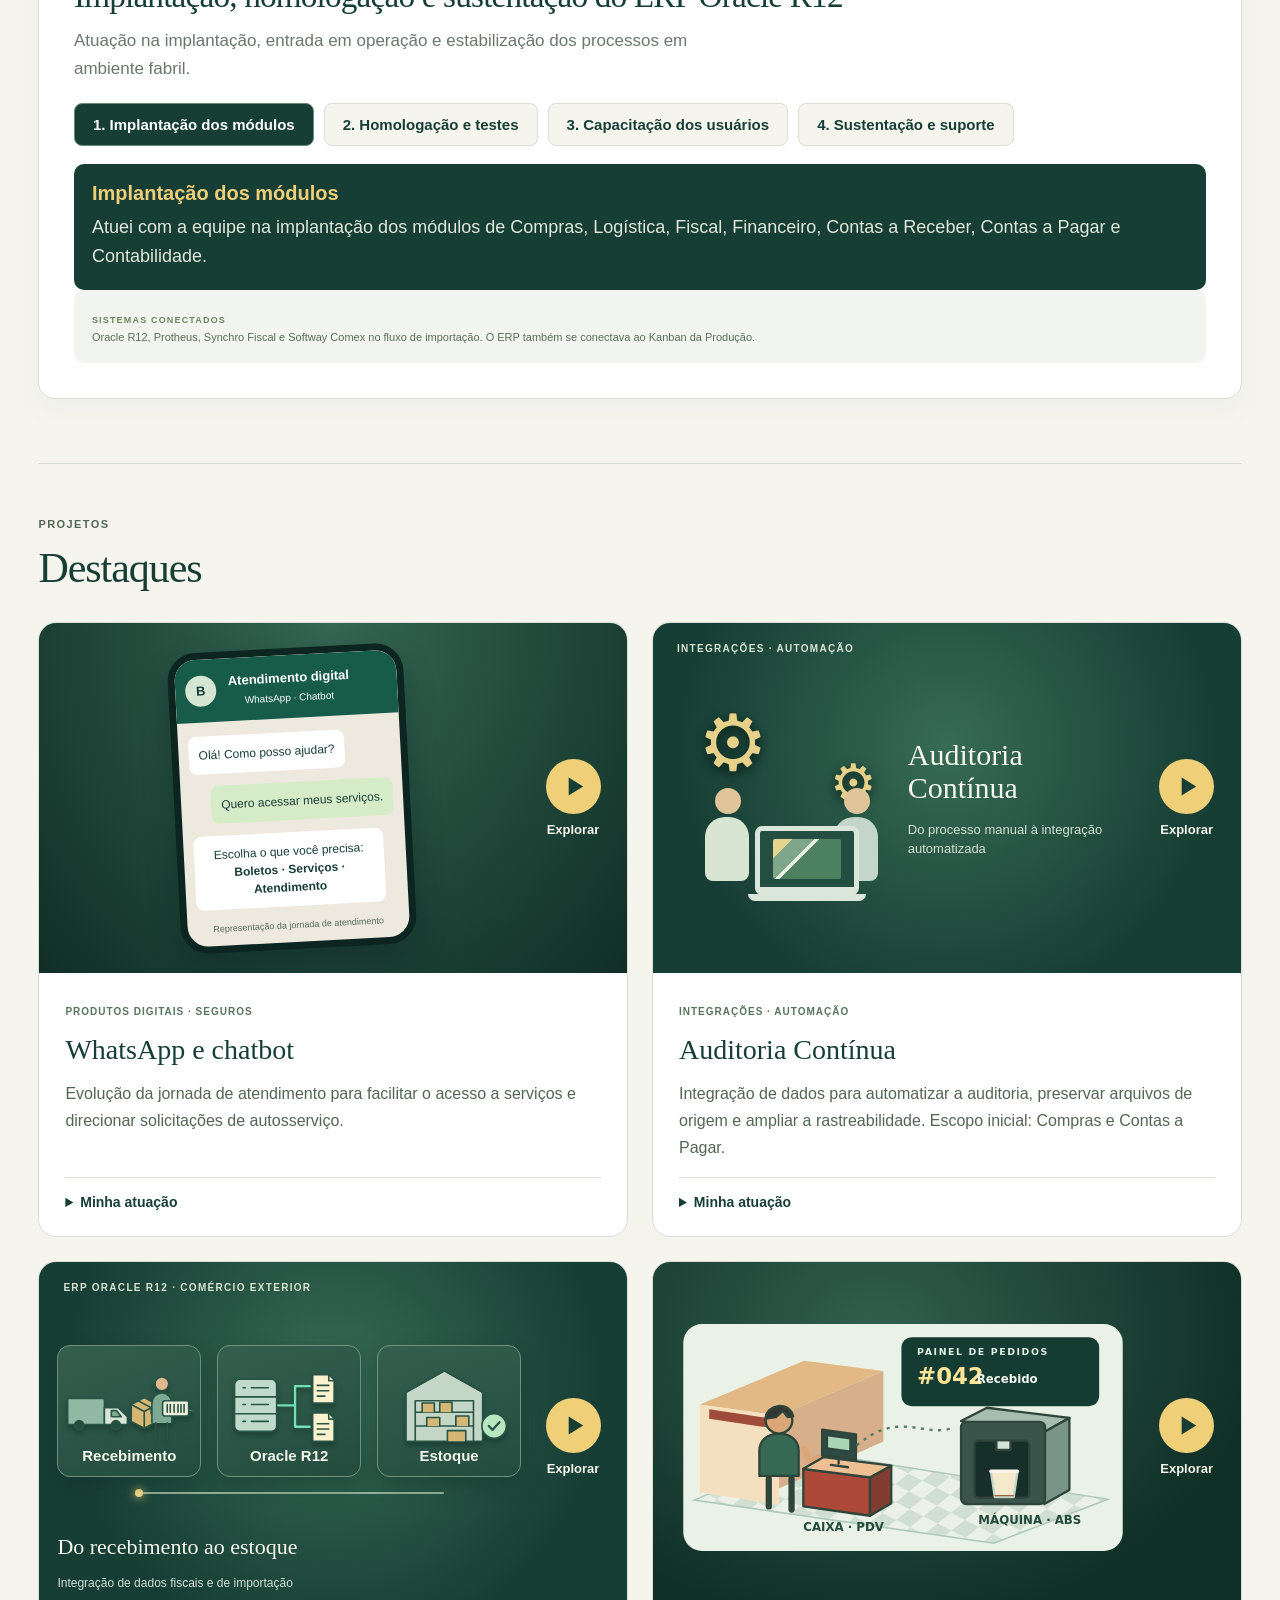
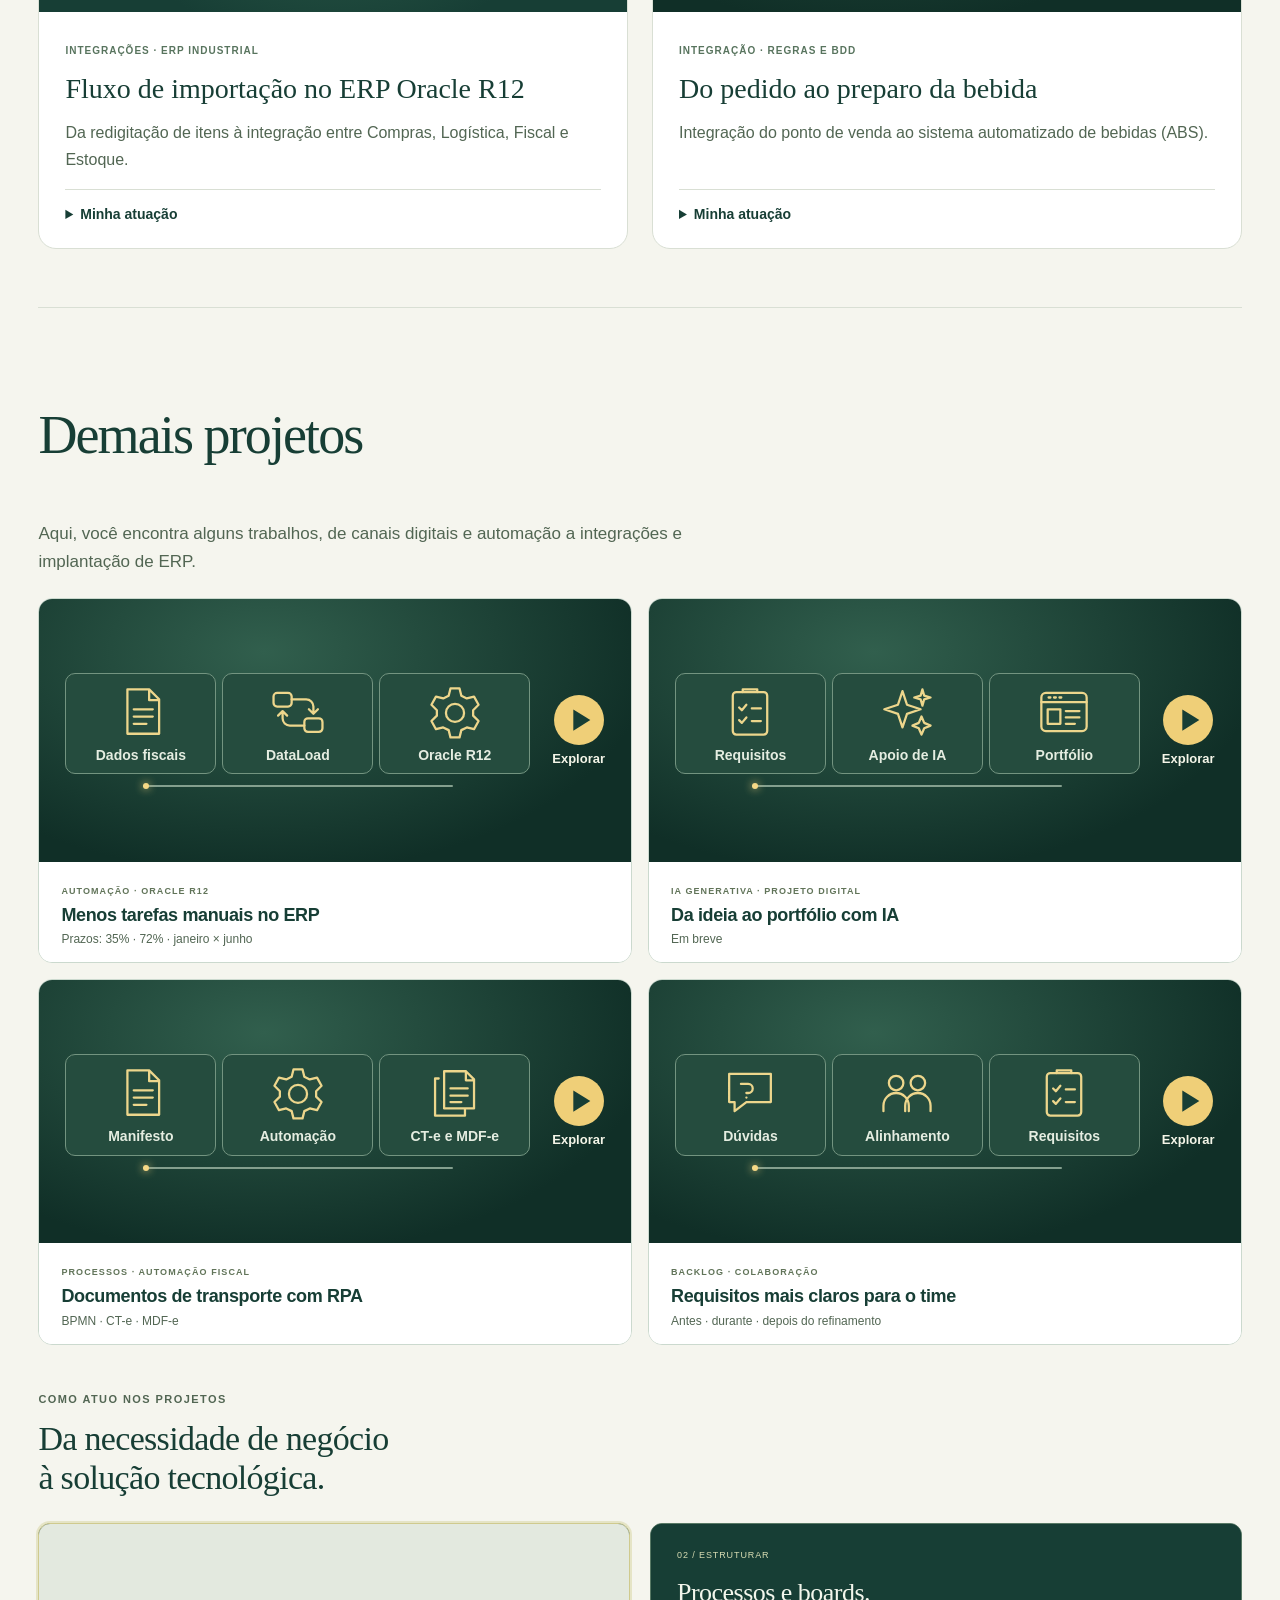
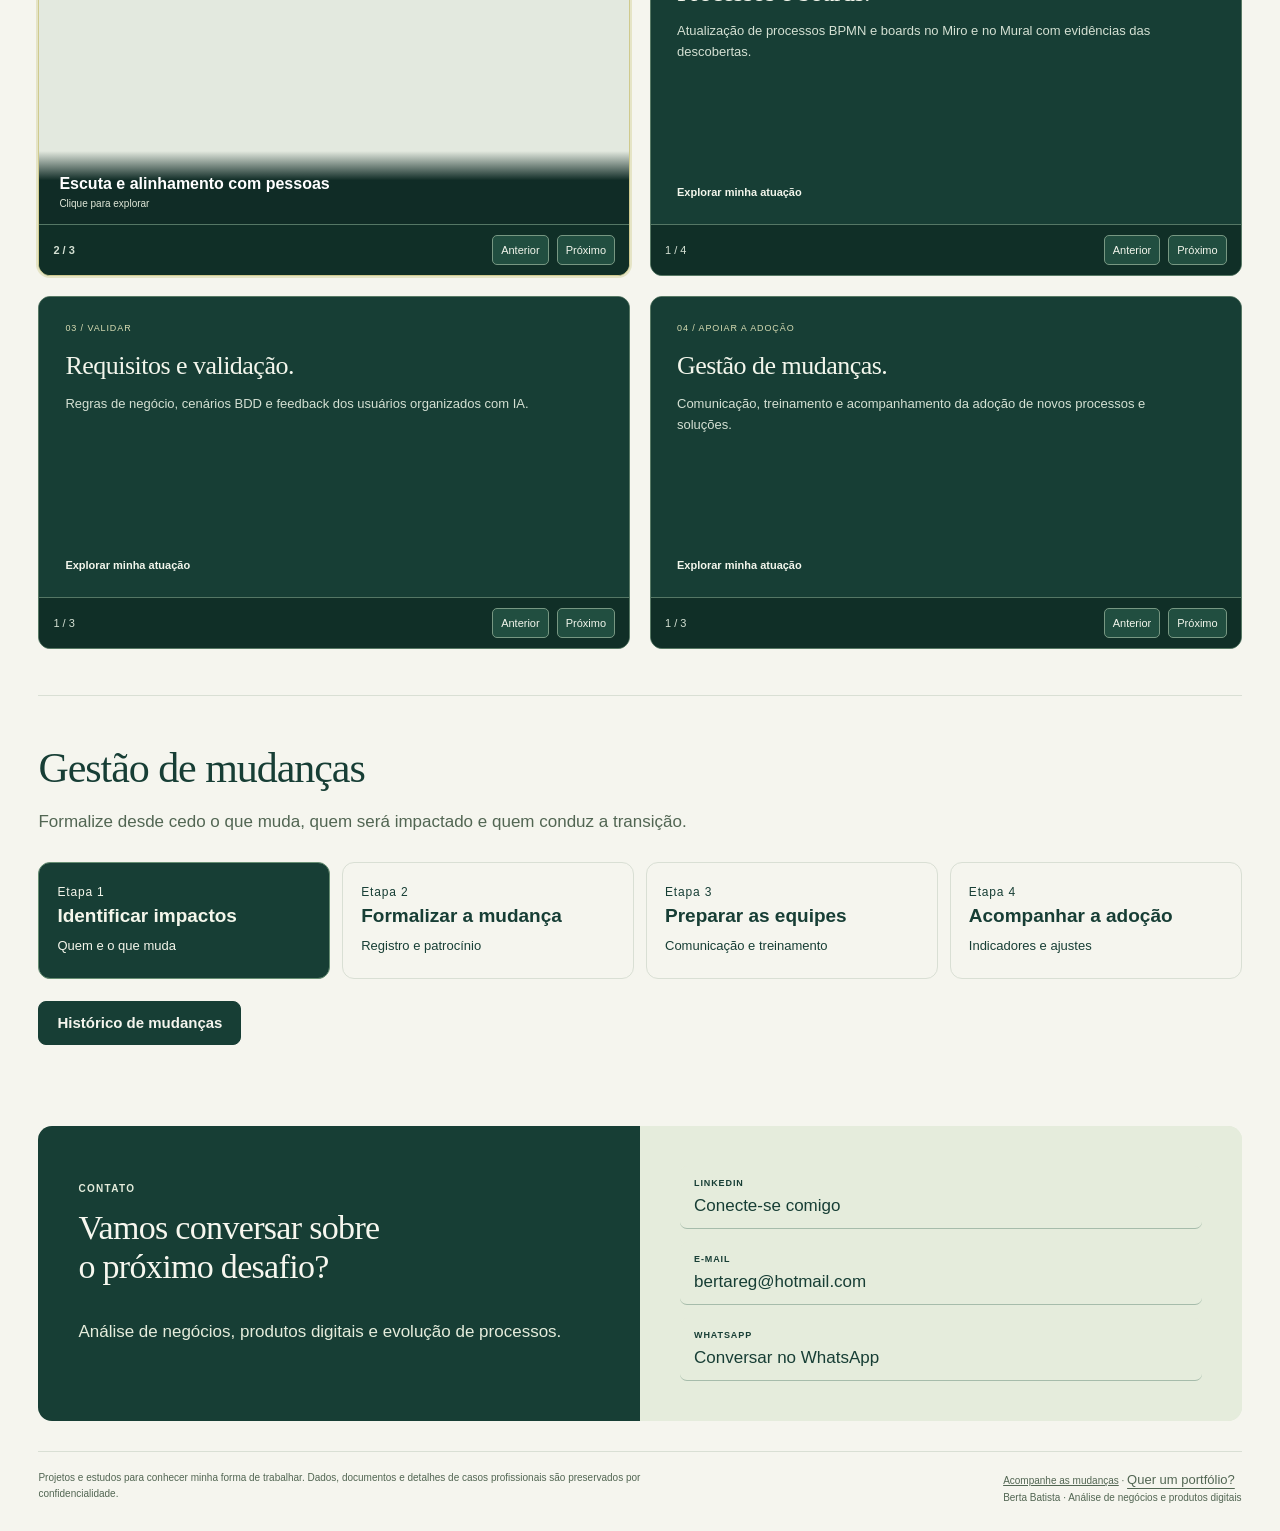
==== commit 6646968e: "Place journey access inside each featured project dialog" ====
--- a/index.html
+++ b/index.html
@@ -423,11 +423,11 @@
 #destaques :is(#telas-whatsapp,#open-audit,#open-import,#open-pdv) .video-play svg{
  width:55px;height:55px;padding:13px;box-sizing:border-box;flex:none
 }
-#destaques :is(.featured-pair,.feature-card){display:grid;grid-row:span 4;grid-template-rows:subgrid;row-gap:0;min-width:0}
-#destaques .feature-copy{display:grid;grid-row:span 3;grid-template-rows:subgrid;row-gap:0}
+#destaques :is(.featured-pair,.feature-card){display:grid;grid-row:span 3;grid-template-rows:subgrid;row-gap:0;min-width:0}
+#destaques .feature-copy{display:grid;grid-row:span 2;grid-template-rows:subgrid;row-gap:0}
 #destaques .feature-intro,#destaques .feature-copy details{min-width:0}
 #destaques .feature-copy details{align-self:start}
-#destaques .feature-actions{display:flex;align-self:end;justify-content:flex-end;flex-wrap:wrap;gap:8px;margin-top:14px}
+.journey-footer{position:sticky;bottom:0;display:flex;justify-content:flex-end;padding:12px clamp(16px,4vw,30px);background:var(--paper);border-top:1px solid var(--line);z-index:2}
 .study-access-form{display:grid;gap:13px}
 .study-access-form label{display:grid;gap:5px;font-weight:650}
 .study-access-form input{width:100%;min-height:44px;padding:9px 11px;font:inherit;color:var(--ink);background:var(--theme-surface);border:1px solid var(--line);border-radius:8px}
@@ -516,7 +516,7 @@
   </div>
 </section>
 <section id="projetos" aria-labelledby="featured-title">
-<section class="featured-section" id="destaques" aria-labelledby="featured-title"><p class="eyebrow">PROJETOS</p><h2 id="featured-title" class="editorial-title">Destaques</h2><div class="featured-grid"><article class="feature-card"><button type="button" class="chat-preview" id="telas-whatsapp" aria-label="Abrir a apresentação de WhatsApp e chatbot" aria-haspopup="dialog"><div class="chat-phone"><div class="chat-top"><span class="chat-avatar" aria-hidden="true">B</span><span>Atendimento digital<small>WhatsApp · Chatbot</small></span></div><div class="chat-body"><span class="bubble incoming">Olá! Como posso ajudar?</span><span class="bubble outgoing">Quero acessar meus serviços.</span><span class="bubble incoming">Escolha o que você precisa:<br><b>Boletos · Serviços · Atendimento</b></span></div><span class="chat-foot">Representação da jornada de atendimento</span></div><span class="video-play"><svg viewBox="0 0 24 24" aria-hidden="true" focusable="false"><path fill="currentColor" d="M8 4.5v15L20 12z"/></svg><span>Explorar</span></span></button><div class="feature-copy"><div class="feature-intro"><span class="feature-tag">PRODUTOS DIGITAIS · SEGUROS</span><h3>WhatsApp e chatbot</h3><p>Evolução da jornada de atendimento para facilitar o acesso a serviços e direcionar solicitações de autosserviço.</p></div><details><summary>Minha atuação</summary><p>Discovery, mapeamento AS IS / TO BE, requisitos e critérios de aceite. Colaboração com negócio, arquitetura, desenvolvimento e UX/UI, além do acompanhamento de testes e homologação.</p></details><div class="feature-actions"><button class="feature-action" type="button" data-study-access="whatsapp">Jornada do processo</button></div></div></article><article class="feature-card"><button id="open-audit" class="audit-cover process-cover" type="button" aria-label="Abrir os cenários AS IS e TO BE da Auditoria Contínua"><span class="audit-cover-kicker">INTEGRAÇÕES · AUTOMAÇÃO</span><span class="audit-illustration" aria-hidden="true"><span class="audit-gear gear-one">⚙</span><span class="audit-gear gear-two">⚙</span><span class="audit-person person-one"><i></i><b></b></span><span class="audit-person person-two"><i></i><b></b></span><span class="audit-laptop"><i></i><b></b></span></span><span class="audit-cover-copy"><strong>Auditoria Contínua</strong><small>Do processo manual à integração automatizada</small></span><span class="video-play"><svg viewBox="0 0 24 24" aria-hidden="true" focusable="false"><path fill="currentColor" d="M8 4.5v15L20 12z"/></svg><span>Explorar</span></span></button><div class="feature-copy"><div class="feature-intro"><span class="feature-tag">INTEGRAÇÕES · AUTOMAÇÃO</span><h3>Auditoria Contínua</h3><p>Integração de dados para automatizar a auditoria, preservar arquivos de origem e ampliar a rastreabilidade. Escopo inicial: Compras e Contas a Pagar.</p></div><details><summary>Minha atuação</summary><p>Estruturação de requisitos e integrações, com foco em evidências, guarda segura dos arquivos e um processo extensível a outras áreas.</p></details><div class="feature-actions"><button class="feature-action" type="button" data-study-access="auditoria">Jornada do processo</button></div></div></article><div class="featured-pair"><article class="feature-card import-feature">
+<section class="featured-section" id="destaques" aria-labelledby="featured-title"><p class="eyebrow">PROJETOS</p><h2 id="featured-title" class="editorial-title">Destaques</h2><div class="featured-grid"><article class="feature-card"><button type="button" class="chat-preview" id="telas-whatsapp" aria-label="Abrir a apresentação de WhatsApp e chatbot" aria-haspopup="dialog"><div class="chat-phone"><div class="chat-top"><span class="chat-avatar" aria-hidden="true">B</span><span>Atendimento digital<small>WhatsApp · Chatbot</small></span></div><div class="chat-body"><span class="bubble incoming">Olá! Como posso ajudar?</span><span class="bubble outgoing">Quero acessar meus serviços.</span><span class="bubble incoming">Escolha o que você precisa:<br><b>Boletos · Serviços · Atendimento</b></span></div><span class="chat-foot">Representação da jornada de atendimento</span></div><span class="video-play"><svg viewBox="0 0 24 24" aria-hidden="true" focusable="false"><path fill="currentColor" d="M8 4.5v15L20 12z"/></svg><span>Explorar</span></span></button><div class="feature-copy"><div class="feature-intro"><span class="feature-tag">PRODUTOS DIGITAIS · SEGUROS</span><h3>WhatsApp e chatbot</h3><p>Evolução da jornada de atendimento para facilitar o acesso a serviços e direcionar solicitações de autosserviço.</p></div><details><summary>Minha atuação</summary><p>Discovery, mapeamento AS IS / TO BE, requisitos e critérios de aceite. Colaboração com negócio, arquitetura, desenvolvimento e UX/UI, além do acompanhamento de testes e homologação.</p></details></div></article><article class="feature-card"><button id="open-audit" class="audit-cover process-cover" type="button" aria-label="Abrir os cenários AS IS e TO BE da Auditoria Contínua"><span class="audit-cover-kicker">INTEGRAÇÕES · AUTOMAÇÃO</span><span class="audit-illustration" aria-hidden="true"><span class="audit-gear gear-one">⚙</span><span class="audit-gear gear-two">⚙</span><span class="audit-person person-one"><i></i><b></b></span><span class="audit-person person-two"><i></i><b></b></span><span class="audit-laptop"><i></i><b></b></span></span><span class="audit-cover-copy"><strong>Auditoria Contínua</strong><small>Do processo manual à integração automatizada</small></span><span class="video-play"><svg viewBox="0 0 24 24" aria-hidden="true" focusable="false"><path fill="currentColor" d="M8 4.5v15L20 12z"/></svg><span>Explorar</span></span></button><div class="feature-copy"><div class="feature-intro"><span class="feature-tag">INTEGRAÇÕES · AUTOMAÇÃO</span><h3>Auditoria Contínua</h3><p>Integração de dados para automatizar a auditoria, preservar arquivos de origem e ampliar a rastreabilidade. Escopo inicial: Compras e Contas a Pagar.</p></div><details><summary>Minha atuação</summary><p>Estruturação de requisitos e integrações, com foco em evidências, guarda segura dos arquivos e um processo extensível a outras áreas.</p></details></div></article><div class="featured-pair"><article class="feature-card import-feature">
   <button id="open-import" class="audit-cover process-cover" type="button" aria-label="Abrir os cenários AS IS e TO BE da importação no ERP Oracle R12">
     <span class="audit-cover-kicker">ERP ORACLE R12 · COMÉRCIO EXTERIOR</span>
     <span class="import-cover-art" aria-hidden="true">
@@ -537,11 +537,11 @@
     <span class="audit-cover-copy"><strong>Do recebimento ao estoque</strong><small>Integração de dados fiscais e de importação</small></span>
     <span class="video-play"><svg viewBox="0 0 24 24" aria-hidden="true" focusable="false"><path fill="currentColor" d="M8 4.5v15L20 12z"/></svg><span>Explorar</span></span>
   </button>
-  <div class="feature-copy"><div class="feature-intro"><span class="feature-tag">INTEGRAÇÕES · ERP INDUSTRIAL</span><h3>Fluxo de importação no ERP Oracle R12</h3><p>Da redigitação de itens à integração entre Compras, Logística, Fiscal e Estoque.</p></div><details><summary>Minha atuação</summary><p>Mapeei o fluxo do recebimento ao estoque com as áreas envolvidas. Apoiei a implantação e a homologação das integrações no Oracle R12, validando com a equipe o trânsito dos dados de importação entre Compras, Logística, Fiscal e Estoque.</p><p><strong>Evolução proposta</strong> — acompanhar as falhas de integração e preparar o reprocessamento de pedidos com divergência.</p></details><div class="feature-actions"><button class="feature-action" type="button" data-study-access="erp">Jornada do processo</button></div></div>
+  <div class="feature-copy"><div class="feature-intro"><span class="feature-tag">INTEGRAÇÕES · ERP INDUSTRIAL</span><h3>Fluxo de importação no ERP Oracle R12</h3><p>Da redigitação de itens à integração entre Compras, Logística, Fiscal e Estoque.</p></div><details><summary>Minha atuação</summary><p>Mapeei o fluxo do recebimento ao estoque com as áreas envolvidas. Apoiei a implantação e a homologação das integrações no Oracle R12, validando com a equipe o trânsito dos dados de importação entre Compras, Logística, Fiscal e Estoque.</p><p><strong>Evolução proposta</strong> — acompanhar as falhas de integração e preparar o reprocessamento de pedidos com divergência.</p></details></div>
 </article>
 <article class="feature-card" id="featured-pdv">
   <button id="open-pdv" type="button" aria-label="Explorar: Do pedido ao preparo da bebida"><img class="pdv-maquette" src="assets/pdv-maquete.svg" alt="O atendente registra o pedido 042 no caixa. O painel indica o andamento e a máquina serve o refrigerante." width="560" height="290"><span class="video-play"><svg viewBox="0 0 24 24" aria-hidden="true" focusable="false"><path fill="currentColor" d="M8 4.5v15L20 12z"/></svg><span>Explorar</span></span></button>
-  <div class="feature-copy"><div class="feature-intro"><span class="feature-tag">INTEGRAÇÃO · REGRAS E BDD</span><h3>Do pedido ao preparo da bebida</h3><p>Integração do ponto de venda ao sistema automatizado de bebidas (ABS).</p></div><details><summary>Minha atuação</summary><p>Detalhei as regras de categoria, sabor, copo, gelo, tamanho e consumo em histórias de usuário, critérios de aceite e cenários BDD.</p></details><div class="feature-actions"><button class="feature-action" type="button" data-study-access="pdv">Jornada do processo</button></div></div>
+  <div class="feature-copy"><div class="feature-intro"><span class="feature-tag">INTEGRAÇÃO · REGRAS E BDD</span><h3>Do pedido ao preparo da bebida</h3><p>Integração do ponto de venda ao sistema automatizado de bebidas (ABS).</p></div><details><summary>Minha atuação</summary><p>Detalhei as regras de categoria, sabor, copo, gelo, tamanho e consumo em histórias de usuário, critérios de aceite e cenários BDD.</p></details></div>
 </article></div></div></section>
 <div aria-labelledby="projects-title"><div class="section-top"><div><h3 id="projects-title">Demais projetos</h3><p>Aqui, você encontra alguns trabalhos, de canais digitais e automação a integrações e implantação de ERP.</p></div></div><div class="grid" id="grid"></div><div class="more-row"><button class="more" id="more" aria-expanded="false">Ver outros projetos +</button></div></div>
 </section>
@@ -556,7 +556,21 @@
 <button type="button" data-gmo-phase="3" aria-pressed="false"><span>Etapa 4</span><strong>Acompanhar a adoção</strong><small>Indicadores e ajustes</small></button>
 </div>
 <p class="gmo-updates"><a href="gestao-de-mudancas.html">Histórico de mudanças</a></p>
-</section><section class="contact-section" id="contato" aria-labelledby="contact-title"><div class="contact-intro"><p class="eyebrow">CONTATO</p><h2 id="contact-title">Vamos conversar sobre<br>o próximo desafio?</h2><p>Análise de negócios, produtos digitais e evolução de processos.</p></div><div class="contact-options"><a href="https://www.linkedin.com/in/bertabatista/" target="_blank" rel="noreferrer"><span>LINKEDIN</span>Conecte-se comigo</a><a href="mailto:bertareg@hotmail.com"><span>E-MAIL</span>bertareg@hotmail.com</a><a href="https://wa.me/5515991814440" target="_blank" rel="noreferrer"><span>WHATSAPP</span>Conversar no WhatsApp</a></div></section><footer class="footer"><p>Projetos e estudos para conhecer minha forma de trabalhar. Dados, documentos e detalhes de casos profissionais são preservados por confidencialidade.</p><span><a href="gestao-de-mudancas.html">Acompanhe as mudanças</a> · <a class="portfolio-service" href="https://bertat2c.github.io/Queromeuportfolio/">Quer um portfólio?</a><br>Berta Batista · Análise de negócios e produtos digitais</span></footer></main><dialog id="detail" aria-labelledby="dialog-title"></dialog><script>
+</section><section class="contact-section" id="contato" aria-labelledby="contact-title"><div class="contact-intro"><p class="eyebrow">CONTATO</p><h2 id="contact-title">Vamos conversar sobre<br>o próximo desafio?</h2><p>Análise de negócios, produtos digitais e evolução de processos.</p></div><div class="contact-options"><a href="https://www.linkedin.com/in/bertabatista/" target="_blank" rel="noreferrer"><span>LINKEDIN</span>Conecte-se comigo</a><a href="mailto:bertareg@hotmail.com"><span>E-MAIL</span>bertareg@hotmail.com</a><a href="https://wa.me/5515991814440" target="_blank" rel="noreferrer"><span>WHATSAPP</span>Conversar no WhatsApp</a></div></section><footer class="footer"><p>Projetos e estudos para conhecer minha forma de trabalhar. Dados, documentos e detalhes de casos profissionais são preservados por confidencialidade.</p><span><a href="gestao-de-mudancas.html">Acompanhe as mudanças</a> · <a class="portfolio-service" href="https://bertat2c.github.io/Queromeuportfolio/">Quer um portfólio?</a><br>Berta Batista · Análise de negócios e produtos digitais</span></footer></main><dialog id="detail" aria-labelledby="dialog-title"></dialog>
+<dialog id="study-access" aria-labelledby="study-access-title">
+ <div class="dialog-head">
+  <h2 id="study-access-title"></h2>
+  <form method="dialog"><button class="close" aria-label="Fechar solicitação">×</button></form>
+ </div>
+ <div class="dialog-body">
+  <p class="study-access-request">Solicite acesso por e-mail.</p>
+  <form class="study-access-form">
+   <label>Nome <input name="nome" type="text" autocomplete="name" maxlength="100" required></label>
+   <label>E-mail <input name="email" type="email" autocomplete="email" maxlength="254" required></label>
+   <button class="feature-action" type="submit">Solicitar acesso</button>
+  </form>
+ </div>
+</dialog><script>
 const featuredPdv={id:'pdv',group:'backlog',tag:'Integração · Regras & BDD',title:'Do pedido ao preparo da bebida',line:'PDV · regras · preparo no ABS',context:'Hoje, o caixa registra a venda no PDV. O pedido não é enviado automaticamente à máquina de bebidas, então um funcionário vai até a estação para preparar e retirar a bebida. A proposta é transformar o pedido do caixa em instruções que a máquina ABS possa executar.',role:'Desdobrei regras de categoria, sabor, copo, gelo, tamanho e consumo em histórias, critérios de aceite e verificações rastreáveis.',deliver:'<div class="evidence"><strong>12</strong> cenários BDD</div><div class="evidence"><strong>15</strong> verificações funcionais</div><p>Regras de negócio conectadas a requisitos e critérios de aceite.</p>',url:'pdv.html'};
 const projects=[
 {id:'oracle',group:'processos',tag:'Automação · Oracle R12',title:'Menos tarefas manuais no ERP',line:'Prazos: 35% · 72% · janeiro × junho',context:'A emissão fiscal exigia preenchimentos repetitivos no Oracle R12, em uma operação industrial com prazos críticos.',role:'Estruturei templates DataLoad, contingências e materiais de orientação para apoiar a automação e a implantação assistida.',deliver:'<div class="evidence"><strong>35% · 72%</strong><br>Cumprimento de prazos</div><div class="evidence"><strong>11% · 6%</strong><br>Taxa de erros</div><p class="subtle">Referências de janeiro e junho publicadas no estudo. Automação introduzida no final de maio.</p>',url:'oracle-r12.html'},
@@ -645,7 +659,20 @@
  </div>`;
 }
 function render(){const items=projects.filter((p,i)=>filter==='todos'?(expanded||i<4):p.group===filter);grid.innerHTML=items.map(p=>`<button class="card" data-project="${p.id}" aria-label="Explorar: ${p.title}">${projectCover(p.id)}<div class="card-bottom"><div><span class="tag">${p.tag}</span><h3>${p.title}</h3><p>${p.line}</p></div><span class="arrow" aria-hidden="true"></span></div></button>`).join('');more.hidden=filter!=='todos'||projects.length<=4;more.textContent=expanded?'Recolher projetos −':'Ver outros projetos +';more.setAttribute('aria-expanded',String(expanded));document.querySelectorAll('[data-filter]').forEach(b=>b.setAttribute('aria-pressed',String(b.dataset.filter===filter)));}
-function shell(tag,title,body){opener=document.activeElement;dialog.innerHTML=`<div class="dialog-head"><span class="eyebrow">${tag}</span><h2 id="dialog-title">${title}</h2><button class="close" aria-label="Fechar detalhes">×</button></div><div class="dialog-body">${body}</div>`;dialog.querySelector('.close').onclick=()=>dialog.close();dialog.showModal();}
+function shell(tag,title,body,journey){
+ opener=document.activeElement;
+ dialog.innerHTML=`<div class="dialog-head"><span class="eyebrow">${tag}</span><h2 id="dialog-title">${title}</h2><button class="close" aria-label="Fechar detalhes">×</button></div><div class="dialog-body">${body}</div>`;
+ dialog.querySelector('.close').onclick=()=>dialog.close();
+ if(journey){
+  const footer=document.createElement('footer');
+  footer.className='journey-footer';
+  footer.innerHTML='<button class="feature-action" type="button">Jornada do processo</button>';
+  footer.firstElementChild.addEventListener('click',()=>openStudyAccess(journey));
+  dialog.append(footer);
+ }
+ dialog.showModal();
+}
+
 const pdvEvidence = `
  <section class="pdv-bpmn" aria-labelledby="pdv-bpmn-title">
   <h3 id="pdv-bpmn-title">Fluxo BPMN no Bizagi</h3>
@@ -663,7 +690,7 @@
   <a class="feature-action pdv-poc-link" href="simulador-abs.html">POC – Experimentar a máquina ABS</a>
  </section>
 `;
-function openProject(p){const projectLink=p.id==='pdv'?'':p.upcoming?'<p>Em breve</p><a class="source-link" data-portfolio-return href="#inicio">Voltar ao portfólio</a>':`<a class="source-link" href="${p.url}">Abrir estudo completo</a>`;shell(p.tag,p.title,`${p.id==='pdv'?'<img class="pdv-maquette" src="assets/pdv-maquete.svg" alt="O atendente registra o pedido 042 no caixa. O painel indica o andamento e a máquina serve o refrigerante." width="560" height="290">':''}<div class="tabs" role="tablist" aria-label="Explorar projeto"><button id="tab-contexto" role="tab" aria-controls="panel" data-tab="contexto" aria-selected="true">Contexto</button><button id="tab-atuacao" role="tab" aria-controls="panel" data-tab="atuacao" aria-selected="false" tabindex="-1">Minha atuação</button><button id="tab-entregas" role="tab" aria-controls="panel" data-tab="entregas" aria-selected="false" tabindex="-1">Entregas</button></div><div class="detail" id="panel" role="tabpanel" aria-labelledby="tab-contexto" tabindex="0"></div>${p.id==='pdv'?pdvEvidence:''}${projectLink}`);if(p.upcoming)dialog.querySelector('[data-portfolio-return]').onclick=()=>{opener=null;dialog.close();};const tabs=[...dialog.querySelectorAll('[data-tab]')];function select(b){const id=b.dataset.tab;tabs.forEach(t=>{t.setAttribute('aria-selected',String(t===b));t.tabIndex=t===b?0:-1});dialog.querySelector('#panel').setAttribute('aria-labelledby',b.id);dialog.querySelector('#panel').innerHTML=id==='entregas'?p.deliver:`<h3>${id==='contexto'?'O problema de negócio':'Como contribuí'}</h3><p>${id==='contexto'?p.context:p.role}</p>`;}tabs.forEach((b,i)=>{b.onclick=()=>select(b);b.onkeydown=e=>{let n;if(e.key==='ArrowRight')n=(i+1)%3;if(e.key==='ArrowLeft')n=(i+2)%3;if(e.key==='Home')n=0;if(e.key==='End')n=2;if(n!==undefined){e.preventDefault();select(tabs[n]);tabs[n].focus();}}});select(tabs[0]);}
+function openProject(p){const projectLink=p.id==='pdv'?'':p.upcoming?'<p>Em breve</p><a class="source-link" data-portfolio-return href="#inicio">Voltar ao portfólio</a>':`<a class="source-link" href="${p.url}">Abrir estudo completo</a>`;shell(p.tag,p.title,`${p.id==='pdv'?'<img class="pdv-maquette" src="assets/pdv-maquete.svg" alt="O atendente registra o pedido 042 no caixa. O painel indica o andamento e a máquina serve o refrigerante." width="560" height="290">':''}<div class="tabs" role="tablist" aria-label="Explorar projeto"><button id="tab-contexto" role="tab" aria-controls="panel" data-tab="contexto" aria-selected="true">Contexto</button><button id="tab-atuacao" role="tab" aria-controls="panel" data-tab="atuacao" aria-selected="false" tabindex="-1">Minha atuação</button><button id="tab-entregas" role="tab" aria-controls="panel" data-tab="entregas" aria-selected="false" tabindex="-1">Entregas</button></div><div class="detail" id="panel" role="tabpanel" aria-labelledby="tab-contexto" tabindex="0"></div>${p.id==='pdv'?pdvEvidence:''}${projectLink}`,p.id==='pdv'?'pdv':undefined);if(p.upcoming)dialog.querySelector('[data-portfolio-return]').onclick=()=>{opener=null;dialog.close();};const tabs=[...dialog.querySelectorAll('[data-tab]')];function select(b){const id=b.dataset.tab;tabs.forEach(t=>{t.setAttribute('aria-selected',String(t===b));t.tabIndex=t===b?0:-1});dialog.querySelector('#panel').setAttribute('aria-labelledby',b.id);dialog.querySelector('#panel').innerHTML=id==='entregas'?p.deliver:`<h3>${id==='contexto'?'O problema de negócio':'Como contribuí'}</h3><p>${id==='contexto'?p.context:p.role}</p>`;}tabs.forEach((b,i)=>{b.onclick=()=>select(b);b.onkeydown=e=>{let n;if(e.key==='ArrowRight')n=(i+1)%3;if(e.key==='ArrowLeft')n=(i+2)%3;if(e.key==='Home')n=0;if(e.key==='End')n=2;if(n!==undefined){e.preventDefault();select(tabs[n]);tabs[n].focus();}}});select(tabs[0]);}
 grid.onclick=e=>{const b=e.target.closest('[data-project]');if(b)openProject(projects.find(p=>p.id===b.dataset.project));};document.querySelectorAll('[data-filter]').forEach(b=>b.onclick=()=>{filter=b.dataset.filter;render()});more.onclick=()=>{expanded=!expanded;render()};dialog.addEventListener('close',()=>{if(opener?.isConnected)opener.focus()});dialog.addEventListener('click',e=>{if(e.target===dialog){const r=dialog.getBoundingClientRect();if(e.clientX<r.left||e.clientX>r.right||e.clientY<r.top||e.clientY>r.bottom)dialog.close();}});
 render();
 const pdvButton=document.getElementById('open-pdv');
@@ -686,7 +713,7 @@
     </div>
     <h3 class="whatsapp-step-title" id="whatsapp-step-title" aria-live="polite"></h3>
     <div id="whatsapp-step"></div>
-  </div>`);
+  </div>`,'whatsapp');
  const back=dialog.querySelector('#whatsapp-back');
  const next=dialog.querySelector('#whatsapp-next');
  const nextLabel=next.querySelector('span');
@@ -715,7 +742,7 @@
  },{once:true});
  showStep();
 };
-document.getElementById('open-audit').onclick=()=>{shell('INTEGRAÇÕES · AUTOMAÇÃO','Auditoria Contínua','<div class="detail"><div class="audit-comparison"><div class="audit-view-tabs" role="group" aria-label="Cenários da auditoria"><button type="button" data-audit-view="as-is" aria-pressed="true">Antes · AS IS</button><button type="button" data-audit-view="to-be" aria-pressed="false">Depois · TO BE</button></div><figure data-audit-panel="as-is"><img src="assets/auditoria-as-is.gif" alt="Auditoria antes da automação: solicitação e extração manuais, envio pelo Teams, preparação de bases e consulta ao resultado no software SaaS" width="1600" height="900"><figcaption>Cenário atual · Solicitação, extração e preparação manual das bases. <a href="assets/auditoria-as-is.gif" target="_blank" rel="noreferrer">Abrir imagem em tamanho maior</a></figcaption></figure><figure data-audit-panel="to-be" hidden><img src="assets/auditoria-to-be.gif" alt="Auditoria com coleta automatizada: orquestrador, APIs de extração, padronização de arquivos, repositório, software SaaS e cópia dos originais para investigação" width="1600" height="900"><figcaption>Cenário proposto · Coleta automatizada, integração via APIs e preservação dos arquivos de origem. <a href="assets/auditoria-to-be.gif" target="_blank" rel="noreferrer">Abrir imagem em tamanho maior</a></figcaption></figure></div><p></p><h3>Minha atuação</h3><p>Levantamento de requisitos e definição das necessidades de integração, rastreabilidade e guarda dos arquivos. O escopo inicial atende Compras e Contas a Pagar, com estrutura flexível para extensão a outras áreas.</p><h3>Valor para o negócio</h3><ul><li>Redução de trocas e etapas manuais.</li><li>Evidências e arquivos de origem disponíveis para conferência.</li><li>Controle do ciclo de vida e apoio à investigação de inconsistências.</li></ul><p class="audit-modal-note">Visão resumida do processo; dados e detalhes internos preservados por confidencialidade.</p></div>');
+document.getElementById('open-audit').onclick=()=>{shell('INTEGRAÇÕES · AUTOMAÇÃO','Auditoria Contínua','<div class="detail"><div class="audit-comparison"><div class="audit-view-tabs" role="group" aria-label="Cenários da auditoria"><button type="button" data-audit-view="as-is" aria-pressed="true">Antes · AS IS</button><button type="button" data-audit-view="to-be" aria-pressed="false">Depois · TO BE</button></div><figure data-audit-panel="as-is"><img src="assets/auditoria-as-is.gif" alt="Auditoria antes da automação: solicitação e extração manuais, envio pelo Teams, preparação de bases e consulta ao resultado no software SaaS" width="1600" height="900"><figcaption>Cenário atual · Solicitação, extração e preparação manual das bases. <a href="assets/auditoria-as-is.gif" target="_blank" rel="noreferrer">Abrir imagem em tamanho maior</a></figcaption></figure><figure data-audit-panel="to-be" hidden><img src="assets/auditoria-to-be.gif" alt="Auditoria com coleta automatizada: orquestrador, APIs de extração, padronização de arquivos, repositório, software SaaS e cópia dos originais para investigação" width="1600" height="900"><figcaption>Cenário proposto · Coleta automatizada, integração via APIs e preservação dos arquivos de origem. <a href="assets/auditoria-to-be.gif" target="_blank" rel="noreferrer">Abrir imagem em tamanho maior</a></figcaption></figure></div><p></p><h3>Minha atuação</h3><p>Levantamento de requisitos e definição das necessidades de integração, rastreabilidade e guarda dos arquivos. O escopo inicial atende Compras e Contas a Pagar, com estrutura flexível para extensão a outras áreas.</p><h3>Valor para o negócio</h3><ul><li>Redução de trocas e etapas manuais.</li><li>Evidências e arquivos de origem disponíveis para conferência.</li><li>Controle do ciclo de vida e apoio à investigação de inconsistências.</li></ul><p class="audit-modal-note">Visão resumida do processo; dados e detalhes internos preservados por confidencialidade.</p></div>','auditoria');
 dialog.querySelectorAll('[data-audit-view]').forEach(button=>{button.onclick=()=>{
 const view=button.dataset.auditView;
 dialog.querySelectorAll('[data-audit-view]').forEach(tab=>tab.setAttribute('aria-pressed',String(tab===button)));
@@ -933,7 +960,7 @@
    <p class="import-caption"></p>
    <div class="import-canvas" role="group" aria-label="Etapas da importação"></div>
    <p class="import-note">Fluxo ilustrativo, reconstruído a partir da experiência no projeto.</p>
-  </div>`);
+  </div>`,'erp');
  const canvas=dialog.querySelector('.import-canvas');
  const headline=dialog.querySelector('.import-scenario-line');
  const caption=dialog.querySelector('.import-caption');
@@ -994,28 +1021,28 @@
  erp:'Jornada do processo · Fluxo de importação no ERP Oracle R12',
  pdv:'Jornada do processo · Do pedido ao preparo da bebida'
 };
-document.querySelectorAll('[data-study-access]').forEach(button=>{
- button.addEventListener('click',()=>{
-  const title=studyAccessTitles[button.dataset.studyAccess];
-  shell('ACESSO SOB SOLICITAÇÃO',title,`<p class="study-access-request">Solicite acesso por e-mail.</p>
-   <form class="study-access-form">
-    <label>Nome <input name="nome" type="text" autocomplete="name" maxlength="100" required></label>
-    <label>E-mail <input name="email" type="email" autocomplete="email" maxlength="254" required></label>
-    <button class="feature-action" type="submit">Solicitar acesso</button>
-   </form>`);
-  const form=dialog.querySelector('.study-access-form');
-  form.addEventListener('submit',event=>{
-   event.preventDefault();
-   const fields=new FormData(form);
-   const name=fields.get('nome').trim();
-   const nameField=form.elements.namedItem('nome');
-   if(!name){nameField.setCustomValidity('Informe seu nome.');nameField.reportValidity();return;}
-   const subject=encodeURIComponent('Solicitação de acesso — '+title);
-   const body=encodeURIComponent('Nome: '+name+'\nE-mail: '+fields.get('email').trim());
-   window.location.href='mailto:bertareg@hotmail.com?subject='+subject+'&body='+body;
-  });
-  form.elements.namedItem('nome').addEventListener('input',event=>event.target.setCustomValidity(''));
- });
+const accessDialog=document.getElementById('study-access');
+const accessForm=accessDialog.querySelector('.study-access-form');
+const accessName=accessForm.elements.namedItem('nome');
+const accessTitle=accessDialog.querySelector('#study-access-title');
+
+function openStudyAccess(journey){
+ accessForm.reset();
+ accessName.setCustomValidity('');
+ accessTitle.textContent=studyAccessTitles[journey];
+ accessDialog.showModal();
+ accessName.focus();
+}
+
+accessName.addEventListener('input',()=>accessName.setCustomValidity(''));
+accessForm.addEventListener('submit',event=>{
+ event.preventDefault();
+ const fields=new FormData(accessForm);
+ const name=fields.get('nome').trim();
+ if(!name){accessName.setCustomValidity('Informe seu nome.');accessName.reportValidity();return;}
+ const subject=encodeURIComponent('Solicitação de acesso — '+accessTitle.textContent);
+ const body=encodeURIComponent('Nome: '+name+'\nE-mail: '+fields.get('email').trim());
+ window.location.href='mailto:bertareg@hotmail.com?subject='+subject+'&body='+body;
 });
 
 {
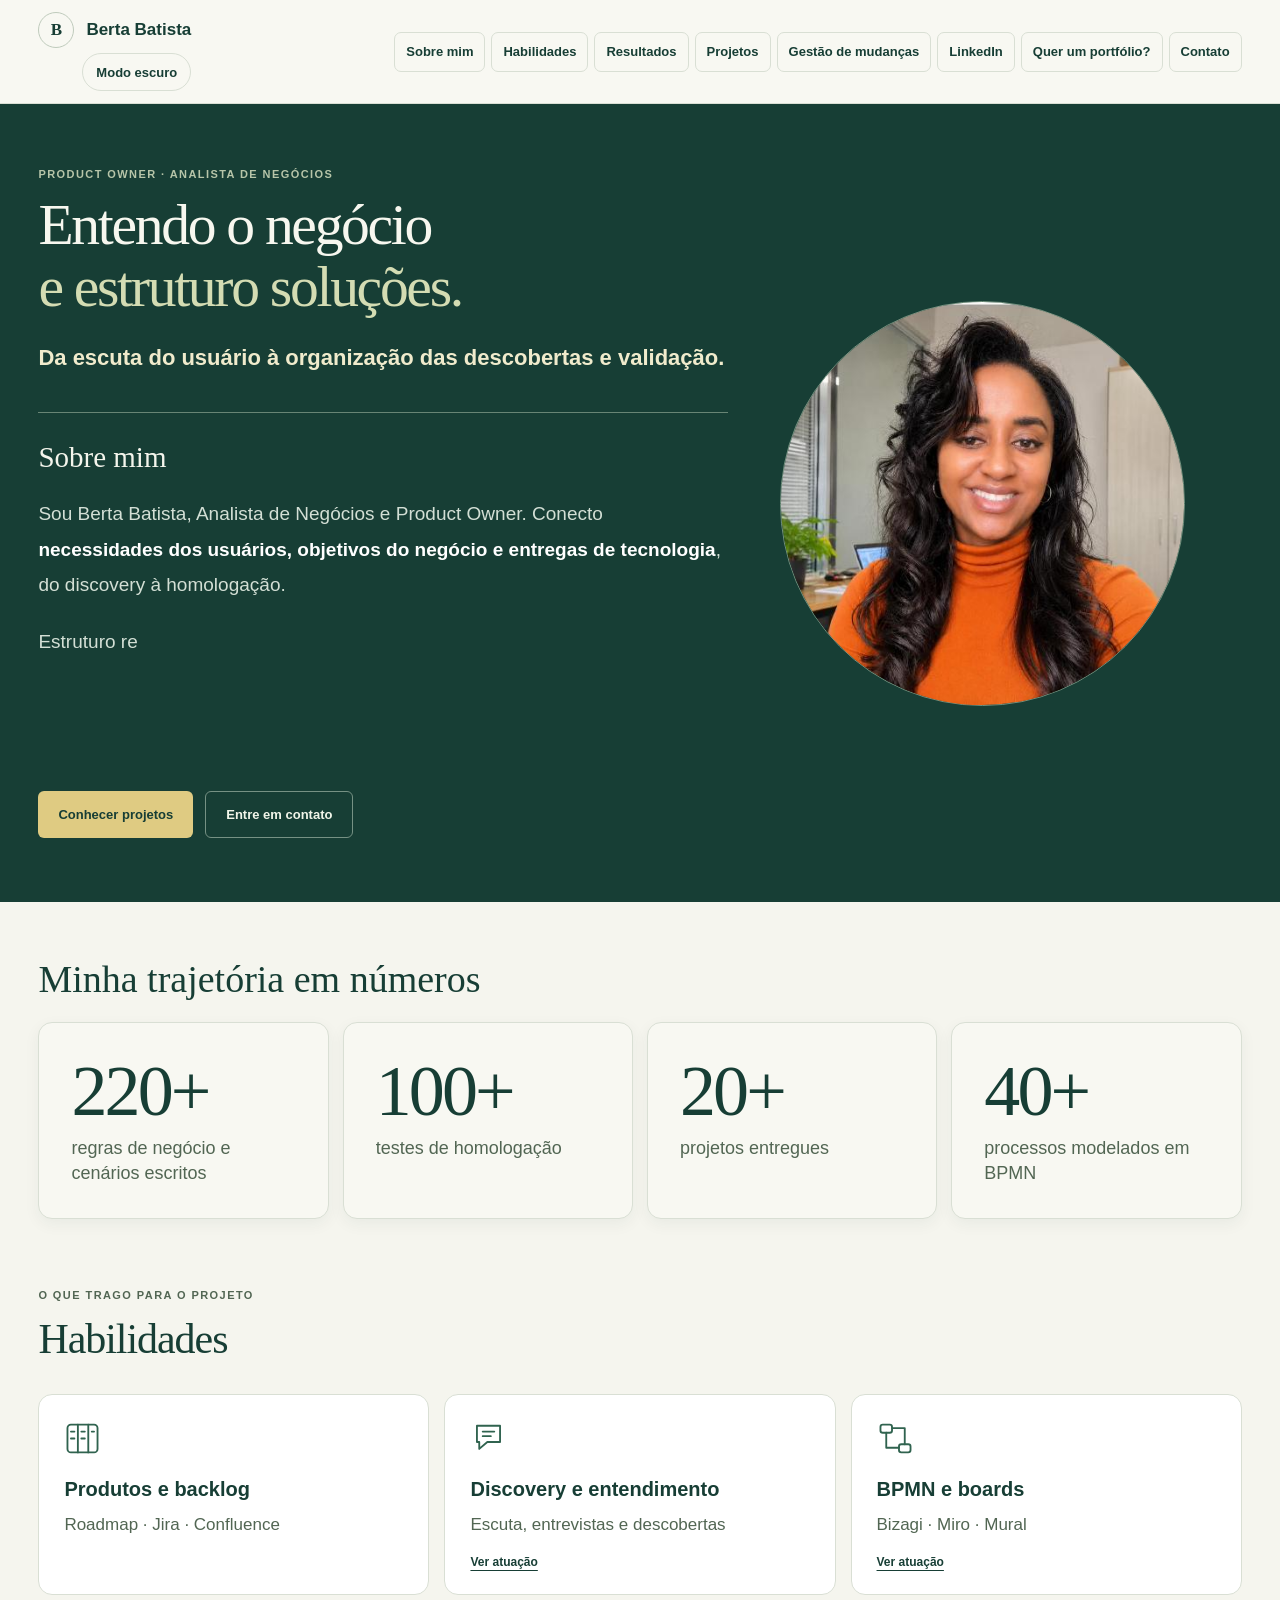
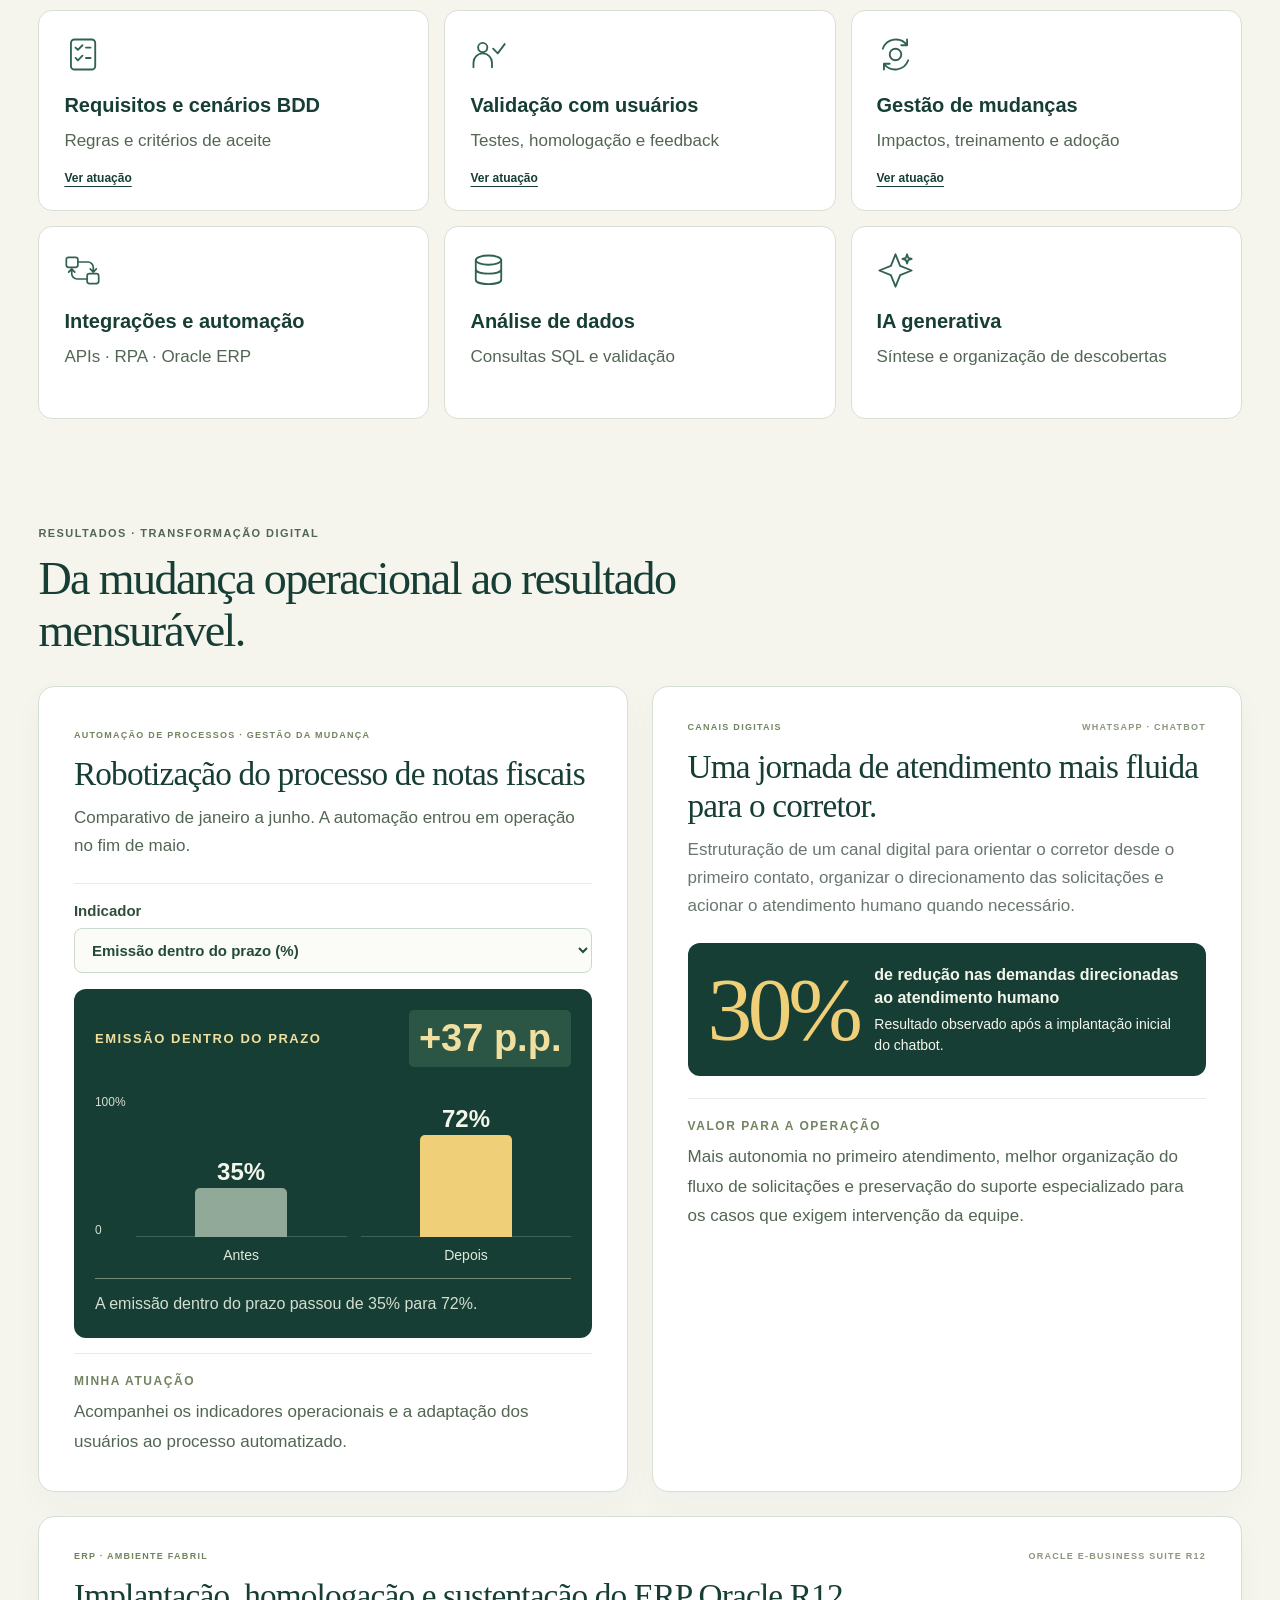
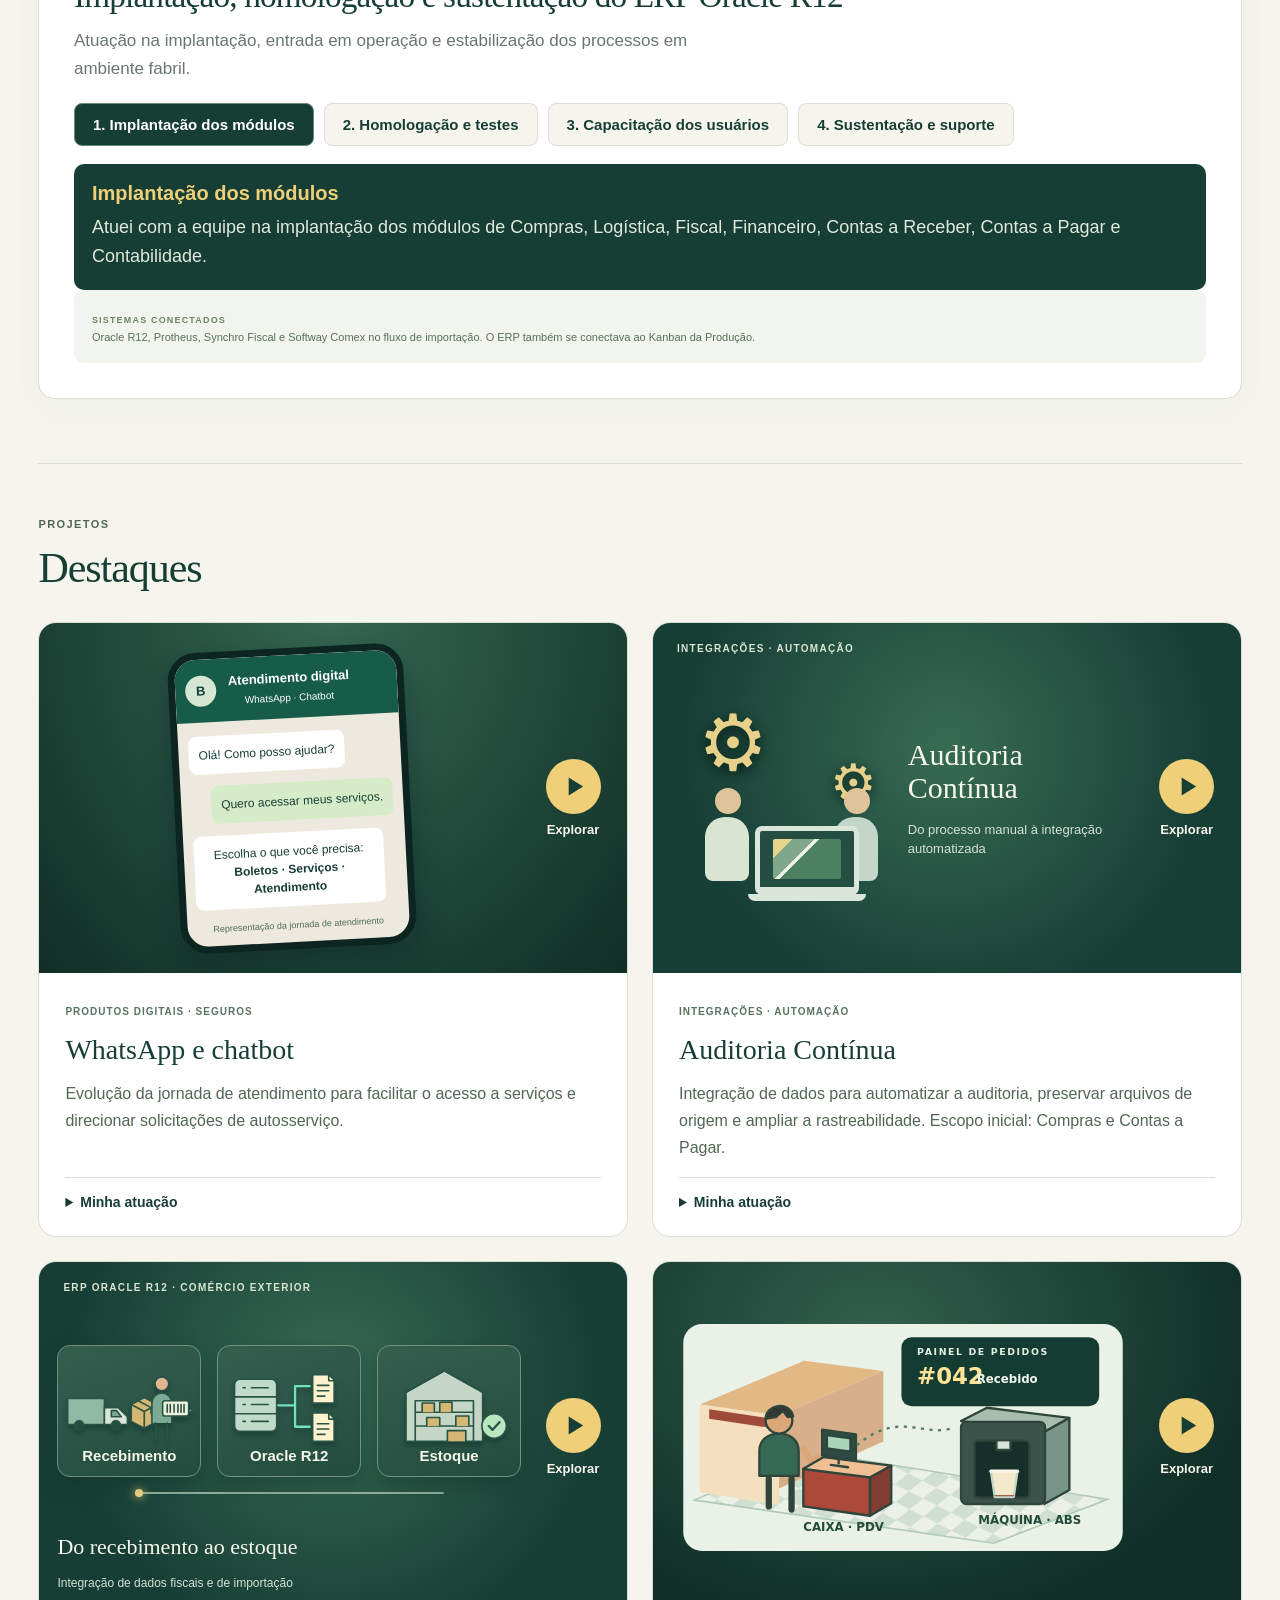
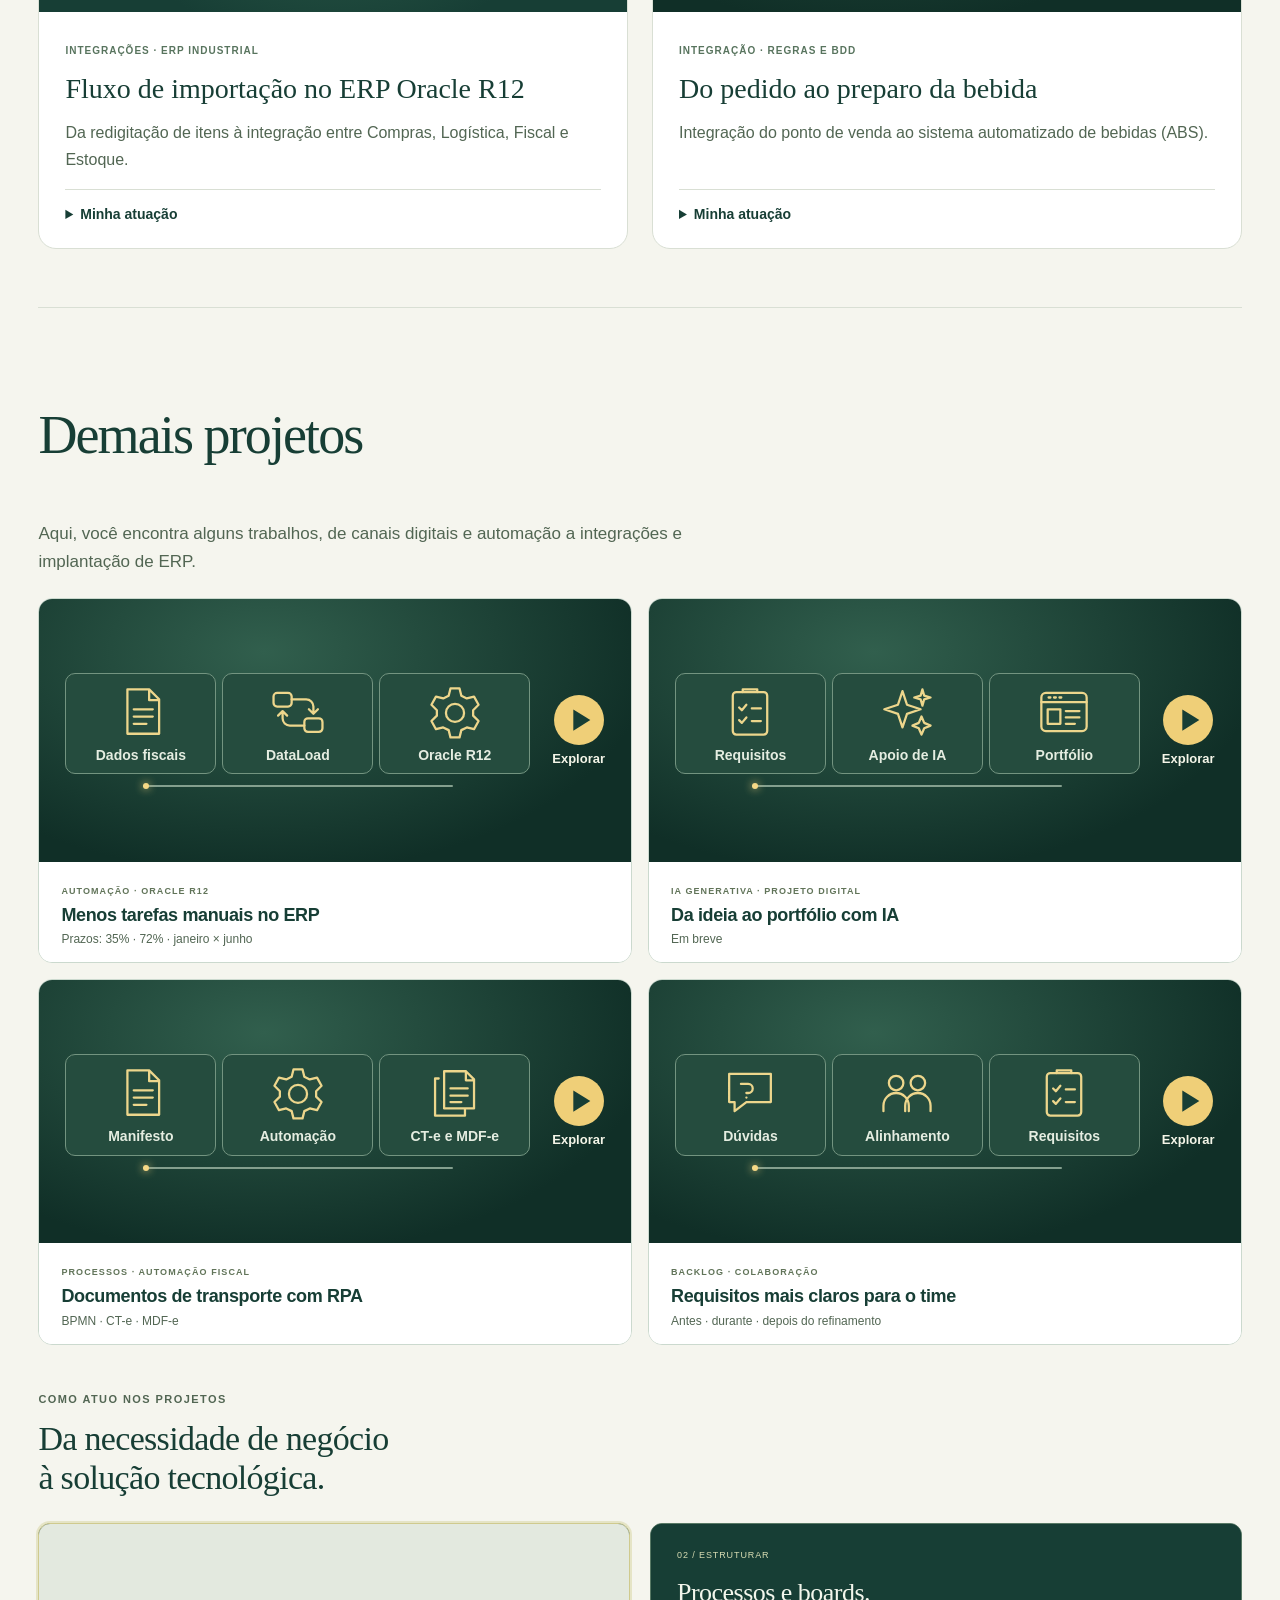
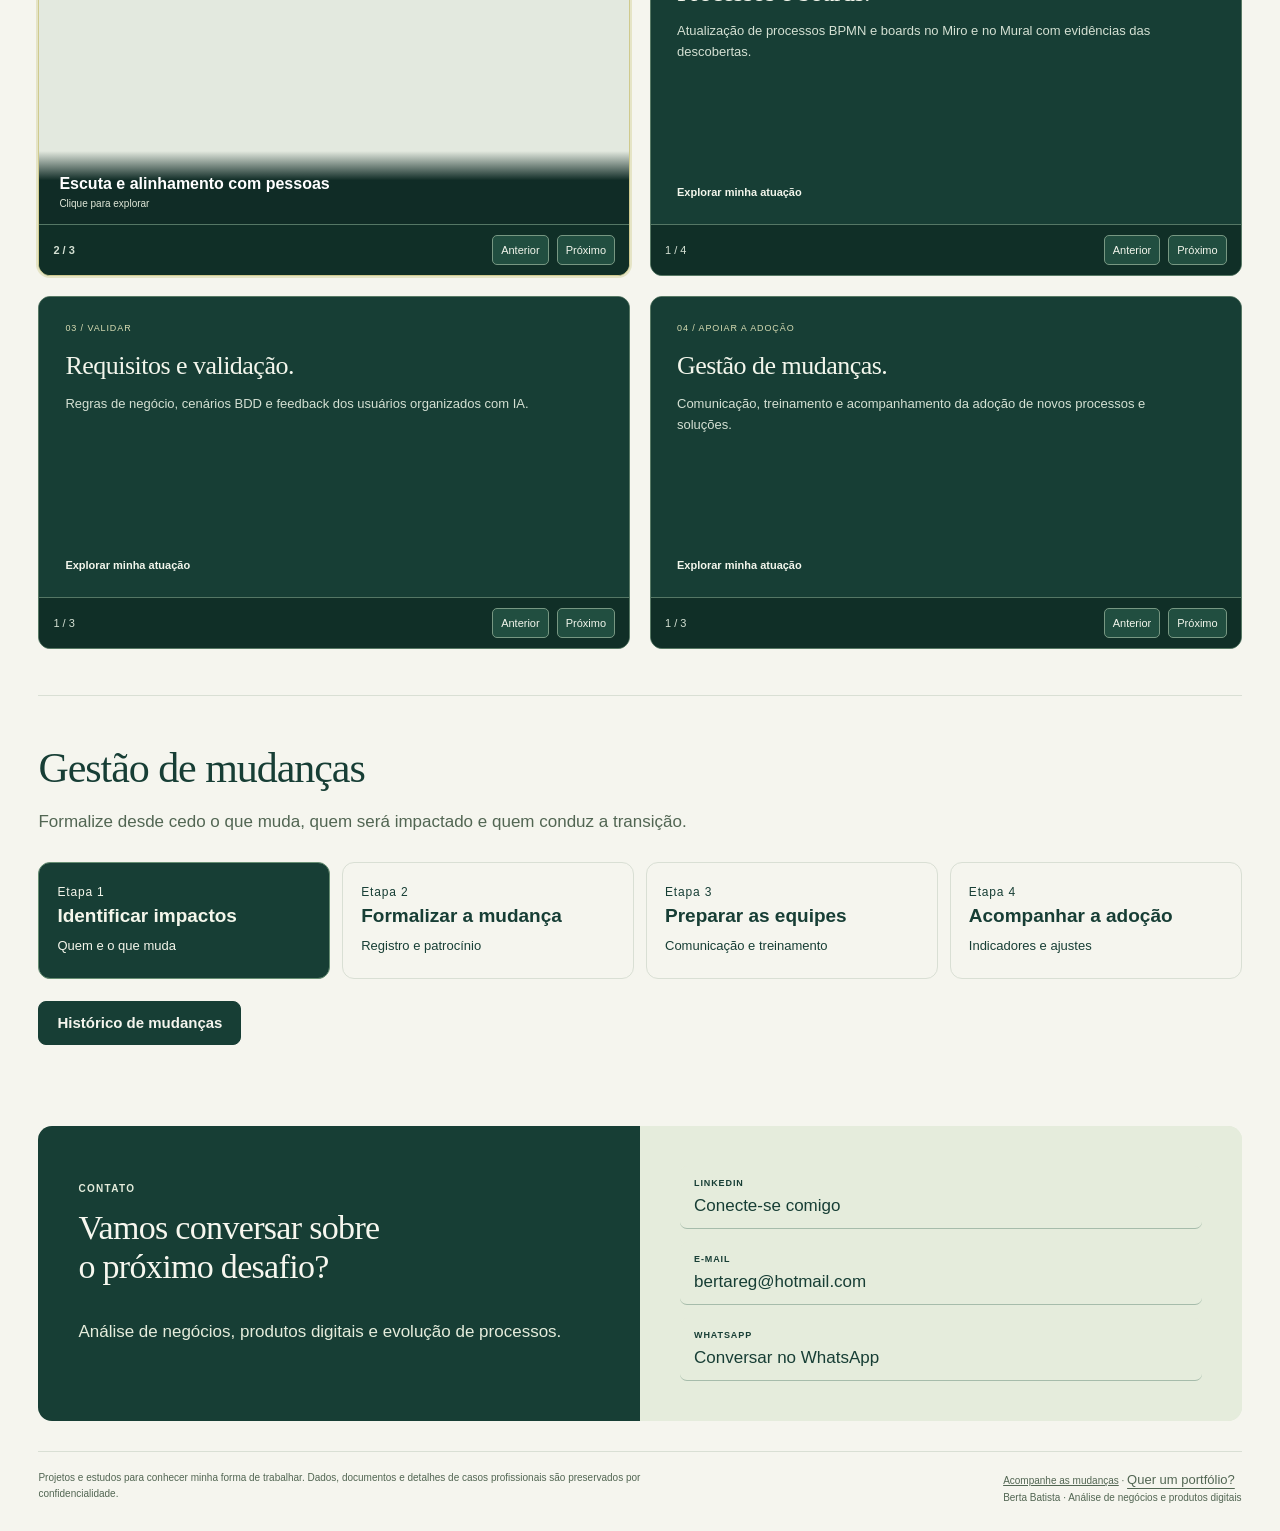
==== commit 44c20901: "Encaminha solicitações de jornada dos destaques diretamente por e-mail" ====
--- a/index.html
+++ b/index.html
@@ -563,8 +563,13 @@
   <form method="dialog"><button class="close" aria-label="Fechar solicitação">×</button></form>
  </div>
  <div class="dialog-body">
-  <p class="study-access-request">Solicite acesso por e-mail.</p>
-  <form class="study-access-form">
+  <p class="study-access-request">Solicite acesso por e-mail. Enviarei o link do estudo ao endereço informado.</p>
+  <form class="study-access-form" action="https://formsubmit.co/bertareg@hotmail.com" method="POST">
+   <input type="hidden" name="_subject" value="Solicitação de acesso ao portfólio">
+   <input type="hidden" name="Projeto" value="">
+   <input type="hidden" name="_template" value="table">
+   <input type="hidden" name="_captcha" value="true">
+   <input type="text" name="_honey" tabindex="-1" autocomplete="off" style="display:none" aria-hidden="true">
    <label>Nome <input name="nome" type="text" autocomplete="name" maxlength="100" required></label>
    <label>E-mail <input name="email" type="email" autocomplete="email" maxlength="254" required></label>
    <button class="feature-action" type="submit">Solicitar acesso</button>
@@ -1030,19 +1035,18 @@
  accessForm.reset();
  accessName.setCustomValidity('');
  accessTitle.textContent=studyAccessTitles[journey];
+ accessForm.elements.namedItem('Projeto').value=studyAccessTitles[journey];
+ accessForm.elements.namedItem('_subject').value='Solicitação de acesso — '+studyAccessTitles[journey];
  accessDialog.showModal();
  accessName.focus();
 }
 
 accessName.addEventListener('input',()=>accessName.setCustomValidity(''));
 accessForm.addEventListener('submit',event=>{
- event.preventDefault();
- const fields=new FormData(accessForm);
- const name=fields.get('nome').trim();
- if(!name){accessName.setCustomValidity('Informe seu nome.');accessName.reportValidity();return;}
- const subject=encodeURIComponent('Solicitação de acesso — '+accessTitle.textContent);
- const body=encodeURIComponent('Nome: '+name+'\nE-mail: '+fields.get('email').trim());
- window.location.href='mailto:bertareg@hotmail.com?subject='+subject+'&body='+body;
+ const name=accessName.value.trim();
+ if(!name){event.preventDefault();accessName.setCustomValidity('Informe seu nome.');accessName.reportValidity();return;}
+ accessName.value=name;
+ accessForm.elements.namedItem('email').value=accessForm.elements.namedItem('email').value.trim();
 });
 
 {
